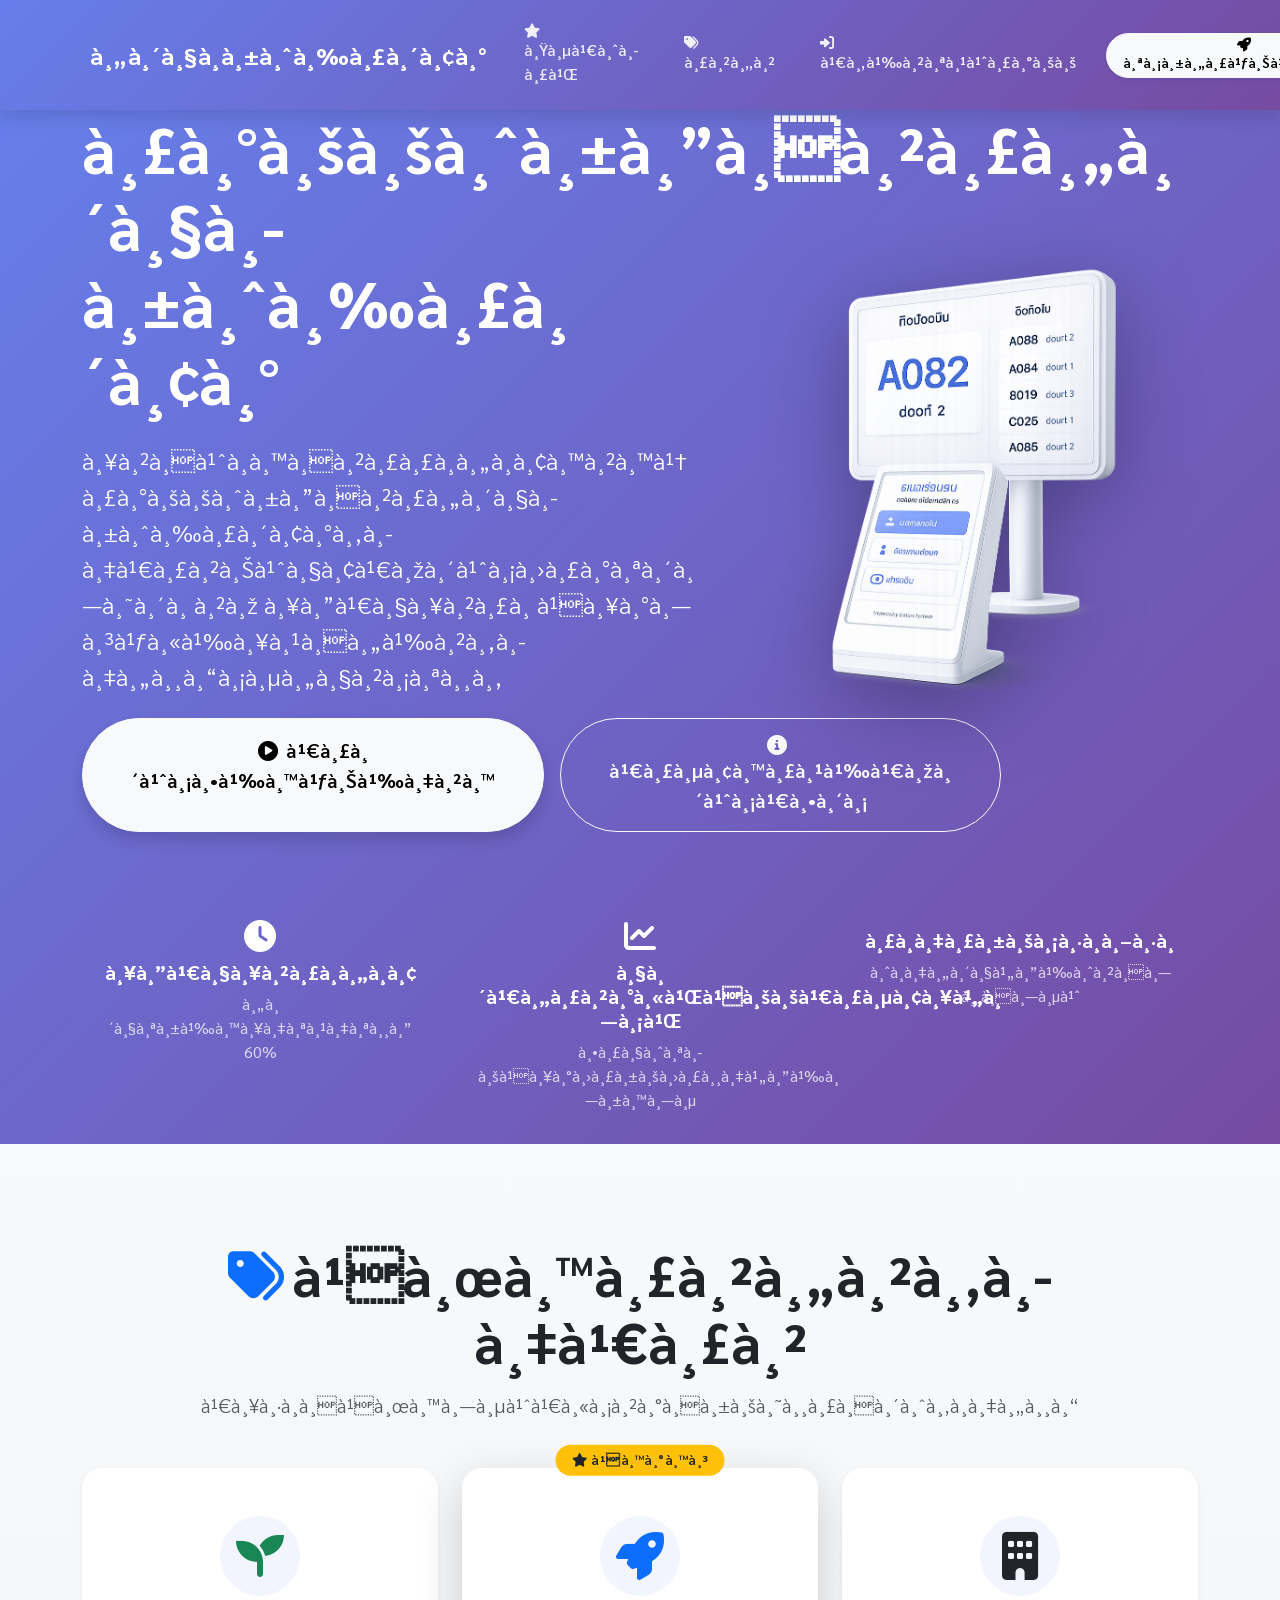
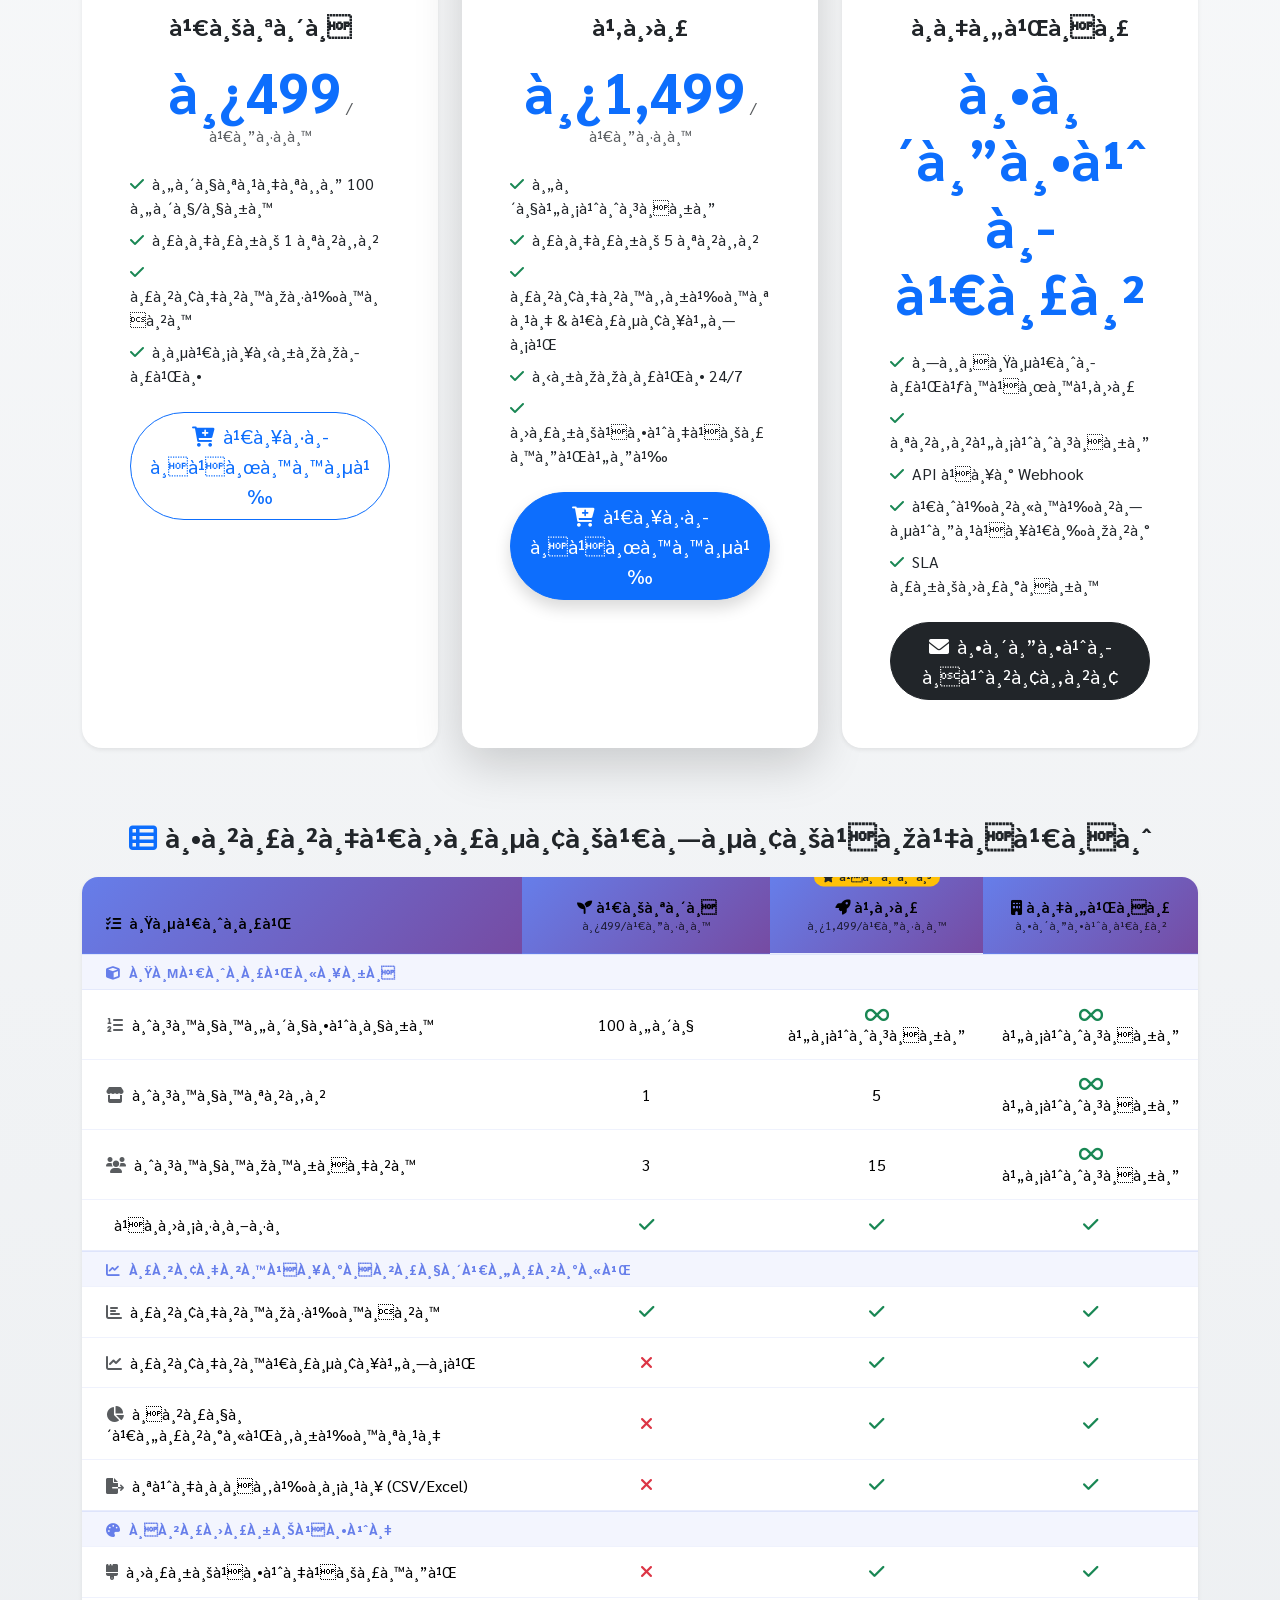
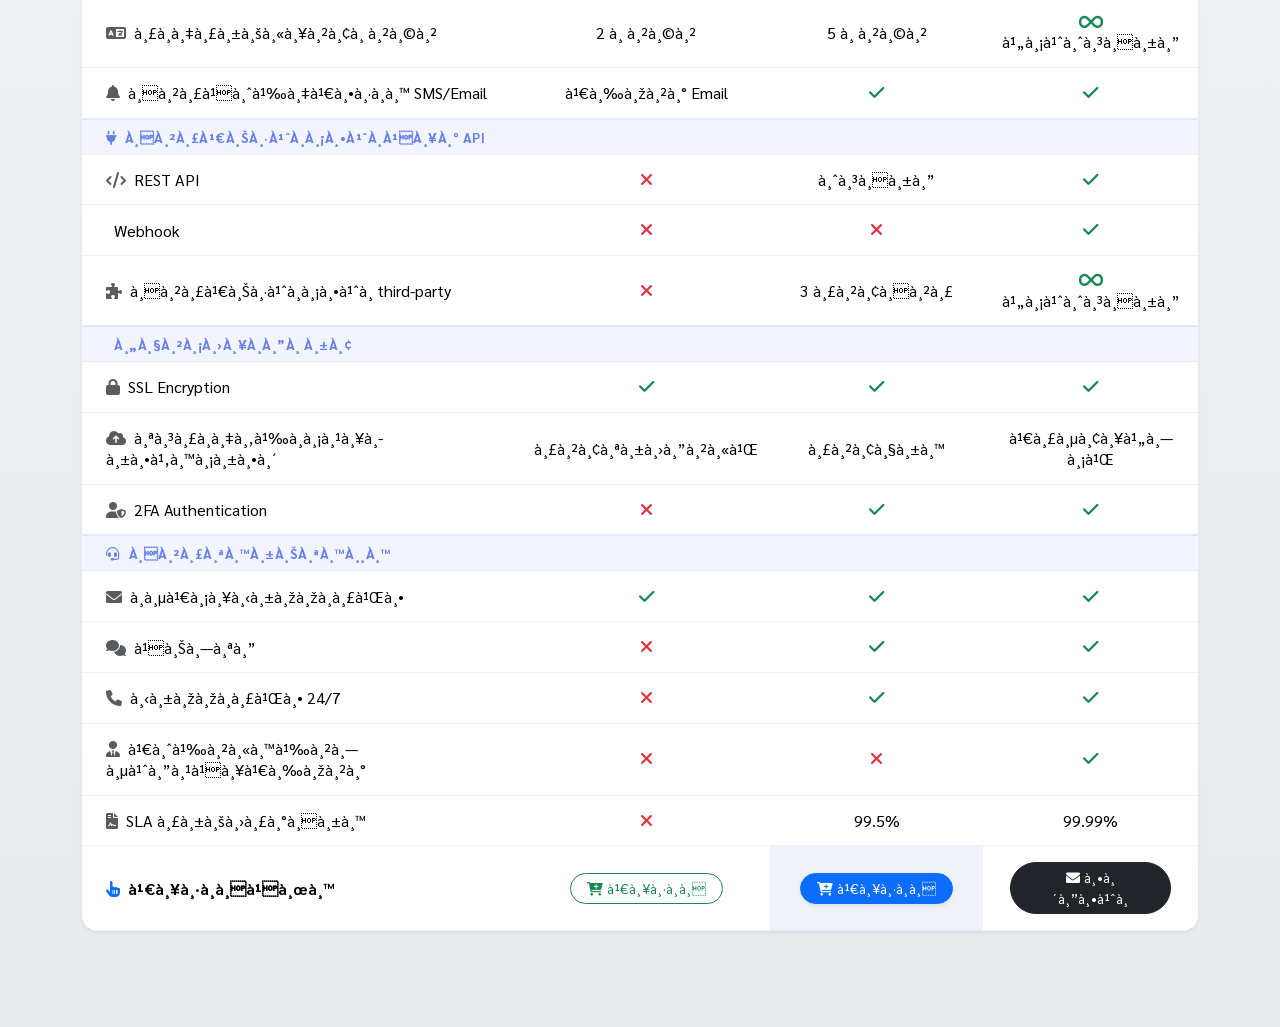
==== landing.html @ 695d3e36 "initial project" ====
<html>

<head>
    <meta name="viewport" content="width=device-width, initial-scale=1.0">
    <title>Landing Page</title>
    <link rel="stylesheet" href="https://cdnjs.cloudflare.com/ajax/libs/font-awesome/6.0.0-beta3/css/all.min.css">

    <link rel="stylesheet" href="https://cdnjs.cloudflare.com/ajax/libs/animate.css/4.1.1/animate.min.css">
    <!-- Google Fonts -->
    <link rel="preconnect" href="https://fonts.googleapis.com">
    <link rel="preconnect" href="https://fonts.gstatic.com" crossorigin>
    <link
        href="https://fonts.googleapis.com/css2?family=Sarabun:ital,wght@0,100;0,200;0,300;0,400;0,500;0,600;0,700;0,800;1,100;1,200;1,300;1,400;1,500;1,600;1,700;1,800&display=swap"
        rel="stylesheet">
    <!-- bootstrap -->
    <link href="https://cdn.jsdelivr.net/npm/bootstrap@5.3.8/dist/css/bootstrap.min.css" rel="stylesheet"
        integrity="sha384-sRIl4kxILFvY47J16cr9ZwB07vP4J8+LH7qKQnuqkuIAvNWLzeN8tE5YBujZqJLB" crossorigin="anonymous">
    <link rel="stylesheet" href="./styles.css">
</head>

<body>

    <nav class="navbar navbar-expand-lg navbar-custom sticky-top">
        <div class="container">
            <a class="navbar-brand" href="#">
                <i class="fas fa-users-line"></i>
                <span data-i18n data-th="คิวอัจฉริยะ" data-en="Smart Queue">คิวอัจฉริยะ</span>
            </a>
            <button class="navbar-toggler" type="button" data-bs-toggle="collapse" data-bs-target="#navbarNav"
                aria-controls="navbarNav" aria-expanded="false" aria-label="Toggle navigation">
                <span class="navbar-toggler-icon"></span>
            </button>
            <div class="collapse navbar-collapse" id="navbarNav">
                <ul class="navbar-nav ms-auto align-items-lg-center">
                    <li class="nav-item">
                        <a class="nav-link" href="#features">
                            <i class="fas fa-star"></i><span data-i18n data-th="ฟีเจอร์"
                                data-en="Features">ฟีเจอร์</span>
                        </a>
                    </li>
                    <li class="nav-item">
                        <a class="nav-link" href="#pricing">
                            <i class="fas fa-tags"></i><span data-i18n data-th="ราคา" data-en="Pricing">ราคา</span>
                        </a>
                    </li>
                    <li class="nav-item">
                        <a class="nav-link" href="#">
                            <i class="fas fa-right-to-bracket"></i><span data-i18n data-th="เข้าสู่ระบบ"
                                data-en="Login">เข้าสู่ระบบ</span>
                        </a>
                    </li>
                    <li class="nav-item ms-lg-2">
                        <a class="btn btn-light btn-sm rounded-pill px-3 fw-semibold shadow-sm" href="#pricing">
                            <i class="fas fa-rocket me-1"></i><span data-i18n data-th="สมัครใช้งาน"
                                data-en="Get Started">สมัครใช้งาน</span>
                        </a>
                    </li>
                    <li class="nav-item dropdown lang-switcher">
                        <a class="nav-link dropdown-toggle" href="#" id="langDropdown" role="button"
                            data-bs-toggle="dropdown" aria-expanded="false" aria-label="Language switcher">
                            <i class="fas fa-globe"></i><span id="currentLangLabel">TH</span>
                        </a>
                        <ul class="dropdown-menu dropdown-menu-end" aria-labelledby="langDropdown">
                            <li>
                                <a class="dropdown-item lang-switch" href="#" data-lang="th">
                                    <span class="flag">🇹🇭</span> ไทย
                                </a>
                            </li>
                            <li>
                                <a class="dropdown-item lang-switch" href="#" data-lang="en">
                                    <span class="flag">🇬🇧</span> English
                                </a>
                            </li>
                        </ul>
                    </li>
                </ul>
            </div>
        </div>
    </nav>

    <!-- Hero Section -->
    <section class="hero-section d-flex align-items-center text-white text-center"
        style="min-height: 100vh; background: linear-gradient(135deg, #667eea 0%, #764ba2 100%);">
        <div class="container">
            <div class="row align-items-center justify-content-center g-5">
                <div class="col-lg-7 text-lg-start text-center">
                    <h1 class="display-3 fw-bold mb-4 animate__animated animate__fadeInDown">
                        <i class="fas fa-users-line me-3"></i><span data-i18n data-th="ระบบจัดการคิวอัจฉริยะ"
                            data-en="Smart Queue System">ระบบจัดการคิวอัจฉริยะ</span>
                    </h1>
                    <p class="lead fs-4 mb-4 animate__animated animate__fadeInUp animate__delay-1s">
                        <span data-i18n
                            data-th="ลาก่อนการรอคอยนานๆ ระบบจัดการคิวอัจฉริยะของเราช่วยเพิ่มประสิทธิภาพ ลดเวลารอ และทำให้ลูกค้าของคุณมีความสุข"
                            data-en="Say goodbye to long waits. Our intelligent queue management system streamlines your flow, reduces wait times, and keeps your customers happy.">ลาก่อนการรอคอยนานๆ
                            ระบบจัดการคิวอัจฉริยะของเราช่วยเพิ่มประสิทธิภาพ ลดเวลารอ
                            และทำให้ลูกค้าของคุณมีความสุข</span>
                    </p>
                    <div
                        class="d-flex justify-content-lg-start justify-content-center gap-3 animate__animated animate__fadeInUp animate__delay-2s">
                        <a href="#features" class="btn btn-light btn-lg px-5 py-3 fw-semibold rounded-pill shadow">
                            <i class="fas fa-play-circle me-2"></i><span data-i18n data-th="เริ่มต้นใช้งาน"
                                data-en="Get Started">เริ่มต้นใช้งาน</span>
                        </a>
                        <a href="#pricing" class="btn btn-outline-light btn-lg px-5 py-3 fw-semibold rounded-pill">
                            <i class="fas fa-info-circle me-2"></i><span data-i18n data-th="เรียนรู้เพิ่มเติม"
                                data-en="Learn More">เรียนรู้เพิ่มเติม</span>
                        </a>
                    </div>
                </div>
                <div class="col-lg-5 text-center animate__animated animate__fadeIn animate__delay-2s">
                    <img src="./assets/hero.png" alt="Smart Queue System" class="img-fluid hero-image">
                </div>
            </div>
            <div id="features" class="row mt-5 pt-4 animate__animated animate__fadeIn animate__delay-3s">
                <div class="col-md-4 mb-3">
                    <div class="p-3">
                        <i class="fas fa-clock fa-2x mb-2"></i>
                        <h5 class="fw-bold"><span data-i18n data-th="ลดเวลารอคอย"
                                data-en="Reduce Wait Time">ลดเวลารอคอย</span></h5>
                        <p class="mb-0 opacity-75"><span data-i18n data-th="คิวสั้นลงสูงสุด 60%"
                                data-en="Up to 60% shorter queues">คิวสั้นลงสูงสุด 60%</span></p>
                    </div>
                </div>
                <div class="col-md-4 mb-3">
                    <div class="p-3">
                        <i class="fas fa-chart-line fa-2x mb-2"></i>
                        <h5 class="fw-bold"><span data-i18n data-th="วิเคราะห์แบบเรียลไทม์"
                                data-en="Real-Time Analytics">วิเคราะห์แบบเรียลไทม์</span></h5>
                        <p class="mb-0 opacity-75"><span data-i18n data-th="ตรวจสอบและปรับปรุงได้ทันที"
                                data-en="Monitor and optimize instantly">ตรวจสอบและปรับปรุงได้ทันที</span></p>
                    </div>
                </div>
                <div class="col-md-4 mb-3">
                    <div class="p-3">
                        <i class="fas fa-mobile-screen fa-2x mb-2"></i>
                        <h5 class="fw-bold"><span data-i18n data-th="รองรับมือถือ"
                                data-en="Mobile Ready">รองรับมือถือ</span></h5>
                        <p class="mb-0 opacity-75"><span data-i18n data-th="จองคิวได้จากทุกที่"
                                data-en="Join queues from anywhere">จองคิวได้จากทุกที่</span></p>
                    </div>
                </div>
            </div>
        </div>
        </div>
        </div>
    </section>

    <!-- Pricing Section -->
    <section id="pricing" class="pricing-section py-5 bg-light">
        <div class="container py-5">
            <div class="text-center mb-5">
                <h2 class="display-4 fw-bold mb-3">
                    <i class="fas fa-tags text-primary me-2"></i><span data-i18n data-th="แผนราคาของเรา"
                        data-en="Our Pricing Plans">แผนราคาของเรา</span>
                </h2>
                <p class="lead text-muted">
                    <span data-i18n data-th="เลือกแผนที่เหมาะกับธุรกิจของคุณ"
                        data-en="Choose the plan that fits your business">เลือกแผนที่เหมาะกับธุรกิจของคุณ</span>
                </p>
            </div>
            <div class="row g-4 justify-content-center">
                <!-- Basic Plan -->
                <div class="col-lg-4 col-md-6">
                    <div class="card pricing-card h-100 border-0 shadow-sm animate__animated animate__fadeInUp">
                        <div class="card-body p-5 text-center">
                            <div class="pricing-icon mb-3">
                                <i class="fas fa-seedling fa-3x text-success"></i>
                            </div>
                            <h4 class="fw-bold mb-3">
                                <span data-i18n data-th="เบสิก" data-en="Basic">เบสิก</span>
                            </h4>
                            <div class="pricing-price mb-4">
                                <span class="display-4 fw-bold text-primary">฿499</span>
                                <span class="text-muted">/<span data-i18n data-th="เดือน"
                                        data-en="month">เดือน</span></span>
                            </div>
                            <ul class="list-unstyled mb-4 text-start">
                                <li class="mb-2"><i class="fas fa-check text-success me-2"></i><span data-i18n
                                        data-th="คิวสูงสุด 100 คิว/วัน" data-en="Up to 100 queues/day">คิวสูงสุด 100
                                        คิว/วัน</span></li>
                                <li class="mb-2"><i class="fas fa-check text-success me-2"></i><span data-i18n
                                        data-th="รองรับ 1 สาขา" data-en="1 branch support">รองรับ 1 สาขา</span></li>
                                <li class="mb-2"><i class="fas fa-check text-success me-2"></i><span data-i18n
                                        data-th="รายงานพื้นฐาน" data-en="Basic reports">รายงานพื้นฐาน</span></li>
                                <li class="mb-2"><i class="fas fa-check text-success me-2"></i><span data-i18n
                                        data-th="อีเมลซัพพอร์ต" data-en="Email support">อีเมลซัพพอร์ต</span></li>
                            </ul>
                            <a href="#contact" class="btn btn-outline-primary btn-lg w-100 rounded-pill">
                                <i class="fas fa-cart-plus me-2"></i><span data-i18n data-th="เลือกแผนนี้"
                                    data-en="Choose Plan">เลือกแผนนี้</span>
                            </a>
                        </div>
                    </div>
                </div>
                <!-- Pro Plan -->
                <div class="col-lg-4 col-md-6">
                    <div
                        class="card pricing-card h-100 border-0 shadow-lg animate__animated animate__fadeInUp animate__delay-1s position-relative">
                        <span
                            class="badge bg-warning text-dark position-absolute top-0 start-50 translate-middle px-3 py-2 rounded-pill">
                            <i class="fas fa-star me-1"></i><span data-i18n data-th="แนะนำ"
                                data-en="Popular">แนะนำ</span>
                        </span>
                        <div class="card-body p-5 text-center">
                            <div class="pricing-icon mb-3">
                                <i class="fas fa-rocket fa-3x text-primary"></i>
                            </div>
                            <h4 class="fw-bold mb-3">
                                <span data-i18n data-th="โปร" data-en="Pro">โปร</span>
                            </h4>
                            <div class="pricing-price mb-4">
                                <span class="display-4 fw-bold text-primary">฿1,499</span>
                                <span class="text-muted">/<span data-i18n data-th="เดือน"
                                        data-en="month">เดือน</span></span>
                            </div>
                            <ul class="list-unstyled mb-4 text-start">
                                <li class="mb-2"><i class="fas fa-check text-success me-2"></i><span data-i18n
                                        data-th="คิวไม่จำกัด" data-en="Unlimited queues">คิวไม่จำกัด</span></li>
                                <li class="mb-2"><i class="fas fa-check text-success me-2"></i><span data-i18n
                                        data-th="รองรับ 5 สาขา" data-en="Up to 5 branches">รองรับ 5 สาขา</span></li>
                                <li class="mb-2"><i class="fas fa-check text-success me-2"></i><span data-i18n
                                        data-th="รายงานขั้นสูง & เรียลไทม์"
                                        data-en="Advanced real-time reports">รายงานขั้นสูง & เรียลไทม์</span></li>
                                <li class="mb-2"><i class="fas fa-check text-success me-2"></i><span data-i18n
                                        data-th="ซัพพอร์ต 24/7" data-en="24/7 support">ซัพพอร์ต 24/7</span></li>
                                <li class="mb-2"><i class="fas fa-check text-success me-2"></i><span data-i18n
                                        data-th="ปรับแต่งแบรนด์ได้" data-en="Custom branding">ปรับแต่งแบรนด์ได้</span>
                                </li>
                            </ul>
                            <a href="#contact" class="btn btn-primary btn-lg w-100 rounded-pill shadow">
                                <i class="fas fa-cart-plus me-2"></i><span data-i18n data-th="เลือกแผนนี้"
                                    data-en="Choose Plan">เลือกแผนนี้</span>
                            </a>
                        </div>
                    </div>
                </div>
                <!-- Enterprise Plan -->
                <div class="col-lg-4 col-md-6">
                    <div
                        class="card pricing-card h-100 border-0 shadow-sm animate__animated animate__fadeInUp animate__delay-2s">
                        <div class="card-body p-5 text-center">
                            <div class="pricing-icon mb-3">
                                <i class="fas fa-building fa-3x text-dark"></i>
                            </div>
                            <h4 class="fw-bold mb-3">
                                <span data-i18n data-th="องค์กร" data-en="Enterprise">องค์กร</span>
                            </h4>
                            <div class="pricing-price mb-4">
                                <span class="display-4 fw-bold text-primary"><span data-i18n data-th="ติดต่อเรา"
                                        data-en="Contact Us">ติดต่อเรา</span></span>
                            </div>
                            <ul class="list-unstyled mb-4 text-start">
                                <li class="mb-2"><i class="fas fa-check text-success me-2"></i><span data-i18n
                                        data-th="ทุกฟีเจอร์ในแผนโปร"
                                        data-en="All Pro features">ทุกฟีเจอร์ในแผนโปร</span></li>
                                <li class="mb-2"><i class="fas fa-check text-success me-2"></i><span data-i18n
                                        data-th="สาขาไม่จำกัด" data-en="Unlimited branches">สาขาไม่จำกัด</span></li>
                                <li class="mb-2"><i class="fas fa-check text-success me-2"></i><span data-i18n
                                        data-th="API และ Webhook" data-en="API & Webhooks">API และ Webhook</span></li>
                                <li class="mb-2"><i class="fas fa-check text-success me-2"></i><span data-i18n
                                        data-th="เจ้าหน้าที่ดูแลเฉพาะ"
                                        data-en="Dedicated account manager">เจ้าหน้าที่ดูแลเฉพาะ</span></li>
                                <li class="mb-2"><i class="fas fa-check text-success me-2"></i><span data-i18n
                                        data-th="SLA รับประกัน" data-en="SLA guarantee">SLA รับประกัน</span></li>
                            </ul>
                            <a href="#contact" class="btn btn-dark btn-lg w-100 rounded-pill">
                                <i class="fas fa-envelope me-2"></i><span data-i18n data-th="ติดต่อฝ่ายขาย"
                                    data-en="Contact Sales">ติดต่อฝ่ายขาย</span>
                            </a>
                        </div>
                    </div>
                </div>
            </div>

            <!-- Comparison Table -->
            <div class="comparison-table-wrapper mt-5 pt-4 animate__animated animate__fadeInUp">
                <h3 class="text-center fw-bold mb-4">
                    <i class="fas fa-table-list text-primary me-2"></i><span data-i18n data-th="ตารางเปรียบเทียบแพ็กเกจ"
                        data-en="Package Comparison Table">ตารางเปรียบเทียบแพ็กเกจ</span>
                </h3>
                <div class="table-responsive shadow-sm rounded-4 overflow-hidden bg-white">
                    <table class="table table-hover align-middle mb-0 comparison-table">
                        <thead>
                            <tr class="text-white text-center">
                                <th scope="col" class="text-start ps-4"
                                    style="background: linear-gradient(135deg, #667eea 0%, #764ba2 100%);">
                                    <i class="fas fa-list-check me-2"></i><span data-i18n data-th="ฟีเจอร์"
                                        data-en="Feature">ฟีเจอร์</span>
                                </th>
                                <th scope="col" style="background: linear-gradient(135deg, #667eea 0%, #764ba2 100%);">
                                    <i class="fas fa-seedling me-1"></i><span data-i18n data-th="เบสิก"
                                        data-en="Basic">เบสิก</span><br>
                                    <small class="fw-normal opacity-75">฿499/<span data-i18n data-th="เดือน"
                                            data-en="month">เดือน</span></small>
                                </th>
                                <th scope="col"
                                    style="background: linear-gradient(135deg, #667eea 0%, #764ba2 100%); position: relative;">
                                    <span
                                        class="badge bg-warning text-dark position-absolute top-0 start-50 translate-middle px-2 py-1 rounded-pill"
                                        style="font-size: 0.7rem;">
                                        <i class="fas fa-star me-1"></i><span data-i18n data-th="แนะนำ"
                                            data-en="Popular">แนะนำ</span>
                                    </span>
                                    <i class="fas fa-rocket me-1"></i><span data-i18n data-th="โปร"
                                        data-en="Pro">โปร</span><br>
                                    <small class="fw-normal opacity-75">฿1,499/<span data-i18n data-th="เดือน"
                                            data-en="month">เดือน</span></small>
                                </th>
                                <th scope="col" style="background: linear-gradient(135deg, #667eea 0%, #764ba2 100%);">
                                    <i class="fas fa-building me-1"></i><span data-i18n data-th="องค์กร"
                                        data-en="Enterprise">องค์กร</span><br>
                                    <small class="fw-normal opacity-75"><span data-i18n data-th="ติดต่อเรา"
                                            data-en="Contact Us">ติดต่อเรา</span></small>
                                </th>
                            </tr>
                        </thead>
                        <tbody>
                            <!-- Core Features -->
                            <tr class="category-row">
                                <td colspan="4" class="fw-bold ps-4 py-2"
                                    style="background: rgba(102, 126, 234, 0.08); color: #667eea;">
                                    <i class="fas fa-cube me-2"></i><span data-i18n data-th="ฟีเจอร์หลัก"
                                        data-en="Core Features">ฟีเจอร์หลัก</span>
                                </td>
                            </tr>
                            <tr>
                                <td class="ps-4"><i class="fas fa-list-ol text-muted me-2"></i><span data-i18n
                                        data-th="จำนวนคิวต่อวัน" data-en="Queues per day">จำนวนคิวต่อวัน</span></td>
                                <td class="text-center"><span data-i18n data-th="100 คิว" data-en="100 queues">100
                                        คิว</span></td>
                                <td class="text-center"><i class="fas fa-infinity text-success"></i> <span data-i18n
                                        data-th="ไม่จำกัด" data-en="Unlimited">ไม่จำกัด</span></td>
                                <td class="text-center"><i class="fas fa-infinity text-success"></i> <span data-i18n
                                        data-th="ไม่จำกัด" data-en="Unlimited">ไม่จำกัด</span></td>
                            </tr>
                            <tr>
                                <td class="ps-4"><i class="fas fa-store text-muted me-2"></i><span data-i18n
                                        data-th="จำนวนสาขา" data-en="Number of branches">จำนวนสาขา</span></td>
                                <td class="text-center">1</td>
                                <td class="text-center">5</td>
                                <td class="text-center"><i class="fas fa-infinity text-success"></i> <span data-i18n
                                        data-th="ไม่จำกัด" data-en="Unlimited">ไม่จำกัด</span></td>
                            </tr>
                            <tr>
                                <td class="ps-4"><i class="fas fa-users text-muted me-2"></i><span data-i18n
                                        data-th="จำนวนพนักงาน" data-en="Staff accounts">จำนวนพนักงาน</span></td>
                                <td class="text-center">3</td>
                                <td class="text-center">15</td>
                                <td class="text-center"><i class="fas fa-infinity text-success"></i> <span data-i18n
                                        data-th="ไม่จำกัด" data-en="Unlimited">ไม่จำกัด</span></td>
                            </tr>
                            <tr>
                                <td class="ps-4"><i class="fas fa-mobile-screen text-muted me-2"></i><span data-i18n
                                        data-th="แอปมือถือ" data-en="Mobile app">แอปมือถือ</span></td>
                                <td class="text-center"><i class="fas fa-check text-success"></i></td>
                                <td class="text-center"><i class="fas fa-check text-success"></i></td>
                                <td class="text-center"><i class="fas fa-check text-success"></i></td>
                            </tr>

                            <!-- Reporting & Analytics -->
                            <tr class="category-row">
                                <td colspan="4" class="fw-bold ps-4 py-2"
                                    style="background: rgba(102, 126, 234, 0.08); color: #667eea;">
                                    <i class="fas fa-chart-line me-2"></i><span data-i18n
                                        data-th="รายงานและการวิเคราะห์"
                                        data-en="Reports & Analytics">รายงานและการวิเคราะห์</span>
                                </td>
                            </tr>
                            <tr>
                                <td class="ps-4"><i class="fas fa-chart-bar text-muted me-2"></i><span data-i18n
                                        data-th="รายงานพื้นฐาน" data-en="Basic reports">รายงานพื้นฐาน</span></td>
                                <td class="text-center"><i class="fas fa-check text-success"></i></td>
                                <td class="text-center"><i class="fas fa-check text-success"></i></td>
                                <td class="text-center"><i class="fas fa-check text-success"></i></td>
                            </tr>
                            <tr>
                                <td class="ps-4"><i class="fas fa-chart-line text-muted me-2"></i><span data-i18n
                                        data-th="รายงานเรียลไทม์" data-en="Real-time reports">รายงานเรียลไทม์</span>
                                </td>
                                <td class="text-center"><i class="fas fa-xmark text-danger"></i></td>
                                <td class="text-center"><i class="fas fa-check text-success"></i></td>
                                <td class="text-center"><i class="fas fa-check text-success"></i></td>
                            </tr>
                            <tr>
                                <td class="ps-4"><i class="fas fa-chart-pie text-muted me-2"></i><span data-i18n
                                        data-th="การวิเคราะห์ขั้นสูง"
                                        data-en="Advanced analytics">การวิเคราะห์ขั้นสูง</span></td>
                                <td class="text-center"><i class="fas fa-xmark text-danger"></i></td>
                                <td class="text-center"><i class="fas fa-check text-success"></i></td>
                                <td class="text-center"><i class="fas fa-check text-success"></i></td>
                            </tr>
                            <tr>
                                <td class="ps-4"><i class="fas fa-file-export text-muted me-2"></i><span data-i18n
                                        data-th="ส่งออกข้อมูล (CSV/Excel)"
                                        data-en="Data export (CSV/Excel)">ส่งออกข้อมูล (CSV/Excel)</span></td>
                                <td class="text-center"><i class="fas fa-xmark text-danger"></i></td>
                                <td class="text-center"><i class="fas fa-check text-success"></i></td>
                                <td class="text-center"><i class="fas fa-check text-success"></i></td>
                            </tr>

                            <!-- Customization -->
                            <tr class="category-row">
                                <td colspan="4" class="fw-bold ps-4 py-2"
                                    style="background: rgba(102, 126, 234, 0.08); color: #667eea;">
                                    <i class="fas fa-palette me-2"></i><span data-i18n data-th="การปรับแต่ง"
                                        data-en="Customization">การปรับแต่ง</span>
                                </td>
                            </tr>
                            <tr>
                                <td class="ps-4"><i class="fas fa-brush text-muted me-2"></i><span data-i18n
                                        data-th="ปรับแต่งแบรนด์" data-en="Custom branding">ปรับแต่งแบรนด์</span></td>
                                <td class="text-center"><i class="fas fa-xmark text-danger"></i></td>
                                <td class="text-center"><i class="fas fa-check text-success"></i></td>
                                <td class="text-center"><i class="fas fa-check text-success"></i></td>
                            </tr>
                            <tr>
                                <td class="ps-4"><i class="fas fa-language text-muted me-2"></i><span data-i18n
                                        data-th="รองรับหลายภาษา" data-en="Multi-language support">รองรับหลายภาษา</span>
                                </td>
                                <td class="text-center"><span data-i18n data-th="2 ภาษา" data-en="2 languages">2
                                        ภาษา</span></td>
                                <td class="text-center"><span data-i18n data-th="5 ภาษา" data-en="5 languages">5
                                        ภาษา</span></td>
                                <td class="text-center"><i class="fas fa-infinity text-success"></i> <span data-i18n
                                        data-th="ไม่จำกัด" data-en="Unlimited">ไม่จำกัด</span></td>
                            </tr>
                            <tr>
                                <td class="ps-4"><i class="fas fa-bell text-muted me-2"></i><span data-i18n
                                        data-th="การแจ้งเตือน SMS/Email" data-en="SMS/Email notifications">การแจ้งเตือน
                                        SMS/Email</span></td>
                                <td class="text-center"><span data-i18n data-th="เฉพาะ Email" data-en="Email only">เฉพาะ
                                        Email</span></td>
                                <td class="text-center"><i class="fas fa-check text-success"></i></td>
                                <td class="text-center"><i class="fas fa-check text-success"></i></td>
                            </tr>

                            <!-- Integration & API -->
                            <tr class="category-row">
                                <td colspan="4" class="fw-bold ps-4 py-2"
                                    style="background: rgba(102, 126, 234, 0.08); color: #667eea;">
                                    <i class="fas fa-plug me-2"></i><span data-i18n data-th="การเชื่อมต่อและ API"
                                        data-en="Integration & API">การเชื่อมต่อและ API</span>
                                </td>
                            </tr>
                            <tr>
                                <td class="ps-4"><i class="fas fa-code text-muted me-2"></i><span data-i18n
                                        data-th="REST API" data-en="REST API">REST API</span></td>
                                <td class="text-center"><i class="fas fa-xmark text-danger"></i></td>
                                <td class="text-center"><span data-i18n data-th="จำกัด" data-en="Limited">จำกัด</span>
                                </td>
                                <td class="text-center"><i class="fas fa-check text-success"></i></td>
                            </tr>
                            <tr>
                                <td class="ps-4"><i class="fas fa-webhook text-muted me-2"></i><span data-i18n
                                        data-th="Webhook" data-en="Webhooks">Webhook</span></td>
                                <td class="text-center"><i class="fas fa-xmark text-danger"></i></td>
                                <td class="text-center"><i class="fas fa-xmark text-danger"></i></td>
                                <td class="text-center"><i class="fas fa-check text-success"></i></td>
                            </tr>
                            <tr>
                                <td class="ps-4"><i class="fas fa-puzzle-piece text-muted me-2"></i><span data-i18n
                                        data-th="การเชื่อมต่อ third-party"
                                        data-en="Third-party integrations">การเชื่อมต่อ third-party</span></td>
                                <td class="text-center"><i class="fas fa-xmark text-danger"></i></td>
                                <td class="text-center"><span data-i18n data-th="3 รายการ" data-en="3 items">3
                                        รายการ</span></td>
                                <td class="text-center"><i class="fas fa-infinity text-success"></i> <span data-i18n
                                        data-th="ไม่จำกัด" data-en="Unlimited">ไม่จำกัด</span></td>
                            </tr>

                            <!-- Security -->
                            <tr class="category-row">
                                <td colspan="4" class="fw-bold ps-4 py-2"
                                    style="background: rgba(102, 126, 234, 0.08); color: #667eea;">
                                    <i class="fas fa-shield-halved me-2"></i><span data-i18n data-th="ความปลอดภัย"
                                        data-en="Security">ความปลอดภัย</span>
                                </td>
                            </tr>
                            <tr>
                                <td class="ps-4"><i class="fas fa-lock text-muted me-2"></i><span data-i18n
                                        data-th="SSL Encryption" data-en="SSL Encryption">SSL Encryption</span></td>
                                <td class="text-center"><i class="fas fa-check text-success"></i></td>
                                <td class="text-center"><i class="fas fa-check text-success"></i></td>
                                <td class="text-center"><i class="fas fa-check text-success"></i></td>
                            </tr>
                            <tr>
                                <td class="ps-4"><i class="fas fa-cloud-arrow-up text-muted me-2"></i><span data-i18n
                                        data-th="สำรองข้อมูลอัตโนมัติ"
                                        data-en="Automatic backup">สำรองข้อมูลอัตโนมัติ</span></td>
                                <td class="text-center"><span data-i18n data-th="รายสัปดาห์"
                                        data-en="Weekly">รายสัปดาห์</span></td>
                                <td class="text-center"><span data-i18n data-th="รายวัน" data-en="Daily">รายวัน</span>
                                </td>
                                <td class="text-center"><span data-i18n data-th="เรียลไทม์"
                                        data-en="Real-time">เรียลไทม์</span></td>
                            </tr>
                            <tr>
                                <td class="ps-4"><i class="fas fa-user-shield text-muted me-2"></i><span data-i18n
                                        data-th="2FA Authentication" data-en="2FA Authentication">2FA
                                        Authentication</span></td>
                                <td class="text-center"><i class="fas fa-xmark text-danger"></i></td>
                                <td class="text-center"><i class="fas fa-check text-success"></i></td>
                                <td class="text-center"><i class="fas fa-check text-success"></i></td>
                            </tr>

                            <!-- Support -->
                            <tr class="category-row">
                                <td colspan="4" class="fw-bold ps-4 py-2"
                                    style="background: rgba(102, 126, 234, 0.08); color: #667eea;">
                                    <i class="fas fa-headset me-2"></i><span data-i18n data-th="การสนับสนุน"
                                        data-en="Support">การสนับสนุน</span>
                                </td>
                            </tr>
                            <tr>
                                <td class="ps-4"><i class="fas fa-envelope text-muted me-2"></i><span data-i18n
                                        data-th="อีเมลซัพพอร์ต" data-en="Email support">อีเมลซัพพอร์ต</span></td>
                                <td class="text-center"><i class="fas fa-check text-success"></i></td>
                                <td class="text-center"><i class="fas fa-check text-success"></i></td>
                                <td class="text-center"><i class="fas fa-check text-success"></i></td>
                            </tr>
                            <tr>
                                <td class="ps-4"><i class="fas fa-comments text-muted me-2"></i><span data-i18n
                                        data-th="แชทสด" data-en="Live chat">แชทสด</span></td>
                                <td class="text-center"><i class="fas fa-xmark text-danger"></i></td>
                                <td class="text-center"><i class="fas fa-check text-success"></i></td>
                                <td class="text-center"><i class="fas fa-check text-success"></i></td>
                            </tr>
                            <tr>
                                <td class="ps-4"><i class="fas fa-phone text-muted me-2"></i><span data-i18n
                                        data-th="ซัพพอร์ต 24/7" data-en="24/7 support">ซัพพอร์ต 24/7</span></td>
                                <td class="text-center"><i class="fas fa-xmark text-danger"></i></td>
                                <td class="text-center"><i class="fas fa-check text-success"></i></td>
                                <td class="text-center"><i class="fas fa-check text-success"></i></td>
                            </tr>
                            <tr>
                                <td class="ps-4"><i class="fas fa-user-tie text-muted me-2"></i><span data-i18n
                                        data-th="เจ้าหน้าที่ดูแลเฉพาะ"
                                        data-en="Dedicated account manager">เจ้าหน้าที่ดูแลเฉพาะ</span></td>
                                <td class="text-center"><i class="fas fa-xmark text-danger"></i></td>
                                <td class="text-center"><i class="fas fa-xmark text-danger"></i></td>
                                <td class="text-center"><i class="fas fa-check text-success"></i></td>
                            </tr>
                            <tr>
                                <td class="ps-4"><i class="fas fa-file-contract text-muted me-2"></i><span data-i18n
                                        data-th="SLA รับประกัน" data-en="SLA guarantee">SLA รับประกัน</span></td>
                                <td class="text-center"><i class="fas fa-xmark text-danger"></i></td>
                                <td class="text-center"><span data-i18n data-th="99.5%" data-en="99.5%">99.5%</span>
                                </td>
                                <td class="text-center"><span data-i18n data-th="99.99%" data-en="99.99%">99.99%</span>
                                </td>
                            </tr>

                            <!-- Action Row -->
                            <tr style="background: #f8f9fa;">
                                <td class="ps-4 fw-bold"><i class="fas fa-hand-pointer text-primary me-2"></i><span
                                        data-i18n data-th="เลือกแผน" data-en="Choose Plan">เลือกแผน</span></td>
                                <td class="text-center py-3">
                                    <a href="#contact" class="btn btn-outline-success btn-sm rounded-pill px-3">
                                        <i class="fas fa-cart-plus me-1"></i><span data-i18n data-th="เลือก"
                                            data-en="Select">เลือก</span>
                                    </a>
                                </td>
                                <td class="text-center py-3" style="background: rgba(102, 126, 234, 0.05);">
                                    <a href="#contact" class="btn btn-primary btn-sm rounded-pill px-3 shadow-sm">
                                        <i class="fas fa-cart-plus me-1"></i><span data-i18n data-th="เลือก"
                                            data-en="Select">เลือก</span>
                                    </a>
                                </td>
                                <td class="text-center py-3">
                                    <a href="#contact" class="btn btn-dark btn-sm rounded-pill px-3">
                                        <i class="fas fa-envelope me-1"></i><span data-i18n data-th="ติดต่อ"
                                            data-en="Contact">ติดต่อ</span>
                                    </a>
                                </td>
                            </tr>
                        </tbody>
                    </table>
                </div>
            </div>
        </div>
    </section>



    <!-- bootstrap scripts -->
    <script src="https://cdn.jsdelivr.net/npm/bootstrap@5.3.8/dist/js/bootstrap.bundle.min.js"
        integrity="sha384-FKyoEForCGlyvwx9Hj09JcYn3nv7wiPVlz7YYwJrWVcXK/BmnVDxM+D2scQbITxI"
        crossorigin="anonymous"></script>
    <script src="./script.js"></script>
</body>

</html>
---- styles.css ----
*:not(i) {
    font-family: 'Sarabun', sans-serif;
}

.hero-image {
    max-height: 480px;
    filter: drop-shadow(0 20px 40px rgba(0, 0, 0, 0.3));
    animation: float 6s ease-in-out infinite;
}

@keyframes float {
    0%, 100% { transform: translateY(0); }
    50% { transform: translateY(-12px); }
}

.navbar-custom {
    background: linear-gradient(135deg, #667eea 0%, #764ba2 100%);
    padding: 1rem 0;
    box-shadow: 0 4px 20px rgba(0, 0, 0, 0.15);
    transition: all 0.3s ease;
}

.navbar-custom .navbar-brand {
    color: #fff !important;
    font-weight: 700;
    font-size: 1.5rem;
    letter-spacing: 0.5px;
    display: flex;
    align-items: center;
    gap: 0.5rem;
}

.navbar-custom .navbar-brand i {
    font-size: 1.6rem;
    color: #ffd700;
}

.navbar-custom .nav-link {
    color: rgba(255, 255, 255, 0.9) !important;
    font-weight: 500;
    padding: 0.5rem 1.2rem !important;
    margin: 0 0.2rem;
    border-radius: 8px;
    transition: all 0.3s ease;
    position: relative;
}

.navbar-custom .nav-link i {
    margin-right: 0.4rem;
    font-size: 0.9rem;
}

.navbar-custom .nav-link:hover {
    color: #fff !important;
    background: rgba(255, 255, 255, 0.15);
    transform: translateY(-2px);
}

.navbar-custom .nav-link::after {
    content: '';
    position: absolute;
    bottom: 2px;
    left: 50%;
    width: 0;
    height: 2px;
    background: #ffd700;
    transition: all 0.3s ease;
    transform: translateX(-50%);
}

.navbar-custom .nav-link:hover::after {
    width: 60%;
}

.navbar-custom .navbar-toggler {
    border: 1px solid rgba(255, 255, 255, 0.5);
    padding: 0.4rem 0.7rem;
}

.navbar-custom .navbar-toggler-icon {
    background-image: url("data:image/svg+xml,%3csvg xmlns='http://www.w3.org/2000/svg' viewBox='0 0 30 30'%3e%3cpath stroke='rgba%28255, 255, 255, 0.9%29' stroke-linecap='round' stroke-miterlimit='10' stroke-width='2' d='M4 7h22M4 15h22M4 23h22'/%3e%3c/svg%3e");
}

@media (max-width: 991.98px) {
    .navbar-custom .navbar-collapse {
        background: rgba(0, 0, 0, 0.15);
        border-radius: 12px;
        margin-top: 1rem;
        padding: 1rem;
    }

    .navbar-custom .nav-link {
        text-align: center;
        margin: 0.3rem 0;
    }
}

/* Language Switcher */
.lang-switcher .nav-link {
    display: flex;
    align-items: center;
    gap: 0.4rem;
    min-width: 70px;
    justify-content: center;
}

.lang-switcher .dropdown-menu {
    border: none;
    box-shadow: 0 8px 24px rgba(0, 0, 0, 0.15);
    border-radius: 12px;
    overflow: hidden;
    min-width: 160px;
    background: #fff;
}

.lang-switcher .dropdown-item {
    padding: 0.65rem 1.2rem;
    font-weight: 500;
    color: #333;
    transition: all 0.2s ease;
    display: flex;
    align-items: center;
    gap: 0.6rem;
}

.lang-switcher .dropdown-item:hover {
    background: linear-gradient(135deg, #667eea 0%, #764ba2 100%);
    color: #fff;
}

.lang-switcher .dropdown-item.active {
    background: rgba(102, 126, 234, 0.1);
    color: #667eea;
    font-weight: 600;
}

.lang-switcher .dropdown-item .flag {
    font-size: 1.1rem;
}

/* Pricing Section */
.pricing-section {
    background: linear-gradient(180deg, #f8f9fa 0%, #e9ecef 100%);
}

.pricing-card {
    border-radius: 20px;
    transition: all 0.3s ease;
    background: #fff;
}

.pricing-card:hover {
    transform: translateY(-10px);
    box-shadow: 0 20px 40px rgba(102, 126, 234, 0.2) !important;
}

.pricing-icon {
    width: 80px;
    height: 80px;
    margin: 0 auto;
    display: flex;
    align-items: center;
    justify-content: center;
    background: rgba(102, 126, 234, 0.08);
    border-radius: 50%;
    transition: all 0.3s ease;
}

.pricing-card:hover .pricing-icon {
    background: rgba(102, 126, 234, 0.15);
    transform: scale(1.05);
}

.pricing-card .card-body {
    border-radius: 20px;
}

.pricing-card .badge {
    font-size: 0.85rem;
    font-weight: 600;
    letter-spacing: 0.5px;
    margin-top: -0.5rem;
}

/* Comparison Table */
.comparison-table-wrapper {
    padding-top: 2rem;
}

.comparison-table thead th {
    font-weight: 600;
    padding: 1.25rem 0.75rem;
    border: none;
    font-size: 0.95rem;
}

.comparison-table thead th small {
    font-size: 0.75rem;
}

.comparison-table tbody td {
    padding: 0.9rem 0.75rem;
    border-color: rgba(102, 126, 234, 0.1);
}

.comparison-table tbody tr:hover {
    background: rgba(102, 126, 234, 0.04);
}

.comparison-table .category-row td {
    text-transform: uppercase;
    letter-spacing: 0.5px;
    font-size: 0.85rem;
    border-top: 2px solid rgba(102, 126, 234, 0.15);
}

.comparison-table .fa-xmark {
    color: #dc3545;
    font-size: 1.1rem;
}

.comparison-table .fa-check {
    color: #198754;
    font-size: 1.1rem;
}

.comparison-table .fa-infinity {
    color: #198754;
    font-size: 1.2rem;
}

@media (max-width: 767.98px) {
    .comparison-table thead th {
        font-size: 0.8rem;
        padding: 0.75rem 0.4rem;
    }

    .comparison-table tbody td {
        font-size: 0.85rem;
        padding: 0.6rem 0.4rem;
    }
}
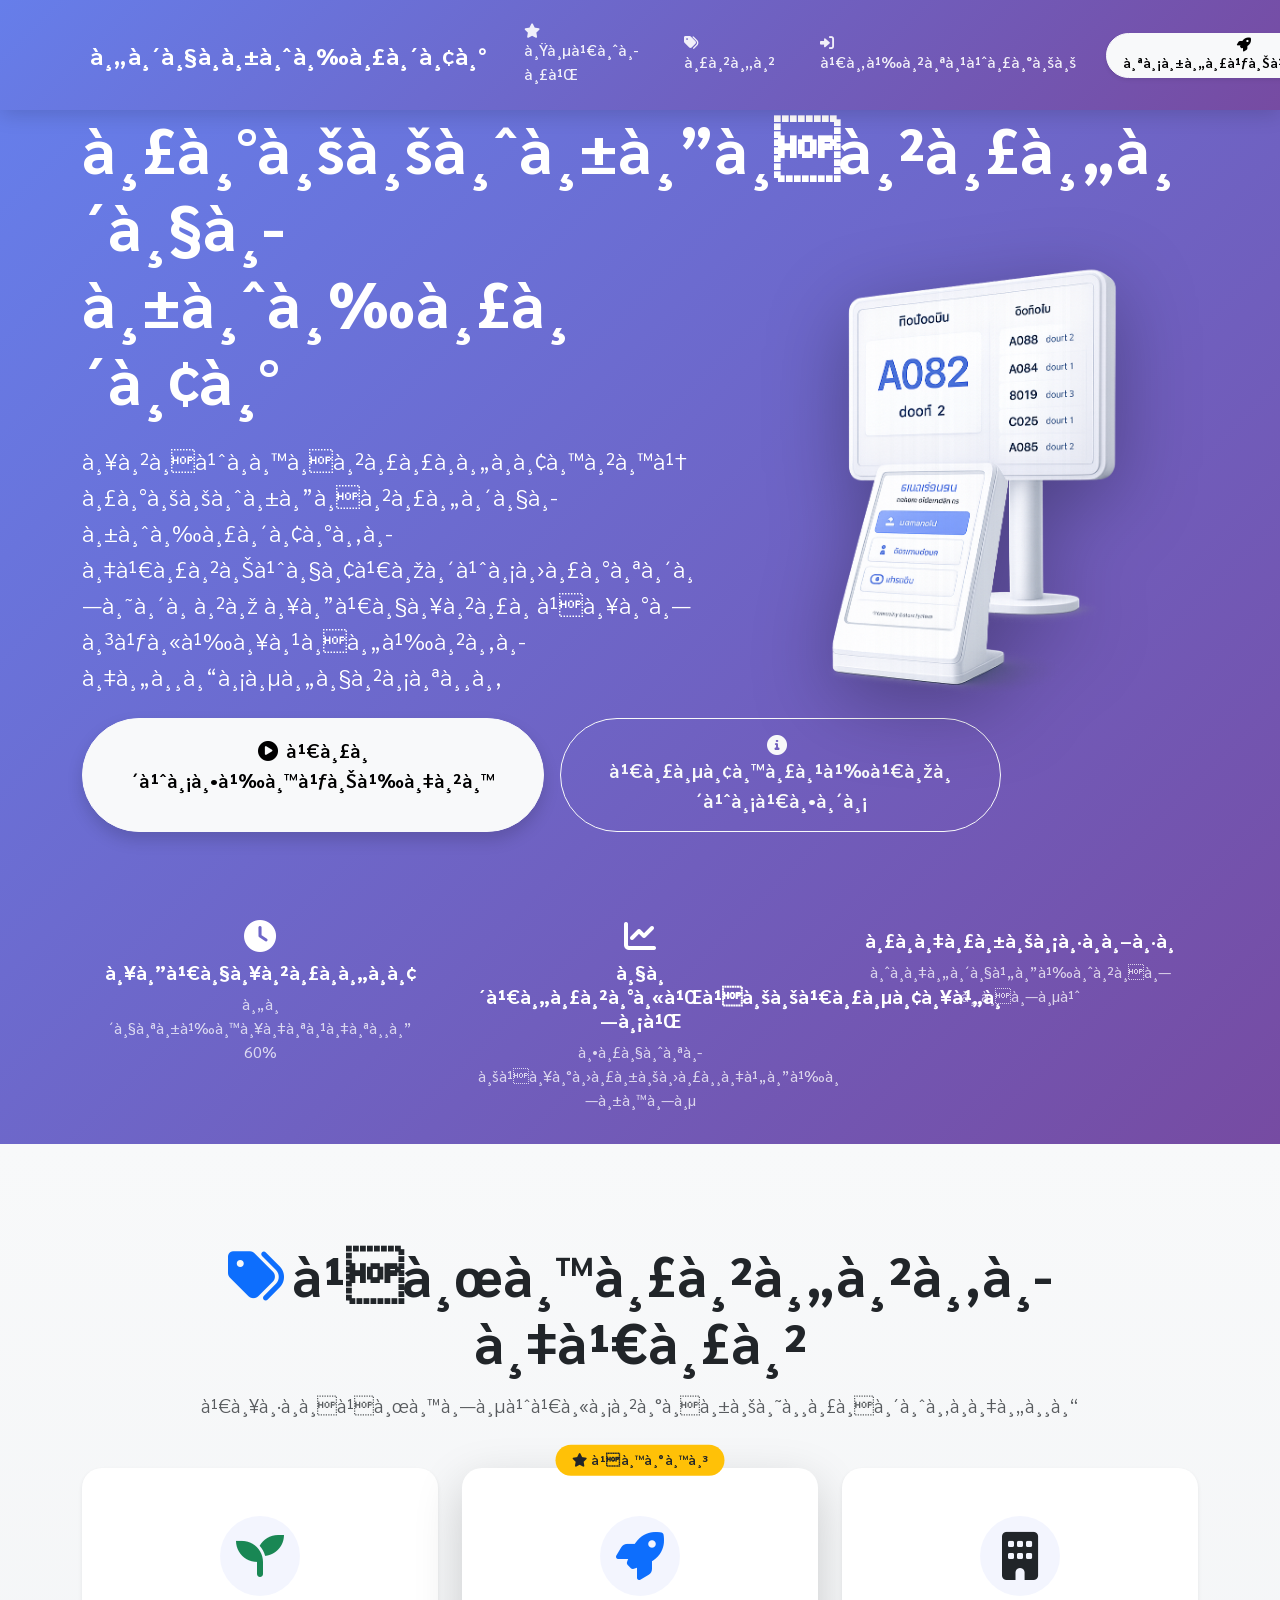
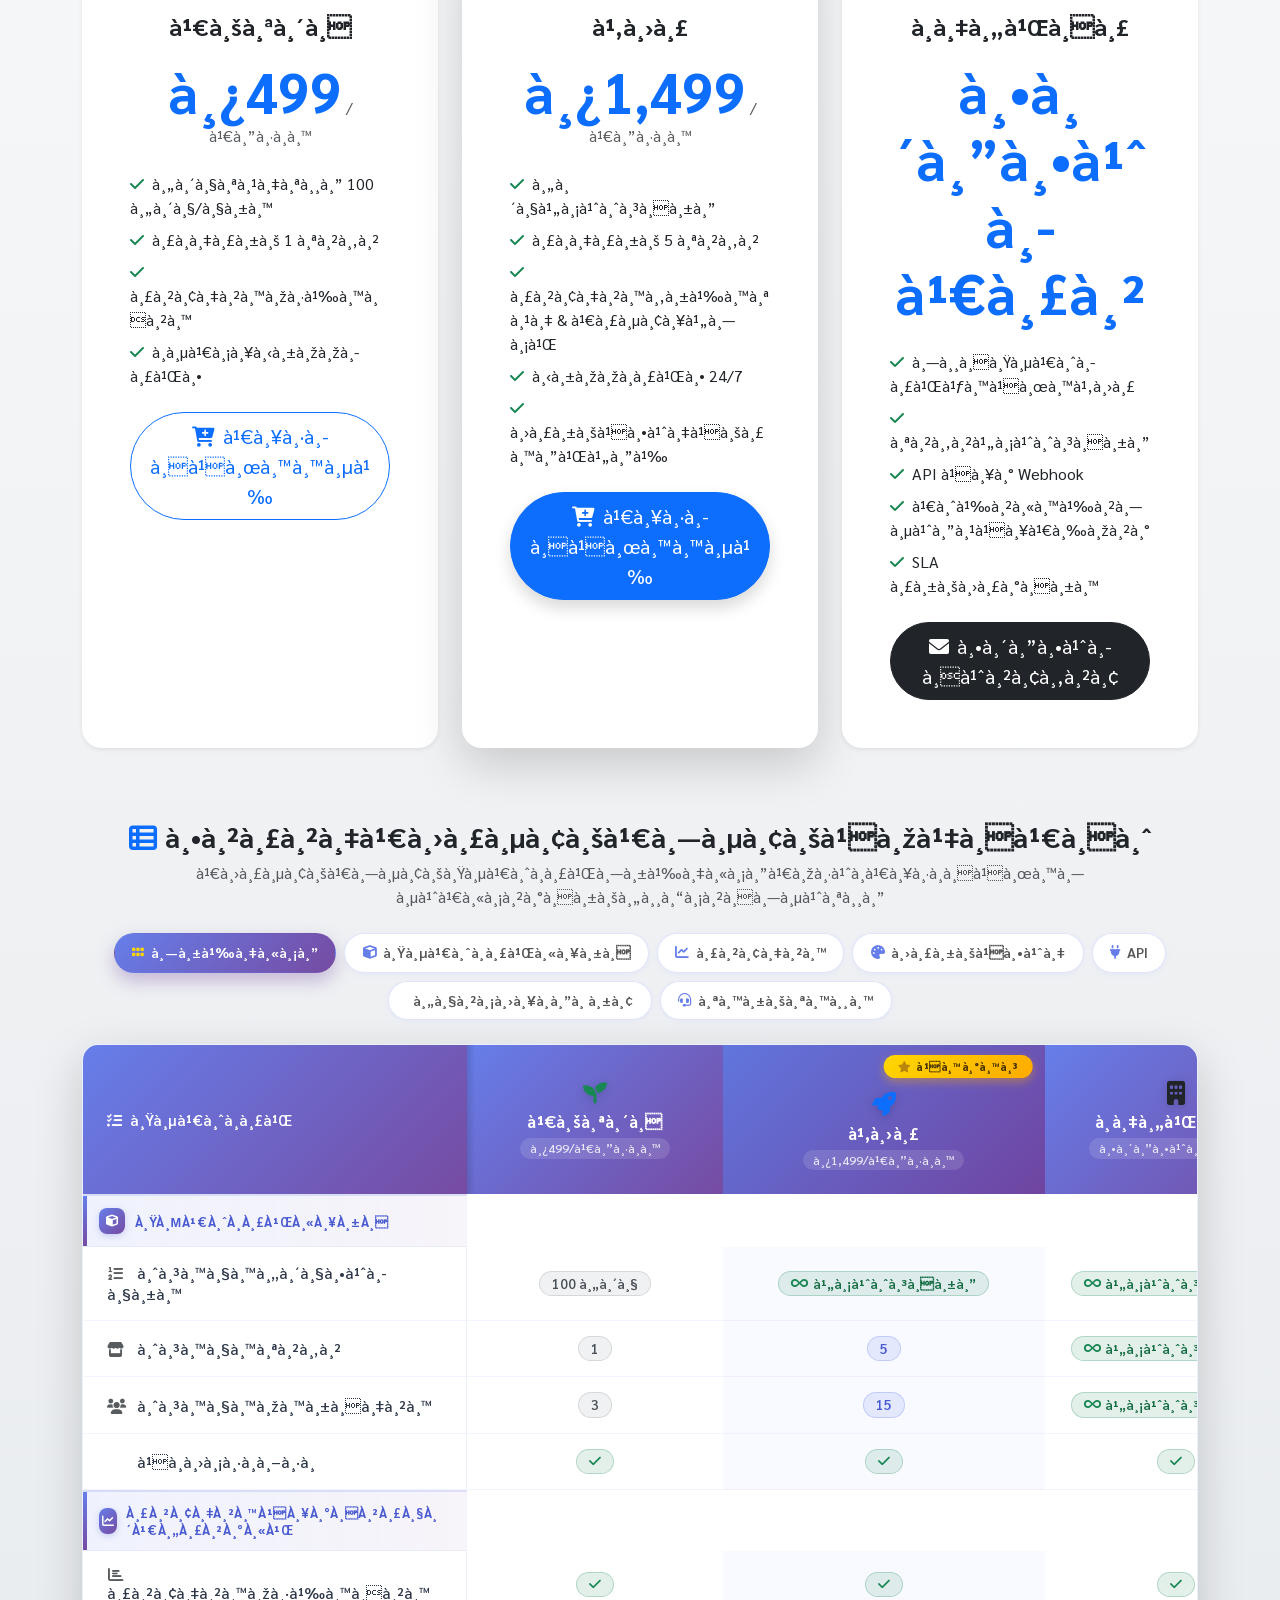
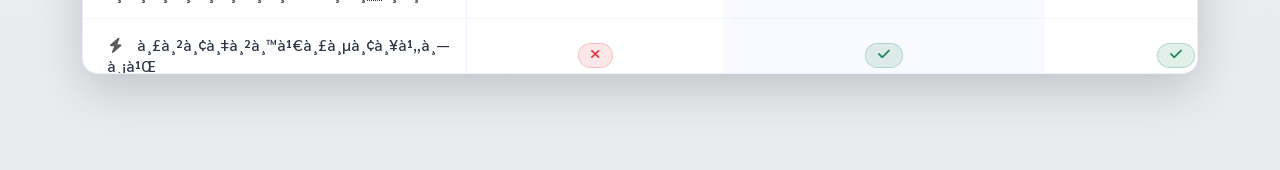
==== commit d15ad8ea: "Add category filter functionality and enhance comparison table styles - Implemented a category filte" ====
--- a/landing.html
+++ b/landing.html
@@ -274,302 +274,464 @@
 
             <!-- Comparison Table -->
             <div class="comparison-table-wrapper mt-5 pt-4 animate__animated animate__fadeInUp">
-                <h3 class="text-center fw-bold mb-4">
-                    <i class="fas fa-table-list text-primary me-2"></i><span data-i18n data-th="ตารางเปรียบเทียบแพ็กเกจ"
-                        data-en="Package Comparison Table">ตารางเปรียบเทียบแพ็กเกจ</span>
-                </h3>
-                <div class="table-responsive shadow-sm rounded-4 overflow-hidden bg-white">
-                    <table class="table table-hover align-middle mb-0 comparison-table">
+                <div class="text-center mb-4">
+                    <h3 class="fw-bold mb-2">
+                        <i class="fas fa-table-list text-primary me-2"></i><span data-i18n
+                            data-th="ตารางเปรียบเทียบแพ็กเกจ" data-en="Package Comparison Table">ตารางเปรียบเทียบแพ็กเกจ</span>
+                    </h3>
+                    <p class="text-muted mb-0">
+                        <span data-i18n
+                            data-th="เปรียบเทียบฟีเจอร์ทั้งหมดเพื่อเลือกแผนที่เหมาะกับคุณมากที่สุด"
+                            data-en="Compare all features side-by-side to pick the plan that fits you best">เปรียบเทียบฟีเจอร์ทั้งหมดเพื่อเลือกแผนที่เหมาะกับคุณมากที่สุด</span>
+                    </p>
+                </div>
+
+                <!-- Category Filter -->
+                <ul class="nav nav-pills justify-content-center flex-wrap gap-2 comparison-filter mb-4"
+                    id="comparisonFilter" role="tablist">
+                    <li class="nav-item" role="presentation">
+                        <button class="nav-link active" data-filter="all" type="button" role="tab">
+                            <i class="fas fa-grip-horizontal"></i>
+                            <span data-i18n data-th="ทั้งหมด" data-en="All">ทั้งหมด</span>
+                        </button>
+                    </li>
+                    <li class="nav-item" role="presentation">
+                        <button class="nav-link" data-filter="core" type="button" role="tab">
+                            <i class="fas fa-cube"></i>
+                            <span data-i18n data-th="ฟีเจอร์หลัก" data-en="Core">ฟีเจอร์หลัก</span>
+                        </button>
+                    </li>
+                    <li class="nav-item" role="presentation">
+                        <button class="nav-link" data-filter="reports" type="button" role="tab">
+                            <i class="fas fa-chart-line"></i>
+                            <span data-i18n data-th="รายงาน" data-en="Reports">รายงาน</span>
+                        </button>
+                    </li>
+                    <li class="nav-item" role="presentation">
+                        <button class="nav-link" data-filter="custom" type="button" role="tab">
+                            <i class="fas fa-palette"></i>
+                            <span data-i18n data-th="ปรับแต่ง" data-en="Customize">ปรับแต่ง</span>
+                        </button>
+                    </li>
+                    <li class="nav-item" role="presentation">
+                        <button class="nav-link" data-filter="api" type="button" role="tab">
+                            <i class="fas fa-plug"></i>
+                            <span data-i18n data-th="API" data-en="API">API</span>
+                        </button>
+                    </li>
+                    <li class="nav-item" role="presentation">
+                        <button class="nav-link" data-filter="security" type="button" role="tab">
+                            <i class="fas fa-shield-halved"></i>
+                            <span data-i18n data-th="ความปลอดภัย" data-en="Security">ความปลอดภัย</span>
+                        </button>
+                    </li>
+                    <li class="nav-item" role="presentation">
+                        <button class="nav-link" data-filter="support" type="button" role="tab">
+                            <i class="fas fa-headset"></i>
+                            <span data-i18n data-th="สนับสนุน" data-en="Support">สนับสนุน</span>
+                        </button>
+                    </li>
+                </ul>
+
+                <div class="comparison-table-scroll shadow-lg rounded-4 overflow-hidden bg-white">
+                    <table class="table align-middle mb-0 comparison-table">
                         <thead>
                             <tr class="text-white text-center">
-                                <th scope="col" class="text-start ps-4"
-                                    style="background: linear-gradient(135deg, #667eea 0%, #764ba2 100%);">
+                                <th scope="col" class="text-start ps-4 feature-col">
                                     <i class="fas fa-list-check me-2"></i><span data-i18n data-th="ฟีเจอร์"
                                         data-en="Feature">ฟีเจอร์</span>
                                 </th>
-                                <th scope="col" style="background: linear-gradient(135deg, #667eea 0%, #764ba2 100%);">
-                                    <i class="fas fa-seedling me-1"></i><span data-i18n data-th="เบสิก"
-                                        data-en="Basic">เบสิก</span><br>
-                                    <small class="fw-normal opacity-75">฿499/<span data-i18n data-th="เดือน"
-                                            data-en="month">เดือน</span></small>
+                                <th scope="col" class="plan-col">
+                                    <div class="plan-header">
+                                        <i class="fas fa-seedling plan-icon text-success"></i>
+                                        <div class="plan-name"><span data-i18n data-th="เบสิก"
+                                                data-en="Basic">เบสิก</span></div>
+                                        <small class="plan-price">฿499/<span data-i18n data-th="เดือน"
+                                                data-en="month">เดือน</span></small>
+                                    </div>
                                 </th>
-                                <th scope="col"
-                                    style="background: linear-gradient(135deg, #667eea 0%, #764ba2 100%); position: relative;">
-                                    <span
-                                        class="badge bg-warning text-dark position-absolute top-0 start-50 translate-middle px-2 py-1 rounded-pill"
-                                        style="font-size: 0.7rem;">
-                                        <i class="fas fa-star me-1"></i><span data-i18n data-th="แนะนำ"
-                                            data-en="Popular">แนะนำ</span>
-                                    </span>
-                                    <i class="fas fa-rocket me-1"></i><span data-i18n data-th="โปร"
-                                        data-en="Pro">โปร</span><br>
-                                    <small class="fw-normal opacity-75">฿1,499/<span data-i18n data-th="เดือน"
-                                            data-en="month">เดือน</span></small>
+                                <th scope="col" class="plan-col plan-col-pro">
+                                    <div class="ribbon">
+                                        <i class="fas fa-star"></i>
+                                        <span data-i18n data-th="แนะนำ" data-en="POPULAR">แนะนำ</span>
+                                    </div>
+                                    <div class="plan-header">
+                                        <i class="fas fa-rocket plan-icon text-primary"></i>
+                                        <div class="plan-name"><span data-i18n data-th="โปร"
+                                                data-en="Pro">โปร</span></div>
+                                        <small class="plan-price">฿1,499/<span data-i18n data-th="เดือน"
+                                                data-en="month">เดือน</span></small>
+                                    </div>
                                 </th>
-                                <th scope="col" style="background: linear-gradient(135deg, #667eea 0%, #764ba2 100%);">
-                                    <i class="fas fa-building me-1"></i><span data-i18n data-th="องค์กร"
-                                        data-en="Enterprise">องค์กร</span><br>
-                                    <small class="fw-normal opacity-75"><span data-i18n data-th="ติดต่อเรา"
-                                            data-en="Contact Us">ติดต่อเรา</span></small>
+                                <th scope="col" class="plan-col">
+                                    <div class="plan-header">
+                                        <i class="fas fa-building plan-icon text-dark"></i>
+                                        <div class="plan-name"><span data-i18n data-th="องค์กร"
+                                                data-en="Enterprise">องค์กร</span></div>
+                                        <small class="plan-price"><span data-i18n data-th="ติดต่อเรา"
+                                                data-en="Contact Us">ติดต่อเรา</span></small>
+                                    </div>
                                 </th>
                             </tr>
                         </thead>
                         <tbody>
                             <!-- Core Features -->
-                            <tr class="category-row">
-                                <td colspan="4" class="fw-bold ps-4 py-2"
-                                    style="background: rgba(102, 126, 234, 0.08); color: #667eea;">
-                                    <i class="fas fa-cube me-2"></i><span data-i18n data-th="ฟีเจอร์หลัก"
-                                        data-en="Core Features">ฟีเจอร์หลัก</span>
-                                </td>
-                            </tr>
-                            <tr>
-                                <td class="ps-4"><i class="fas fa-list-ol text-muted me-2"></i><span data-i18n
-                                        data-th="จำนวนคิวต่อวัน" data-en="Queues per day">จำนวนคิวต่อวัน</span></td>
-                                <td class="text-center"><span data-i18n data-th="100 คิว" data-en="100 queues">100
-                                        คิว</span></td>
-                                <td class="text-center"><i class="fas fa-infinity text-success"></i> <span data-i18n
-                                        data-th="ไม่จำกัด" data-en="Unlimited">ไม่จำกัด</span></td>
-                                <td class="text-center"><i class="fas fa-infinity text-success"></i> <span data-i18n
-                                        data-th="ไม่จำกัด" data-en="Unlimited">ไม่จำกัด</span></td>
-                            </tr>
-                            <tr>
-                                <td class="ps-4"><i class="fas fa-store text-muted me-2"></i><span data-i18n
-                                        data-th="จำนวนสาขา" data-en="Number of branches">จำนวนสาขา</span></td>
-                                <td class="text-center">1</td>
-                                <td class="text-center">5</td>
-                                <td class="text-center"><i class="fas fa-infinity text-success"></i> <span data-i18n
-                                        data-th="ไม่จำกัด" data-en="Unlimited">ไม่จำกัด</span></td>
-                            </tr>
-                            <tr>
-                                <td class="ps-4"><i class="fas fa-users text-muted me-2"></i><span data-i18n
-                                        data-th="จำนวนพนักงาน" data-en="Staff accounts">จำนวนพนักงาน</span></td>
-                                <td class="text-center">3</td>
-                                <td class="text-center">15</td>
-                                <td class="text-center"><i class="fas fa-infinity text-success"></i> <span data-i18n
-                                        data-th="ไม่จำกัด" data-en="Unlimited">ไม่จำกัด</span></td>
-                            </tr>
-                            <tr>
-                                <td class="ps-4"><i class="fas fa-mobile-screen text-muted me-2"></i><span data-i18n
-                                        data-th="แอปมือถือ" data-en="Mobile app">แอปมือถือ</span></td>
-                                <td class="text-center"><i class="fas fa-check text-success"></i></td>
-                                <td class="text-center"><i class="fas fa-check text-success"></i></td>
-                                <td class="text-center"><i class="fas fa-check text-success"></i></td>
+                            <tr class="category-row" data-category="core">
+                                <td colspan="4" class="category-cell">
+                                    <span class="category-badge"><i class="fas fa-cube"></i></span>
+                                    <span data-i18n data-th="ฟีเจอร์หลัก" data-en="Core Features">ฟีเจอร์หลัก</span>
+                                </td>
+                            </tr>
+                            <tr data-category="core">
+                                <td class="ps-4 feature-cell">
+                                    <i class="fas fa-list-ol text-muted"></i>
+                                    <span data-i18n data-th="จำนวนคิวต่อวัน" data-en="Queues per day">จำนวนคิวต่อวัน</span>
+                                </td>
+                                <td class="text-center"><span class="value-pill value-neutral"><span data-i18n
+                                            data-th="100 คิว" data-en="100 queues">100 คิว</span></span></td>
+                                <td class="text-center plan-col-pro"><span class="value-pill value-success"><i
+                                            class="fas fa-infinity"></i> <span data-i18n data-th="ไม่จำกัด"
+                                            data-en="Unlimited">ไม่จำกัด</span></span></td>
+                                <td class="text-center"><span class="value-pill value-success"><i
+                                            class="fas fa-infinity"></i> <span data-i18n data-th="ไม่จำกัด"
+                                            data-en="Unlimited">ไม่จำกัด</span></span></td>
+                            </tr>
+                            <tr data-category="core">
+                                <td class="ps-4 feature-cell">
+                                    <i class="fas fa-store text-muted"></i>
+                                    <span data-i18n data-th="จำนวนสาขา" data-en="Number of branches">จำนวนสาขา</span>
+                                </td>
+                                <td class="text-center"><span class="value-pill value-neutral">1</span></td>
+                                <td class="text-center plan-col-pro"><span class="value-pill value-primary">5</span>
+                                </td>
+                                <td class="text-center"><span class="value-pill value-success"><i
+                                            class="fas fa-infinity"></i> <span data-i18n data-th="ไม่จำกัด"
+                                            data-en="Unlimited">ไม่จำกัด</span></span></td>
+                            </tr>
+                            <tr data-category="core">
+                                <td class="ps-4 feature-cell">
+                                    <i class="fas fa-users text-muted"></i>
+                                    <span data-i18n data-th="จำนวนพนักงาน" data-en="Staff accounts">จำนวนพนักงาน</span>
+                                </td>
+                                <td class="text-center"><span class="value-pill value-neutral">3</span></td>
+                                <td class="text-center plan-col-pro"><span class="value-pill value-primary">15</span>
+                                </td>
+                                <td class="text-center"><span class="value-pill value-success"><i
+                                            class="fas fa-infinity"></i> <span data-i18n data-th="ไม่จำกัด"
+                                            data-en="Unlimited">ไม่จำกัด</span></span></td>
+                            </tr>
+                            <tr data-category="core">
+                                <td class="ps-4 feature-cell">
+                                    <i class="fas fa-mobile-screen text-muted"></i>
+                                    <span data-i18n data-th="แอปมือถือ" data-en="Mobile app">แอปมือถือ</span>
+                                </td>
+                                <td class="text-center"><span class="value-pill value-success"><i
+                                            class="fas fa-check"></i></span></td>
+                                <td class="text-center plan-col-pro"><span class="value-pill value-success"><i
+                                            class="fas fa-check"></i></span></td>
+                                <td class="text-center"><span class="value-pill value-success"><i
+                                            class="fas fa-check"></i></span></td>
                             </tr>
 
                             <!-- Reporting & Analytics -->
-                            <tr class="category-row">
-                                <td colspan="4" class="fw-bold ps-4 py-2"
-                                    style="background: rgba(102, 126, 234, 0.08); color: #667eea;">
-                                    <i class="fas fa-chart-line me-2"></i><span data-i18n
-                                        data-th="รายงานและการวิเคราะห์"
+                            <tr class="category-row" data-category="reports">
+                                <td colspan="4" class="category-cell">
+                                    <span class="category-badge"><i class="fas fa-chart-line"></i></span>
+                                    <span data-i18n data-th="รายงานและการวิเคราะห์"
                                         data-en="Reports & Analytics">รายงานและการวิเคราะห์</span>
                                 </td>
                             </tr>
-                            <tr>
-                                <td class="ps-4"><i class="fas fa-chart-bar text-muted me-2"></i><span data-i18n
-                                        data-th="รายงานพื้นฐาน" data-en="Basic reports">รายงานพื้นฐาน</span></td>
-                                <td class="text-center"><i class="fas fa-check text-success"></i></td>
-                                <td class="text-center"><i class="fas fa-check text-success"></i></td>
-                                <td class="text-center"><i class="fas fa-check text-success"></i></td>
-                            </tr>
-                            <tr>
-                                <td class="ps-4"><i class="fas fa-chart-line text-muted me-2"></i><span data-i18n
-                                        data-th="รายงานเรียลไทม์" data-en="Real-time reports">รายงานเรียลไทม์</span>
-                                </td>
-                                <td class="text-center"><i class="fas fa-xmark text-danger"></i></td>
-                                <td class="text-center"><i class="fas fa-check text-success"></i></td>
-                                <td class="text-center"><i class="fas fa-check text-success"></i></td>
-                            </tr>
-                            <tr>
-                                <td class="ps-4"><i class="fas fa-chart-pie text-muted me-2"></i><span data-i18n
-                                        data-th="การวิเคราะห์ขั้นสูง"
-                                        data-en="Advanced analytics">การวิเคราะห์ขั้นสูง</span></td>
-                                <td class="text-center"><i class="fas fa-xmark text-danger"></i></td>
-                                <td class="text-center"><i class="fas fa-check text-success"></i></td>
-                                <td class="text-center"><i class="fas fa-check text-success"></i></td>
-                            </tr>
-                            <tr>
-                                <td class="ps-4"><i class="fas fa-file-export text-muted me-2"></i><span data-i18n
-                                        data-th="ส่งออกข้อมูล (CSV/Excel)"
-                                        data-en="Data export (CSV/Excel)">ส่งออกข้อมูล (CSV/Excel)</span></td>
-                                <td class="text-center"><i class="fas fa-xmark text-danger"></i></td>
-                                <td class="text-center"><i class="fas fa-check text-success"></i></td>
-                                <td class="text-center"><i class="fas fa-check text-success"></i></td>
+                            <tr data-category="reports">
+                                <td class="ps-4 feature-cell">
+                                    <i class="fas fa-chart-bar text-muted"></i>
+                                    <span data-i18n data-th="รายงานพื้นฐาน" data-en="Basic reports">รายงานพื้นฐาน</span>
+                                </td>
+                                <td class="text-center"><span class="value-pill value-success"><i
+                                            class="fas fa-check"></i></span></td>
+                                <td class="text-center plan-col-pro"><span class="value-pill value-success"><i
+                                            class="fas fa-check"></i></span></td>
+                                <td class="text-center"><span class="value-pill value-success"><i
+                                            class="fas fa-check"></i></span></td>
+                            </tr>
+                            <tr data-category="reports">
+                                <td class="ps-4 feature-cell">
+                                    <i class="fas fa-bolt text-muted"></i>
+                                    <span data-i18n data-th="รายงานเรียลไทม์"
+                                        data-en="Real-time reports">รายงานเรียลไทม์</span>
+                                </td>
+                                <td class="text-center"><span class="value-pill value-danger"><i
+                                            class="fas fa-xmark"></i></span></td>
+                                <td class="text-center plan-col-pro"><span class="value-pill value-success"><i
+                                            class="fas fa-check"></i></span></td>
+                                <td class="text-center"><span class="value-pill value-success"><i
+                                            class="fas fa-check"></i></span></td>
+                            </tr>
+                            <tr data-category="reports">
+                                <td class="ps-4 feature-cell">
+                                    <i class="fas fa-chart-pie text-muted"></i>
+                                    <span data-i18n data-th="การวิเคราะห์ขั้นสูง"
+                                        data-en="Advanced analytics">การวิเคราะห์ขั้นสูง</span>
+                                </td>
+                                <td class="text-center"><span class="value-pill value-danger"><i
+                                            class="fas fa-xmark"></i></span></td>
+                                <td class="text-center plan-col-pro"><span class="value-pill value-success"><i
+                                            class="fas fa-check"></i></span></td>
+                                <td class="text-center"><span class="value-pill value-success"><i
+                                            class="fas fa-check"></i></span></td>
+                            </tr>
+                            <tr data-category="reports">
+                                <td class="ps-4 feature-cell">
+                                    <i class="fas fa-file-export text-muted"></i>
+                                    <span data-i18n data-th="ส่งออกข้อมูล (CSV/Excel)"
+                                        data-en="Data export (CSV/Excel)">ส่งออกข้อมูล (CSV/Excel)</span>
+                                </td>
+                                <td class="text-center"><span class="value-pill value-danger"><i
+                                            class="fas fa-xmark"></i></span></td>
+                                <td class="text-center plan-col-pro"><span class="value-pill value-success"><i
+                                            class="fas fa-check"></i></span></td>
+                                <td class="text-center"><span class="value-pill value-success"><i
+                                            class="fas fa-check"></i></span></td>
                             </tr>
 
                             <!-- Customization -->
-                            <tr class="category-row">
-                                <td colspan="4" class="fw-bold ps-4 py-2"
-                                    style="background: rgba(102, 126, 234, 0.08); color: #667eea;">
-                                    <i class="fas fa-palette me-2"></i><span data-i18n data-th="การปรับแต่ง"
-                                        data-en="Customization">การปรับแต่ง</span>
-                                </td>
-                            </tr>
-                            <tr>
-                                <td class="ps-4"><i class="fas fa-brush text-muted me-2"></i><span data-i18n
-                                        data-th="ปรับแต่งแบรนด์" data-en="Custom branding">ปรับแต่งแบรนด์</span></td>
-                                <td class="text-center"><i class="fas fa-xmark text-danger"></i></td>
-                                <td class="text-center"><i class="fas fa-check text-success"></i></td>
-                                <td class="text-center"><i class="fas fa-check text-success"></i></td>
-                            </tr>
-                            <tr>
-                                <td class="ps-4"><i class="fas fa-language text-muted me-2"></i><span data-i18n
-                                        data-th="รองรับหลายภาษา" data-en="Multi-language support">รองรับหลายภาษา</span>
-                                </td>
-                                <td class="text-center"><span data-i18n data-th="2 ภาษา" data-en="2 languages">2
-                                        ภาษา</span></td>
-                                <td class="text-center"><span data-i18n data-th="5 ภาษา" data-en="5 languages">5
-                                        ภาษา</span></td>
-                                <td class="text-center"><i class="fas fa-infinity text-success"></i> <span data-i18n
-                                        data-th="ไม่จำกัด" data-en="Unlimited">ไม่จำกัด</span></td>
-                            </tr>
-                            <tr>
-                                <td class="ps-4"><i class="fas fa-bell text-muted me-2"></i><span data-i18n
-                                        data-th="การแจ้งเตือน SMS/Email" data-en="SMS/Email notifications">การแจ้งเตือน
-                                        SMS/Email</span></td>
-                                <td class="text-center"><span data-i18n data-th="เฉพาะ Email" data-en="Email only">เฉพาะ
-                                        Email</span></td>
-                                <td class="text-center"><i class="fas fa-check text-success"></i></td>
-                                <td class="text-center"><i class="fas fa-check text-success"></i></td>
+                            <tr class="category-row" data-category="custom">
+                                <td colspan="4" class="category-cell">
+                                    <span class="category-badge"><i class="fas fa-palette"></i></span>
+                                    <span data-i18n data-th="การปรับแต่ง" data-en="Customization">การปรับแต่ง</span>
+                                </td>
+                            </tr>
+                            <tr data-category="custom">
+                                <td class="ps-4 feature-cell">
+                                    <i class="fas fa-brush text-muted"></i>
+                                    <span data-i18n data-th="ปรับแต่งแบรนด์"
+                                        data-en="Custom branding">ปรับแต่งแบรนด์</span>
+                                </td>
+                                <td class="text-center"><span class="value-pill value-danger"><i
+                                            class="fas fa-xmark"></i></span></td>
+                                <td class="text-center plan-col-pro"><span class="value-pill value-success"><i
+                                            class="fas fa-check"></i></span></td>
+                                <td class="text-center"><span class="value-pill value-success"><i
+                                            class="fas fa-check"></i></span></td>
+                            </tr>
+                            <tr data-category="custom">
+                                <td class="ps-4 feature-cell">
+                                    <i class="fas fa-language text-muted"></i>
+                                    <span data-i18n data-th="รองรับหลายภาษา"
+                                        data-en="Multi-language support">รองรับหลายภาษา</span>
+                                </td>
+                                <td class="text-center"><span class="value-pill value-neutral"><span data-i18n
+                                            data-th="2 ภาษา" data-en="2 languages">2 ภาษา</span></span></td>
+                                <td class="text-center plan-col-pro"><span class="value-pill value-primary"><span
+                                            data-i18n data-th="5 ภาษา" data-en="5 languages">5 ภาษา</span></span></td>
+                                <td class="text-center"><span class="value-pill value-success"><i
+                                            class="fas fa-infinity"></i> <span data-i18n data-th="ไม่จำกัด"
+                                            data-en="Unlimited">ไม่จำกัด</span></span></td>
+                            </tr>
+                            <tr data-category="custom">
+                                <td class="ps-4 feature-cell">
+                                    <i class="fas fa-bell text-muted"></i>
+                                    <span data-i18n data-th="การแจ้งเตือน SMS/Email"
+                                        data-en="SMS/Email notifications">การแจ้งเตือน SMS/Email</span>
+                                </td>
+                                <td class="text-center"><span class="value-pill value-warning"><i
+                                            class="fas fa-envelope me-1"></i><span data-i18n data-th="เฉพาะ Email"
+                                            data-en="Email only">เฉพาะ Email</span></span></td>
+                                <td class="text-center plan-col-pro"><span class="value-pill value-success"><i
+                                            class="fas fa-check"></i></span></td>
+                                <td class="text-center"><span class="value-pill value-success"><i
+                                            class="fas fa-check"></i></span></td>
                             </tr>
 
                             <!-- Integration & API -->
-                            <tr class="category-row">
-                                <td colspan="4" class="fw-bold ps-4 py-2"
-                                    style="background: rgba(102, 126, 234, 0.08); color: #667eea;">
-                                    <i class="fas fa-plug me-2"></i><span data-i18n data-th="การเชื่อมต่อและ API"
+                            <tr class="category-row" data-category="api">
+                                <td colspan="4" class="category-cell">
+                                    <span class="category-badge"><i class="fas fa-plug"></i></span>
+                                    <span data-i18n data-th="การเชื่อมต่อและ API"
                                         data-en="Integration & API">การเชื่อมต่อและ API</span>
                                 </td>
                             </tr>
-                            <tr>
-                                <td class="ps-4"><i class="fas fa-code text-muted me-2"></i><span data-i18n
-                                        data-th="REST API" data-en="REST API">REST API</span></td>
-                                <td class="text-center"><i class="fas fa-xmark text-danger"></i></td>
-                                <td class="text-center"><span data-i18n data-th="จำกัด" data-en="Limited">จำกัด</span>
-                                </td>
-                                <td class="text-center"><i class="fas fa-check text-success"></i></td>
-                            </tr>
-                            <tr>
-                                <td class="ps-4"><i class="fas fa-webhook text-muted me-2"></i><span data-i18n
-                                        data-th="Webhook" data-en="Webhooks">Webhook</span></td>
-                                <td class="text-center"><i class="fas fa-xmark text-danger"></i></td>
-                                <td class="text-center"><i class="fas fa-xmark text-danger"></i></td>
-                                <td class="text-center"><i class="fas fa-check text-success"></i></td>
-                            </tr>
-                            <tr>
-                                <td class="ps-4"><i class="fas fa-puzzle-piece text-muted me-2"></i><span data-i18n
-                                        data-th="การเชื่อมต่อ third-party"
-                                        data-en="Third-party integrations">การเชื่อมต่อ third-party</span></td>
-                                <td class="text-center"><i class="fas fa-xmark text-danger"></i></td>
-                                <td class="text-center"><span data-i18n data-th="3 รายการ" data-en="3 items">3
-                                        รายการ</span></td>
-                                <td class="text-center"><i class="fas fa-infinity text-success"></i> <span data-i18n
-                                        data-th="ไม่จำกัด" data-en="Unlimited">ไม่จำกัด</span></td>
+                            <tr data-category="api">
+                                <td class="ps-4 feature-cell">
+                                    <i class="fas fa-code text-muted"></i>
+                                    <span data-i18n data-th="REST API" data-en="REST API">REST API</span>
+                                </td>
+                                <td class="text-center"><span class="value-pill value-danger"><i
+                                            class="fas fa-xmark"></i></span></td>
+                                <td class="text-center plan-col-pro"><span class="value-pill value-warning"><span
+                                            data-i18n data-th="จำกัด" data-en="Limited">จำกัด</span></span></td>
+                                <td class="text-center"><span class="value-pill value-success"><i
+                                            class="fas fa-check"></i></span></td>
+                            </tr>
+                            <tr data-category="api">
+                                <td class="ps-4 feature-cell">
+                                    <i class="fas fa-webhook text-muted"></i>
+                                    <span data-i18n data-th="Webhook" data-en="Webhooks">Webhook</span>
+                                </td>
+                                <td class="text-center"><span class="value-pill value-danger"><i
+                                            class="fas fa-xmark"></i></span></td>
+                                <td class="text-center plan-col-pro"><span class="value-pill value-danger"><i
+                                            class="fas fa-xmark"></i></span></td>
+                                <td class="text-center"><span class="value-pill value-success"><i
+                                            class="fas fa-check"></i></span></td>
+                            </tr>
+                            <tr data-category="api">
+                                <td class="ps-4 feature-cell">
+                                    <i class="fas fa-puzzle-piece text-muted"></i>
+                                    <span data-i18n data-th="การเชื่อมต่อ third-party"
+                                        data-en="Third-party integrations">การเชื่อมต่อ third-party</span>
+                                </td>
+                                <td class="text-center"><span class="value-pill value-danger"><i
+                                            class="fas fa-xmark"></i></span></td>
+                                <td class="text-center plan-col-pro"><span class="value-pill value-primary"><span
+                                            data-i18n data-th="3 รายการ" data-en="3 items">3 รายการ</span></span>
+                                </td>
+                                <td class="text-center"><span class="value-pill value-success"><i
+                                            class="fas fa-infinity"></i> <span data-i18n data-th="ไม่จำกัด"
+                                            data-en="Unlimited">ไม่จำกัด</span></span></td>
                             </tr>
 
                             <!-- Security -->
-                            <tr class="category-row">
-                                <td colspan="4" class="fw-bold ps-4 py-2"
-                                    style="background: rgba(102, 126, 234, 0.08); color: #667eea;">
-                                    <i class="fas fa-shield-halved me-2"></i><span data-i18n data-th="ความปลอดภัย"
-                                        data-en="Security">ความปลอดภัย</span>
-                                </td>
-                            </tr>
-                            <tr>
-                                <td class="ps-4"><i class="fas fa-lock text-muted me-2"></i><span data-i18n
-                                        data-th="SSL Encryption" data-en="SSL Encryption">SSL Encryption</span></td>
-                                <td class="text-center"><i class="fas fa-check text-success"></i></td>
-                                <td class="text-center"><i class="fas fa-check text-success"></i></td>
-                                <td class="text-center"><i class="fas fa-check text-success"></i></td>
-                            </tr>
-                            <tr>
-                                <td class="ps-4"><i class="fas fa-cloud-arrow-up text-muted me-2"></i><span data-i18n
-                                        data-th="สำรองข้อมูลอัตโนมัติ"
-                                        data-en="Automatic backup">สำรองข้อมูลอัตโนมัติ</span></td>
-                                <td class="text-center"><span data-i18n data-th="รายสัปดาห์"
-                                        data-en="Weekly">รายสัปดาห์</span></td>
-                                <td class="text-center"><span data-i18n data-th="รายวัน" data-en="Daily">รายวัน</span>
-                                </td>
-                                <td class="text-center"><span data-i18n data-th="เรียลไทม์"
-                                        data-en="Real-time">เรียลไทม์</span></td>
-                            </tr>
-                            <tr>
-                                <td class="ps-4"><i class="fas fa-user-shield text-muted me-2"></i><span data-i18n
-                                        data-th="2FA Authentication" data-en="2FA Authentication">2FA
-                                        Authentication</span></td>
-                                <td class="text-center"><i class="fas fa-xmark text-danger"></i></td>
-                                <td class="text-center"><i class="fas fa-check text-success"></i></td>
-                                <td class="text-center"><i class="fas fa-check text-success"></i></td>
+                            <tr class="category-row" data-category="security">
+                                <td colspan="4" class="category-cell">
+                                    <span class="category-badge"><i class="fas fa-shield-halved"></i></span>
+                                    <span data-i18n data-th="ความปลอดภัย" data-en="Security">ความปลอดภัย</span>
+                                </td>
+                            </tr>
+                            <tr data-category="security">
+                                <td class="ps-4 feature-cell">
+                                    <i class="fas fa-lock text-muted"></i>
+                                    <span data-i18n data-th="SSL Encryption" data-en="SSL Encryption">SSL
+                                        Encryption</span>
+                                </td>
+                                <td class="text-center"><span class="value-pill value-success"><i
+                                            class="fas fa-check"></i></span></td>
+                                <td class="text-center plan-col-pro"><span class="value-pill value-success"><i
+                                            class="fas fa-check"></i></span></td>
+                                <td class="text-center"><span class="value-pill value-success"><i
+                                            class="fas fa-check"></i></span></td>
+                            </tr>
+                            <tr data-category="security">
+                                <td class="ps-4 feature-cell">
+                                    <i class="fas fa-cloud-arrow-up text-muted"></i>
+                                    <span data-i18n data-th="สำรองข้อมูลอัตโนมัติ"
+                                        data-en="Automatic backup">สำรองข้อมูลอัตโนมัติ</span>
+                                </td>
+                                <td class="text-center"><span class="value-pill value-neutral"><span data-i18n
+                                            data-th="รายสัปดาห์" data-en="Weekly">รายสัปดาห์</span></span></td>
+                                <td class="text-center plan-col-pro"><span class="value-pill value-primary"><span
+                                            data-i18n data-th="รายวัน" data-en="Daily">รายวัน</span></span></td>
+                                <td class="text-center"><span class="value-pill value-success"><i
+                                            class="fas fa-bolt"></i> <span data-i18n data-th="เรียลไทม์"
+                                            data-en="Real-time">เรียลไทม์</span></span></td>
+                            </tr>
+                            <tr data-category="security">
+                                <td class="ps-4 feature-cell">
+                                    <i class="fas fa-user-shield text-muted"></i>
+                                    <span data-i18n data-th="2FA Authentication" data-en="2FA Authentication">2FA
+                                        Authentication</span>
+                                </td>
+                                <td class="text-center"><span class="value-pill value-danger"><i
+                                            class="fas fa-xmark"></i></span></td>
+                                <td class="text-center plan-col-pro"><span class="value-pill value-success"><i
+                                            class="fas fa-check"></i></span></td>
+                                <td class="text-center"><span class="value-pill value-success"><i
+                                            class="fas fa-check"></i></span></td>
                             </tr>
 
                             <!-- Support -->
-                            <tr class="category-row">
-                                <td colspan="4" class="fw-bold ps-4 py-2"
-                                    style="background: rgba(102, 126, 234, 0.08); color: #667eea;">
-                                    <i class="fas fa-headset me-2"></i><span data-i18n data-th="การสนับสนุน"
-                                        data-en="Support">การสนับสนุน</span>
-                                </td>
-                            </tr>
-                            <tr>
-                                <td class="ps-4"><i class="fas fa-envelope text-muted me-2"></i><span data-i18n
-                                        data-th="อีเมลซัพพอร์ต" data-en="Email support">อีเมลซัพพอร์ต</span></td>
-                                <td class="text-center"><i class="fas fa-check text-success"></i></td>
-                                <td class="text-center"><i class="fas fa-check text-success"></i></td>
-                                <td class="text-center"><i class="fas fa-check text-success"></i></td>
-                            </tr>
-                            <tr>
-                                <td class="ps-4"><i class="fas fa-comments text-muted me-2"></i><span data-i18n
-                                        data-th="แชทสด" data-en="Live chat">แชทสด</span></td>
-                                <td class="text-center"><i class="fas fa-xmark text-danger"></i></td>
-                                <td class="text-center"><i class="fas fa-check text-success"></i></td>
-                                <td class="text-center"><i class="fas fa-check text-success"></i></td>
-                            </tr>
-                            <tr>
-                                <td class="ps-4"><i class="fas fa-phone text-muted me-2"></i><span data-i18n
-                                        data-th="ซัพพอร์ต 24/7" data-en="24/7 support">ซัพพอร์ต 24/7</span></td>
-                                <td class="text-center"><i class="fas fa-xmark text-danger"></i></td>
-                                <td class="text-center"><i class="fas fa-check text-success"></i></td>
-                                <td class="text-center"><i class="fas fa-check text-success"></i></td>
-                            </tr>
-                            <tr>
-                                <td class="ps-4"><i class="fas fa-user-tie text-muted me-2"></i><span data-i18n
-                                        data-th="เจ้าหน้าที่ดูแลเฉพาะ"
-                                        data-en="Dedicated account manager">เจ้าหน้าที่ดูแลเฉพาะ</span></td>
-                                <td class="text-center"><i class="fas fa-xmark text-danger"></i></td>
-                                <td class="text-center"><i class="fas fa-xmark text-danger"></i></td>
-                                <td class="text-center"><i class="fas fa-check text-success"></i></td>
-                            </tr>
-                            <tr>
-                                <td class="ps-4"><i class="fas fa-file-contract text-muted me-2"></i><span data-i18n
-                                        data-th="SLA รับประกัน" data-en="SLA guarantee">SLA รับประกัน</span></td>
-                                <td class="text-center"><i class="fas fa-xmark text-danger"></i></td>
-                                <td class="text-center"><span data-i18n data-th="99.5%" data-en="99.5%">99.5%</span>
-                                </td>
-                                <td class="text-center"><span data-i18n data-th="99.99%" data-en="99.99%">99.99%</span>
-                                </td>
+                            <tr class="category-row" data-category="support">
+                                <td colspan="4" class="category-cell">
+                                    <span class="category-badge"><i class="fas fa-headset"></i></span>
+                                    <span data-i18n data-th="การสนับสนุน" data-en="Support">การสนับสนุน</span>
+                                </td>
+                            </tr>
+                            <tr data-category="support">
+                                <td class="ps-4 feature-cell">
+                                    <i class="fas fa-envelope text-muted"></i>
+                                    <span data-i18n data-th="อีเมลซัพพอร์ต"
+                                        data-en="Email support">อีเมลซัพพอร์ต</span>
+                                </td>
+                                <td class="text-center"><span class="value-pill value-success"><i
+                                            class="fas fa-check"></i></span></td>
+                                <td class="text-center plan-col-pro"><span class="value-pill value-success"><i
+                                            class="fas fa-check"></i></span></td>
+                                <td class="text-center"><span class="value-pill value-success"><i
+                                            class="fas fa-check"></i></span></td>
+                            </tr>
+                            <tr data-category="support">
+                                <td class="ps-4 feature-cell">
+                                    <i class="fas fa-comments text-muted"></i>
+                                    <span data-i18n data-th="แชทสด" data-en="Live chat">แชทสด</span>
+                                </td>
+                                <td class="text-center"><span class="value-pill value-danger"><i
+                                            class="fas fa-xmark"></i></span></td>
+                                <td class="text-center plan-col-pro"><span class="value-pill value-success"><i
+                                            class="fas fa-check"></i></span></td>
+                                <td class="text-center"><span class="value-pill value-success"><i
+                                            class="fas fa-check"></i></span></td>
+                            </tr>
+                            <tr data-category="support">
+                                <td class="ps-4 feature-cell">
+                                    <i class="fas fa-phone text-muted"></i>
+                                    <span data-i18n data-th="ซัพพอร์ต 24/7" data-en="24/7 support">ซัพพอร์ต
+                                        24/7</span>
+                                </td>
+                                <td class="text-center"><span class="value-pill value-danger"><i
+                                            class="fas fa-xmark"></i></span></td>
+                                <td class="text-center plan-col-pro"><span class="value-pill value-success"><i
+                                            class="fas fa-check"></i></span></td>
+                                <td class="text-center"><span class="value-pill value-success"><i
+                                            class="fas fa-check"></i></span></td>
+                            </tr>
+                            <tr data-category="support">
+                                <td class="ps-4 feature-cell">
+                                    <i class="fas fa-user-tie text-muted"></i>
+                                    <span data-i18n data-th="เจ้าหน้าที่ดูแลเฉพาะ"
+                                        data-en="Dedicated account manager">เจ้าหน้าที่ดูแลเฉพาะ</span>
+                                </td>
+                                <td class="text-center"><span class="value-pill value-danger"><i
+                                            class="fas fa-xmark"></i></span></td>
+                                <td class="text-center plan-col-pro"><span class="value-pill value-danger"><i
+                                            class="fas fa-xmark"></i></span></td>
+                                <td class="text-center"><span class="value-pill value-success"><i
+                                            class="fas fa-check"></i></span></td>
+                            </tr>
+                            <tr data-category="support">
+                                <td class="ps-4 feature-cell">
+                                    <i class="fas fa-file-contract text-muted"></i>
+                                    <span data-i18n data-th="SLA รับประกัน" data-en="SLA guarantee">SLA
+                                        รับประกัน</span>
+                                </td>
+                                <td class="text-center"><span class="value-pill value-danger"><i
+                                            class="fas fa-xmark"></i></span></td>
+                                <td class="text-center plan-col-pro"><span class="value-pill value-primary"><span
+                                            data-i18n data-th="99.5%" data-en="99.5%">99.5%</span></span></td>
+                                <td class="text-center"><span class="value-pill value-success"><span data-i18n
+                                            data-th="99.99%" data-en="99.99%">99.99%</span></span></td>
                             </tr>
 
                             <!-- Action Row -->
-                            <tr style="background: #f8f9fa;">
-                                <td class="ps-4 fw-bold"><i class="fas fa-hand-pointer text-primary me-2"></i><span
-                                        data-i18n data-th="เลือกแผน" data-en="Choose Plan">เลือกแผน</span></td>
-                                <td class="text-center py-3">
-                                    <a href="#contact" class="btn btn-outline-success btn-sm rounded-pill px-3">
-                                        <i class="fas fa-cart-plus me-1"></i><span data-i18n data-th="เลือก"
-                                            data-en="Select">เลือก</span>
+                            <tr class="action-row">
+                                <td class="ps-4 feature-cell fw-bold">
+                                    <i class="fas fa-hand-pointer text-primary"></i>
+                                    <span data-i18n data-th="เลือกแผน" data-en="Choose Plan">เลือกแผน</span>
+                                </td>
+                                <td class="text-center py-4">
+                                    <a href="#contact" class="btn-compare btn-compare-outline-success">
+                                        <i class="fas fa-cart-plus"></i>
+                                        <span data-i18n data-th="เลือก" data-en="Select">เลือก</span>
                                     </a>
                                 </td>
-                                <td class="text-center py-3" style="background: rgba(102, 126, 234, 0.05);">
-                                    <a href="#contact" class="btn btn-primary btn-sm rounded-pill px-3 shadow-sm">
-                                        <i class="fas fa-cart-plus me-1"></i><span data-i18n data-th="เลือก"
-                                            data-en="Select">เลือก</span>
+                                <td class="text-center py-4 plan-col-pro">
+                                    <a href="#contact" class="btn-compare btn-compare-primary">
+                                        <i class="fas fa-rocket"></i>
+                                        <span data-i18n data-th="เริ่มต้นเลย" data-en="Get Started">เริ่มต้นเลย</span>
                                     </a>
                                 </td>
-                                <td class="text-center py-3">
-                                    <a href="#contact" class="btn btn-dark btn-sm rounded-pill px-3">
-                                        <i class="fas fa-envelope me-1"></i><span data-i18n data-th="ติดต่อ"
-                                            data-en="Contact">ติดต่อ</span>
+                                <td class="text-center py-4">
+                                    <a href="#contact" class="btn-compare btn-compare-dark">
+                                        <i class="fas fa-envelope"></i>
+                                        <span data-i18n data-th="ติดต่อ" data-en="Contact">ติดต่อ</span>
                                     </a>
                                 </td>
                             </tr>
--- a/styles.css
+++ b/styles.css
@@ -189,46 +189,394 @@
     padding-top: 2rem;
 }
 
+/* Category filter pills */
+.comparison-filter .nav-link {
+    background: #fff;
+    color: #555;
+    border: 1px solid rgba(102, 126, 234, 0.2);
+    border-radius: 999px !important;
+    padding: 0.5rem 1.1rem;
+    font-weight: 600;
+    font-size: 0.9rem;
+    display: inline-flex;
+    align-items: center;
+    gap: 0.4rem;
+    box-shadow: 0 2px 6px rgba(102, 126, 234, 0.06);
+    transition: all 0.25s ease;
+}
+
+.comparison-filter .nav-link i {
+    font-size: 0.85rem;
+    color: #667eea;
+    transition: color 0.25s ease;
+}
+
+.comparison-filter .nav-link:hover {
+    color: #4a5bd1;
+    border-color: rgba(102, 126, 234, 0.45);
+    transform: translateY(-2px);
+    box-shadow: 0 6px 14px rgba(102, 126, 234, 0.18);
+}
+
+.comparison-filter .nav-link.active {
+    background: linear-gradient(135deg, #667eea 0%, #764ba2 100%);
+    color: #fff;
+    border-color: transparent;
+    box-shadow: 0 8px 18px rgba(118, 75, 162, 0.35);
+}
+
+.comparison-filter .nav-link.active i {
+    color: #ffd700;
+}
+
+/* Scrollable table container with sticky header */
+.comparison-table-scroll {
+    max-height: 70vh;
+    overflow: auto;
+    border: 1px solid rgba(102, 126, 234, 0.12);
+}
+
+.comparison-table-scroll thead th {
+    position: sticky;
+    top: 0;
+    z-index: 5;
+    background: linear-gradient(135deg, #667eea 0%, #764ba2 100%);
+    color: #fff;
+    box-shadow: 0 4px 12px rgba(0, 0, 0, 0.08);
+}
+
+.comparison-table-scroll .feature-col {
+    position: sticky;
+    left: 0;
+    z-index: 6;
+    background: linear-gradient(135deg, #667eea 0%, #764ba2 100%);
+    min-width: 240px;
+}
+
+.comparison-table-scroll .feature-col::after {
+    content: '';
+    position: absolute;
+    top: 0;
+    right: -8px;
+    bottom: 0;
+    width: 8px;
+    background: linear-gradient(to right, rgba(0, 0, 0, 0.12), transparent);
+    pointer-events: none;
+}
+
+.comparison-table-scroll tbody td.feature-cell {
+    position: sticky;
+    left: 0;
+    z-index: 2;
+    background: #fff;
+    box-shadow: inset -1px 0 0 rgba(102, 126, 234, 0.12);
+}
+
+.comparison-table-scroll tbody tr:hover td.feature-cell {
+    background: rgba(102, 126, 234, 0.06);
+}
+
+.comparison-table-scroll .plan-col-pro {
+    background: rgba(102, 126, 234, 0.04);
+}
+
 .comparison-table thead th {
     font-weight: 600;
     padding: 1.25rem 0.75rem;
     border: none;
     font-size: 0.95rem;
+    vertical-align: middle;
 }
 
 .comparison-table thead th small {
     font-size: 0.75rem;
 }
 
+/* Plan header layout in the table */
+.plan-header {
+    display: flex;
+    flex-direction: column;
+    align-items: center;
+    gap: 0.35rem;
+    padding: 0.25rem 0;
+}
+
+.plan-header .plan-icon {
+    font-size: 1.5rem;
+    filter: drop-shadow(0 2px 4px rgba(0, 0, 0, 0.15));
+}
+
+.plan-header .plan-name {
+    font-weight: 700;
+    font-size: 1.05rem;
+    letter-spacing: 0.3px;
+}
+
+.plan-header .plan-price {
+    font-size: 0.78rem;
+    font-weight: 500;
+    opacity: 0.85;
+    background: rgba(255, 255, 255, 0.15);
+    padding: 0.15rem 0.6rem;
+    border-radius: 999px;
+    display: inline-block;
+}
+
+/* "POPULAR" ribbon on the Pro column */
+.comparison-table thead th.plan-col-pro {
+    position: relative;
+    overflow: visible;
+    background: linear-gradient(135deg, #5a6dd0 0%, #6a3d9e 100%);
+}
+
+.comparison-table thead th.plan-col-pro::before {
+    content: '';
+    position: absolute;
+    inset: 0;
+    background: linear-gradient(135deg, rgba(102, 126, 234, 0.5) 0%, rgba(118, 75, 162, 0.5) 100%);
+    z-index: 0;
+}
+
+.comparison-table thead th.plan-col-pro > * {
+    position: relative;
+    z-index: 1;
+}
+
+.comparison-table .ribbon {
+    position: absolute;
+    top: -10px;
+    left: 50%;
+    transform: translateX(-50%);
+    background: linear-gradient(135deg, #ffd700 0%, #ffaa00 100%);
+    color: #4a3500;
+    padding: 0.25rem 0.85rem;
+    border-radius: 999px;
+    font-size: 0.7rem;
+    font-weight: 800;
+    letter-spacing: 0.6px;
+    box-shadow: 0 4px 10px rgba(255, 170, 0, 0.4);
+    display: inline-flex;
+    align-items: center;
+    gap: 0.3rem;
+    white-space: nowrap;
+    z-index: 2;
+}
+
+.comparison-table .ribbon i {
+    color: #b8860b;
+    font-size: 0.7rem;
+}
+
 .comparison-table tbody td {
-    padding: 0.9rem 0.75rem;
-    border-color: rgba(102, 126, 234, 0.1);
-}
-
-.comparison-table tbody tr:hover {
+    padding: 0.95rem 0.75rem;
+    border-color: rgba(102, 126, 234, 0.08);
+    vertical-align: middle;
+    transition: background 0.2s ease;
+}
+
+.comparison-table tbody tr:not(.category-row):not(.action-row) {
+    transition: background 0.2s ease;
+}
+
+.comparison-table tbody tr:not(.category-row):not(.action-row):hover {
     background: rgba(102, 126, 234, 0.04);
 }
 
+.comparison-table tbody tr:not(.category-row):not(.action-row):hover td.plan-col-pro {
+    background: rgba(102, 126, 234, 0.08);
+}
+
+.comparison-table tbody tr.action-row td {
+    border-top: 2px solid rgba(102, 126, 234, 0.12);
+    background: #fafbff;
+}
+
+.comparison-table tbody tr.action-row td.plan-col-pro {
+    background: rgba(102, 126, 234, 0.06);
+}
+
+/* Feature cell content */
+.comparison-table .feature-cell {
+    display: table-cell;
+    font-weight: 500;
+    color: #2d3748;
+}
+
+.comparison-table .feature-cell i {
+    margin-right: 0.5rem;
+    font-size: 0.95rem;
+    width: 1.1rem;
+    text-align: center;
+}
+
+/* Category row */
 .comparison-table .category-row td {
+    background: linear-gradient(90deg, rgba(102, 126, 234, 0.1) 0%, rgba(118, 75, 162, 0.06) 100%);
+    color: #4a5bd1;
     text-transform: uppercase;
-    letter-spacing: 0.5px;
+    letter-spacing: 0.6px;
+    font-size: 0.8rem;
+    font-weight: 700;
+    padding: 0.75rem 1rem !important;
+    border-top: 2px solid rgba(102, 126, 234, 0.18);
+    border-bottom: 1px solid rgba(102, 126, 234, 0.08);
+    position: relative;
+}
+
+.comparison-table .category-row td::before {
+    content: '';
+    position: absolute;
+    left: 0;
+    top: 0;
+    bottom: 0;
+    width: 4px;
+    background: linear-gradient(180deg, #667eea 0%, #764ba2 100%);
+}
+
+.comparison-table .category-cell {
+    display: flex !important;
+    align-items: center;
+    gap: 0.6rem;
+}
+
+.comparison-table .category-badge {
+    display: inline-flex;
+    align-items: center;
+    justify-content: center;
+    width: 26px;
+    height: 26px;
+    border-radius: 8px;
+    background: linear-gradient(135deg, #667eea 0%, #764ba2 100%);
+    color: #fff;
+    font-size: 0.75rem;
+    box-shadow: 0 2px 6px rgba(102, 126, 234, 0.3);
+}
+
+/* Value pills */
+.value-pill {
+    display: inline-flex;
+    align-items: center;
+    gap: 0.3rem;
+    padding: 0.3rem 0.75rem;
+    border-radius: 999px;
+    font-weight: 600;
     font-size: 0.85rem;
-    border-top: 2px solid rgba(102, 126, 234, 0.15);
-}
-
-.comparison-table .fa-xmark {
+    line-height: 1;
+    white-space: nowrap;
+    border: 1px solid transparent;
+}
+
+.value-pill.value-success {
+    background: rgba(25, 135, 84, 0.12);
+    color: #146c43;
+    border-color: rgba(25, 135, 84, 0.25);
+}
+
+.value-pill.value-success i {
+    color: #198754;
+    font-weight: 900;
+}
+
+.value-pill.value-danger {
+    background: rgba(220, 53, 69, 0.12);
+    color: #b02a37;
+    border-color: rgba(220, 53, 69, 0.22);
+}
+
+.value-pill.value-danger i {
     color: #dc3545;
-    font-size: 1.1rem;
-}
-
-.comparison-table .fa-check {
+    font-weight: 900;
+}
+
+.value-pill.value-warning {
+    background: rgba(255, 193, 7, 0.18);
+    color: #997404;
+    border-color: rgba(255, 193, 7, 0.35);
+}
+
+.value-pill.value-warning i {
+    color: #cc9a06;
+}
+
+.value-pill.value-primary {
+    background: rgba(102, 126, 234, 0.14);
+    color: #4a5bd1;
+    border-color: rgba(102, 126, 234, 0.28);
+}
+
+.value-pill.value-neutral {
+    background: rgba(108, 117, 125, 0.1);
+    color: #495057;
+    border-color: rgba(108, 117, 125, 0.2);
+}
+
+/* Action row buttons */
+.btn-compare {
+    display: inline-flex;
+    align-items: center;
+    gap: 0.4rem;
+    padding: 0.55rem 1.1rem;
+    border-radius: 999px;
+    font-weight: 600;
+    font-size: 0.85rem;
+    text-decoration: none;
+    transition: all 0.25s ease;
+    border: 2px solid transparent;
+    white-space: nowrap;
+}
+
+.btn-compare-primary {
+    background: linear-gradient(135deg, #667eea 0%, #764ba2 100%);
+    color: #fff;
+    box-shadow: 0 6px 14px rgba(102, 126, 234, 0.4);
+}
+
+.btn-compare-primary:hover {
+    color: #fff;
+    transform: translateY(-2px);
+    box-shadow: 0 10px 22px rgba(102, 126, 234, 0.5);
+}
+
+.btn-compare-outline-success {
+    background: #fff;
     color: #198754;
-    font-size: 1.1rem;
-}
-
-.comparison-table .fa-infinity {
-    color: #198754;
-    font-size: 1.2rem;
+    border-color: #198754;
+}
+
+.btn-compare-outline-success:hover {
+    background: #198754;
+    color: #fff;
+    transform: translateY(-2px);
+    box-shadow: 0 6px 14px rgba(25, 135, 84, 0.3);
+}
+
+.btn-compare-dark {
+    background: #212529;
+    color: #fff;
+}
+
+.btn-compare-dark:hover {
+    background: #000;
+    color: #fff;
+    transform: translateY(-2px);
+    box-shadow: 0 6px 14px rgba(0, 0, 0, 0.3);
+}
+
+/* Filter animation */
+.comparison-table tbody tr {
+    animation: fadeInRow 0.3s ease;
+}
+
+@keyframes fadeInRow {
+    from {
+        opacity: 0;
+        transform: translateY(4px);
+    }
+
+    to {
+        opacity: 1;
+        transform: translateY(0);
+    }
 }
 
 @media (max-width: 767.98px) {
@@ -238,7 +586,34 @@
     }
 
     .comparison-table tbody td {
-        font-size: 0.85rem;
-        padding: 0.6rem 0.4rem;
+        font-size: 0.82rem;
+        padding: 0.65rem 0.4rem;
+    }
+
+    .comparison-table-scroll .feature-col {
+        min-width: 180px;
+    }
+
+    .value-pill {
+        padding: 0.25rem 0.55rem;
+        font-size: 0.78rem;
+    }
+
+    .plan-header .plan-icon {
+        font-size: 1.2rem;
+    }
+
+    .plan-header .plan-name {
+        font-size: 0.95rem;
+    }
+
+    .comparison-table .ribbon {
+        font-size: 0.62rem;
+        padding: 0.2rem 0.6rem;
+    }
+
+    .btn-compare {
+        padding: 0.4rem 0.75rem;
+        font-size: 0.78rem;
     }
 }
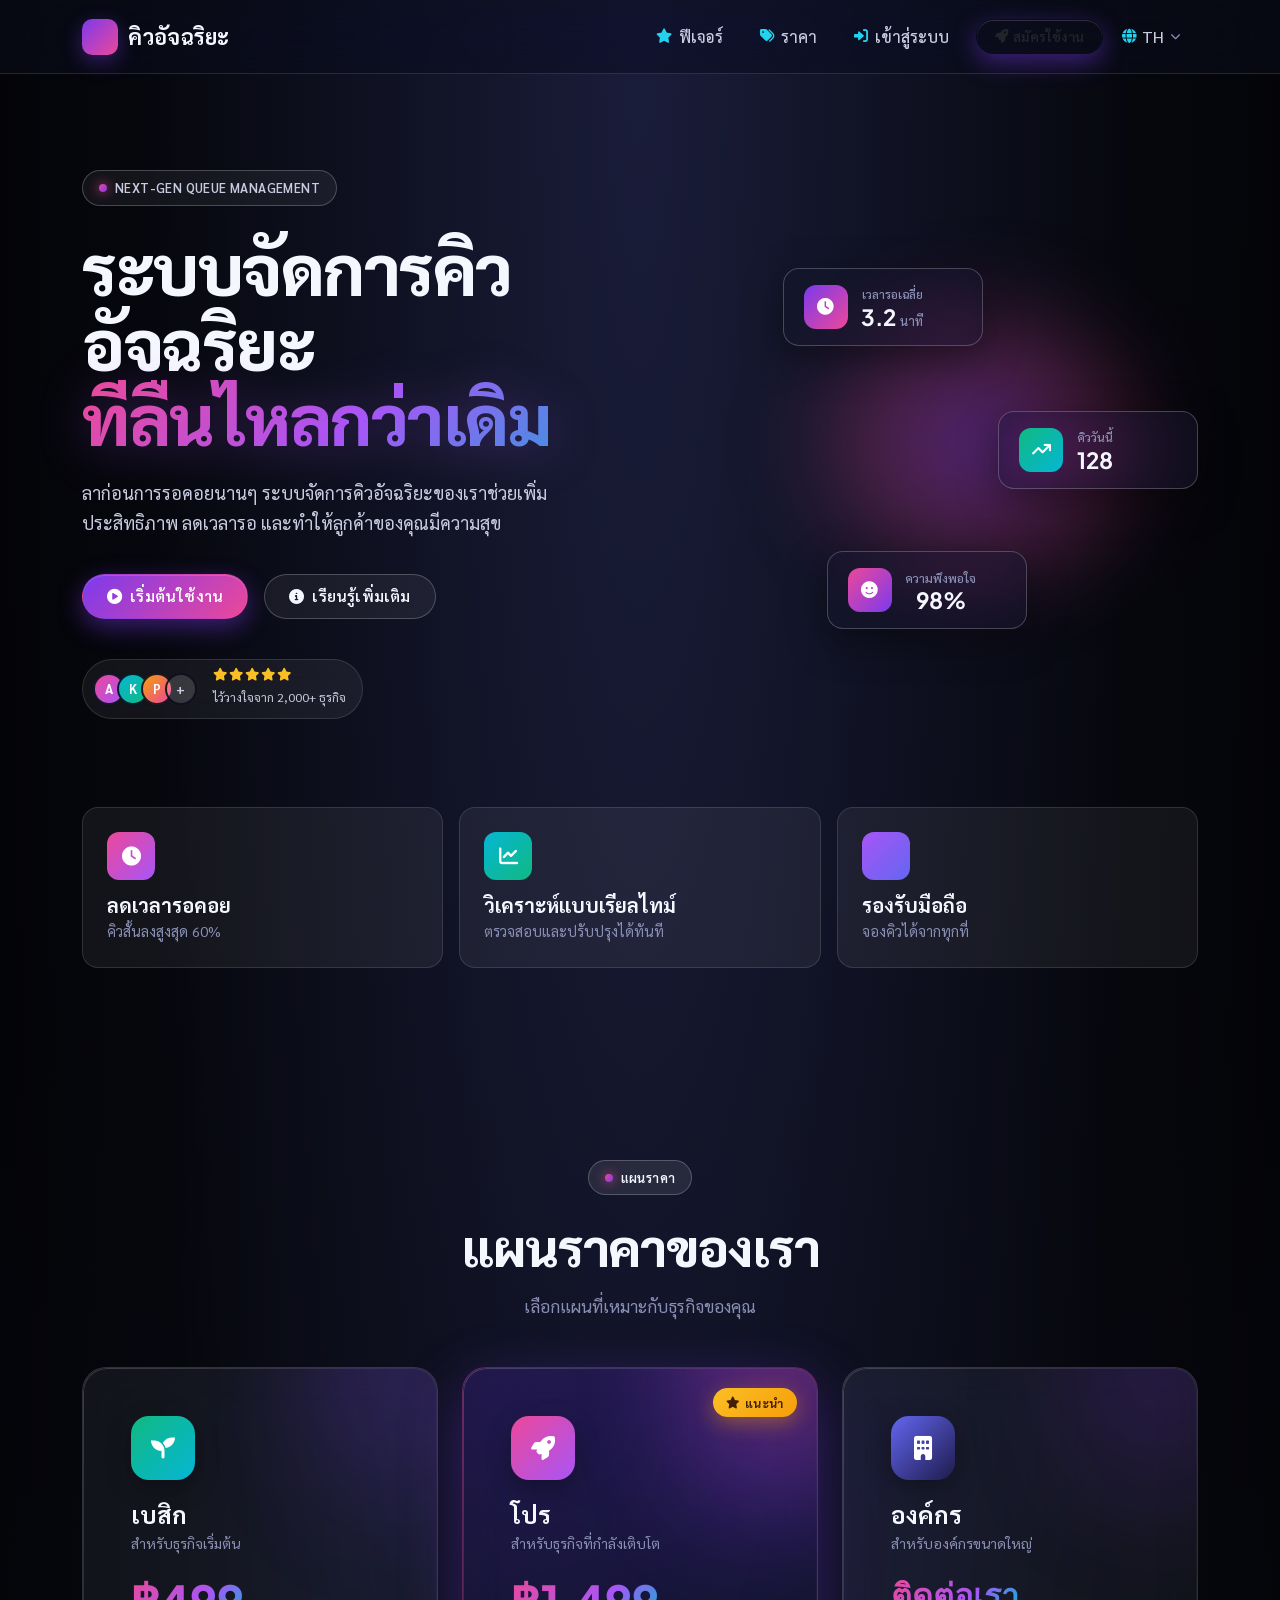
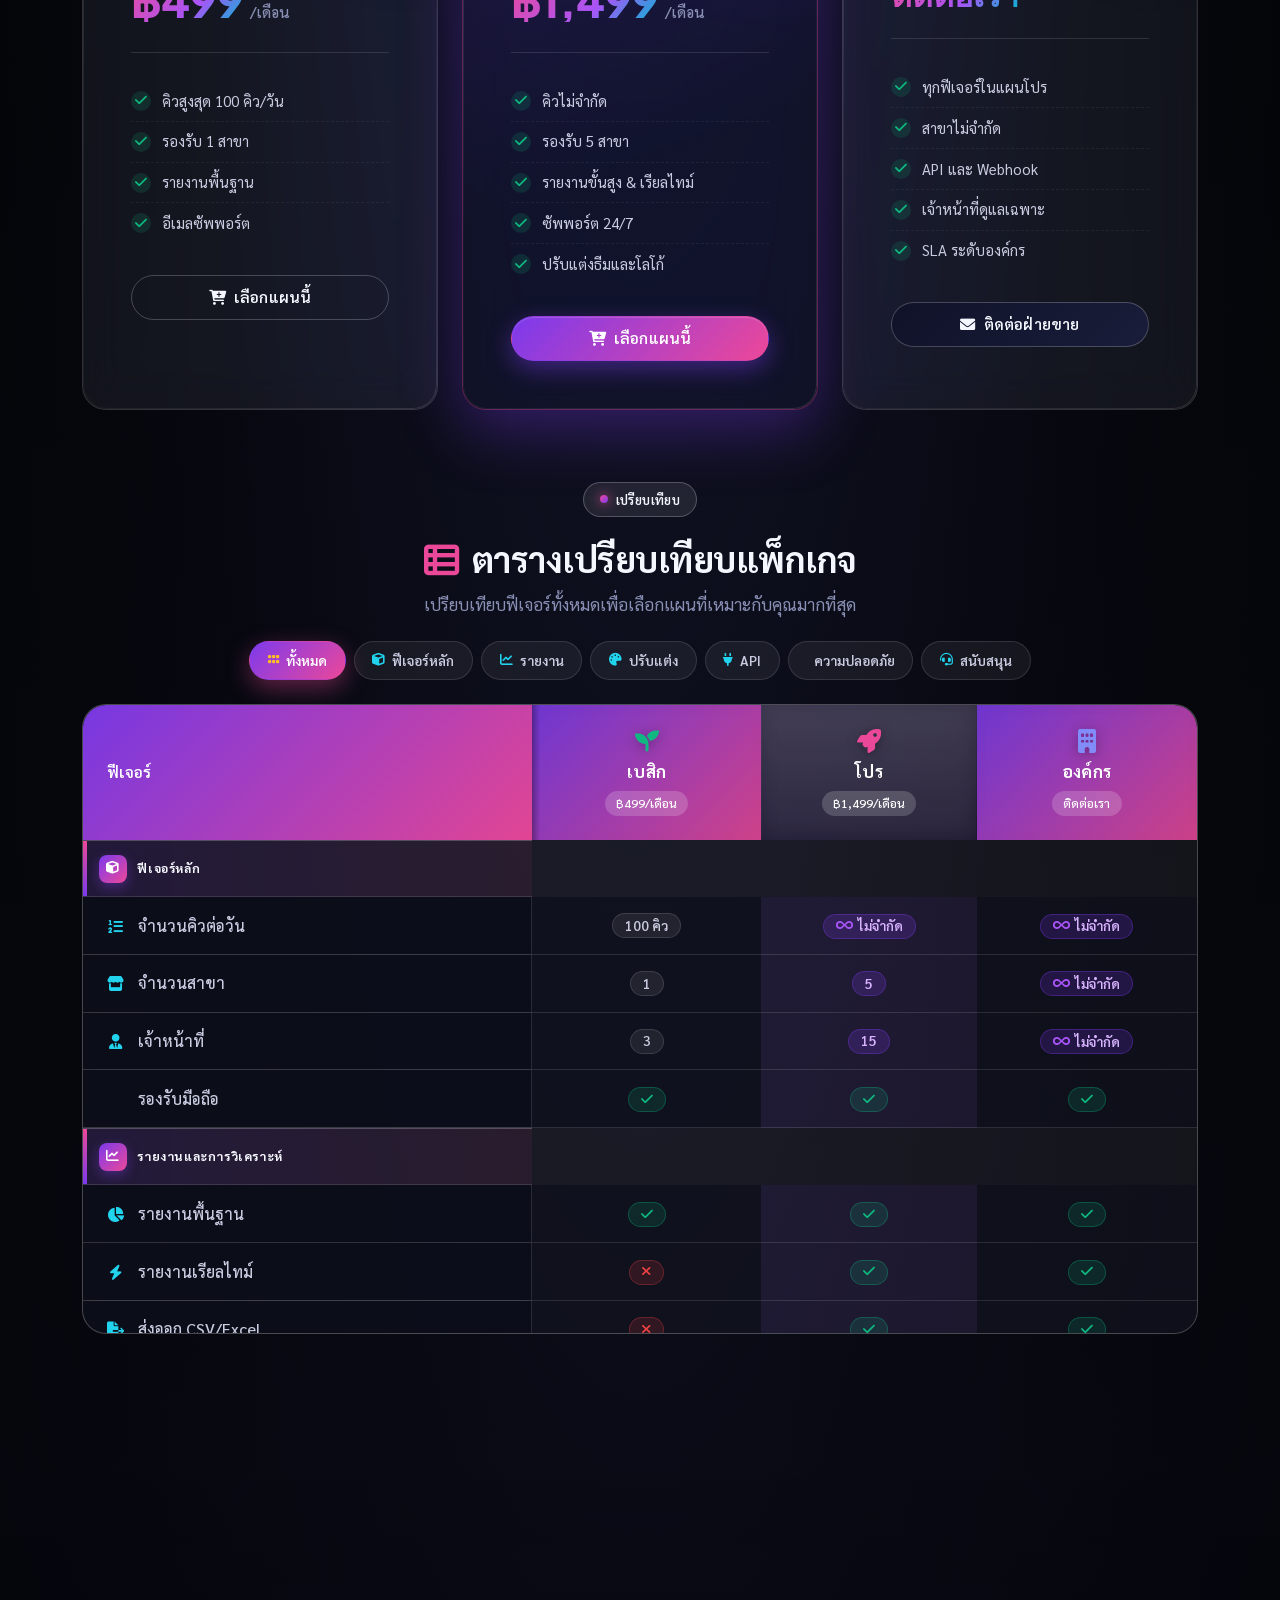
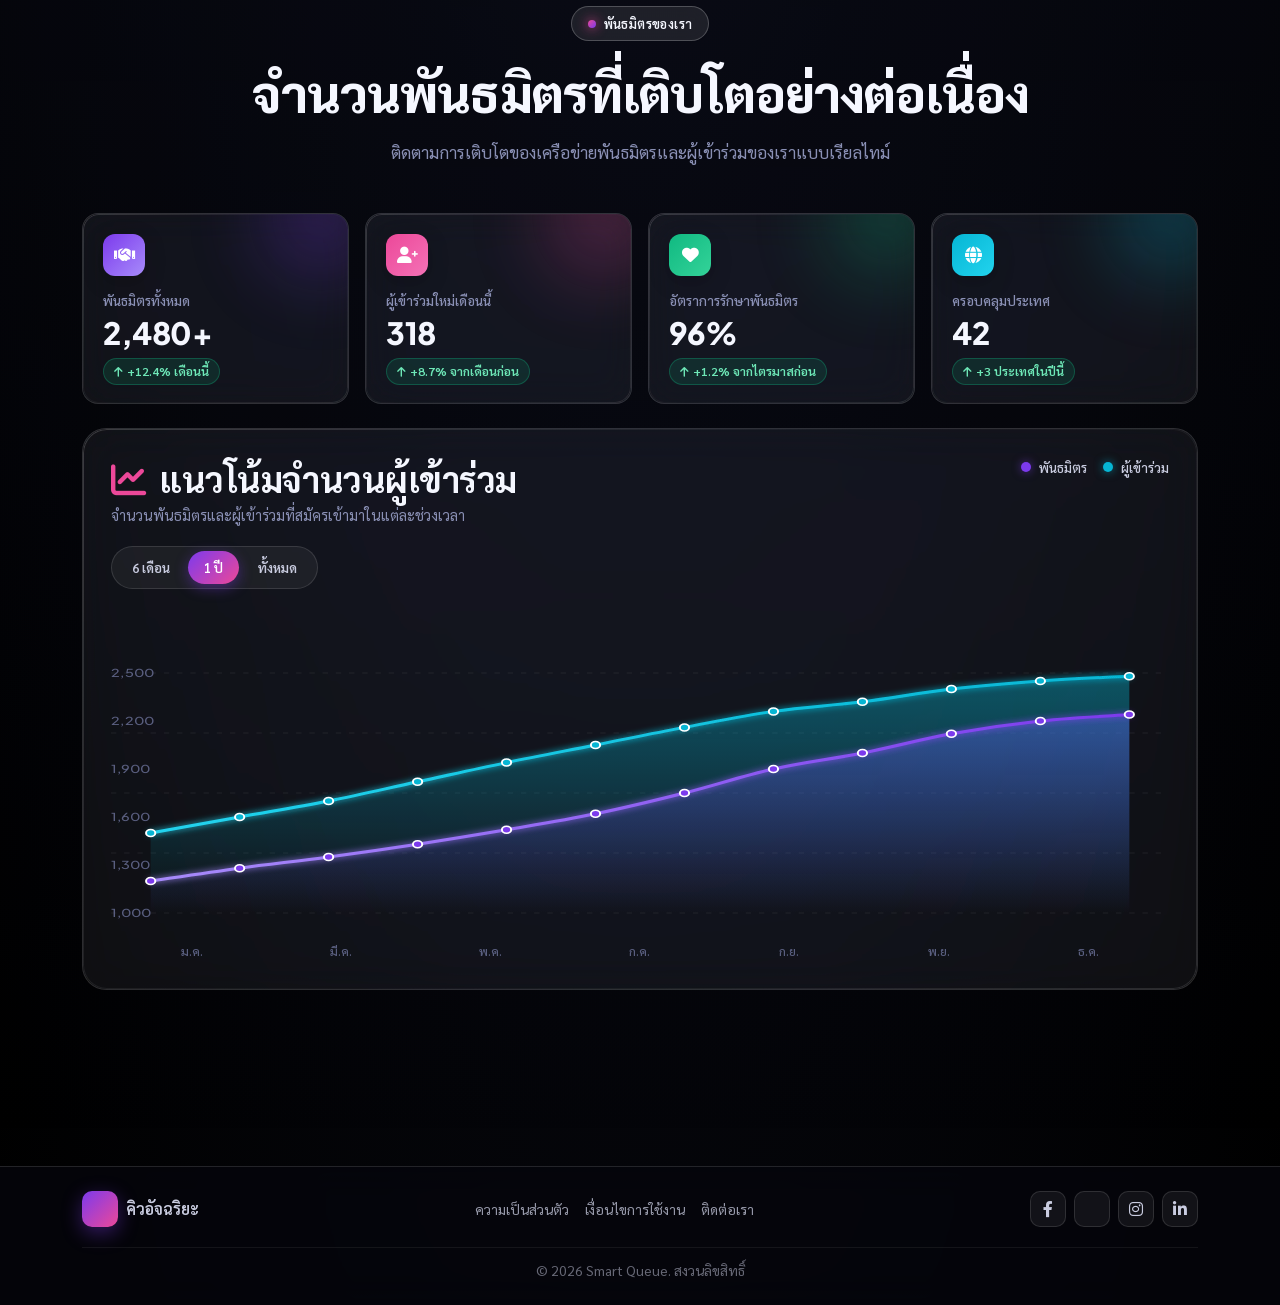
==== commit 2ce77a02: "Refactor code structure for improved readability and maintainability" ====
--- a/landing.html
+++ b/landing.html
@@ -1,69 +1,88 @@
-<html>
+<!DOCTYPE html>
+<html lang="th">
 
 <head>
+    <meta charset="utf-8">
     <meta name="viewport" content="width=device-width, initial-scale=1.0">
-    <title>Landing Page</title>
+    <title>Landing Page — Aurora Glass</title>
+
     <link rel="stylesheet" href="https://cdnjs.cloudflare.com/ajax/libs/font-awesome/6.0.0-beta3/css/all.min.css">
-
     <link rel="stylesheet" href="https://cdnjs.cloudflare.com/ajax/libs/animate.css/4.1.1/animate.min.css">
+
     <!-- Google Fonts -->
     <link rel="preconnect" href="https://fonts.googleapis.com">
     <link rel="preconnect" href="https://fonts.gstatic.com" crossorigin>
     <link
-        href="https://fonts.googleapis.com/css2?family=Sarabun:ital,wght@0,100;0,200;0,300;0,400;0,500;0,600;0,700;0,800;1,100;1,200;1,300;1,400;1,500;1,600;1,700;1,800&display=swap"
+        href="https://fonts.googleapis.com/css2?family=Sarabun:ital,wght@0,100;0,200;0,300;0,400;0,500;0,600;0,700;0,800;1,100;1,200;1,300;1,400;1,500;1,600;1,700;1,800&family=Plus+Jakarta+Sans:wght@500;600;700;800&display=swap"
         rel="stylesheet">
-    <!-- bootstrap -->
+
+    <!-- Bootstrap -->
     <link href="https://cdn.jsdelivr.net/npm/bootstrap@5.3.8/dist/css/bootstrap.min.css" rel="stylesheet"
         integrity="sha384-sRIl4kxILFvY47J16cr9ZwB07vP4J8+LH7qKQnuqkuIAvNWLzeN8tE5YBujZqJLB" crossorigin="anonymous">
+
     <link rel="stylesheet" href="./styles.css">
 </head>
 
-<body>
-
-    <nav class="navbar navbar-expand-lg navbar-custom sticky-top">
+<body class="aurora-body">
+
+    <!-- Aurora background layers (animated gradient blobs) -->
+    <div class="aurora-bg" aria-hidden="true">
+        <div class="aurora-blob aurora-blob-1"></div>
+        <div class="aurora-blob aurora-blob-2"></div>
+        <div class="aurora-blob aurora-blob-3"></div>
+        <div class="aurora-blob aurora-blob-4"></div>
+        <div class="aurora-noise"></div>
+    </div>
+
+    <!-- ================= NAVBAR ================= -->
+    <nav class="navbar navbar-expand-lg aurora-navbar sticky-top">
         <div class="container">
-            <a class="navbar-brand" href="#">
-                <i class="fas fa-users-line"></i>
+            <a class="navbar-brand aurora-brand" href="#">
+                <span class="brand-mark"><i class="fas fa-users-line"></i></span>
                 <span data-i18n data-th="คิวอัจฉริยะ" data-en="Smart Queue">คิวอัจฉริยะ</span>
             </a>
-            <button class="navbar-toggler" type="button" data-bs-toggle="collapse" data-bs-target="#navbarNav"
-                aria-controls="navbarNav" aria-expanded="false" aria-label="Toggle navigation">
+            <button class="navbar-toggler aurora-toggler" type="button" data-bs-toggle="collapse"
+                data-bs-target="#navbarNav" aria-controls="navbarNav" aria-expanded="false"
+                aria-label="Toggle navigation">
                 <span class="navbar-toggler-icon"></span>
             </button>
             <div class="collapse navbar-collapse" id="navbarNav">
                 <ul class="navbar-nav ms-auto align-items-lg-center">
                     <li class="nav-item">
-                        <a class="nav-link" href="#features">
-                            <i class="fas fa-star"></i><span data-i18n data-th="ฟีเจอร์"
-                                data-en="Features">ฟีเจอร์</span>
+                        <a class="nav-link aurora-nav-link" href="#features">
+                            <i class="fas fa-star"></i>
+                            <span data-i18n data-th="ฟีเจอร์" data-en="Features">ฟีเจอร์</span>
                         </a>
                     </li>
                     <li class="nav-item">
-                        <a class="nav-link" href="#pricing">
-                            <i class="fas fa-tags"></i><span data-i18n data-th="ราคา" data-en="Pricing">ราคา</span>
+                        <a class="nav-link aurora-nav-link" href="#pricing">
+                            <i class="fas fa-tags"></i>
+                            <span data-i18n data-th="ราคา" data-en="Pricing">ราคา</span>
                         </a>
                     </li>
                     <li class="nav-item">
-                        <a class="nav-link" href="#">
-                            <i class="fas fa-right-to-bracket"></i><span data-i18n data-th="เข้าสู่ระบบ"
-                                data-en="Login">เข้าสู่ระบบ</span>
+                        <a class="nav-link aurora-nav-link" href="#">
+                            <i class="fas fa-right-to-bracket"></i>
+                            <span data-i18n data-th="เข้าสู่ระบบ" data-en="Login">เข้าสู่ระบบ</span>
                         </a>
                     </li>
                     <li class="nav-item ms-lg-2">
-                        <a class="btn btn-light btn-sm rounded-pill px-3 fw-semibold shadow-sm" href="#pricing">
-                            <i class="fas fa-rocket me-1"></i><span data-i18n data-th="สมัครใช้งาน"
-                                data-en="Get Started">สมัครใช้งาน</span>
+                        <a class="btn aurora-btn aurora-btn-glow aurora-btn-sm" href="#pricing">
+                            <i class="fas fa-rocket me-1"></i>
+                            <span data-i18n data-th="สมัครใช้งาน" data-en="Get Started">สมัครใช้งาน</span>
                         </a>
                     </li>
                     <li class="nav-item dropdown lang-switcher">
-                        <a class="nav-link dropdown-toggle" href="#" id="langDropdown" role="button"
+                        <a class="nav-link aurora-nav-link aurora-lang-toggle" href="#" id="langDropdown" role="button"
                             data-bs-toggle="dropdown" aria-expanded="false" aria-label="Language switcher">
-                            <i class="fas fa-globe"></i><span id="currentLangLabel">TH</span>
+                            <i class="fas fa-globe"></i>
+                            <span id="currentLangLabel">TH</span>
+                            <i class="fas fa-chevron-down lang-caret"></i>
                         </a>
-                        <ul class="dropdown-menu dropdown-menu-end" aria-labelledby="langDropdown">
+                        <ul class="dropdown-menu aurora-dropdown" aria-labelledby="langDropdown">
                             <li>
                                 <a class="dropdown-item lang-switch" href="#" data-lang="th">
-                                    <span class="flag">🇹🇭</span> ไทย
+                                    <span class="flag">🇹🇭</span> ภาษาไทย
                                 </a>
                             </li>
                             <li>
@@ -78,17 +97,23 @@
         </div>
     </nav>
 
-    <!-- Hero Section -->
-    <section class="hero-section d-flex align-items-center text-white text-center"
-        style="min-height: 100vh; background: linear-gradient(135deg, #667eea 0%, #764ba2 100%);">
-        <div class="container">
+    <!-- ================= HERO ================= -->
+    <section class="aurora-hero">
+        <div class="container hero-container">
             <div class="row align-items-center justify-content-center g-5">
                 <div class="col-lg-7 text-lg-start text-center">
-                    <h1 class="display-3 fw-bold mb-4 animate__animated animate__fadeInDown">
-                        <i class="fas fa-users-line me-3"></i><span data-i18n data-th="ระบบจัดการคิวอัจฉริยะ"
+                    <span class="hero-eyebrow animate__animated animate__fadeInDown">
+                        <span class="eyebrow-dot"></span>
+                        <span data-i18n data-th="Next-Gen Queue Management"
+                            data-en="Next-Gen Queue Management">Next-Gen Queue Management</span>
+                    </span>
+                    <h1 class="hero-title animate__animated animate__fadeInDown">
+                        <span data-i18n data-th="ระบบจัดการคิวอัจฉริยะ"
                             data-en="Smart Queue System">ระบบจัดการคิวอัจฉริยะ</span>
+                        <span class="hero-title-gradient" data-i18n data-th="ที่ลื่นไหลกว่าเดิม"
+                            data-en="made fluid.">ที่ลื่นไหลกว่าเดิม</span>
                     </h1>
-                    <p class="lead fs-4 mb-4 animate__animated animate__fadeInUp animate__delay-1s">
+                    <p class="hero-lead animate__animated animate__fadeInUp animate__delay-1s">
                         <span data-i18n
                             data-th="ลาก่อนการรอคอยนานๆ ระบบจัดการคิวอัจฉริยะของเราช่วยเพิ่มประสิทธิภาพ ลดเวลารอ และทำให้ลูกค้าของคุณมีความสุข"
                             data-en="Say goodbye to long waits. Our intelligent queue management system streamlines your flow, reduces wait times, and keeps your customers happy.">ลาก่อนการรอคอยนานๆ
@@ -96,197 +121,251 @@
                             และทำให้ลูกค้าของคุณมีความสุข</span>
                     </p>
                     <div
-                        class="d-flex justify-content-lg-start justify-content-center gap-3 animate__animated animate__fadeInUp animate__delay-2s">
-                        <a href="#features" class="btn btn-light btn-lg px-5 py-3 fw-semibold rounded-pill shadow">
-                            <i class="fas fa-play-circle me-2"></i><span data-i18n data-th="เริ่มต้นใช้งาน"
-                                data-en="Get Started">เริ่มต้นใช้งาน</span>
+                        class="d-flex justify-content-lg-start justify-content-center gap-3 hero-cta animate__animated animate__fadeInUp animate__delay-2s">
+                        <a href="#features" class="btn aurora-btn aurora-btn-primary aurora-btn-glow">
+                            <i class="fas fa-play-circle me-2"></i>
+                            <span data-i18n data-th="เริ่มต้นใช้งาน" data-en="Get Started">เริ่มต้นใช้งาน</span>
                         </a>
-                        <a href="#pricing" class="btn btn-outline-light btn-lg px-5 py-3 fw-semibold rounded-pill">
-                            <i class="fas fa-info-circle me-2"></i><span data-i18n data-th="เรียนรู้เพิ่มเติม"
-                                data-en="Learn More">เรียนรู้เพิ่มเติม</span>
+                        <a href="#pricing" class="btn aurora-btn aurora-btn-ghost">
+                            <i class="fas fa-info-circle me-2"></i>
+                            <span data-i18n data-th="เรียนรู้เพิ่มเติม" data-en="Learn More">เรียนรู้เพิ่มเติม</span>
                         </a>
                     </div>
-                </div>
+
+                    <div class="hero-trust animate__animated animate__fadeIn animate__delay-3s">
+                        <div class="trust-avatars">
+                            <span class="avatar a1">A</span>
+                            <span class="avatar a2">K</span>
+                            <span class="avatar a3">P</span>
+                            <span class="avatar a4">+</span>
+                        </div>
+                        <div class="trust-text">
+                            <div class="trust-stars">
+                                <i class="fas fa-star"></i><i class="fas fa-star"></i><i
+                                    class="fas fa-star"></i><i class="fas fa-star"></i><i class="fas fa-star"></i>
+                            </div>
+                            <small data-i18n data-th="ไว้วางใจจาก 2,000+ ธุรกิจ"
+                                data-en="Trusted by 2,000+ businesses">ไว้วางใจจาก 2,000+ ธุรกิจ</small>
+                        </div>
+                    </div>
+                </div>
+
                 <div class="col-lg-5 text-center animate__animated animate__fadeIn animate__delay-2s">
-                    <img src="./assets/hero.png" alt="Smart Queue System" class="img-fluid hero-image">
+                    <div class="hero-visual">
+                        <div class="hero-glow"></div>
+                        <div class="hero-card-stack">
+                            <div class="floating-card fc-1">
+                                <div class="fc-icon"><i class="fas fa-clock"></i></div>
+                                <div>
+                                    <div class="fc-label" data-i18n data-th="เวลารอเฉลี่ย"
+                                        data-en="Avg. wait time">เวลารอเฉลี่ย</div>
+                                    <div class="fc-value">3.2 <small>นาที</small></div>
+                                </div>
+                            </div>
+                            <div class="floating-card fc-2">
+                                <div class="fc-icon green"><i class="fas fa-arrow-trend-up"></i></div>
+                                <div>
+                                    <div class="fc-label" data-i18n data-th="คิววันนี้"
+                                        data-en="Today's queue">คิววันนี้</div>
+                                    <div class="fc-value">128</div>
+                                </div>
+                            </div>
+                            <div class="floating-card fc-3">
+                                <div class="fc-icon purple"><i class="fas fa-face-smile"></i></div>
+                                <div>
+                                    <div class="fc-label" data-i18n data-th="ความพึงพอใจ"
+                                        data-en="Satisfaction">ความพึงพอใจ</div>
+                                    <div class="fc-value">98%</div>
+                                </div>
+                            </div>
+                        </div>
+                    </div>
                 </div>
             </div>
-            <div id="features" class="row mt-5 pt-4 animate__animated animate__fadeIn animate__delay-3s">
-                <div class="col-md-4 mb-3">
-                    <div class="p-3">
-                        <i class="fas fa-clock fa-2x mb-2"></i>
-                        <h5 class="fw-bold"><span data-i18n data-th="ลดเวลารอคอย"
+
+            <!-- Features highlight row -->
+            <div id="features" class="row mt-5 pt-4 g-3 animate__animated animate__fadeIn animate__delay-3s">
+                <div class="col-md-4">
+                    <div class="aurora-feature-tile">
+                        <div class="tile-icon tile-1"><i class="fas fa-clock"></i></div>
+                        <h5 class="fw-bold mb-1"><span data-i18n data-th="ลดเวลารอคอย"
                                 data-en="Reduce Wait Time">ลดเวลารอคอย</span></h5>
-                        <p class="mb-0 opacity-75"><span data-i18n data-th="คิวสั้นลงสูงสุด 60%"
+                        <p class="mb-0"><span data-i18n data-th="คิวสั้นลงสูงสุด 60%"
                                 data-en="Up to 60% shorter queues">คิวสั้นลงสูงสุด 60%</span></p>
                     </div>
                 </div>
-                <div class="col-md-4 mb-3">
-                    <div class="p-3">
-                        <i class="fas fa-chart-line fa-2x mb-2"></i>
-                        <h5 class="fw-bold"><span data-i18n data-th="วิเคราะห์แบบเรียลไทม์"
+                <div class="col-md-4">
+                    <div class="aurora-feature-tile">
+                        <div class="tile-icon tile-2"><i class="fas fa-chart-line"></i></div>
+                        <h5 class="fw-bold mb-1"><span data-i18n data-th="วิเคราะห์แบบเรียลไทม์"
                                 data-en="Real-Time Analytics">วิเคราะห์แบบเรียลไทม์</span></h5>
-                        <p class="mb-0 opacity-75"><span data-i18n data-th="ตรวจสอบและปรับปรุงได้ทันที"
+                        <p class="mb-0"><span data-i18n data-th="ตรวจสอบและปรับปรุงได้ทันที"
                                 data-en="Monitor and optimize instantly">ตรวจสอบและปรับปรุงได้ทันที</span></p>
                     </div>
                 </div>
-                <div class="col-md-4 mb-3">
-                    <div class="p-3">
-                        <i class="fas fa-mobile-screen fa-2x mb-2"></i>
-                        <h5 class="fw-bold"><span data-i18n data-th="รองรับมือถือ"
+                <div class="col-md-4">
+                    <div class="aurora-feature-tile">
+                        <div class="tile-icon tile-3"><i class="fas fa-mobile-screen"></i></div>
+                        <h5 class="fw-bold mb-1"><span data-i18n data-th="รองรับมือถือ"
                                 data-en="Mobile Ready">รองรับมือถือ</span></h5>
-                        <p class="mb-0 opacity-75"><span data-i18n data-th="จองคิวได้จากทุกที่"
+                        <p class="mb-0"><span data-i18n data-th="จองคิวได้จากทุกที่"
                                 data-en="Join queues from anywhere">จองคิวได้จากทุกที่</span></p>
                     </div>
                 </div>
             </div>
         </div>
-        </div>
-        </div>
     </section>
 
-    <!-- Pricing Section -->
-    <section id="pricing" class="pricing-section py-5 bg-light">
+    <!-- ================= PRICING ================= -->
+    <section id="pricing" class="aurora-pricing">
         <div class="container py-5">
-            <div class="text-center mb-5">
-                <h2 class="display-4 fw-bold mb-3">
-                    <i class="fas fa-tags text-primary me-2"></i><span data-i18n data-th="แผนราคาของเรา"
-                        data-en="Our Pricing Plans">แผนราคาของเรา</span>
+            <div class="text-center mb-5 pricing-header">
+                <span class="hero-eyebrow eyebrow-dark mx-auto">
+                    <span class="eyebrow-dot"></span>
+                    <span data-i18n data-th="แผนราคา" data-en="Pricing">แผนราคา</span>
+                </span>
+                <h2 class="section-title">
+                    <span data-i18n data-th="แผนราคาของเรา" data-en="Our Pricing Plans">แผนราคาของเรา</span>
                 </h2>
-                <p class="lead text-muted">
+                <p class="section-sub">
                     <span data-i18n data-th="เลือกแผนที่เหมาะกับธุรกิจของคุณ"
                         data-en="Choose the plan that fits your business">เลือกแผนที่เหมาะกับธุรกิจของคุณ</span>
                 </p>
             </div>
+
             <div class="row g-4 justify-content-center">
-                <!-- Basic Plan -->
+                <!-- Basic -->
                 <div class="col-lg-4 col-md-6">
-                    <div class="card pricing-card h-100 border-0 shadow-sm animate__animated animate__fadeInUp">
-                        <div class="card-body p-5 text-center">
-                            <div class="pricing-icon mb-3">
-                                <i class="fas fa-seedling fa-3x text-success"></i>
+                    <div class="glass-pricing-card animate__animated animate__fadeInUp">
+                        <div class="card-glow"></div>
+                        <div class="card-body p-5">
+                            <div class="pricing-icon-wrap icon-1">
+                                <i class="fas fa-seedling"></i>
                             </div>
-                            <h4 class="fw-bold mb-3">
-                                <span data-i18n data-th="เบสิก" data-en="Basic">เบสิก</span>
-                            </h4>
-                            <div class="pricing-price mb-4">
-                                <span class="display-4 fw-bold text-primary">฿499</span>
-                                <span class="text-muted">/<span data-i18n data-th="เดือน"
+                            <h4 class="fw-bold mb-1"><span data-i18n data-th="เบสิก" data-en="Basic">เบสิก</span></h4>
+                            <p class="plan-tag" data-i18n data-th="สำหรับธุรกิจเริ่มต้น"
+                                data-en="For starter businesses">สำหรับธุรกิจเริ่มต้น</p>
+                            <div class="pricing-price">
+                                <span class="price-amount">฿499</span>
+                                <span class="price-period">/<span data-i18n data-th="เดือน"
                                         data-en="month">เดือน</span></span>
                             </div>
-                            <ul class="list-unstyled mb-4 text-start">
-                                <li class="mb-2"><i class="fas fa-check text-success me-2"></i><span data-i18n
-                                        data-th="คิวสูงสุด 100 คิว/วัน" data-en="Up to 100 queues/day">คิวสูงสุด 100
-                                        คิว/วัน</span></li>
-                                <li class="mb-2"><i class="fas fa-check text-success me-2"></i><span data-i18n
-                                        data-th="รองรับ 1 สาขา" data-en="1 branch support">รองรับ 1 สาขา</span></li>
-                                <li class="mb-2"><i class="fas fa-check text-success me-2"></i><span data-i18n
-                                        data-th="รายงานพื้นฐาน" data-en="Basic reports">รายงานพื้นฐาน</span></li>
-                                <li class="mb-2"><i class="fas fa-check text-success me-2"></i><span data-i18n
-                                        data-th="อีเมลซัพพอร์ต" data-en="Email support">อีเมลซัพพอร์ต</span></li>
+                            <ul class="plan-features">
+                                <li><i class="fas fa-check"></i> <span data-i18n data-th="คิวสูงสุด 100 คิว/วัน"
+                                        data-en="Up to 100 queues/day">คิวสูงสุด 100 คิว/วัน</span></li>
+                                <li><i class="fas fa-check"></i> <span data-i18n data-th="รองรับ 1 สาขา"
+                                        data-en="1 branch support">รองรับ 1 สาขา</span></li>
+                                <li><i class="fas fa-check"></i> <span data-i18n data-th="รายงานพื้นฐาน"
+                                        data-en="Basic reports">รายงานพื้นฐาน</span></li>
+                                <li><i class="fas fa-check"></i> <span data-i18n data-th="อีเมลซัพพอร์ต"
+                                        data-en="Email support">อีเมลซัพพอร์ต</span></li>
                             </ul>
-                            <a href="#contact" class="btn btn-outline-primary btn-lg w-100 rounded-pill">
-                                <i class="fas fa-cart-plus me-2"></i><span data-i18n data-th="เลือกแผนนี้"
-                                    data-en="Choose Plan">เลือกแผนนี้</span>
+                            <a href="#contact" class="btn aurora-btn aurora-btn-outline w-100">
+                                <i class="fas fa-cart-plus me-2"></i>
+                                <span data-i18n data-th="เลือกแผนนี้" data-en="Choose Plan">เลือกแผนนี้</span>
                             </a>
                         </div>
                     </div>
                 </div>
-                <!-- Pro Plan -->
+
+                <!-- Pro -->
                 <div class="col-lg-4 col-md-6">
                     <div
-                        class="card pricing-card h-100 border-0 shadow-lg animate__animated animate__fadeInUp animate__delay-1s position-relative">
-                        <span
-                            class="badge bg-warning text-dark position-absolute top-0 start-50 translate-middle px-3 py-2 rounded-pill">
-                            <i class="fas fa-star me-1"></i><span data-i18n data-th="แนะนำ"
-                                data-en="Popular">แนะนำ</span>
+                        class="glass-pricing-card glass-pricing-pro animate__animated animate__fadeInUp animate__delay-1s">
+                        <div class="card-glow pro-glow"></div>
+                        <span class="popular-badge">
+                            <i class="fas fa-star me-1"></i>
+                            <span data-i18n data-th="แนะนำ" data-en="Popular">แนะนำ</span>
                         </span>
-                        <div class="card-body p-5 text-center">
-                            <div class="pricing-icon mb-3">
-                                <i class="fas fa-rocket fa-3x text-primary"></i>
+                        <div class="card-body p-5">
+                            <div class="pricing-icon-wrap icon-2">
+                                <i class="fas fa-rocket"></i>
                             </div>
-                            <h4 class="fw-bold mb-3">
-                                <span data-i18n data-th="โปร" data-en="Pro">โปร</span>
-                            </h4>
-                            <div class="pricing-price mb-4">
-                                <span class="display-4 fw-bold text-primary">฿1,499</span>
-                                <span class="text-muted">/<span data-i18n data-th="เดือน"
+                            <h4 class="fw-bold mb-1"><span data-i18n data-th="โปร" data-en="Pro">โปร</span></h4>
+                            <p class="plan-tag" data-i18n data-th="สำหรับธุรกิจที่กำลังเติบโต"
+                                data-en="For growing businesses">สำหรับธุรกิจที่กำลังเติบโต</p>
+                            <div class="pricing-price">
+                                <span class="price-amount">฿1,499</span>
+                                <span class="price-period">/<span data-i18n data-th="เดือน"
                                         data-en="month">เดือน</span></span>
                             </div>
-                            <ul class="list-unstyled mb-4 text-start">
-                                <li class="mb-2"><i class="fas fa-check text-success me-2"></i><span data-i18n
-                                        data-th="คิวไม่จำกัด" data-en="Unlimited queues">คิวไม่จำกัด</span></li>
-                                <li class="mb-2"><i class="fas fa-check text-success me-2"></i><span data-i18n
-                                        data-th="รองรับ 5 สาขา" data-en="Up to 5 branches">รองรับ 5 สาขา</span></li>
-                                <li class="mb-2"><i class="fas fa-check text-success me-2"></i><span data-i18n
+                            <ul class="plan-features">
+                                <li><i class="fas fa-check"></i> <span data-i18n data-th="คิวไม่จำกัด"
+                                        data-en="Unlimited queues">คิวไม่จำกัด</span></li>
+                                <li><i class="fas fa-check"></i> <span data-i18n data-th="รองรับ 5 สาขา"
+                                        data-en="Up to 5 branches">รองรับ 5 สาขา</span></li>
+                                <li><i class="fas fa-check"></i> <span data-i18n
                                         data-th="รายงานขั้นสูง & เรียลไทม์"
                                         data-en="Advanced real-time reports">รายงานขั้นสูง & เรียลไทม์</span></li>
-                                <li class="mb-2"><i class="fas fa-check text-success me-2"></i><span data-i18n
-                                        data-th="ซัพพอร์ต 24/7" data-en="24/7 support">ซัพพอร์ต 24/7</span></li>
-                                <li class="mb-2"><i class="fas fa-check text-success me-2"></i><span data-i18n
-                                        data-th="ปรับแต่งแบรนด์ได้" data-en="Custom branding">ปรับแต่งแบรนด์ได้</span>
-                                </li>
+                                <li><i class="fas fa-check"></i> <span data-i18n data-th="ซัพพอร์ต 24/7"
+                                        data-en="24/7 support">ซัพพอร์ต 24/7</span></li>
+                                <li><i class="fas fa-check"></i> <span data-i18n data-th="ปรับแต่งธีมและโลโก้"
+                                        data-en="Custom theme & logo">ปรับแต่งธีมและโลโก้</span></li>
                             </ul>
-                            <a href="#contact" class="btn btn-primary btn-lg w-100 rounded-pill shadow">
-                                <i class="fas fa-cart-plus me-2"></i><span data-i18n data-th="เลือกแผนนี้"
-                                    data-en="Choose Plan">เลือกแผนนี้</span>
+                            <a href="#contact" class="btn aurora-btn aurora-btn-primary aurora-btn-glow w-100">
+                                <i class="fas fa-cart-plus me-2"></i>
+                                <span data-i18n data-th="เลือกแผนนี้" data-en="Choose Plan">เลือกแผนนี้</span>
                             </a>
                         </div>
                     </div>
                 </div>
-                <!-- Enterprise Plan -->
+
+                <!-- Enterprise -->
                 <div class="col-lg-4 col-md-6">
-                    <div
-                        class="card pricing-card h-100 border-0 shadow-sm animate__animated animate__fadeInUp animate__delay-2s">
-                        <div class="card-body p-5 text-center">
-                            <div class="pricing-icon mb-3">
-                                <i class="fas fa-building fa-3x text-dark"></i>
+                    <div class="glass-pricing-card animate__animated animate__fadeInUp animate__delay-2s">
+                        <div class="card-glow"></div>
+                        <div class="card-body p-5">
+                            <div class="pricing-icon-wrap icon-3">
+                                <i class="fas fa-building"></i>
                             </div>
-                            <h4 class="fw-bold mb-3">
-                                <span data-i18n data-th="องค์กร" data-en="Enterprise">องค์กร</span>
+                            <h4 class="fw-bold mb-1"><span data-i18n data-th="องค์กร" data-en="Enterprise">องค์กร</span>
                             </h4>
-                            <div class="pricing-price mb-4">
-                                <span class="display-4 fw-bold text-primary"><span data-i18n data-th="ติดต่อเรา"
-                                        data-en="Contact Us">ติดต่อเรา</span></span>
+                            <p class="plan-tag" data-i18n data-th="สำหรับองค์กรขนาดใหญ่"
+                                data-en="For large organizations">สำหรับองค์กรขนาดใหญ่</p>
+                            <div class="pricing-price">
+                                <span class="price-amount price-text" data-i18n data-th="ติดต่อเรา"
+                                    data-en="Contact us">ติดต่อเรา</span>
                             </div>
-                            <ul class="list-unstyled mb-4 text-start">
-                                <li class="mb-2"><i class="fas fa-check text-success me-2"></i><span data-i18n
-                                        data-th="ทุกฟีเจอร์ในแผนโปร"
+                            <ul class="plan-features">
+                                <li><i class="fas fa-check"></i> <span data-i18n data-th="ทุกฟีเจอร์ในแผนโปร"
                                         data-en="All Pro features">ทุกฟีเจอร์ในแผนโปร</span></li>
-                                <li class="mb-2"><i class="fas fa-check text-success me-2"></i><span data-i18n
-                                        data-th="สาขาไม่จำกัด" data-en="Unlimited branches">สาขาไม่จำกัด</span></li>
-                                <li class="mb-2"><i class="fas fa-check text-success me-2"></i><span data-i18n
-                                        data-th="API และ Webhook" data-en="API & Webhooks">API และ Webhook</span></li>
-                                <li class="mb-2"><i class="fas fa-check text-success me-2"></i><span data-i18n
-                                        data-th="เจ้าหน้าที่ดูแลเฉพาะ"
+                                <li><i class="fas fa-check"></i> <span data-i18n data-th="สาขาไม่จำกัด"
+                                        data-en="Unlimited branches">สาขาไม่จำกัด</span></li>
+                                <li><i class="fas fa-check"></i> <span data-i18n data-th="API และ Webhook"
+                                        data-en="API & Webhooks">API และ Webhook</span></li>
+                                <li><i class="fas fa-check"></i> <span data-i18n data-th="เจ้าหน้าที่ดูแลเฉพาะ"
                                         data-en="Dedicated account manager">เจ้าหน้าที่ดูแลเฉพาะ</span></li>
-                                <li class="mb-2"><i class="fas fa-check text-success me-2"></i><span data-i18n
-                                        data-th="SLA รับประกัน" data-en="SLA guarantee">SLA รับประกัน</span></li>
+                                <li><i class="fas fa-check"></i> <span data-i18n data-th="SLA ระดับองค์กร"
+                                        data-en="Enterprise SLA">SLA ระดับองค์กร</span></li>
                             </ul>
-                            <a href="#contact" class="btn btn-dark btn-lg w-100 rounded-pill">
-                                <i class="fas fa-envelope me-2"></i><span data-i18n data-th="ติดต่อฝ่ายขาย"
-                                    data-en="Contact Sales">ติดต่อฝ่ายขาย</span>
+                            <a href="#contact" class="btn aurora-btn aurora-btn-dark w-100">
+                                <i class="fas fa-envelope me-2"></i>
+                                <span data-i18n data-th="ติดต่อฝ่ายขาย" data-en="Contact Sales">ติดต่อฝ่ายขาย</span>
                             </a>
                         </div>
                     </div>
                 </div>
             </div>
 
-            <!-- Comparison Table -->
-            <div class="comparison-table-wrapper mt-5 pt-4 animate__animated animate__fadeInUp">
-                <div class="text-center mb-4">
-                    <h3 class="fw-bold mb-2">
-                        <i class="fas fa-table-list text-primary me-2"></i><span data-i18n
-                            data-th="ตารางเปรียบเทียบแพ็กเกจ" data-en="Package Comparison Table">ตารางเปรียบเทียบแพ็กเกจ</span>
+            <!-- ===== Comparison Table ===== -->
+            <div class="comparison-wrapper mt-5 pt-4 animate__animated animate__fadeInUp">
+                <div class="text-center mb-4 pricing-header">
+                    <span class="hero-eyebrow eyebrow-dark mx-auto">
+                        <span class="eyebrow-dot"></span>
+                        <span data-i18n data-th="เปรียบเทียบ" data-en="Compare">เปรียบเทียบ</span>
+                    </span>
+                    <h3 class="section-title-sm">
+                        <i class="fas fa-table-list me-2"></i>
+                        <span data-i18n data-th="ตารางเปรียบเทียบแพ็กเกจ"
+                            data-en="Package Comparison Table">ตารางเปรียบเทียบแพ็กเกจ</span>
                     </h3>
-                    <p class="text-muted mb-0">
+                    <p class="section-sub">
                         <span data-i18n
                             data-th="เปรียบเทียบฟีเจอร์ทั้งหมดเพื่อเลือกแผนที่เหมาะกับคุณมากที่สุด"
                             data-en="Compare all features side-by-side to pick the plan that fits you best">เปรียบเทียบฟีเจอร์ทั้งหมดเพื่อเลือกแผนที่เหมาะกับคุณมากที่สุด</span>
                     </p>
                 </div>
 
-                <!-- Category Filter -->
                 <ul class="nav nav-pills justify-content-center flex-wrap gap-2 comparison-filter mb-4"
                     id="comparisonFilter" role="tablist">
                     <li class="nav-item" role="presentation">
@@ -333,117 +412,110 @@
                     </li>
                 </ul>
 
-                <div class="comparison-table-scroll shadow-lg rounded-4 overflow-hidden bg-white">
+                <div class="comparison-table-scroll glass-comparison">
                     <table class="table align-middle mb-0 comparison-table">
                         <thead>
                             <tr class="text-white text-center">
                                 <th scope="col" class="text-start ps-4 feature-col">
-                                    <i class="fas fa-list-check me-2"></i><span data-i18n data-th="ฟีเจอร์"
-                                        data-en="Feature">ฟีเจอร์</span>
+                                    <span data-i18n data-th="ฟีเจอร์" data-en="Feature">ฟีเจอร์</span>
                                 </th>
                                 <th scope="col" class="plan-col">
                                     <div class="plan-header">
-                                        <i class="fas fa-seedling plan-icon text-success"></i>
-                                        <div class="plan-name"><span data-i18n data-th="เบสิก"
-                                                data-en="Basic">เบสิก</span></div>
-                                        <small class="plan-price">฿499/<span data-i18n data-th="เดือน"
-                                                data-en="month">เดือน</span></small>
+                                        <i class="fas fa-seedling plan-icon plan-icon-1"></i>
+                                        <span class="plan-name" data-i18n data-th="เบสิก" data-en="Basic">เบสิก</span>
+                                        <span class="plan-price">฿499/<span data-i18n data-th="เดือน"
+                                                data-en="mo">เดือน</span></span>
                                     </div>
                                 </th>
                                 <th scope="col" class="plan-col plan-col-pro">
-                                    <div class="ribbon">
-                                        <i class="fas fa-star"></i>
-                                        <span data-i18n data-th="แนะนำ" data-en="POPULAR">แนะนำ</span>
-                                    </div>
                                     <div class="plan-header">
-                                        <i class="fas fa-rocket plan-icon text-primary"></i>
-                                        <div class="plan-name"><span data-i18n data-th="โปร"
-                                                data-en="Pro">โปร</span></div>
-                                        <small class="plan-price">฿1,499/<span data-i18n data-th="เดือน"
-                                                data-en="month">เดือน</span></small>
+                                        <i class="fas fa-rocket plan-icon plan-icon-2"></i>
+                                        <span class="plan-name" data-i18n data-th="โปร" data-en="Pro">โปร</span>
+                                        <span class="plan-price">฿1,499/<span data-i18n data-th="เดือน"
+                                                data-en="mo">เดือน</span></span>
                                     </div>
                                 </th>
                                 <th scope="col" class="plan-col">
                                     <div class="plan-header">
-                                        <i class="fas fa-building plan-icon text-dark"></i>
-                                        <div class="plan-name"><span data-i18n data-th="องค์กร"
-                                                data-en="Enterprise">องค์กร</span></div>
-                                        <small class="plan-price"><span data-i18n data-th="ติดต่อเรา"
-                                                data-en="Contact Us">ติดต่อเรา</span></small>
+                                        <i class="fas fa-building plan-icon plan-icon-3"></i>
+                                        <span class="plan-name" data-i18n data-th="องค์กร"
+                                            data-en="Enterprise">องค์กร</span>
+                                        <span class="plan-price" data-i18n data-th="ติดต่อเรา"
+                                            data-en="Contact us">ติดต่อเรา</span>
                                     </div>
                                 </th>
                             </tr>
                         </thead>
                         <tbody>
-                            <!-- Core Features -->
+                            <!-- Core -->
                             <tr class="category-row" data-category="core">
                                 <td colspan="4" class="category-cell">
-                                    <span class="category-badge"><i class="fas fa-cube"></i></span>
+                                    <i class="fas fa-cube category-badge"></i>
                                     <span data-i18n data-th="ฟีเจอร์หลัก" data-en="Core Features">ฟีเจอร์หลัก</span>
                                 </td>
                             </tr>
                             <tr data-category="core">
                                 <td class="ps-4 feature-cell">
-                                    <i class="fas fa-list-ol text-muted"></i>
-                                    <span data-i18n data-th="จำนวนคิวต่อวัน" data-en="Queues per day">จำนวนคิวต่อวัน</span>
+                                    <i class="fas fa-list-ol"></i>
+                                    <span data-i18n data-th="จำนวนคิวต่อวัน" data-en="Daily queue limit">จำนวนคิวต่อวัน</span>
                                 </td>
                                 <td class="text-center"><span class="value-pill value-neutral"><span data-i18n
                                             data-th="100 คิว" data-en="100 queues">100 คิว</span></span></td>
-                                <td class="text-center plan-col-pro"><span class="value-pill value-success"><i
+                                <td class="text-center plan-col-pro"><span class="value-pill value-primary"><i
                                             class="fas fa-infinity"></i> <span data-i18n data-th="ไม่จำกัด"
                                             data-en="Unlimited">ไม่จำกัด</span></span></td>
-                                <td class="text-center"><span class="value-pill value-success"><i
+                                <td class="text-center"><span class="value-pill value-primary"><i
                                             class="fas fa-infinity"></i> <span data-i18n data-th="ไม่จำกัด"
                                             data-en="Unlimited">ไม่จำกัด</span></span></td>
                             </tr>
                             <tr data-category="core">
                                 <td class="ps-4 feature-cell">
-                                    <i class="fas fa-store text-muted"></i>
-                                    <span data-i18n data-th="จำนวนสาขา" data-en="Number of branches">จำนวนสาขา</span>
+                                    <i class="fas fa-store"></i>
+                                    <span data-i18n data-th="จำนวนสาขา" data-en="Branches">จำนวนสาขา</span>
                                 </td>
                                 <td class="text-center"><span class="value-pill value-neutral">1</span></td>
                                 <td class="text-center plan-col-pro"><span class="value-pill value-primary">5</span>
                                 </td>
-                                <td class="text-center"><span class="value-pill value-success"><i
+                                <td class="text-center"><span class="value-pill value-primary"><i
                                             class="fas fa-infinity"></i> <span data-i18n data-th="ไม่จำกัด"
                                             data-en="Unlimited">ไม่จำกัด</span></span></td>
                             </tr>
                             <tr data-category="core">
                                 <td class="ps-4 feature-cell">
-                                    <i class="fas fa-users text-muted"></i>
-                                    <span data-i18n data-th="จำนวนพนักงาน" data-en="Staff accounts">จำนวนพนักงาน</span>
+                                    <i class="fas fa-user-tie"></i>
+                                    <span data-i18n data-th="เจ้าหน้าที่" data-en="Staff accounts">เจ้าหน้าที่</span>
                                 </td>
                                 <td class="text-center"><span class="value-pill value-neutral">3</span></td>
                                 <td class="text-center plan-col-pro"><span class="value-pill value-primary">15</span>
                                 </td>
-                                <td class="text-center"><span class="value-pill value-success"><i
+                                <td class="text-center"><span class="value-pill value-primary"><i
                                             class="fas fa-infinity"></i> <span data-i18n data-th="ไม่จำกัด"
                                             data-en="Unlimited">ไม่จำกัด</span></span></td>
                             </tr>
                             <tr data-category="core">
                                 <td class="ps-4 feature-cell">
-                                    <i class="fas fa-mobile-screen text-muted"></i>
-                                    <span data-i18n data-th="แอปมือถือ" data-en="Mobile app">แอปมือถือ</span>
-                                </td>
-                                <td class="text-center"><span class="value-pill value-success"><i
-                                            class="fas fa-check"></i></span></td>
-                                <td class="text-center plan-col-pro"><span class="value-pill value-success"><i
-                                            class="fas fa-check"></i></span></td>
-                                <td class="text-center"><span class="value-pill value-success"><i
-                                            class="fas fa-check"></i></span></td>
-                            </tr>
-
-                            <!-- Reporting & Analytics -->
+                                    <i class="fas fa-mobile-screen"></i>
+                                    <span data-i18n data-th="รองรับมือถือ" data-en="Mobile ready">รองรับมือถือ</span>
+                                </td>
+                                <td class="text-center"><span class="value-pill value-success"><i
+                                            class="fas fa-check"></i></span></td>
+                                <td class="text-center plan-col-pro"><span class="value-pill value-success"><i
+                                            class="fas fa-check"></i></span></td>
+                                <td class="text-center"><span class="value-pill value-success"><i
+                                            class="fas fa-check"></i></span></td>
+                            </tr>
+
+                            <!-- Reports -->
                             <tr class="category-row" data-category="reports">
                                 <td colspan="4" class="category-cell">
-                                    <span class="category-badge"><i class="fas fa-chart-line"></i></span>
+                                    <i class="fas fa-chart-line category-badge"></i>
                                     <span data-i18n data-th="รายงานและการวิเคราะห์"
                                         data-en="Reports & Analytics">รายงานและการวิเคราะห์</span>
                                 </td>
                             </tr>
                             <tr data-category="reports">
                                 <td class="ps-4 feature-cell">
-                                    <i class="fas fa-chart-bar text-muted"></i>
+                                    <i class="fas fa-chart-pie"></i>
                                     <span data-i18n data-th="รายงานพื้นฐาน" data-en="Basic reports">รายงานพื้นฐาน</span>
                                 </td>
                                 <td class="text-center"><span class="value-pill value-success"><i
@@ -455,9 +527,8 @@
                             </tr>
                             <tr data-category="reports">
                                 <td class="ps-4 feature-cell">
-                                    <i class="fas fa-bolt text-muted"></i>
-                                    <span data-i18n data-th="รายงานเรียลไทม์"
-                                        data-en="Real-time reports">รายงานเรียลไทม์</span>
+                                    <i class="fas fa-bolt"></i>
+                                    <span data-i18n data-th="รายงานเรียลไทม์" data-en="Real-time reports">รายงานเรียลไทม์</span>
                                 </td>
                                 <td class="text-center"><span class="value-pill value-danger"><i
                                             class="fas fa-xmark"></i></span></td>
@@ -468,9 +539,8 @@
                             </tr>
                             <tr data-category="reports">
                                 <td class="ps-4 feature-cell">
-                                    <i class="fas fa-chart-pie text-muted"></i>
-                                    <span data-i18n data-th="การวิเคราะห์ขั้นสูง"
-                                        data-en="Advanced analytics">การวิเคราะห์ขั้นสูง</span>
+                                    <i class="fas fa-file-export"></i>
+                                    <span data-i18n data-th="ส่งออก CSV/Excel" data-en="Export CSV/Excel">ส่งออก CSV/Excel</span>
                                 </td>
                                 <td class="text-center"><span class="value-pill value-danger"><i
                                             class="fas fa-xmark"></i></span></td>
@@ -481,9 +551,8 @@
                             </tr>
                             <tr data-category="reports">
                                 <td class="ps-4 feature-cell">
-                                    <i class="fas fa-file-export text-muted"></i>
-                                    <span data-i18n data-th="ส่งออกข้อมูล (CSV/Excel)"
-                                        data-en="Data export (CSV/Excel)">ส่งออกข้อมูล (CSV/Excel)</span>
+                                    <i class="fas fa-brain"></i>
+                                    <span data-i18n data-th="AI insights" data-en="AI insights">AI insights</span>
                                 </td>
                                 <td class="text-center"><span class="value-pill value-danger"><i
                                             class="fas fa-xmark"></i></span></td>
@@ -496,15 +565,14 @@
                             <!-- Customization -->
                             <tr class="category-row" data-category="custom">
                                 <td colspan="4" class="category-cell">
-                                    <span class="category-badge"><i class="fas fa-palette"></i></span>
+                                    <i class="fas fa-palette category-badge"></i>
                                     <span data-i18n data-th="การปรับแต่ง" data-en="Customization">การปรับแต่ง</span>
                                 </td>
                             </tr>
                             <tr data-category="custom">
                                 <td class="ps-4 feature-cell">
-                                    <i class="fas fa-brush text-muted"></i>
-                                    <span data-i18n data-th="ปรับแต่งแบรนด์"
-                                        data-en="Custom branding">ปรับแต่งแบรนด์</span>
+                                    <i class="fas fa-paint-roller"></i>
+                                    <span data-i18n data-th="ปรับแต่งธีมและโลโก้" data-en="Custom theme & logo">ปรับแต่งธีมและโลโก้</span>
                                 </td>
                                 <td class="text-center"><span class="value-pill value-danger"><i
                                             class="fas fa-xmark"></i></span></td>
@@ -515,77 +583,58 @@
                             </tr>
                             <tr data-category="custom">
                                 <td class="ps-4 feature-cell">
-                                    <i class="fas fa-language text-muted"></i>
-                                    <span data-i18n data-th="รองรับหลายภาษา"
-                                        data-en="Multi-language support">รองรับหลายภาษา</span>
+                                    <i class="fas fa-language"></i>
+                                    <span data-i18n data-th="จำนวนภาษา" data-en="Languages">จำนวนภาษา</span>
                                 </td>
                                 <td class="text-center"><span class="value-pill value-neutral"><span data-i18n
                                             data-th="2 ภาษา" data-en="2 languages">2 ภาษา</span></span></td>
                                 <td class="text-center plan-col-pro"><span class="value-pill value-primary"><span
                                             data-i18n data-th="5 ภาษา" data-en="5 languages">5 ภาษา</span></span></td>
-                                <td class="text-center"><span class="value-pill value-success"><i
-                                            class="fas fa-infinity"></i> <span data-i18n data-th="ไม่จำกัด"
-                                            data-en="Unlimited">ไม่จำกัด</span></span></td>
-                            </tr>
-                            <tr data-category="custom">
-                                <td class="ps-4 feature-cell">
-                                    <i class="fas fa-bell text-muted"></i>
-                                    <span data-i18n data-th="การแจ้งเตือน SMS/Email"
-                                        data-en="SMS/Email notifications">การแจ้งเตือน SMS/Email</span>
-                                </td>
-                                <td class="text-center"><span class="value-pill value-warning"><i
-                                            class="fas fa-envelope me-1"></i><span data-i18n data-th="เฉพาะ Email"
-                                            data-en="Email only">เฉพาะ Email</span></span></td>
-                                <td class="text-center plan-col-pro"><span class="value-pill value-success"><i
-                                            class="fas fa-check"></i></span></td>
-                                <td class="text-center"><span class="value-pill value-success"><i
-                                            class="fas fa-check"></i></span></td>
-                            </tr>
-
-                            <!-- Integration & API -->
+                                <td class="text-center"><span class="value-pill value-primary"><span data-i18n
+                                            data-th="ไม่จำกัด" data-en="Unlimited">ไม่จำกัด</span></span></td>
+                            </tr>
+
+                            <!-- API -->
                             <tr class="category-row" data-category="api">
                                 <td colspan="4" class="category-cell">
-                                    <span class="category-badge"><i class="fas fa-plug"></i></span>
-                                    <span data-i18n data-th="การเชื่อมต่อและ API"
-                                        data-en="Integration & API">การเชื่อมต่อและ API</span>
+                                    <i class="fas fa-plug category-badge"></i>
+                                    <span data-i18n data-th="API และการเชื่อมต่อ" data-en="API & Integrations">API และการเชื่อมต่อ</span>
                                 </td>
                             </tr>
                             <tr data-category="api">
                                 <td class="ps-4 feature-cell">
-                                    <i class="fas fa-code text-muted"></i>
+                                    <i class="fas fa-code"></i>
                                     <span data-i18n data-th="REST API" data-en="REST API">REST API</span>
                                 </td>
                                 <td class="text-center"><span class="value-pill value-danger"><i
                                             class="fas fa-xmark"></i></span></td>
-                                <td class="text-center plan-col-pro"><span class="value-pill value-warning"><span
-                                            data-i18n data-th="จำกัด" data-en="Limited">จำกัด</span></span></td>
+                                <td class="text-center plan-col-pro"><span class="value-pill value-success"><i
+                                            class="fas fa-check"></i></span></td>
                                 <td class="text-center"><span class="value-pill value-success"><i
                                             class="fas fa-check"></i></span></td>
                             </tr>
                             <tr data-category="api">
                                 <td class="ps-4 feature-cell">
-                                    <i class="fas fa-webhook text-muted"></i>
-                                    <span data-i18n data-th="Webhook" data-en="Webhooks">Webhook</span>
+                                    <i class="fas fa-bell"></i>
+                                    <span data-i18n data-th="Webhooks" data-en="Webhooks">Webhooks</span>
                                 </td>
                                 <td class="text-center"><span class="value-pill value-danger"><i
                                             class="fas fa-xmark"></i></span></td>
-                                <td class="text-center plan-col-pro"><span class="value-pill value-danger"><i
-                                            class="fas fa-xmark"></i></span></td>
+                                <td class="text-center plan-col-pro"><span class="value-pill value-success"><i
+                                            class="fas fa-check"></i></span></td>
                                 <td class="text-center"><span class="value-pill value-success"><i
                                             class="fas fa-check"></i></span></td>
                             </tr>
                             <tr data-category="api">
                                 <td class="ps-4 feature-cell">
-                                    <i class="fas fa-puzzle-piece text-muted"></i>
-                                    <span data-i18n data-th="การเชื่อมต่อ third-party"
-                                        data-en="Third-party integrations">การเชื่อมต่อ third-party</span>
-                                </td>
-                                <td class="text-center"><span class="value-pill value-danger"><i
-                                            class="fas fa-xmark"></i></span></td>
-                                <td class="text-center plan-col-pro"><span class="value-pill value-primary"><span
-                                            data-i18n data-th="3 รายการ" data-en="3 items">3 รายการ</span></span>
-                                </td>
-                                <td class="text-center"><span class="value-pill value-success"><i
+                                    <i class="fas fa-puzzle-piece"></i>
+                                    <span data-i18n data-th="Third-party integrations"
+                                        data-en="Third-party integrations">Third-party integrations</span>
+                                </td>
+                                <td class="text-center"><span class="value-pill value-neutral">3</span></td>
+                                <td class="text-center plan-col-pro"><span class="value-pill value-primary">15</span>
+                                </td>
+                                <td class="text-center"><span class="value-pill value-primary"><i
                                             class="fas fa-infinity"></i> <span data-i18n data-th="ไม่จำกัด"
                                             data-en="Unlimited">ไม่จำกัด</span></span></td>
                             </tr>
@@ -593,15 +642,14 @@
                             <!-- Security -->
                             <tr class="category-row" data-category="security">
                                 <td colspan="4" class="category-cell">
-                                    <span class="category-badge"><i class="fas fa-shield-halved"></i></span>
+                                    <i class="fas fa-shield-halved category-badge"></i>
                                     <span data-i18n data-th="ความปลอดภัย" data-en="Security">ความปลอดภัย</span>
                                 </td>
                             </tr>
                             <tr data-category="security">
                                 <td class="ps-4 feature-cell">
-                                    <i class="fas fa-lock text-muted"></i>
-                                    <span data-i18n data-th="SSL Encryption" data-en="SSL Encryption">SSL
-                                        Encryption</span>
+                                    <i class="fas fa-lock"></i>
+                                    <span data-i18n data-th="SSL Encryption" data-en="SSL Encryption">SSL Encryption</span>
                                 </td>
                                 <td class="text-center"><span class="value-pill value-success"><i
                                             class="fas fa-check"></i></span></td>
@@ -612,23 +660,20 @@
                             </tr>
                             <tr data-category="security">
                                 <td class="ps-4 feature-cell">
-                                    <i class="fas fa-cloud-arrow-up text-muted"></i>
-                                    <span data-i18n data-th="สำรองข้อมูลอัตโนมัติ"
-                                        data-en="Automatic backup">สำรองข้อมูลอัตโนมัติ</span>
-                                </td>
-                                <td class="text-center"><span class="value-pill value-neutral"><span data-i18n
-                                            data-th="รายสัปดาห์" data-en="Weekly">รายสัปดาห์</span></span></td>
-                                <td class="text-center plan-col-pro"><span class="value-pill value-primary"><span
-                                            data-i18n data-th="รายวัน" data-en="Daily">รายวัน</span></span></td>
-                                <td class="text-center"><span class="value-pill value-success"><i
-                                            class="fas fa-bolt"></i> <span data-i18n data-th="เรียลไทม์"
-                                            data-en="Real-time">เรียลไทม์</span></span></td>
+                                    <i class="fas fa-key"></i>
+                                    <span data-i18n data-th="Two-factor auth" data-en="Two-factor auth">Two-factor auth</span>
+                                </td>
+                                <td class="text-center"><span class="value-pill value-danger"><i
+                                            class="fas fa-xmark"></i></span></td>
+                                <td class="text-center plan-col-pro"><span class="value-pill value-success"><i
+                                            class="fas fa-check"></i></span></td>
+                                <td class="text-center"><span class="value-pill value-success"><i
+                                            class="fas fa-check"></i></span></td>
                             </tr>
                             <tr data-category="security">
                                 <td class="ps-4 feature-cell">
-                                    <i class="fas fa-user-shield text-muted"></i>
-                                    <span data-i18n data-th="2FA Authentication" data-en="2FA Authentication">2FA
-                                        Authentication</span>
+                                    <i class="fas fa-clock-rotate-left"></i>
+                                    <span data-i18n data-th="Audit logs" data-en="Audit logs">Audit logs</span>
                                 </td>
                                 <td class="text-center"><span class="value-pill value-danger"><i
                                             class="fas fa-xmark"></i></span></td>
@@ -641,15 +686,14 @@
                             <!-- Support -->
                             <tr class="category-row" data-category="support">
                                 <td colspan="4" class="category-cell">
-                                    <span class="category-badge"><i class="fas fa-headset"></i></span>
+                                    <i class="fas fa-headset category-badge"></i>
                                     <span data-i18n data-th="การสนับสนุน" data-en="Support">การสนับสนุน</span>
                                 </td>
                             </tr>
                             <tr data-category="support">
                                 <td class="ps-4 feature-cell">
-                                    <i class="fas fa-envelope text-muted"></i>
-                                    <span data-i18n data-th="อีเมลซัพพอร์ต"
-                                        data-en="Email support">อีเมลซัพพอร์ต</span>
+                                    <i class="fas fa-envelope"></i>
+                                    <span data-i18n data-th="Email support" data-en="Email support">Email support</span>
                                 </td>
                                 <td class="text-center"><span class="value-pill value-success"><i
                                             class="fas fa-check"></i></span></td>
@@ -660,8 +704,8 @@
                             </tr>
                             <tr data-category="support">
                                 <td class="ps-4 feature-cell">
-                                    <i class="fas fa-comments text-muted"></i>
-                                    <span data-i18n data-th="แชทสด" data-en="Live chat">แชทสด</span>
+                                    <i class="fas fa-comments"></i>
+                                    <span data-i18n data-th="Live chat" data-en="Live chat">Live chat</span>
                                 </td>
                                 <td class="text-center"><span class="value-pill value-danger"><i
                                             class="fas fa-xmark"></i></span></td>
@@ -672,22 +716,21 @@
                             </tr>
                             <tr data-category="support">
                                 <td class="ps-4 feature-cell">
-                                    <i class="fas fa-phone text-muted"></i>
-                                    <span data-i18n data-th="ซัพพอร์ต 24/7" data-en="24/7 support">ซัพพอร์ต
-                                        24/7</span>
+                                    <i class="fas fa-headset"></i>
+                                    <span data-i18n data-th="24/7 phone support" data-en="24/7 phone support">24/7 phone support</span>
                                 </td>
                                 <td class="text-center"><span class="value-pill value-danger"><i
                                             class="fas fa-xmark"></i></span></td>
-                                <td class="text-center plan-col-pro"><span class="value-pill value-success"><i
-                                            class="fas fa-check"></i></span></td>
+                                <td class="text-center plan-col-pro"><span class="value-pill value-danger"><i
+                                            class="fas fa-xmark"></i></span></td>
                                 <td class="text-center"><span class="value-pill value-success"><i
                                             class="fas fa-check"></i></span></td>
                             </tr>
                             <tr data-category="support">
                                 <td class="ps-4 feature-cell">
-                                    <i class="fas fa-user-tie text-muted"></i>
-                                    <span data-i18n data-th="เจ้าหน้าที่ดูแลเฉพาะ"
-                                        data-en="Dedicated account manager">เจ้าหน้าที่ดูแลเฉพาะ</span>
+                                    <i class="fas fa-user-gear"></i>
+                                    <span data-i18n data-th="Dedicated account manager"
+                                        data-en="Dedicated account manager">Dedicated account manager</span>
                                 </td>
                                 <td class="text-center"><span class="value-pill value-danger"><i
                                             class="fas fa-xmark"></i></span></td>
@@ -695,43 +738,29 @@
                                             class="fas fa-xmark"></i></span></td>
                                 <td class="text-center"><span class="value-pill value-success"><i
                                             class="fas fa-check"></i></span></td>
-                            </tr>
-                            <tr data-category="support">
-                                <td class="ps-4 feature-cell">
-                                    <i class="fas fa-file-contract text-muted"></i>
-                                    <span data-i18n data-th="SLA รับประกัน" data-en="SLA guarantee">SLA
-                                        รับประกัน</span>
-                                </td>
-                                <td class="text-center"><span class="value-pill value-danger"><i
-                                            class="fas fa-xmark"></i></span></td>
-                                <td class="text-center plan-col-pro"><span class="value-pill value-primary"><span
-                                            data-i18n data-th="99.5%" data-en="99.5%">99.5%</span></span></td>
-                                <td class="text-center"><span class="value-pill value-success"><span data-i18n
-                                            data-th="99.99%" data-en="99.99%">99.99%</span></span></td>
                             </tr>
 
                             <!-- Action Row -->
                             <tr class="action-row">
-                                <td class="ps-4 feature-cell fw-bold">
-                                    <i class="fas fa-hand-pointer text-primary"></i>
-                                    <span data-i18n data-th="เลือกแผน" data-en="Choose Plan">เลือกแผน</span>
-                                </td>
-                                <td class="text-center py-4">
+                                <td class="ps-4 feature-cell fw-semibold">
+                                    <span data-i18n data-th="เลือกแผนของคุณ" data-en="Choose your plan">เลือกแผนของคุณ</span>
+                                </td>
+                                <td class="text-center">
                                     <a href="#contact" class="btn-compare btn-compare-outline-success">
                                         <i class="fas fa-cart-plus"></i>
-                                        <span data-i18n data-th="เลือก" data-en="Select">เลือก</span>
+                                        <span data-i18n data-th="เลือกเบสิก" data-en="Choose Basic">เลือกเบสิก</span>
                                     </a>
                                 </td>
-                                <td class="text-center py-4 plan-col-pro">
+                                <td class="text-center plan-col-pro">
                                     <a href="#contact" class="btn-compare btn-compare-primary">
                                         <i class="fas fa-rocket"></i>
-                                        <span data-i18n data-th="เริ่มต้นเลย" data-en="Get Started">เริ่มต้นเลย</span>
+                                        <span data-i18n data-th="เลือกโปร" data-en="Choose Pro">เลือกโปร</span>
                                     </a>
                                 </td>
-                                <td class="text-center py-4">
+                                <td class="text-center">
                                     <a href="#contact" class="btn-compare btn-compare-dark">
                                         <i class="fas fa-envelope"></i>
-                                        <span data-i18n data-th="ติดต่อ" data-en="Contact">ติดต่อ</span>
+                                        <span data-i18n data-th="ติดต่อเรา" data-en="Contact us">ติดต่อเรา</span>
                                     </a>
                                 </td>
                             </tr>
@@ -742,13 +771,238 @@
         </div>
     </section>
 
-
-
-    <!-- bootstrap scripts -->
+    <!-- ================= PARTNERS / GROWTH ================= -->
+    <section id="partners" class="aurora-partners">
+        <div class="container py-5">
+            <div class="text-center mb-5 pricing-header">
+                <span class="hero-eyebrow eyebrow-dark mx-auto">
+                    <span class="eyebrow-dot"></span>
+                    <span data-i18n data-th="พันธมิตรของเรา" data-en="Our Partners">พันธมิตรของเรา</span>
+                </span>
+                <h2 class="section-title">
+                    <span data-i18n data-th="จำนวนพันธมิตรที่เติบโตอย่างต่อเนื่อง"
+                        data-en="A growing number of partners">จำนวนพันธมิตรที่เติบโตอย่างต่อเนื่อง</span>
+                </h2>
+                <p class="section-sub">
+                    <span data-i18n
+                        data-th="ติดตามการเติบโตของเครือข่ายพันธมิตรและผู้เข้าร่วมของเราแบบเรียลไทม์"
+                        data-en="Track the growth of our partner and participant network in real time">ติดตามการเติบโตของเครือข่ายพันธมิตรและผู้เข้าร่วมของเราแบบเรียลไทม์</span>
+                </p>
+            </div>
+
+            <!-- KPI Tiles -->
+            <div class="row g-3 mb-4 partner-kpis">
+                <div class="col-md-3 col-6">
+                    <div class="partner-kpi-card kpi-1">
+                        <div class="kpi-icon"><i class="fas fa-handshake"></i></div>
+                        <div class="kpi-label" data-i18n data-th="พันธมิตรทั้งหมด"
+                            data-en="Total partners">พันธมิตรทั้งหมด</div>
+                        <div class="kpi-value" data-target="2480" data-suffix="+">0</div>
+                        <div class="kpi-trend up">
+                            <i class="fas fa-arrow-up"></i>
+                            <span data-i18n data-th="+12.4% เดือนนี้" data-en="+12.4% this month">+12.4% เดือนนี้</span>
+                        </div>
+                    </div>
+                </div>
+                <div class="col-md-3 col-6">
+                    <div class="partner-kpi-card kpi-2">
+                        <div class="kpi-icon"><i class="fas fa-user-plus"></i></div>
+                        <div class="kpi-label" data-i18n data-th="ผู้เข้าร่วมใหม่เดือนนี้"
+                            data-en="New participants this month">ผู้เข้าร่วมใหม่เดือนนี้</div>
+                        <div class="kpi-value" data-target="318" data-suffix="">0</div>
+                        <div class="kpi-trend up">
+                            <i class="fas fa-arrow-up"></i>
+                            <span data-i18n data-th="+8.7% จากเดือนก่อน"
+                                data-en="+8.7% vs last month">+8.7% จากเดือนก่อน</span>
+                        </div>
+                    </div>
+                </div>
+                <div class="col-md-3 col-6">
+                    <div class="partner-kpi-card kpi-3">
+                        <div class="kpi-icon"><i class="fas fa-heart"></i></div>
+                        <div class="kpi-label" data-i18n data-th="อัตราการรักษาพันธมิตร"
+                            data-en="Partner retention">อัตราการรักษาพันธมิตร</div>
+                        <div class="kpi-value" data-target="96" data-suffix="%">0</div>
+                        <div class="kpi-trend up">
+                            <i class="fas fa-arrow-up"></i>
+                            <span data-i18n data-th="+1.2% จากไตรมาสก่อน"
+                                data-en="+1.2% vs last quarter">+1.2% จากไตรมาสก่อน</span>
+                        </div>
+                    </div>
+                </div>
+                <div class="col-md-3 col-6">
+                    <div class="partner-kpi-card kpi-4">
+                        <div class="kpi-icon"><i class="fas fa-globe"></i></div>
+                        <div class="kpi-label" data-i18n data-th="ครอบคลุมประเทศ"
+                            data-en="Countries covered">ครอบคลุมประเทศ</div>
+                        <div class="kpi-value" data-target="42" data-suffix="">0</div>
+                        <div class="kpi-trend up">
+                            <i class="fas fa-arrow-up"></i>
+                            <span data-i18n data-th="+3 ประเทศในปีนี้" data-en="+3 countries this year">+3 ประเทศในปีนี้</span>
+                        </div>
+                    </div>
+                </div>
+            </div>
+
+            <!-- Line Graph Card -->
+            <div class="partner-graph-card glass-partner">
+                <div class="graph-header">
+                    <div>
+                        <h3 class="section-title-sm mb-1">
+                            <i class="fas fa-chart-line me-2"></i>
+                            <span data-i18n data-th="แนวโน้มจำนวนผู้เข้าร่วม"
+                                data-en="Participant growth trend">แนวโน้มจำนวนผู้เข้าร่วม</span>
+                        </h3>
+                        <p class="graph-sub mb-0" data-i18n
+                            data-th="จำนวนพันธมิตรและผู้เข้าร่วมที่สมัครเข้ามาในแต่ละช่วงเวลา"
+                            data-en="Number of partners and participants joining over time">จำนวนพันธมิตรและผู้เข้าร่วมที่สมัครเข้ามาในแต่ละช่วงเวลา</p>
+                    </div>
+                    <div class="graph-legend">
+                        <span class="legend-item legend-partners">
+                            <span class="legend-dot"></span>
+                            <span data-i18n data-th="พันธมิตร" data-en="Partners">พันธมิตร</span>
+                        </span>
+                        <span class="legend-item legend-participants">
+                            <span class="legend-dot"></span>
+                            <span data-i18n data-th="ผู้เข้าร่วม" data-en="Participants">ผู้เข้าร่วม</span>
+                        </span>
+                    </div>
+                </div>
+
+                <ul class="nav nav-pills graph-filter mb-3" id="partnerGraphFilter" role="tablist">
+                    <li class="nav-item" role="presentation">
+                        <button class="nav-link" data-range="6m" type="button" role="tab">
+                            <span data-i18n data-th="6 เดือน" data-en="6 Months">6 เดือน</span>
+                        </button>
+                    </li>
+                    <li class="nav-item" role="presentation">
+                        <button class="nav-link active" data-range="1y" type="button" role="tab">
+                            <span data-i18n data-th="1 ปี" data-en="1 Year">1 ปี</span>
+                        </button>
+                    </li>
+                    <li class="nav-item" role="presentation">
+                        <button class="nav-link" data-range="all" type="button" role="tab">
+                            <span data-i18n data-th="ทั้งหมด" data-en="All">ทั้งหมด</span>
+                        </button>
+                    </li>
+                </ul>
+
+                <div class="line-graph-wrap">
+                    <svg class="line-graph" viewBox="0 0 800 320" preserveAspectRatio="none"
+                        aria-label="Partner and participant growth line graph" role="img">
+                        <defs>
+                            <linearGradient id="partnersFill" x1="0" y1="0" x2="0" y2="1">
+                                <stop offset="0%" stop-color="#7c3aed" stop-opacity="0.45" />
+                                <stop offset="100%" stop-color="#7c3aed" stop-opacity="0" />
+                            </linearGradient>
+                            <linearGradient id="participantsFill" x1="0" y1="0" x2="0" y2="1">
+                                <stop offset="0%" stop-color="#06b6d4" stop-opacity="0.4" />
+                                <stop offset="100%" stop-color="#06b6d4" stop-opacity="0" />
+                            </linearGradient>
+                            <linearGradient id="partnersStroke" x1="0" y1="0" x2="1" y2="0">
+                                <stop offset="0%" stop-color="#a78bfa" />
+                                <stop offset="100%" stop-color="#7c3aed" />
+                            </linearGradient>
+                            <linearGradient id="participantsStroke" x1="0" y1="0" x2="1" y2="0">
+                                <stop offset="0%" stop-color="#22d3ee" />
+                                <stop offset="100%" stop-color="#06b6d4" />
+                            </linearGradient>
+                            <filter id="lineGlow" x="-20%" y="-20%" width="140%" height="140%">
+                                <feGaussianBlur stdDeviation="3" result="blur" />
+                                <feMerge>
+                                    <feMergeNode in="blur" />
+                                    <feMergeNode in="SourceGraphic" />
+                                </feMerge>
+                            </filter>
+                        </defs>
+
+                        <!-- Grid -->
+                        <g class="grid-lines">
+                            <line x1="0" y1="60" x2="800" y2="60" />
+                            <line x1="0" y1="120" x2="800" y2="120" />
+                            <line x1="0" y1="180" x2="800" y2="180" />
+                            <line x1="0" y1="240" x2="800" y2="240" />
+                            <line x1="0" y1="300" x2="800" y2="300" />
+                        </g>
+
+                        <!-- Y axis labels (rendered dynamically) -->
+                        <g class="graph-axis-labels" id="graphYLabels"></g>
+
+                        <!-- Areas (filled under lines) -->
+                        <path id="partnersArea" d="" fill="url(#partnersFill)" />
+                        <path id="participantsArea" d="" fill="url(#participantsFill)" />
+
+                        <!-- Lines -->
+                        <path id="partnersLine" d="" fill="none" stroke="url(#partnersStroke)"
+                            stroke-width="3" stroke-linecap="round" stroke-linejoin="round"
+                            filter="url(#lineGlow)" />
+                        <path id="participantsLine" d="" fill="none" stroke="url(#participantsStroke)"
+                            stroke-width="3" stroke-linecap="round" stroke-linejoin="round"
+                            filter="url(#lineGlow)" />
+
+                        <!-- Data points -->
+                        <g id="partnersDots"></g>
+                        <g id="participantsDots"></g>
+
+                        <!-- Hover targets -->
+                        <g id="hoverLayer"></g>
+                    </svg>
+
+                    <div class="line-tooltip" id="lineTooltip" role="tooltip" aria-hidden="true">
+                        <div class="tt-month"></div>
+                        <div class="tt-row tt-partners">
+                            <span class="tt-dot"></span>
+                            <span class="tt-label" data-i18n data-th="พันธมิตร" data-en="Partners">พันธมิตร</span>
+                            <span class="tt-value">0</span>
+                        </div>
+                        <div class="tt-row tt-participants">
+                            <span class="tt-dot"></span>
+                            <span class="tt-label" data-i18n data-th="ผู้เข้าร่วม"
+                                data-en="Participants">ผู้เข้าร่วม</span>
+                            <span class="tt-value">0</span>
+                        </div>
+                    </div>
+                </div>
+
+                <!-- X axis labels -->
+                <div class="graph-x-labels" id="graphXLabels"></div>
+            </div>
+        </div>
+    </section>
+
+    <!-- ================= FOOTER ================= -->
+    <footer class="aurora-footer">
+        <div class="container py-4">
+            <div class="d-flex flex-wrap justify-content-between align-items-center gap-3">
+                <div class="d-flex align-items-center gap-2">
+                    <span class="brand-mark"><i class="fas fa-users-line"></i></span>
+                    <span class="fw-semibold" data-i18n data-th="คิวอัจฉริยะ" data-en="Smart Queue">คิวอัจฉริยะ</span>
+                </div>
+                <div class="d-flex gap-3 small opacity-75">
+                    <a href="#" class="footer-link" data-i18n data-th="ความเป็นส่วนตัว"
+                        data-en="Privacy">ความเป็นส่วนตัว</a>
+                    <a href="#" class="footer-link" data-i18n data-th="เงื่อนไขการใช้งาน"
+                        data-en="Terms">เงื่อนไขการใช้งาน</a>
+                    <a href="#" class="footer-link" data-i18n data-th="ติดต่อเรา" data-en="Contact">ติดต่อเรา</a>
+                </div>
+                <div class="d-flex gap-2">
+                    <a href="#" class="social-btn"><i class="fab fa-facebook-f"></i></a>
+                    <a href="#" class="social-btn"><i class="fab fa-x-twitter"></i></a>
+                    <a href="#" class="social-btn"><i class="fab fa-instagram"></i></a>
+                    <a href="#" class="social-btn"><i class="fab fa-linkedin-in"></i></a>
+                </div>
+            </div>
+            <hr class="footer-divider">
+            <p class="text-center small opacity-50 mb-0">© 2026 Smart Queue. <span data-i18n data-th="สงวนลิขสิทธิ์"
+                    data-en="All rights reserved.">สงวนลิขสิทธิ์</span></p>
+        </div>
+    </footer>
+
+    <!-- Bootstrap scripts -->
     <script src="https://cdn.jsdelivr.net/npm/bootstrap@5.3.8/dist/js/bootstrap.bundle.min.js"
         integrity="sha384-FKyoEForCGlyvwx9Hj09JcYn3nv7wiPVlz7YYwJrWVcXK/BmnVDxM+D2scQbITxI"
         crossorigin="anonymous"></script>
     <script src="./script.js"></script>
 </body>
 
-</html>+</html>
--- a/styles.css
+++ b/styles.css
@@ -1,256 +1,1001 @@
-
+/* =========================================================
+   Aurora Glass — Landing Page
+   Theme: deep midnight base, multi-color aurora gradients,
+   glassmorphism cards, soft glows, animated blobs.
+   ========================================================= */
+
+:root {
+    --bg-0: #06070d;
+    --bg-1: #0b0d1a;
+    --bg-2: #11142a;
+
+    --ink-0: #f5f7ff;
+    --ink-1: #c9cce0;
+    --ink-2: #8a90b5;
+    --ink-3: #5a5f80;
+
+    --glass-bg: rgba(255, 255, 255, 0.06);
+    --glass-bg-strong: rgba(255, 255, 255, 0.09);
+    --glass-border: rgba(255, 255, 255, 0.12);
+    --glass-border-strong: rgba(255, 255, 255, 0.22);
+
+    --aurora-1: #7c3aed;
+    /* violet */
+    --aurora-2: #06b6d4;
+    /* cyan   */
+    --aurora-3: #ec4899;
+    /* pink   */
+    --aurora-4: #22d3ee;
+    /* teal   */
+    --aurora-5: #10b981;
+    /* green  */
+
+    --shadow-glow: 0 10px 40px rgba(124, 58, 237, 0.35);
+    --radius-lg: 24px;
+    --radius-md: 16px;
+    --radius-sm: 12px;
+
+    --ease: cubic-bezier(0.4, 0, 0.2, 1);
+}
+
+* {
+    -webkit-font-smoothing: antialiased;
+    -moz-osx-font-smoothing: grayscale;
+}
 
 *:not(i) {
-    font-family: 'Sarabun', sans-serif;
-}
-
-.hero-image {
-    max-height: 480px;
-    filter: drop-shadow(0 20px 40px rgba(0, 0, 0, 0.3));
-    animation: float 6s ease-in-out infinite;
-}
-
-@keyframes float {
-    0%, 100% { transform: translateY(0); }
-    50% { transform: translateY(-12px); }
-}
-
-.navbar-custom {
-    background: linear-gradient(135deg, #667eea 0%, #764ba2 100%);
-    padding: 1rem 0;
-    box-shadow: 0 4px 20px rgba(0, 0, 0, 0.15);
-    transition: all 0.3s ease;
-}
-
-.navbar-custom .navbar-brand {
-    color: #fff !important;
+    font-family: 'Sarabun', 'Plus Jakarta Sans', sans-serif;
+}
+
+i,
+.fas,
+.far,
+.fab,
+.fa {
+    font-family: "Font Awesome 6 Free", "Font Awesome 6 Brands" !important;
+    font-style: normal;
+}
+
+/* ==================== BASE ==================== */
+html,
+body {
+    background: var(--bg-0);
+    color: var(--ink-0);
+    overflow-x: hidden;
+}
+
+.aurora-body {
+    min-height: 100vh;
+    position: relative;
+    background:
+        radial-gradient(ellipse at top, #1a1d3a 0%, var(--bg-0) 55%, #000 100%);
+}
+
+/* ==================== AURORA BACKGROUND BLOBS ==================== */
+.aurora-bg {
+    position: fixed;
+    inset: 0;
+    z-index: -1;
+    overflow: hidden;
+    pointer-events: none;
+}
+
+.aurora-blob {
+    position: absolute;
+    border-radius: 50%;
+    filter: blur(110px);
+    opacity: 0.55;
+    mix-blend-mode: screen;
+    will-change: transform;
+}
+
+.aurora-blob-1 {
+    width: 620px;
+    height: 620px;
+    background: radial-gradient(circle, var(--aurora-1) 0%, transparent 70%);
+    top: -180px;
+    left: -160px;
+    animation: blobFloat1 22s ease-in-out infinite;
+}
+
+.aurora-blob-2 {
+    width: 720px;
+    height: 720px;
+    background: radial-gradient(circle, var(--aurora-3) 0%, transparent 70%);
+    top: 10%;
+    right: -220px;
+    animation: blobFloat2 28s ease-in-out infinite;
+}
+
+.aurora-blob-3 {
+    width: 540px;
+    height: 540px;
+    background: radial-gradient(circle, var(--aurora-2) 0%, transparent 70%);
+    bottom: 5%;
+    left: 8%;
+    animation: blobFloat3 32s ease-in-out infinite;
+}
+
+.aurora-blob-4 {
+    width: 600px;
+    height: 600px;
+    background: radial-gradient(circle, var(--aurora-5) 0%, transparent 70%);
+    bottom: -150px;
+    right: 10%;
+    opacity: 0.35;
+    animation: blobFloat4 26s ease-in-out infinite;
+}
+
+@keyframes blobFloat1 {
+    0%, 100% { transform: translate(0, 0) scale(1); }
+    33% { transform: translate(120px, 80px) scale(1.15); }
+    66% { transform: translate(-60px, 140px) scale(0.95); }
+}
+
+@keyframes blobFloat2 {
+    0%, 100% { transform: translate(0, 0) scale(1); }
+    33% { transform: translate(-100px, 60px) scale(0.9); }
+    66% { transform: translate(80px, -100px) scale(1.1); }
+}
+
+@keyframes blobFloat3 {
+    0%, 100% { transform: translate(0, 0) scale(1); }
+    50% { transform: translate(100px, -120px) scale(1.2); }
+}
+
+@keyframes blobFloat4 {
+    0%, 100% { transform: translate(0, 0) scale(1); }
+    50% { transform: translate(-100px, 80px) scale(1.1); }
+}
+
+.aurora-noise {
+    position: absolute;
+    inset: 0;
+    opacity: 0.04;
+    pointer-events: none;
+    background-image: url("data:image/svg+xml,%3Csvg viewBox='0 0 200 200' xmlns='http://www.w3.org/2000/svg'%3E%3Cfilter id='n'%3E%3CfeTurbulence type='fractalNoise' baseFrequency='0.85' numOctaves='3' /%3E%3C/filter%3E%3Crect width='100%25' height='100%25' filter='url(%23n)'/%3E%3C/svg%3E");
+}
+
+/* ==================== NAVBAR ==================== */
+.aurora-navbar {
+    background: rgba(11, 13, 26, 0.55);
+    backdrop-filter: blur(20px) saturate(160%);
+    -webkit-backdrop-filter: blur(20px) saturate(160%);
+    border-bottom: 1px solid var(--glass-border);
+    padding: 0.85rem 0;
+    z-index: 1030;
+    transition: all 0.3s var(--ease);
+}
+
+.aurora-brand {
+    color: var(--ink-0) !important;
     font-weight: 700;
-    font-size: 1.5rem;
-    letter-spacing: 0.5px;
+    font-size: 1.35rem;
+    letter-spacing: 0.3px;
     display: flex;
     align-items: center;
-    gap: 0.5rem;
-}
-
-.navbar-custom .navbar-brand i {
-    font-size: 1.6rem;
-    color: #ffd700;
-}
-
-.navbar-custom .nav-link {
-    color: rgba(255, 255, 255, 0.9) !important;
+    gap: 0.65rem;
+}
+
+.brand-mark {
+    display: inline-flex;
+    align-items: center;
+    justify-content: center;
+    width: 36px;
+    height: 36px;
+    border-radius: 10px;
+    background: linear-gradient(135deg, var(--aurora-1), var(--aurora-3));
+    color: #fff;
+    font-size: 1rem;
+    box-shadow: 0 6px 20px rgba(124, 58, 237, 0.4);
+}
+
+.aurora-nav-link {
+    color: var(--ink-1) !important;
     font-weight: 500;
-    padding: 0.5rem 1.2rem !important;
-    margin: 0 0.2rem;
-    border-radius: 8px;
-    transition: all 0.3s ease;
+    padding: 0.5rem 1rem !important;
+    margin: 0 0.15rem;
+    border-radius: 10px;
+    transition: all 0.25s var(--ease);
+    display: inline-flex;
+    align-items: center;
+    gap: 0.45rem;
     position: relative;
 }
 
-.navbar-custom .nav-link i {
-    margin-right: 0.4rem;
+.aurora-nav-link i {
     font-size: 0.9rem;
-}
-
-.navbar-custom .nav-link:hover {
-    color: #fff !important;
-    background: rgba(255, 255, 255, 0.15);
-    transform: translateY(-2px);
-}
-
-.navbar-custom .nav-link::after {
-    content: '';
-    position: absolute;
-    bottom: 2px;
-    left: 50%;
-    width: 0;
-    height: 2px;
-    background: #ffd700;
-    transition: all 0.3s ease;
-    transform: translateX(-50%);
-}
-
-.navbar-custom .nav-link:hover::after {
-    width: 60%;
-}
-
-.navbar-custom .navbar-toggler {
-    border: 1px solid rgba(255, 255, 255, 0.5);
+    color: var(--aurora-4);
+    transition: color 0.25s var(--ease);
+}
+
+.aurora-nav-link:hover {
+    color: var(--ink-0) !important;
+    background: var(--glass-bg);
+}
+
+.aurora-nav-link:hover i {
+    color: var(--aurora-3);
+}
+
+.aurora-toggler {
+    border: 1px solid var(--glass-border-strong);
     padding: 0.4rem 0.7rem;
-}
-
-.navbar-custom .navbar-toggler-icon {
-    background-image: url("data:image/svg+xml,%3csvg xmlns='http://www.w3.org/2000/svg' viewBox='0 0 30 30'%3e%3cpath stroke='rgba%28255, 255, 255, 0.9%29' stroke-linecap='round' stroke-miterlimit='10' stroke-width='2' d='M4 7h22M4 15h22M4 23h22'/%3e%3c/svg%3e");
+    border-radius: 10px;
+}
+
+.aurora-toggler .navbar-toggler-icon {
+    background-image: url("data:image/svg+xml,%3csvg xmlns='http://www.w3.org/2000/svg' viewBox='0 0 30 30'%3e%3cpath stroke='rgba%28245, 247, 255, 0.85%29' stroke-linecap='round' stroke-miterlimit='10' stroke-width='2' d='M4 7h22M4 15h22M4 23h22'/%3e%3c/svg%3e");
 }
 
 @media (max-width: 991.98px) {
-    .navbar-custom .navbar-collapse {
-        background: rgba(0, 0, 0, 0.15);
-        border-radius: 12px;
+    .navbar-collapse.aurora-navbar .navbar-collapse,
+    .aurora-navbar .navbar-collapse {
+        background: rgba(11, 13, 26, 0.85);
+        backdrop-filter: blur(20px);
+        border: 1px solid var(--glass-border);
+        border-radius: var(--radius-md);
         margin-top: 1rem;
         padding: 1rem;
     }
 
-    .navbar-custom .nav-link {
-        text-align: center;
-        margin: 0.3rem 0;
+    .aurora-nav-link {
+        text-align: left;
     }
 }
 
-/* Language Switcher */
-.lang-switcher .nav-link {
+/* ==================== BUTTONS ==================== */
+.aurora-btn {
+    display: inline-flex;
+    align-items: center;
+    justify-content: center;
+    padding: 0.75rem 1.5rem;
+    border-radius: 999px;
+    font-weight: 600;
+    font-size: 0.95rem;
+    border: 1px solid transparent;
+    transition: all 0.3s var(--ease);
+    cursor: pointer;
+    text-decoration: none;
+    line-height: 1.2;
+    letter-spacing: 0.2px;
+}
+
+.aurora-btn-sm {
+    padding: 0.5rem 1.15rem;
+    font-size: 0.85rem;
+}
+
+.aurora-btn-primary {
+    background: linear-gradient(135deg, var(--aurora-1) 0%, var(--aurora-3) 100%);
+    color: #fff !important;
+    border-color: transparent;
+}
+
+.aurora-btn-primary:hover {
+    color: #fff !important;
+    transform: translateY(-2px);
+    box-shadow: var(--shadow-glow);
+}
+
+.aurora-btn-glow {
+    box-shadow: 0 8px 24px rgba(124, 58, 237, 0.45), inset 0 1px 0 rgba(255, 255, 255, 0.15);
+}
+
+.aurora-btn-glow:hover {
+    box-shadow: 0 12px 36px rgba(236, 72, 153, 0.55), inset 0 1px 0 rgba(255, 255, 255, 0.2);
+}
+
+.aurora-btn-ghost {
+    background: var(--glass-bg);
+    color: var(--ink-0) !important;
+    border-color: var(--glass-border-strong);
+    backdrop-filter: blur(10px);
+}
+
+.aurora-btn-ghost:hover {
+    background: var(--glass-bg-strong);
+    border-color: rgba(255, 255, 255, 0.35);
+    transform: translateY(-2px);
+    color: var(--ink-0) !important;
+}
+
+.aurora-btn-outline {
+    background: transparent;
+    color: var(--ink-0) !important;
+    border-color: var(--glass-border-strong);
+}
+
+.aurora-btn-outline:hover {
+    background: var(--glass-bg-strong);
+    border-color: rgba(255, 255, 255, 0.4);
+    color: var(--ink-0) !important;
+}
+
+.aurora-btn-dark {
+    background: linear-gradient(135deg, #0f1228 0%, #1a1d3a 100%);
+    color: var(--ink-0) !important;
+    border-color: var(--glass-border-strong);
+}
+
+.aurora-btn-dark:hover {
+    color: var(--ink-0) !important;
+    transform: translateY(-2px);
+    box-shadow: 0 10px 30px rgba(0, 0, 0, 0.5);
+}
+
+/* ==================== LANGUAGE SWITCHER ==================== */
+.lang-switcher .aurora-lang-toggle {
+    gap: 0.4rem;
+    min-width: 78px;
+    justify-content: center;
+}
+
+.lang-switcher .lang-caret {
+    font-size: 0.65rem !important;
+    color: var(--ink-2) !important;
+    transition: transform 0.25s var(--ease);
+}
+
+.lang-switcher .dropdown-toggle[aria-expanded="true"] .lang-caret {
+    transform: rotate(180deg);
+}
+
+.aurora-dropdown {
+    background: rgba(20, 22, 45, 0.85);
+    backdrop-filter: blur(24px) saturate(160%);
+    border: 1px solid var(--glass-border-strong);
+    border-radius: var(--radius-md);
+    box-shadow: 0 20px 50px rgba(0, 0, 0, 0.5);
+    overflow: hidden;
+    min-width: 180px;
+    padding: 0.4rem;
+    margin-top: 0.5rem;
+}
+
+.aurora-dropdown .dropdown-item {
+    color: var(--ink-1);
+    padding: 0.6rem 0.9rem;
+    border-radius: 10px;
+    font-weight: 500;
     display: flex;
     align-items: center;
-    gap: 0.4rem;
-    min-width: 70px;
+    gap: 0.7rem;
+    transition: all 0.2s var(--ease);
+}
+
+.aurora-dropdown .dropdown-item .flag {
+    font-size: 1.1rem;
+    line-height: 1;
+}
+
+.aurora-dropdown .dropdown-item:hover {
+    background: var(--glass-bg-strong);
+    color: var(--ink-0);
+}
+
+.aurora-dropdown .dropdown-item.active {
+    background: linear-gradient(135deg, rgba(124, 58, 237, 0.35), rgba(236, 72, 153, 0.25));
+    color: var(--ink-0);
+    font-weight: 600;
+}
+
+/* ==================== HERO ==================== */
+.aurora-hero {
+    position: relative;
+    padding: 6rem 0 4rem;
+    overflow: hidden;
+}
+
+.hero-container {
+    position: relative;
+    z-index: 1;
+}
+
+.hero-eyebrow {
+    display: inline-flex;
+    align-items: center;
+    gap: 0.5rem;
+    padding: 0.45rem 1rem;
+    background: var(--glass-bg);
+    border: 1px solid var(--glass-border-strong);
+    border-radius: 999px;
+    color: var(--ink-1);
+    font-size: 0.8rem;
+    font-weight: 600;
+    letter-spacing: 0.4px;
+    backdrop-filter: blur(12px);
+    text-transform: uppercase;
+    margin-bottom: 1.5rem;
+}
+
+.hero-eyebrow.eyebrow-dark {
+    color: var(--ink-0);
+    background: var(--glass-bg-strong);
+}
+
+.eyebrow-dot {
+    width: 8px;
+    height: 8px;
+    border-radius: 50%;
+    background: linear-gradient(135deg, var(--aurora-3), var(--aurora-1));
+    box-shadow: 0 0 12px var(--aurora-3);
+    animation: dotPulse 2s ease-in-out infinite;
+}
+
+@keyframes dotPulse {
+    0%, 100% { opacity: 1; transform: scale(1); }
+    50% { opacity: 0.6; transform: scale(0.85); }
+}
+
+.hero-title {
+    font-family: 'Plus Jakarta Sans', 'Sarabun', sans-serif;
+    font-size: clamp(2.4rem, 5.5vw, 4.5rem);
+    font-weight: 800;
+    line-height: 1.05;
+    letter-spacing: -1.5px;
+    margin-bottom: 1.5rem;
+    color: var(--ink-0);
+}
+
+.hero-title-gradient {
+    display: block;
+    background: linear-gradient(135deg, #ec4899 0%, #a855f7 45%, #06b6d4 100%);
+    -webkit-background-clip: text;
+    background-clip: text;
+    -webkit-text-fill-color: transparent;
+    color: transparent;
+    filter: drop-shadow(0 4px 24px rgba(168, 85, 247, 0.3));
+}
+
+.hero-lead {
+    color: var(--ink-1);
+    font-size: clamp(1rem, 1.4vw, 1.2rem);
+    line-height: 1.7;
+    max-width: 560px;
+    margin-bottom: 2.25rem;
+}
+
+.hero-cta {
+    flex-wrap: wrap;
+    margin-bottom: 2.5rem;
+}
+
+.hero-trust {
+    display: inline-flex;
+    align-items: center;
+    gap: 1rem;
+    padding: 0.6rem 1rem 0.6rem 0.6rem;
+    background: var(--glass-bg);
+    border: 1px solid var(--glass-border);
+    border-radius: 999px;
+    backdrop-filter: blur(12px);
+}
+
+.trust-avatars {
+    display: flex;
+    align-items: center;
+}
+
+.trust-avatars .avatar {
+    width: 32px;
+    height: 32px;
+    border-radius: 50%;
+    display: inline-flex;
+    align-items: center;
     justify-content: center;
-}
-
-.lang-switcher .dropdown-menu {
-    border: none;
-    box-shadow: 0 8px 24px rgba(0, 0, 0, 0.15);
+    color: #fff;
+    font-weight: 700;
+    font-size: 0.8rem;
+    border: 2px solid rgba(11, 13, 26, 0.9);
+    margin-left: -8px;
+}
+
+.trust-avatars .avatar:first-child { margin-left: 0; }
+.trust-avatars .a1 { background: linear-gradient(135deg, #ec4899, #a855f7); }
+.trust-avatars .a2 { background: linear-gradient(135deg, #06b6d4, #10b981); }
+.trust-avatars .a3 { background: linear-gradient(135deg, #f59e0b, #ec4899); }
+.trust-avatars .a4 { background: rgba(255, 255, 255, 0.15); color: var(--ink-1); }
+
+.trust-stars {
+    color: #fbbf24;
+    font-size: 0.8rem;
+    display: flex;
+    gap: 2px;
+    margin-bottom: 2px;
+}
+
+.trust-text small {
+    color: var(--ink-1);
+    font-size: 0.78rem;
+    line-height: 1;
+}
+
+/* ==================== HERO VISUAL (floating cards) ==================== */
+.hero-visual {
+    position: relative;
+    width: 100%;
+    height: 420px;
+    display: flex;
+    align-items: center;
+    justify-content: center;
+}
+
+.hero-glow {
+    position: absolute;
+    inset: 10% 5%;
+    background: radial-gradient(ellipse, rgba(124, 58, 237, 0.5) 0%, rgba(236, 72, 153, 0.3) 35%, transparent 70%);
+    filter: blur(40px);
+    animation: heroGlowPulse 5s ease-in-out infinite;
+}
+
+@keyframes heroGlowPulse {
+    0%, 100% { opacity: 0.7; transform: scale(1); }
+    50% { opacity: 1; transform: scale(1.08); }
+}
+
+.hero-card-stack {
+    position: relative;
+    width: 100%;
+    height: 100%;
+}
+
+.floating-card {
+    position: absolute;
+    display: flex;
+    align-items: center;
+    gap: 0.85rem;
+    padding: 1rem 1.25rem;
+    background: rgba(20, 22, 45, 0.55);
+    backdrop-filter: blur(20px) saturate(160%);
+    -webkit-backdrop-filter: blur(20px) saturate(160%);
+    border: 1px solid var(--glass-border-strong);
+    border-radius: var(--radius-md);
+    box-shadow: 0 12px 40px rgba(0, 0, 0, 0.4);
+    min-width: 200px;
+}
+
+.floating-card.fc-1 {
+    top: 8%;
+    left: 5%;
+    animation: floatA 6s ease-in-out infinite;
+}
+
+.floating-card.fc-2 {
+    top: 42%;
+    right: 0;
+    animation: floatB 7s ease-in-out infinite;
+}
+
+.floating-card.fc-3 {
+    bottom: 6%;
+    left: 15%;
+    animation: floatC 8s ease-in-out infinite;
+}
+
+@keyframes floatA {
+    0%, 100% { transform: translateY(0) rotate(-2deg); }
+    50% { transform: translateY(-14px) rotate(0deg); }
+}
+
+@keyframes floatB {
+    0%, 100% { transform: translateY(0) rotate(2deg); }
+    50% { transform: translateY(-18px) rotate(-1deg); }
+}
+
+@keyframes floatC {
+    0%, 100% { transform: translateY(0) rotate(-1deg); }
+    50% { transform: translateY(-10px) rotate(2deg); }
+}
+
+.fc-icon {
+    width: 44px;
+    height: 44px;
     border-radius: 12px;
+    display: inline-flex;
+    align-items: center;
+    justify-content: center;
+    background: linear-gradient(135deg, var(--aurora-1), var(--aurora-3));
+    color: #fff;
+    font-size: 1.05rem;
+    flex-shrink: 0;
+}
+
+.fc-icon.green {
+    background: linear-gradient(135deg, var(--aurora-5), var(--aurora-2));
+}
+
+.fc-icon.purple {
+    background: linear-gradient(135deg, var(--aurora-3), var(--aurora-1));
+}
+
+.fc-label {
+    color: var(--ink-2);
+    font-size: 0.78rem;
+    margin-bottom: 2px;
+    font-weight: 500;
+}
+
+.fc-value {
+    color: var(--ink-0);
+    font-size: 1.4rem;
+    font-weight: 700;
+    line-height: 1;
+    font-family: 'Plus Jakarta Sans', sans-serif;
+}
+
+.fc-value small {
+    font-size: 0.8rem;
+    color: var(--ink-2);
+    font-weight: 500;
+}
+
+@media (max-width: 991.98px) {
+    .hero-visual {
+        height: 380px;
+        margin-top: 2rem;
+    }
+}
+
+/* ==================== FEATURE TILES (hero bottom) ==================== */
+.aurora-feature-tile {
+    position: relative;
+    padding: 1.5rem 1.5rem;
+    background: var(--glass-bg);
+    border: 1px solid var(--glass-border);
+    border-radius: var(--radius-md);
+    backdrop-filter: blur(14px);
+    transition: all 0.3s var(--ease);
     overflow: hidden;
-    min-width: 160px;
-    background: #fff;
-}
-
-.lang-switcher .dropdown-item {
-    padding: 0.65rem 1.2rem;
+}
+
+.aurora-feature-tile::before {
+    content: '';
+    position: absolute;
+    inset: 0;
+    background: linear-gradient(135deg, rgba(124, 58, 237, 0.12), transparent 60%);
+    opacity: 0;
+    transition: opacity 0.3s var(--ease);
+}
+
+.aurora-feature-tile:hover {
+    border-color: var(--glass-border-strong);
+    transform: translateY(-4px);
+    box-shadow: 0 12px 30px rgba(0, 0, 0, 0.3);
+}
+
+.aurora-feature-tile:hover::before {
+    opacity: 1;
+}
+
+.aurora-feature-tile .tile-icon {
+    width: 48px;
+    height: 48px;
+    border-radius: 12px;
+    display: inline-flex;
+    align-items: center;
+    justify-content: center;
+    color: #fff;
+    font-size: 1.2rem;
+    margin-bottom: 0.85rem;
+}
+
+.aurora-feature-tile .tile-1 { background: linear-gradient(135deg, #ec4899, #a855f7); }
+.aurora-feature-tile .tile-2 { background: linear-gradient(135deg, #06b6d4, #10b981); }
+.aurora-feature-tile .tile-3 { background: linear-gradient(135deg, #a855f7, #6366f1); }
+
+.aurora-feature-tile h5 {
+    color: var(--ink-0);
+}
+
+.aurora-feature-tile p {
+    color: var(--ink-2);
+    font-size: 0.9rem;
+}
+
+/* ==================== PRICING SECTION ==================== */
+.aurora-pricing {
+    position: relative;
+    padding: 5rem 0 6rem;
+    background: linear-gradient(180deg, transparent 0%, rgba(11, 13, 26, 0.4) 100%);
+}
+
+.pricing-header .hero-eyebrow {
+    margin-bottom: 1.25rem;
+}
+
+.section-title {
+    font-family: 'Plus Jakarta Sans', 'Sarabun', sans-serif;
+    font-size: clamp(2rem, 4vw, 3.2rem);
+    font-weight: 800;
+    letter-spacing: -1px;
+    margin-bottom: 1rem;
+    color: var(--ink-0);
+}
+
+.section-title-sm {
+    font-family: 'Plus Jakarta Sans', 'Sarabun', sans-serif;
+    font-size: clamp(1.5rem, 3vw, 2.2rem);
+    font-weight: 700;
+    letter-spacing: -0.5px;
+    margin-bottom: 0.75rem;
+    color: var(--ink-0);
+}
+
+.section-title-sm i {
+    color: var(--aurora-3);
+}
+
+.section-sub {
+    color: var(--ink-2);
+    font-size: 1.05rem;
+    max-width: 620px;
+    margin: 0 auto;
+}
+
+/* ==================== GLASS PRICING CARDS ==================== */
+.glass-pricing-card {
+    position: relative;
+    background: var(--glass-bg);
+    border: 1px solid var(--glass-border);
+    border-radius: var(--radius-lg);
+    backdrop-filter: blur(20px) saturate(160%);
+    -webkit-backdrop-filter: blur(20px) saturate(160%);
+    overflow: hidden;
+    height: 100%;
+    transition: all 0.35s var(--ease);
+}
+
+.glass-pricing-card::before {
+    content: '';
+    position: absolute;
+    inset: 0;
+    border-radius: var(--radius-lg);
+    padding: 1px;
+    background: linear-gradient(135deg, rgba(255, 255, 255, 0.18), rgba(255, 255, 255, 0.02) 50%, rgba(255, 255, 255, 0.12));
+    -webkit-mask: linear-gradient(#000 0 0) content-box, linear-gradient(#000 0 0);
+    -webkit-mask-composite: xor;
+    mask-composite: exclude;
+    pointer-events: none;
+}
+
+.glass-pricing-card:hover {
+    transform: translateY(-8px);
+    border-color: var(--glass-border-strong);
+    box-shadow: 0 20px 50px rgba(124, 58, 237, 0.25);
+}
+
+.card-glow {
+    position: absolute;
+    top: -40%;
+    right: -20%;
+    width: 60%;
+    height: 80%;
+    background: radial-gradient(circle, rgba(124, 58, 237, 0.4) 0%, transparent 70%);
+    filter: blur(50px);
+    opacity: 0.6;
+    transition: opacity 0.4s var(--ease);
+    pointer-events: none;
+}
+
+.glass-pricing-card:hover .card-glow {
+    opacity: 1;
+}
+
+.card-glow.pro-glow {
+    background: radial-gradient(circle, rgba(236, 72, 153, 0.55) 0%, rgba(124, 58, 237, 0.4) 40%, transparent 70%);
+    opacity: 0.8;
+}
+
+.glass-pricing-pro {
+    background: linear-gradient(160deg, rgba(124, 58, 237, 0.18) 0%, rgba(20, 22, 45, 0.6) 60%);
+    border-color: rgba(236, 72, 153, 0.35);
+    transform: scale(1.02);
+    box-shadow: 0 20px 60px rgba(124, 58, 237, 0.35);
+}
+
+.glass-pricing-pro:hover {
+    transform: scale(1.02) translateY(-8px);
+}
+
+.popular-badge {
+    position: absolute;
+    top: 1.25rem;
+    right: 1.25rem;
+    background: linear-gradient(135deg, #fbbf24, #f59e0b);
+    color: #422006;
+    padding: 0.35rem 0.85rem;
+    border-radius: 999px;
+    font-size: 0.75rem;
+    font-weight: 700;
+    letter-spacing: 0.4px;
+    box-shadow: 0 6px 20px rgba(245, 158, 11, 0.4);
+    display: inline-flex;
+    align-items: center;
+    z-index: 2;
+}
+
+.pricing-icon-wrap {
+    width: 64px;
+    height: 64px;
+    border-radius: 18px;
+    display: inline-flex;
+    align-items: center;
+    justify-content: center;
+    color: #fff;
+    font-size: 1.5rem;
+    margin-bottom: 1.25rem;
+    box-shadow: 0 8px 24px rgba(0, 0, 0, 0.3);
+}
+
+.pricing-icon-wrap.icon-1 {
+    background: linear-gradient(135deg, #10b981, #06b6d4);
+}
+
+.pricing-icon-wrap.icon-2 {
+    background: linear-gradient(135deg, #ec4899, #a855f7);
+}
+
+.pricing-icon-wrap.icon-3 {
+    background: linear-gradient(135deg, #6366f1, #1e1b4b);
+}
+
+.glass-pricing-card h4 {
+    color: var(--ink-0);
+    font-family: 'Plus Jakarta Sans', sans-serif;
+}
+
+.plan-tag {
+    color: var(--ink-2);
+    font-size: 0.88rem;
+    margin-bottom: 1.5rem;
+}
+
+.pricing-price {
+    display: flex;
+    align-items: baseline;
+    gap: 0.35rem;
+    margin-bottom: 1.75rem;
+    padding-bottom: 1.75rem;
+    border-bottom: 1px solid var(--glass-border);
+}
+
+.price-amount {
+    font-family: 'Plus Jakarta Sans', sans-serif;
+    font-size: 2.75rem;
+    font-weight: 800;
+    background: linear-gradient(135deg, #ec4899, #a855f7 60%, #06b6d4);
+    -webkit-background-clip: text;
+    background-clip: text;
+    -webkit-text-fill-color: transparent;
+    color: transparent;
+    line-height: 1;
+}
+
+.price-amount.price-text {
+    font-size: 2rem;
+}
+
+.price-period {
+    color: var(--ink-2);
+    font-size: 0.95rem;
     font-weight: 500;
-    color: #333;
-    transition: all 0.2s ease;
+}
+
+.plan-features {
+    list-style: none;
+    padding: 0;
+    margin: 0 0 2rem;
+}
+
+.plan-features li {
     display: flex;
     align-items: center;
-    gap: 0.6rem;
-}
-
-.lang-switcher .dropdown-item:hover {
-    background: linear-gradient(135deg, #667eea 0%, #764ba2 100%);
-    color: #fff;
-}
-
-.lang-switcher .dropdown-item.active {
-    background: rgba(102, 126, 234, 0.1);
-    color: #667eea;
-    font-weight: 600;
-}
-
-.lang-switcher .dropdown-item .flag {
-    font-size: 1.1rem;
-}
-
-/* Pricing Section */
-.pricing-section {
-    background: linear-gradient(180deg, #f8f9fa 0%, #e9ecef 100%);
-}
-
-.pricing-card {
-    border-radius: 20px;
-    transition: all 0.3s ease;
-    background: #fff;
-}
-
-.pricing-card:hover {
-    transform: translateY(-10px);
-    box-shadow: 0 20px 40px rgba(102, 126, 234, 0.2) !important;
-}
-
-.pricing-icon {
-    width: 80px;
-    height: 80px;
-    margin: 0 auto;
-    display: flex;
+    gap: 0.7rem;
+    color: var(--ink-1);
+    font-size: 0.93rem;
+    padding: 0.55rem 0;
+    border-bottom: 1px dashed rgba(255, 255, 255, 0.06);
+}
+
+.plan-features li:last-child {
+    border-bottom: none;
+}
+
+.plan-features li i {
+    color: var(--aurora-5);
+    font-size: 0.85rem;
+    width: 20px;
+    height: 20px;
+    border-radius: 50%;
+    background: rgba(16, 185, 129, 0.15);
+    display: inline-flex;
     align-items: center;
     justify-content: center;
-    background: rgba(102, 126, 234, 0.08);
-    border-radius: 50%;
-    transition: all 0.3s ease;
-}
-
-.pricing-card:hover .pricing-icon {
-    background: rgba(102, 126, 234, 0.15);
-    transform: scale(1.05);
-}
-
-.pricing-card .card-body {
-    border-radius: 20px;
-}
-
-.pricing-card .badge {
-    font-size: 0.85rem;
-    font-weight: 600;
-    letter-spacing: 0.5px;
-    margin-top: -0.5rem;
-}
-
-/* Comparison Table */
-.comparison-table-wrapper {
-    padding-top: 2rem;
-}
-
-/* Category filter pills */
+    flex-shrink: 0;
+}
+
+/* ==================== COMPARISON TABLE ==================== */
+.comparison-wrapper {
+    padding-top: 1rem;
+}
+
+.comparison-filter {
+    margin-bottom: 1.5rem;
+}
+
 .comparison-filter .nav-link {
-    background: #fff;
-    color: #555;
-    border: 1px solid rgba(102, 126, 234, 0.2);
+    background: var(--glass-bg);
+    color: var(--ink-1);
+    border: 1px solid var(--glass-border);
     border-radius: 999px !important;
     padding: 0.5rem 1.1rem;
     font-weight: 600;
-    font-size: 0.9rem;
-    display: inline-flex;
-    align-items: center;
-    gap: 0.4rem;
-    box-shadow: 0 2px 6px rgba(102, 126, 234, 0.06);
-    transition: all 0.25s ease;
+    font-size: 0.85rem;
+    display: inline-flex;
+    align-items: center;
+    gap: 0.45rem;
+    backdrop-filter: blur(10px);
+    transition: all 0.25s var(--ease);
 }
 
 .comparison-filter .nav-link i {
-    font-size: 0.85rem;
-    color: #667eea;
-    transition: color 0.25s ease;
+    font-size: 0.8rem;
+    color: var(--aurora-4);
+    transition: color 0.25s var(--ease);
 }
 
 .comparison-filter .nav-link:hover {
-    color: #4a5bd1;
-    border-color: rgba(102, 126, 234, 0.45);
+    color: var(--ink-0);
+    border-color: var(--glass-border-strong);
     transform: translateY(-2px);
-    box-shadow: 0 6px 14px rgba(102, 126, 234, 0.18);
+    background: var(--glass-bg-strong);
 }
 
 .comparison-filter .nav-link.active {
-    background: linear-gradient(135deg, #667eea 0%, #764ba2 100%);
+    background: linear-gradient(135deg, var(--aurora-1), var(--aurora-3));
     color: #fff;
     border-color: transparent;
-    box-shadow: 0 8px 18px rgba(118, 75, 162, 0.35);
+    box-shadow: 0 8px 24px rgba(236, 72, 153, 0.4);
 }
 
 .comparison-filter .nav-link.active i {
-    color: #ffd700;
-}
-
-/* Scrollable table container with sticky header */
+    color: #fbbf24;
+}
+
+.glass-comparison {
+    background: var(--glass-bg) !important;
+    border: 1px solid var(--glass-border-strong);
+    border-radius: var(--radius-lg) !important;
+    backdrop-filter: blur(20px) saturate(160%);
+    -webkit-backdrop-filter: blur(20px) saturate(160%);
+    overflow: hidden;
+}
+
 .comparison-table-scroll {
     max-height: 70vh;
     overflow: auto;
-    border: 1px solid rgba(102, 126, 234, 0.12);
+    border-radius: var(--radius-lg);
 }
 
 .comparison-table-scroll thead th {
     position: sticky;
     top: 0;
     z-index: 5;
-    background: linear-gradient(135deg, #667eea 0%, #764ba2 100%);
+    background: linear-gradient(135deg, rgba(124, 58, 237, 0.85) 0%, rgba(236, 72, 153, 0.85) 100%);
+    backdrop-filter: blur(10px);
     color: #fff;
-    box-shadow: 0 4px 12px rgba(0, 0, 0, 0.08);
+    box-shadow: 0 4px 12px rgba(0, 0, 0, 0.2);
 }
 
 .comparison-table-scroll .feature-col {
     position: sticky;
     left: 0;
     z-index: 6;
-    background: linear-gradient(135deg, #667eea 0%, #764ba2 100%);
+    background: linear-gradient(135deg, rgba(124, 58, 237, 0.95) 0%, rgba(236, 72, 153, 0.95) 100%);
     min-width: 240px;
+    color: #fff;
+    text-align: left;
 }
 
 .comparison-table-scroll .feature-col::after {
@@ -260,7 +1005,7 @@
     right: -8px;
     bottom: 0;
     width: 8px;
-    background: linear-gradient(to right, rgba(0, 0, 0, 0.12), transparent);
+    background: linear-gradient(to right, rgba(0, 0, 0, 0.3), transparent);
     pointer-events: none;
 }
 
@@ -268,16 +1013,25 @@
     position: sticky;
     left: 0;
     z-index: 2;
-    background: #fff;
-    box-shadow: inset -1px 0 0 rgba(102, 126, 234, 0.12);
+    background: rgba(11, 13, 26, 0.95);
+    backdrop-filter: blur(8px);
+    color: var(--ink-1);
+    box-shadow: inset -1px 0 0 var(--glass-border);
+    text-align: left;
 }
 
 .comparison-table-scroll tbody tr:hover td.feature-cell {
-    background: rgba(102, 126, 234, 0.06);
+    background: rgba(20, 22, 45, 0.95);
+    color: var(--ink-0);
+}
+
+.comparison-table-scroll tbody td {
+    color: var(--ink-1);
+    background: rgba(11, 13, 26, 0.6);
 }
 
 .comparison-table-scroll .plan-col-pro {
-    background: rgba(102, 126, 234, 0.04);
+    background: rgba(124, 58, 237, 0.08) !important;
 }
 
 .comparison-table thead th {
@@ -297,44 +1051,48 @@
     display: flex;
     flex-direction: column;
     align-items: center;
-    gap: 0.35rem;
+    gap: 0.4rem;
     padding: 0.25rem 0;
 }
 
 .plan-header .plan-icon {
     font-size: 1.5rem;
-    filter: drop-shadow(0 2px 4px rgba(0, 0, 0, 0.15));
-}
+    filter: drop-shadow(0 2px 6px rgba(0, 0, 0, 0.3));
+}
+
+.plan-header .plan-icon-1 { color: #10b981; }
+.plan-header .plan-icon-2 { color: #ec4899; }
+.plan-header .plan-icon-3 { color: #818cf8; }
 
 .plan-header .plan-name {
     font-weight: 700;
     font-size: 1.05rem;
     letter-spacing: 0.3px;
+    color: #fff;
 }
 
 .plan-header .plan-price {
     font-size: 0.78rem;
     font-weight: 500;
-    opacity: 0.85;
-    background: rgba(255, 255, 255, 0.15);
-    padding: 0.15rem 0.6rem;
+    background: rgba(255, 255, 255, 0.18);
+    padding: 0.2rem 0.7rem;
     border-radius: 999px;
     display: inline-block;
-}
-
-/* "POPULAR" ribbon on the Pro column */
+    color: #fff;
+}
+
 .comparison-table thead th.plan-col-pro {
     position: relative;
     overflow: visible;
-    background: linear-gradient(135deg, #5a6dd0 0%, #6a3d9e 100%);
+    background: linear-gradient(135deg, rgba(236, 72, 153, 0.85) 0%, rgba(124, 58, 237, 0.85) 100%);
 }
 
 .comparison-table thead th.plan-col-pro::before {
     content: '';
     position: absolute;
     inset: 0;
-    background: linear-gradient(135deg, rgba(102, 126, 234, 0.5) 0%, rgba(118, 75, 162, 0.5) 100%);
-    z-index: 0;
+    background: linear-gradient(180deg, rgba(255, 255, 255, 0.1) 0%, transparent 100%);
+    pointer-events: none;
 }
 
 .comparison-table thead th.plan-col-pro > * {
@@ -347,14 +1105,14 @@
     top: -10px;
     left: 50%;
     transform: translateX(-50%);
-    background: linear-gradient(135deg, #ffd700 0%, #ffaa00 100%);
-    color: #4a3500;
+    background: linear-gradient(135deg, #fbbf24 0%, #f59e0b 100%);
+    color: #422006;
     padding: 0.25rem 0.85rem;
     border-radius: 999px;
     font-size: 0.7rem;
     font-weight: 800;
     letter-spacing: 0.6px;
-    box-shadow: 0 4px 10px rgba(255, 170, 0, 0.4);
+    box-shadow: 0 4px 12px rgba(245, 158, 11, 0.5);
     display: inline-flex;
     align-items: center;
     gap: 0.3rem;
@@ -363,63 +1121,60 @@
 }
 
 .comparison-table .ribbon i {
-    color: #b8860b;
+    color: #b45309;
     font-size: 0.7rem;
 }
 
 .comparison-table tbody td {
     padding: 0.95rem 0.75rem;
-    border-color: rgba(102, 126, 234, 0.08);
+    border-color: var(--glass-border);
     vertical-align: middle;
-    transition: background 0.2s ease;
+    transition: background 0.2s var(--ease);
 }
 
 .comparison-table tbody tr:not(.category-row):not(.action-row) {
-    transition: background 0.2s ease;
-}
-
-.comparison-table tbody tr:not(.category-row):not(.action-row):hover {
-    background: rgba(102, 126, 234, 0.04);
-}
-
-.comparison-table tbody tr:not(.category-row):not(.action-row):hover td.plan-col-pro {
-    background: rgba(102, 126, 234, 0.08);
+    transition: background 0.2s var(--ease);
+}
+
+.comparison-table tbody tr:not(.category-row):not(.action-row):hover td {
+    background: rgba(124, 58, 237, 0.08);
 }
 
 .comparison-table tbody tr.action-row td {
-    border-top: 2px solid rgba(102, 126, 234, 0.12);
-    background: #fafbff;
+    border-top: 1px solid var(--glass-border-strong);
+    background: rgba(20, 22, 45, 0.6) !important;
+    padding-top: 1.25rem;
+    padding-bottom: 1.25rem;
 }
 
 .comparison-table tbody tr.action-row td.plan-col-pro {
-    background: rgba(102, 126, 234, 0.06);
+    background: rgba(236, 72, 153, 0.1) !important;
 }
 
 /* Feature cell content */
 .comparison-table .feature-cell {
-    display: table-cell;
     font-weight: 500;
-    color: #2d3748;
 }
 
 .comparison-table .feature-cell i {
-    margin-right: 0.5rem;
+    margin-right: 0.6rem;
     font-size: 0.95rem;
     width: 1.1rem;
     text-align: center;
+    color: var(--aurora-4);
 }
 
 /* Category row */
 .comparison-table .category-row td {
-    background: linear-gradient(90deg, rgba(102, 126, 234, 0.1) 0%, rgba(118, 75, 162, 0.06) 100%);
-    color: #4a5bd1;
+    background: linear-gradient(90deg, rgba(124, 58, 237, 0.15) 0%, rgba(236, 72, 153, 0.08) 100%) !important;
+    color: var(--ink-0);
     text-transform: uppercase;
     letter-spacing: 0.6px;
-    font-size: 0.8rem;
+    font-size: 0.78rem;
     font-weight: 700;
-    padding: 0.75rem 1rem !important;
-    border-top: 2px solid rgba(102, 126, 234, 0.18);
-    border-bottom: 1px solid rgba(102, 126, 234, 0.08);
+    padding: 0.85rem 1rem !important;
+    border-top: 1px solid var(--glass-border-strong);
+    border-bottom: 1px solid var(--glass-border);
     position: relative;
 }
 
@@ -430,26 +1185,27 @@
     top: 0;
     bottom: 0;
     width: 4px;
-    background: linear-gradient(180deg, #667eea 0%, #764ba2 100%);
+    background: linear-gradient(180deg, var(--aurora-3), var(--aurora-1));
 }
 
 .comparison-table .category-cell {
     display: flex !important;
     align-items: center;
-    gap: 0.6rem;
+    gap: 0.65rem;
+    text-align: left !important;
 }
 
 .comparison-table .category-badge {
     display: inline-flex;
     align-items: center;
     justify-content: center;
-    width: 26px;
-    height: 26px;
+    width: 28px;
+    height: 28px;
     border-radius: 8px;
-    background: linear-gradient(135deg, #667eea 0%, #764ba2 100%);
+    background: linear-gradient(135deg, var(--aurora-1), var(--aurora-3));
     color: #fff;
-    font-size: 0.75rem;
-    box-shadow: 0 2px 6px rgba(102, 126, 234, 0.3);
+    font-size: 0.8rem;
+    box-shadow: 0 4px 12px rgba(124, 58, 237, 0.4);
 }
 
 /* Value pills */
@@ -467,47 +1223,41 @@
 }
 
 .value-pill.value-success {
-    background: rgba(25, 135, 84, 0.12);
-    color: #146c43;
-    border-color: rgba(25, 135, 84, 0.25);
+    background: rgba(16, 185, 129, 0.15);
+    color: #6ee7b7;
+    border-color: rgba(16, 185, 129, 0.3);
 }
 
 .value-pill.value-success i {
-    color: #198754;
+    color: #10b981;
     font-weight: 900;
 }
 
 .value-pill.value-danger {
-    background: rgba(220, 53, 69, 0.12);
-    color: #b02a37;
-    border-color: rgba(220, 53, 69, 0.22);
+    background: rgba(239, 68, 68, 0.15);
+    color: #fca5a5;
+    border-color: rgba(239, 68, 68, 0.3);
 }
 
 .value-pill.value-danger i {
-    color: #dc3545;
+    color: #ef4444;
     font-weight: 900;
 }
 
-.value-pill.value-warning {
-    background: rgba(255, 193, 7, 0.18);
-    color: #997404;
-    border-color: rgba(255, 193, 7, 0.35);
-}
-
-.value-pill.value-warning i {
-    color: #cc9a06;
-}
-
 .value-pill.value-primary {
-    background: rgba(102, 126, 234, 0.14);
-    color: #4a5bd1;
-    border-color: rgba(102, 126, 234, 0.28);
+    background: rgba(124, 58, 237, 0.2);
+    color: #d8b4fe;
+    border-color: rgba(124, 58, 237, 0.35);
+}
+
+.value-pill.value-primary i {
+    color: #a855f7;
 }
 
 .value-pill.value-neutral {
-    background: rgba(108, 117, 125, 0.1);
-    color: #495057;
-    border-color: rgba(108, 117, 125, 0.2);
+    background: rgba(255, 255, 255, 0.08);
+    color: var(--ink-1);
+    border-color: var(--glass-border);
 }
 
 /* Action row buttons */
@@ -520,51 +1270,53 @@
     font-weight: 600;
     font-size: 0.85rem;
     text-decoration: none;
-    transition: all 0.25s ease;
-    border: 2px solid transparent;
+    transition: all 0.25s var(--ease);
+    border: 1px solid transparent;
     white-space: nowrap;
+    cursor: pointer;
 }
 
 .btn-compare-primary {
-    background: linear-gradient(135deg, #667eea 0%, #764ba2 100%);
+    background: linear-gradient(135deg, var(--aurora-1), var(--aurora-3));
     color: #fff;
-    box-shadow: 0 6px 14px rgba(102, 126, 234, 0.4);
+    box-shadow: 0 6px 18px rgba(124, 58, 237, 0.45);
 }
 
 .btn-compare-primary:hover {
     color: #fff;
     transform: translateY(-2px);
-    box-shadow: 0 10px 22px rgba(102, 126, 234, 0.5);
+    box-shadow: 0 10px 26px rgba(236, 72, 153, 0.55);
 }
 
 .btn-compare-outline-success {
-    background: #fff;
-    color: #198754;
-    border-color: #198754;
+    background: var(--glass-bg);
+    color: #6ee7b7;
+    border-color: rgba(16, 185, 129, 0.4);
 }
 
 .btn-compare-outline-success:hover {
-    background: #198754;
-    color: #fff;
+    background: rgba(16, 185, 129, 0.15);
+    color: #a7f3d0;
     transform: translateY(-2px);
-    box-shadow: 0 6px 14px rgba(25, 135, 84, 0.3);
+    box-shadow: 0 6px 18px rgba(16, 185, 129, 0.3);
 }
 
 .btn-compare-dark {
-    background: #212529;
-    color: #fff;
+    background: rgba(20, 22, 45, 0.8);
+    color: var(--ink-0);
+    border-color: var(--glass-border-strong);
 }
 
 .btn-compare-dark:hover {
-    background: #000;
-    color: #fff;
+    background: rgba(40, 44, 80, 0.9);
+    color: var(--ink-0);
     transform: translateY(-2px);
-    box-shadow: 0 6px 14px rgba(0, 0, 0, 0.3);
+    box-shadow: 0 8px 20px rgba(0, 0, 0, 0.5);
 }
 
 /* Filter animation */
 .comparison-table tbody tr {
-    animation: fadeInRow 0.3s ease;
+    animation: fadeInRow 0.3s var(--ease);
 }
 
 @keyframes fadeInRow {
@@ -579,41 +1331,451 @@
     }
 }
 
+/* ==================== PARTNERS / LINE GRAPH ==================== */
+.aurora-partners {
+    position: relative;
+    padding: 5rem 0 6rem;
+    background: linear-gradient(180deg, rgba(11, 13, 26, 0.4) 0%, transparent 100%);
+}
+
+.partner-kpi-card {
+    position: relative;
+    background: var(--glass-bg);
+    border: 1px solid var(--glass-border);
+    border-radius: var(--radius-md);
+    padding: 1.25rem 1.25rem 1.1rem;
+    backdrop-filter: blur(18px) saturate(160%);
+    -webkit-backdrop-filter: blur(18px) saturate(160%);
+    overflow: hidden;
+    height: 100%;
+    transition: transform 0.3s var(--ease), border-color 0.3s var(--ease), box-shadow 0.3s var(--ease);
+}
+
+.partner-kpi-card::before {
+    content: '';
+    position: absolute;
+    inset: 0;
+    border-radius: var(--radius-md);
+    padding: 1px;
+    background: linear-gradient(135deg, rgba(255, 255, 255, 0.16), rgba(255, 255, 255, 0.02) 50%, rgba(255, 255, 255, 0.1));
+    -webkit-mask: linear-gradient(#000 0 0) content-box, linear-gradient(#000 0 0);
+    -webkit-mask-composite: xor;
+    mask-composite: exclude;
+    pointer-events: none;
+}
+
+.partner-kpi-card::after {
+    content: '';
+    position: absolute;
+    top: -40%;
+    right: -20%;
+    width: 160px;
+    height: 160px;
+    border-radius: 50%;
+    filter: blur(40px);
+    opacity: 0.45;
+    pointer-events: none;
+}
+
+.partner-kpi-card.kpi-1::after { background: radial-gradient(circle, var(--aurora-1), transparent 70%); }
+.partner-kpi-card.kpi-2::after { background: radial-gradient(circle, var(--aurora-3), transparent 70%); }
+.partner-kpi-card.kpi-3::after { background: radial-gradient(circle, var(--aurora-5), transparent 70%); }
+.partner-kpi-card.kpi-4::after { background: radial-gradient(circle, var(--aurora-2), transparent 70%); }
+
+.partner-kpi-card:hover {
+    transform: translateY(-4px);
+    border-color: var(--glass-border-strong);
+    box-shadow: 0 16px 40px rgba(124, 58, 237, 0.18);
+}
+
+.partner-kpi-card .kpi-icon {
+    width: 42px;
+    height: 42px;
+    border-radius: 12px;
+    display: inline-flex;
+    align-items: center;
+    justify-content: center;
+    color: #fff;
+    font-size: 1.05rem;
+    margin-bottom: 0.85rem;
+    box-shadow: 0 6px 20px rgba(0, 0, 0, 0.25);
+}
+
+.partner-kpi-card.kpi-1 .kpi-icon { background: linear-gradient(135deg, #7c3aed, #a78bfa); }
+.partner-kpi-card.kpi-2 .kpi-icon { background: linear-gradient(135deg, #ec4899, #f472b6); }
+.partner-kpi-card.kpi-3 .kpi-icon { background: linear-gradient(135deg, #10b981, #34d399); }
+.partner-kpi-card.kpi-4 .kpi-icon { background: linear-gradient(135deg, #06b6d4, #22d3ee); }
+
+.partner-kpi-card .kpi-label {
+    color: var(--ink-2);
+    font-size: 0.85rem;
+    font-weight: 500;
+    margin-bottom: 0.4rem;
+}
+
+.partner-kpi-card .kpi-value {
+    font-family: 'Plus Jakarta Sans', 'Sarabun', sans-serif;
+    font-size: clamp(1.6rem, 2.4vw, 2.1rem);
+    font-weight: 800;
+    color: var(--ink-0);
+    line-height: 1.1;
+    letter-spacing: -0.5px;
+    margin-bottom: 0.5rem;
+}
+
+.partner-kpi-card .kpi-trend {
+    display: inline-flex;
+    align-items: center;
+    gap: 0.35rem;
+    font-size: 0.78rem;
+    font-weight: 600;
+    padding: 0.2rem 0.6rem;
+    border-radius: 999px;
+}
+
+.partner-kpi-card .kpi-trend.up {
+    color: #6ee7b7;
+    background: rgba(16, 185, 129, 0.14);
+    border: 1px solid rgba(16, 185, 129, 0.3);
+}
+
+.partner-kpi-card .kpi-trend.down {
+    color: #fca5a5;
+    background: rgba(239, 68, 68, 0.14);
+    border: 1px solid rgba(239, 68, 68, 0.3);
+}
+
+.partner-kpi-card .kpi-trend i {
+    font-size: 0.7rem;
+}
+
+/* ---- Partner Line Graph Card ---- */
+.glass-partner {
+    position: relative;
+    background: var(--glass-bg);
+    border: 1px solid var(--glass-border);
+    border-radius: var(--radius-lg);
+    backdrop-filter: blur(20px) saturate(160%);
+    -webkit-backdrop-filter: blur(20px) saturate(160%);
+    padding: 1.75rem;
+    overflow: hidden;
+}
+
+.glass-partner::before {
+    content: '';
+    position: absolute;
+    inset: 0;
+    border-radius: var(--radius-lg);
+    padding: 1px;
+    background: linear-gradient(135deg, rgba(255, 255, 255, 0.18), rgba(255, 255, 255, 0.02) 50%, rgba(255, 255, 255, 0.12));
+    -webkit-mask: linear-gradient(#000 0 0) content-box, linear-gradient(#000 0 0);
+    -webkit-mask-composite: xor;
+    mask-composite: exclude;
+    pointer-events: none;
+}
+
+.partner-graph-card .graph-header {
+    display: flex;
+    justify-content: space-between;
+    align-items: flex-start;
+    gap: 1rem;
+    margin-bottom: 1.25rem;
+    flex-wrap: wrap;
+}
+
+.partner-graph-card .graph-sub {
+    color: var(--ink-2);
+    font-size: 0.92rem;
+}
+
+.partner-graph-card .graph-legend {
+    display: flex;
+    gap: 1rem;
+    align-items: center;
+    flex-wrap: wrap;
+}
+
+.graph-legend .legend-item {
+    display: inline-flex;
+    align-items: center;
+    gap: 0.5rem;
+    font-size: 0.85rem;
+    color: var(--ink-1);
+    font-weight: 500;
+}
+
+.graph-legend .legend-dot {
+    width: 10px;
+    height: 10px;
+    border-radius: 50%;
+    display: inline-block;
+}
+
+.graph-legend .legend-partners .legend-dot { background: #7c3aed; box-shadow: 0 0 10px rgba(124, 58, 237, 0.6); }
+.graph-legend .legend-participants .legend-dot { background: #06b6d4; box-shadow: 0 0 10px rgba(6, 182, 212, 0.6); }
+
+.graph-filter {
+    display: inline-flex;
+    background: rgba(255, 255, 255, 0.05);
+    border: 1px solid var(--glass-border);
+    border-radius: 999px;
+    padding: 0.25rem;
+    gap: 0.15rem;
+}
+
+.graph-filter .nav-link {
+    color: var(--ink-1);
+    border-radius: 999px;
+    padding: 0.4rem 1rem;
+    font-size: 0.82rem;
+    font-weight: 600;
+    background: transparent;
+    border: 0;
+    transition: all 0.25s var(--ease);
+}
+
+.graph-filter .nav-link:hover {
+    color: var(--ink-0);
+    background: rgba(255, 255, 255, 0.06);
+}
+
+.graph-filter .nav-link.active {
+    color: #fff;
+    background: linear-gradient(135deg, #7c3aed, #ec4899);
+    box-shadow: 0 4px 14px rgba(124, 58, 237, 0.4);
+}
+
+.line-graph-wrap {
+    position: relative;
+    width: 100%;
+    margin-top: 0.5rem;
+}
+
+.line-graph {
+    width: 100%;
+    height: 320px;
+    display: block;
+    overflow: visible;
+}
+
+.line-graph .grid-lines line {
+    stroke: rgba(255, 255, 255, 0.07);
+    stroke-width: 1;
+    stroke-dasharray: 4 6;
+}
+
+.line-graph .graph-axis-labels text {
+    fill: var(--ink-3);
+    font-size: 11px;
+    font-family: 'Plus Jakarta Sans', 'Sarabun', sans-serif;
+    font-weight: 500;
+}
+
+#partnersLine, #participantsLine {
+    stroke-dasharray: 2200;
+    stroke-dashoffset: 2200;
+    transition: stroke-dashoffset 1.4s cubic-bezier(0.65, 0, 0.35, 1);
+}
+
+#partnersArea, #participantsArea {
+    opacity: 0;
+    transition: opacity 0.8s var(--ease) 0.8s;
+}
+
+.line-graph.is-drawn #partnersLine,
+.line-graph.is-drawn #participantsLine {
+    stroke-dashoffset: 0;
+}
+
+.line-graph.is-drawn #partnersArea,
+.line-graph.is-drawn #participantsArea {
+    opacity: 1;
+}
+
+.line-graph circle.data-dot {
+    opacity: 0;
+    transition: opacity 0.3s var(--ease), r 0.3s var(--ease);
+    cursor: pointer;
+}
+
+.line-graph.is-drawn circle.data-dot {
+    opacity: 1;
+}
+
+.line-graph circle.data-dot:hover,
+.line-graph circle.data-dot.is-active {
+    r: 6;
+}
+
+.line-graph .hover-target {
+    fill: transparent;
+    cursor: pointer;
+}
+
+.line-graph .hover-target:hover ~ circle.data-dot,
+.line-graph .hover-target.is-active ~ circle.data-dot {
+    r: 6;
+}
+
+.graph-x-labels {
+    display: flex;
+    justify-content: space-between;
+    margin-top: 0.6rem;
+    padding: 0 6px;
+    color: var(--ink-3);
+    font-size: 0.78rem;
+    font-weight: 500;
+}
+
+.graph-x-labels span {
+    flex: 1;
+    text-align: center;
+}
+
+.line-tooltip {
+    position: absolute;
+    pointer-events: none;
+    background: rgba(15, 17, 35, 0.95);
+    border: 1px solid var(--glass-border-strong);
+    border-radius: 12px;
+    padding: 0.6rem 0.8rem;
+    min-width: 150px;
+    backdrop-filter: blur(12px);
+    -webkit-backdrop-filter: blur(12px);
+    box-shadow: 0 10px 30px rgba(0, 0, 0, 0.4);
+    opacity: 0;
+    transform: translate(-50%, -110%) scale(0.95);
+    transition: opacity 0.2s var(--ease), transform 0.2s var(--ease);
+    z-index: 5;
+}
+
+.line-tooltip.is-visible {
+    opacity: 1;
+    transform: translate(-50%, -120%) scale(1);
+}
+
+.line-tooltip .tt-month {
+    font-size: 0.78rem;
+    color: var(--ink-2);
+    margin-bottom: 0.35rem;
+    font-weight: 600;
+}
+
+.line-tooltip .tt-row {
+    display: flex;
+    align-items: center;
+    gap: 0.5rem;
+    font-size: 0.82rem;
+    margin-top: 0.2rem;
+}
+
+.line-tooltip .tt-row .tt-dot {
+    width: 8px;
+    height: 8px;
+    border-radius: 50%;
+    display: inline-block;
+}
+
+.line-tooltip .tt-row.tt-partners .tt-dot { background: #7c3aed; }
+.line-tooltip .tt-row.tt-participants .tt-dot { background: #06b6d4; }
+
+.line-tooltip .tt-row .tt-label {
+    color: var(--ink-1);
+    flex: 1;
+}
+
+.line-tooltip .tt-row .tt-value {
+    color: var(--ink-0);
+    font-weight: 700;
+    font-family: 'Plus Jakarta Sans', 'Sarabun', sans-serif;
+}
+
+@media (max-width: 768px) {
+    .partner-graph-card .graph-header {
+        flex-direction: column;
+    }
+    .line-graph {
+        height: 240px;
+    }
+    .graph-x-labels {
+        font-size: 0.7rem;
+    }
+}
+
+/* ==================== FOOTER ==================== */
+.aurora-footer {
+    position: relative;
+    background: rgba(6, 7, 13, 0.7);
+    backdrop-filter: blur(20px);
+    border-top: 1px solid var(--glass-border);
+    color: var(--ink-1);
+    margin-top: 2rem;
+}
+
+.aurora-footer .footer-link {
+    color: var(--ink-1);
+    text-decoration: none;
+    transition: color 0.2s var(--ease);
+}
+
+.aurora-footer .footer-link:hover {
+    color: var(--aurora-3);
+}
+
+.aurora-footer .social-btn {
+    width: 36px;
+    height: 36px;
+    border-radius: 10px;
+    display: inline-flex;
+    align-items: center;
+    justify-content: center;
+    background: var(--glass-bg);
+    border: 1px solid var(--glass-border);
+    color: var(--ink-1);
+    text-decoration: none;
+    transition: all 0.25s var(--ease);
+}
+
+.aurora-footer .social-btn:hover {
+    background: linear-gradient(135deg, var(--aurora-1), var(--aurora-3));
+    color: #fff;
+    transform: translateY(-2px);
+    border-color: transparent;
+}
+
+.footer-divider {
+    border-color: var(--glass-border);
+    margin: 1.25rem 0 0.75rem;
+    opacity: 0.5;
+}
+
+/* ==================== RESPONSIVE ==================== */
 @media (max-width: 767.98px) {
-    .comparison-table thead th {
-        font-size: 0.8rem;
-        padding: 0.75rem 0.4rem;
+    .hero-title { font-size: 2.2rem; }
+
+    .aurora-hero { padding: 3.5rem 0 2.5rem; }
+
+    .glass-pricing-pro { transform: none; }
+    .glass-pricing-pro:hover { transform: translateY(-8px); }
+
+    .comparison-table thead th { font-size: 0.8rem; padding: 0.75rem 0.4rem; }
+    .comparison-table tbody td { font-size: 0.82rem; padding: 0.65rem 0.4rem; }
+    .comparison-table-scroll .feature-col { min-width: 180px; }
+    .value-pill { padding: 0.25rem 0.55rem; font-size: 0.78rem; }
+
+    .plan-header .plan-icon { font-size: 1.2rem; }
+    .plan-header .plan-name { font-size: 0.95rem; }
+
+    .btn-compare { padding: 0.4rem 0.75rem; font-size: 0.78rem; }
+
+    .aurora-feature-tile { padding: 1.25rem; }
+}
+
+@media (prefers-reduced-motion: reduce) {
+    .aurora-blob,
+    .floating-card,
+    .hero-glow,
+    .eyebrow-dot {
+        animation: none !important;
     }
-
-    .comparison-table tbody td {
-        font-size: 0.82rem;
-        padding: 0.65rem 0.4rem;
-    }
-
-    .comparison-table-scroll .feature-col {
-        min-width: 180px;
-    }
-
-    .value-pill {
-        padding: 0.25rem 0.55rem;
-        font-size: 0.78rem;
-    }
-
-    .plan-header .plan-icon {
-        font-size: 1.2rem;
-    }
-
-    .plan-header .plan-name {
-        font-size: 0.95rem;
-    }
-
-    .comparison-table .ribbon {
-        font-size: 0.62rem;
-        padding: 0.2rem 0.6rem;
-    }
-
-    .btn-compare {
-        padding: 0.4rem 0.75rem;
-        font-size: 0.78rem;
-    }
-}+}
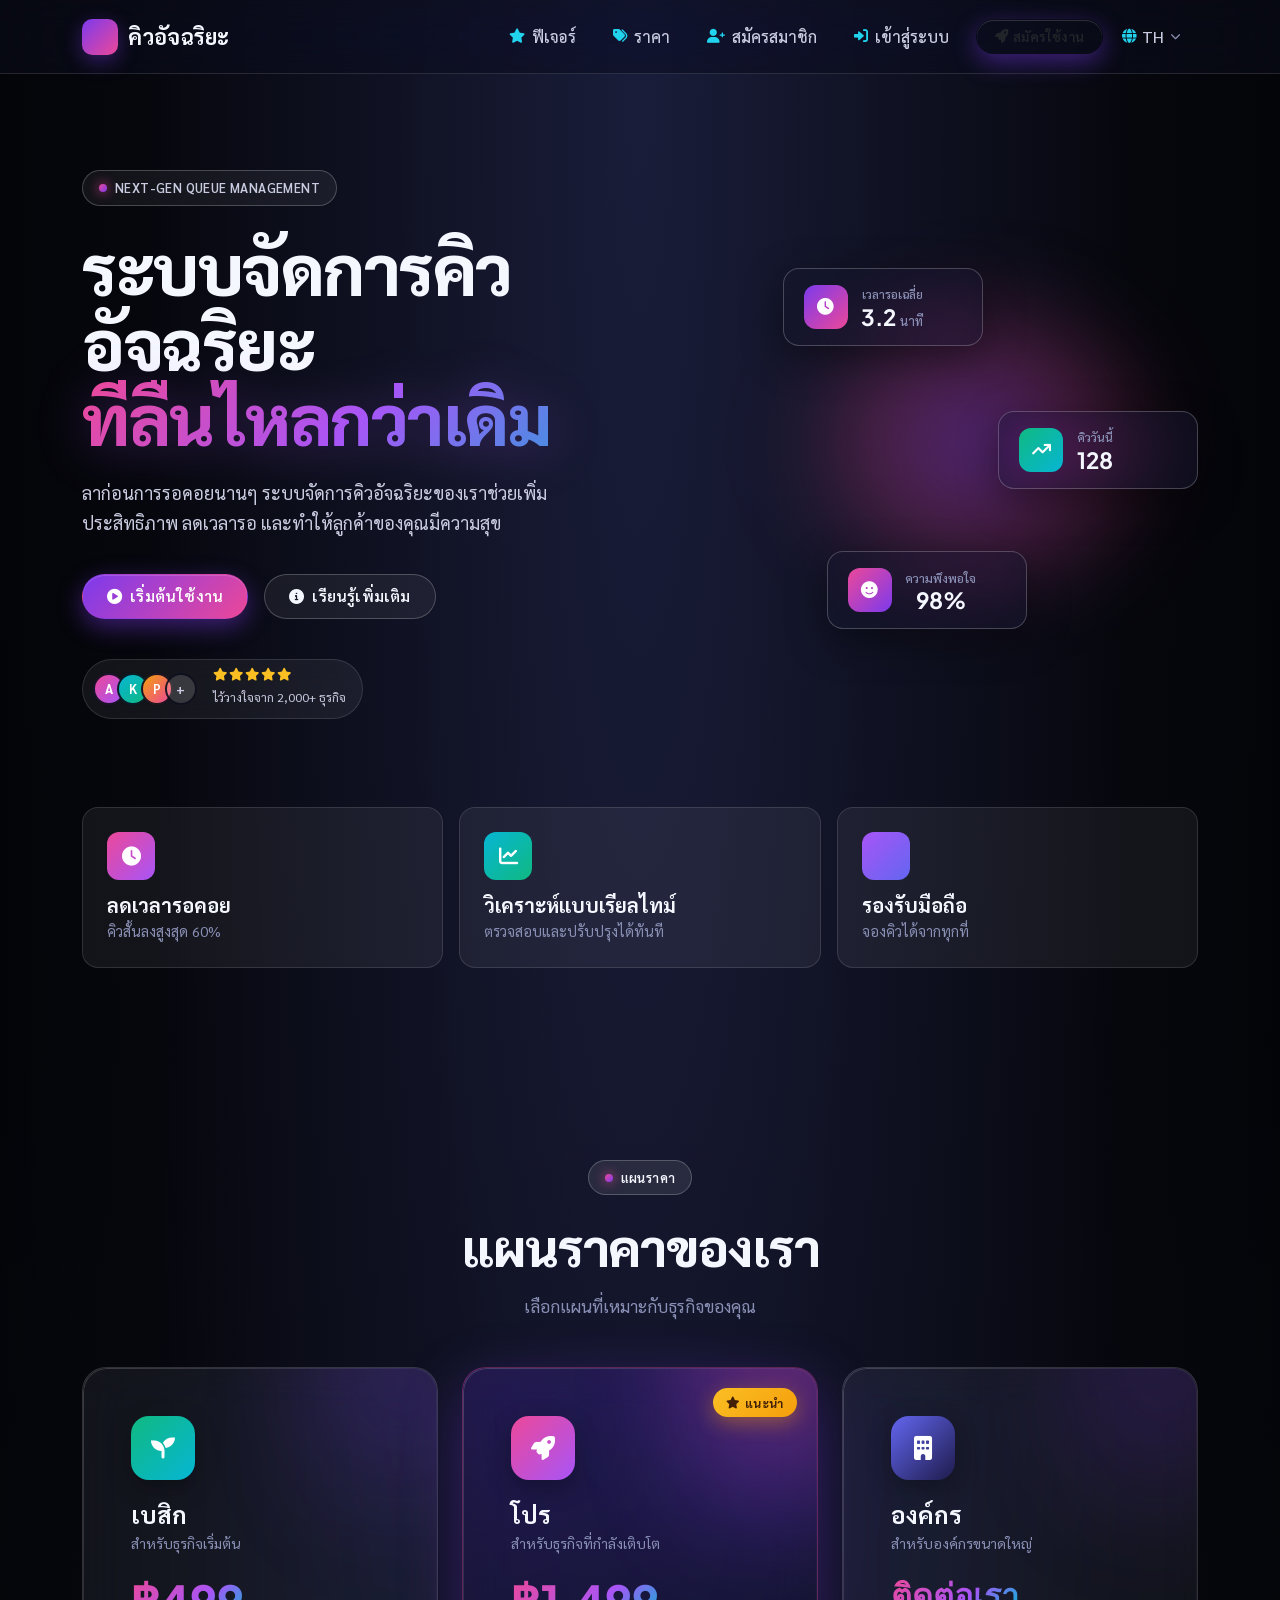
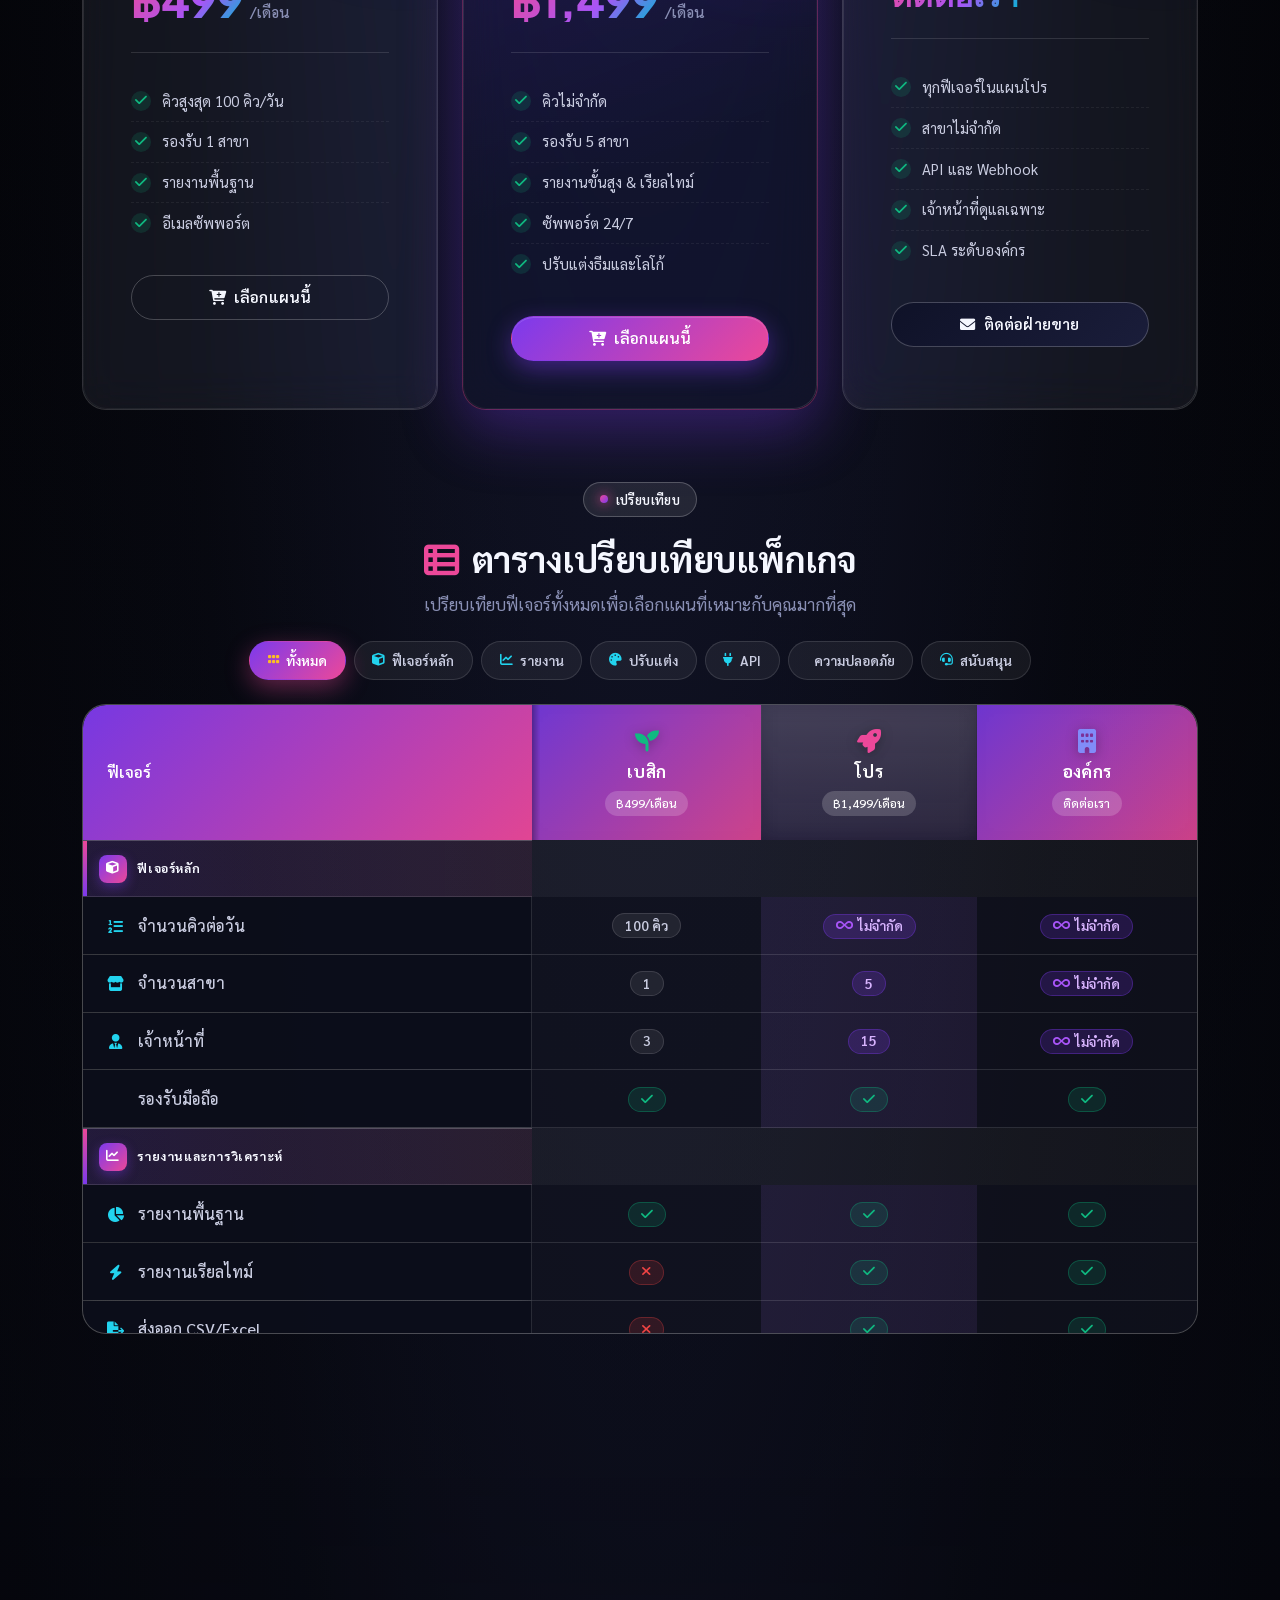
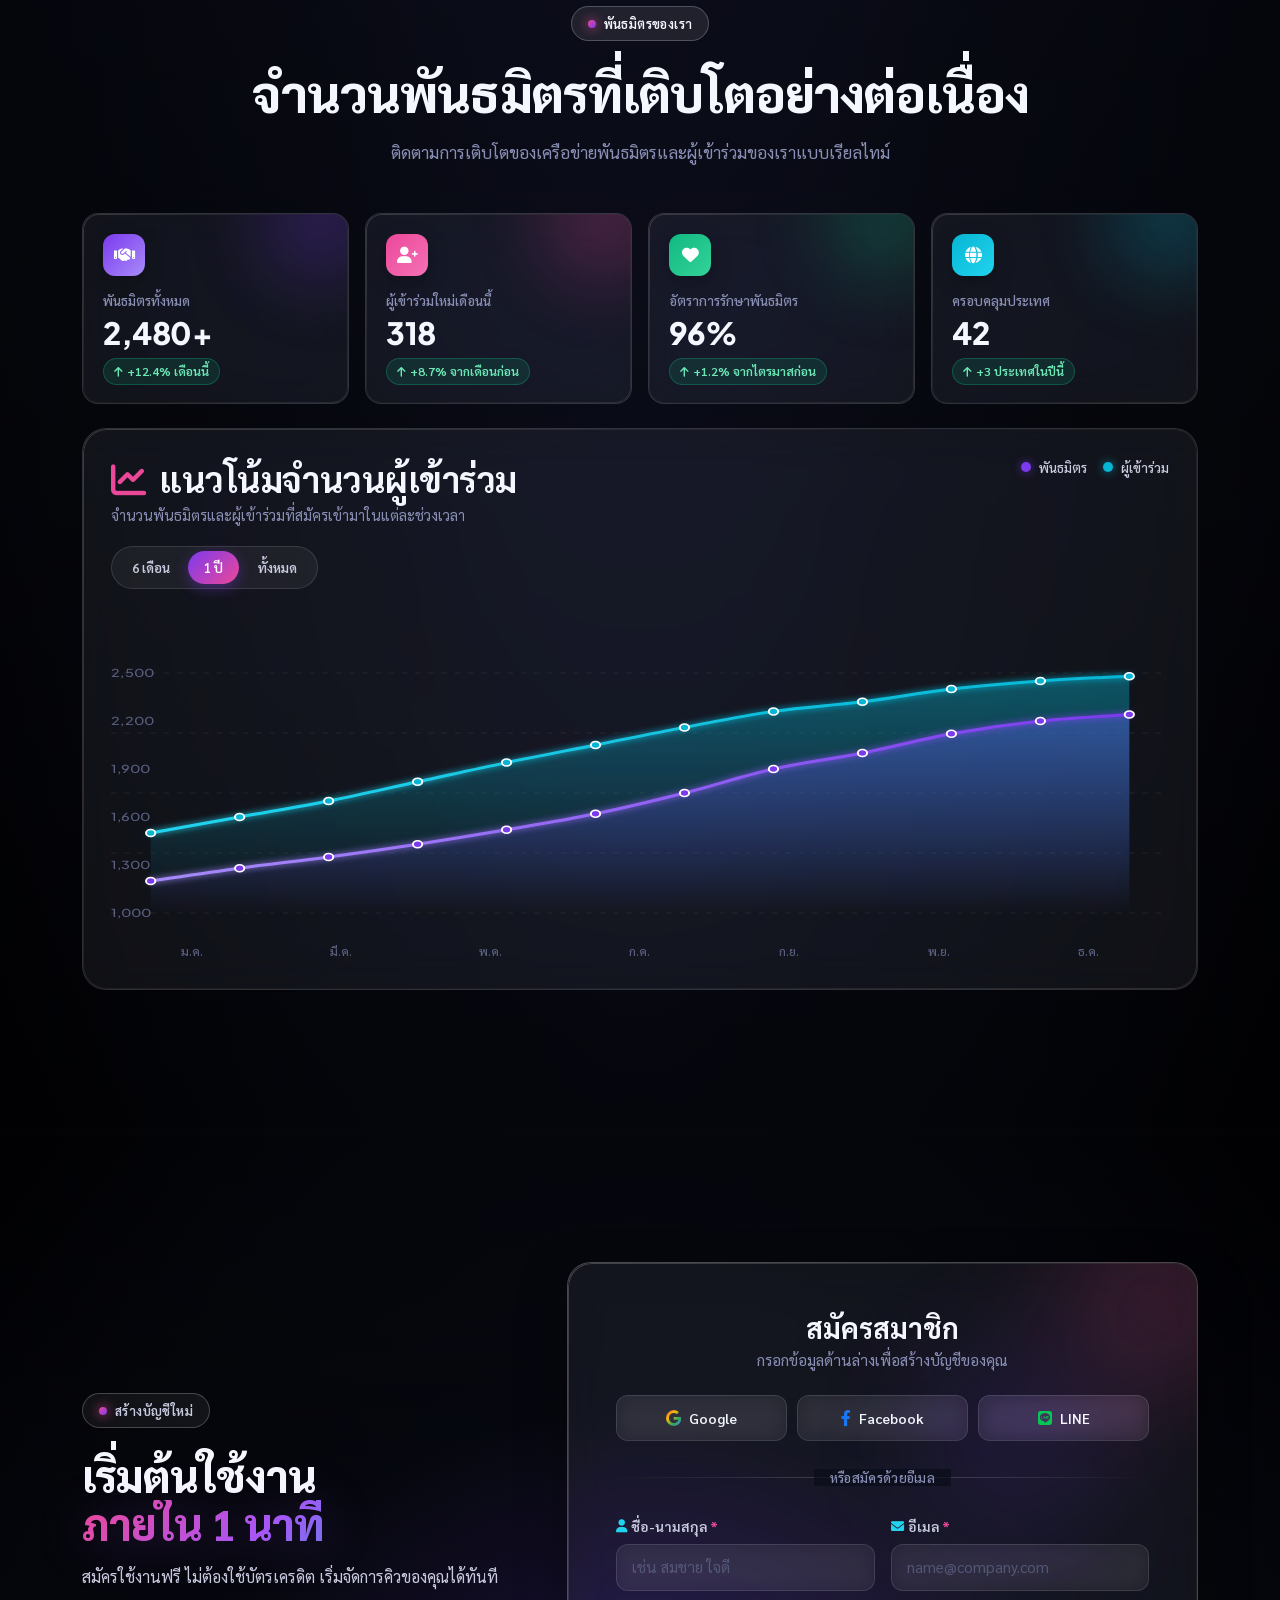
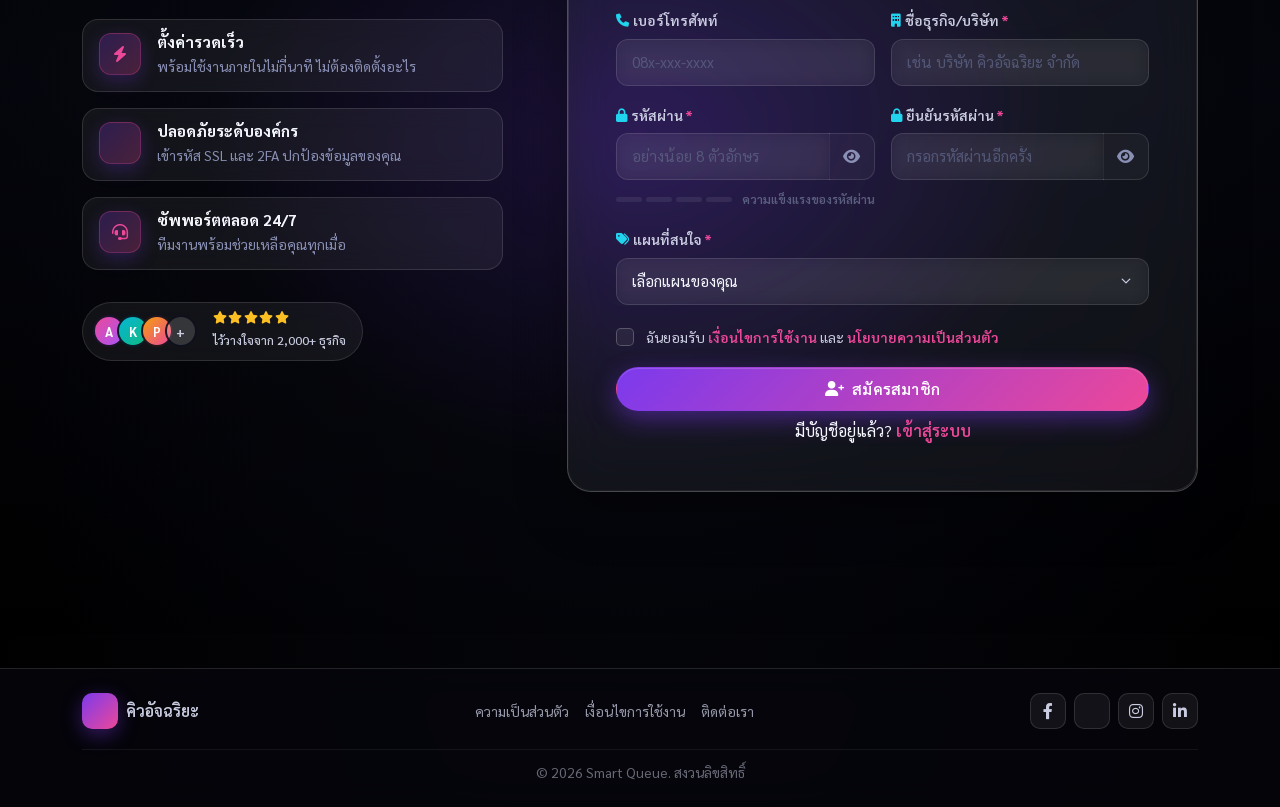
==== commit f2d8e97d: "Include Register From" ====
--- a/landing.html
+++ b/landing.html
@@ -61,13 +61,19 @@
                         </a>
                     </li>
                     <li class="nav-item">
+                        <a class="nav-link aurora-nav-link" href="#register">
+                            <i class="fas fa-user-plus"></i>
+                            <span data-i18n data-th="สมัครสมาชิก" data-en="Register">สมัครสมาชิก</span>
+                        </a>
+                    </li>
+                    <li class="nav-item">
                         <a class="nav-link aurora-nav-link" href="#">
                             <i class="fas fa-right-to-bracket"></i>
                             <span data-i18n data-th="เข้าสู่ระบบ" data-en="Login">เข้าสู่ระบบ</span>
                         </a>
                     </li>
                     <li class="nav-item ms-lg-2">
-                        <a class="btn aurora-btn aurora-btn-glow aurora-btn-sm" href="#pricing">
+                        <a class="btn aurora-btn aurora-btn-glow aurora-btn-sm" href="#register">
                             <i class="fas fa-rocket me-1"></i>
                             <span data-i18n data-th="สมัครใช้งาน" data-en="Get Started">สมัครใช้งาน</span>
                         </a>
@@ -970,6 +976,319 @@
         </div>
     </section>
 
+    <!-- ================= REGISTER ================= -->
+    <section id="register" class="aurora-register">
+        <div class="container py-5">
+            <div class="row align-items-center justify-content-center g-5">
+                <!-- Left side: Welcome / benefits -->
+                <div class="col-lg-5 d-none d-lg-block">
+                    <div class="register-intro animate__animated animate__fadeInLeft">
+                        <span class="hero-eyebrow">
+                            <span class="eyebrow-dot"></span>
+                            <span data-i18n data-th="สร้างบัญชีใหม่" data-en="Create your account">สร้างบัญชีใหม่</span>
+                        </span>
+                        <h2 class="section-title">
+                            <span data-i18n data-th="เริ่มต้นใช้งาน" data-en="Get started in">เริ่มต้นใช้งาน</span>
+                            <span class="hero-title-gradient" data-i18n data-th="ภายใน 1 นาที"
+                                data-en="in just 1 minute">ภายใน 1 นาที</span>
+                        </h2>
+                        <p class="section-sub">
+                            <span data-i18n
+                                data-th="สมัครใช้งานฟรี ไม่ต้องใช้บัตรเครดิต เริ่มจัดการคิวของคุณได้ทันที"
+                                data-en="Sign up for free. No credit card required. Start managing your queues instantly.">สมัครใช้งานฟรี
+                                ไม่ต้องใช้บัตรเครดิต
+                                เริ่มจัดการคิวของคุณได้ทันที</span>
+                        </p>
+
+                        <ul class="register-benefits">
+                            <li>
+                                <span class="benefit-icon"><i class="fas fa-bolt"></i></span>
+                                <div>
+                                    <h6 class="mb-1 fw-bold" data-i18n data-th="ตั้งค่ารวดเร็ว"
+                                        data-en="Quick setup">ตั้งค่ารวดเร็ว</h6>
+                                    <p class="mb-0 small" data-i18n data-th="พร้อมใช้งานภายในไม่กี่นาที ไม่ต้องติดตั้งอะไร"
+                                        data-en="Ready in minutes. Nothing to install.">พร้อมใช้งานภายในไม่กี่นาที
+                                        ไม่ต้องติดตั้งอะไร</p>
+                                </div>
+                            </li>
+                            <li>
+                                <span class="benefit-icon"><i class="fas fa-shield-halved"></i></span>
+                                <div>
+                                    <h6 class="mb-1 fw-bold" data-i18n data-th="ปลอดภัยระดับองค์กร"
+                                        data-en="Enterprise-grade security">ปลอดภัยระดับองค์กร</h6>
+                                    <p class="mb-0 small" data-i18n
+                                        data-th="เข้ารหัส SSL และ 2FA ปกป้องข้อมูลของคุณ"
+                                        data-en="SSL encryption and 2FA keep your data safe.">เข้ารหัส SSL และ 2FA
+                                        ปกป้องข้อมูลของคุณ</p>
+                                </div>
+                            </li>
+                            <li>
+                                <span class="benefit-icon"><i class="fas fa-headset"></i></span>
+                                <div>
+                                    <h6 class="mb-1 fw-bold" data-i18n data-th="ซัพพอร์ตตลอด 24/7"
+                                        data-en="24/7 support">ซัพพอร์ตตลอด 24/7</h6>
+                                    <p class="mb-0 small" data-i18n data-th="ทีมงานพร้อมช่วยเหลือคุณทุกเมื่อ"
+                                        data-en="Our team is here whenever you need help.">ทีมงานพร้อมช่วยเหลือคุณทุกเมื่อ</p>
+                                </div>
+                            </li>
+                        </ul>
+
+                        <div class="register-trust">
+                            <div class="trust-avatars">
+                                <span class="avatar a1">A</span>
+                                <span class="avatar a2">K</span>
+                                <span class="avatar a3">P</span>
+                                <span class="avatar a4">+</span>
+                            </div>
+                            <div class="trust-text">
+                                <div class="trust-stars">
+                                    <i class="fas fa-star"></i>
+                                    <i class="fas fa-star"></i>
+                                    <i class="fas fa-star"></i>
+                                    <i class="fas fa-star"></i>
+                                    <i class="fas fa-star"></i>
+                                </div>
+                                <small data-i18n data-th="ไว้วางใจจาก 2,000+ ธุรกิจ"
+                                    data-en="Trusted by 2,000+ businesses">ไว้วางใจจาก 2,000+ ธุรกิจ</small>
+                            </div>
+                        </div>
+                    </div>
+                </div>
+
+                <!-- Right side: Form card -->
+                <div class="col-lg-7 col-md-10">
+                    <div class="register-card glass-register animate__animated animate__fadeInUp">
+                        <div class="card-glow"></div>
+                        <div class="card-body p-4 p-md-5">
+                            <div class="text-center mb-4">
+                                <h3 class="fw-bold mb-1">
+                                    <span data-i18n data-th="สมัครสมาชิก" data-en="Sign up">สมัครสมาชิก</span>
+                                </h3>
+                                <p class="mb-0 text-secondary-soft" data-i18n
+                                    data-th="กรอกข้อมูลด้านล่างเพื่อสร้างบัญชีของคุณ"
+                                    data-en="Fill in the details below to create your account">กรอกข้อมูลด้านล่างเพื่อสร้างบัญชีของคุณ</p>
+                            </div>
+
+                            <!-- Social sign up -->
+                            <div class="register-social mb-4">
+                                <button type="button" class="social-register-btn social-google" aria-label="Sign up with Google">
+                                    <i class="fab fa-google"></i>
+                                    <span data-i18n data-th="Google" data-en="Google">Google</span>
+                                </button>
+                                <button type="button" class="social-register-btn social-facebook" aria-label="Sign up with Facebook">
+                                    <i class="fab fa-facebook-f"></i>
+                                    <span data-i18n data-th="Facebook" data-en="Facebook">Facebook</span>
+                                </button>
+                                <button type="button" class="social-register-btn social-line" aria-label="Sign up with Line">
+                                    <i class="fab fa-line"></i>
+                                    <span data-i18n data-th="LINE" data-en="LINE">LINE</span>
+                                </button>
+                            </div>
+
+                            <div class="register-divider">
+                                <span data-i18n data-th="หรือสมัครด้วยอีเมล"
+                                    data-en="or sign up with email">หรือสมัครด้วยอีเมล</span>
+                            </div>
+
+                            <form id="registerForm" class="register-form needs-validation" novalidate>
+                                <div class="row g-3">
+                                    <!-- Full name -->
+                                    <div class="col-md-6">
+                                        <label for="regFullName" class="form-label">
+                                            <i class="fas fa-user me-1"></i>
+                                            <span data-i18n data-th="ชื่อ-นามสกุล" data-en="Full name">ชื่อ-นามสกุล</span>
+                                            <span class="required-mark">*</span>
+                                        </label>
+                                        <input type="text" class="form-control aurora-input" id="regFullName"
+                                            name="fullName" required minlength="2" maxlength="80"
+                                            data-i18n-placeholder
+                                            data-th-placeholder="เช่น สมชาย ใจดี"
+                                            data-en-placeholder="e.g. John Doe"
+                                            placeholder="เช่น สมชาย ใจดี">
+                                        <div class="invalid-feedback" data-i18n data-th="กรุณากรอกชื่อ-นามสกุล"
+                                            data-en="Please enter your full name">กรุณากรอกชื่อ-นามสกุล</div>
+                                    </div>
+
+                                    <!-- Email -->
+                                    <div class="col-md-6">
+                                        <label for="regEmail" class="form-label">
+                                            <i class="fas fa-envelope me-1"></i>
+                                            <span data-i18n data-th="อีเมล" data-en="Email">อีเมล</span>
+                                            <span class="required-mark">*</span>
+                                        </label>
+                                        <input type="email" class="form-control aurora-input" id="regEmail"
+                                            name="email" required
+                                            data-i18n-placeholder data-th-placeholder="name@company.com"
+                                            data-en-placeholder="name@company.com" placeholder="name@company.com"
+                                            autocomplete="email">
+                                        <div class="invalid-feedback" data-i18n
+                                            data-th="กรุณากรอกอีเมลให้ถูกต้อง"
+                                            data-en="Please enter a valid email">กรุณากรอกอีเมลให้ถูกต้อง</div>
+                                    </div>
+
+                                    <!-- Phone -->
+                                    <div class="col-md-6">
+                                        <label for="regPhone" class="form-label">
+                                            <i class="fas fa-phone me-1"></i>
+                                            <span data-i18n data-th="เบอร์โทรศัพท์" data-en="Phone number">เบอร์โทรศัพท์</span>
+                                        </label>
+                                        <input type="tel" class="form-control aurora-input" id="regPhone"
+                                            name="phone" maxlength="20" data-validate-phone="true"
+                                            data-i18n-placeholder data-th-placeholder="08x-xxx-xxxx"
+                                            data-en-placeholder="08x-xxx-xxxx" placeholder="08x-xxx-xxxx"
+                                            autocomplete="tel">
+                                        <div class="invalid-feedback" data-i18n
+                                            data-th="กรุณากรอกเบอร์โทรศัพท์ให้ถูกต้อง"
+                                            data-en="Please enter a valid phone number">กรุณากรอกเบอร์โทรศัพท์ให้ถูกต้อง</div>
+                                    </div>
+
+                                    <!-- Company -->
+                                    <div class="col-md-6">
+                                        <label for="regCompany" class="form-label">
+                                            <i class="fas fa-building me-1"></i>
+                                            <span data-i18n data-th="ชื่อธุรกิจ/บริษัท" data-en="Company name">ชื่อธุรกิจ/บริษัท</span>
+                                            <span class="required-mark">*</span>
+                                        </label>
+                                        <input type="text" class="form-control aurora-input" id="regCompany"
+                                            name="company" required minlength="2" maxlength="100"
+                                            data-i18n-placeholder data-th-placeholder="เช่น บริษัท คิวอัจฉริยะ จำกัด"
+                                            data-en-placeholder="e.g. Smart Queue Co., Ltd."
+                                            placeholder="เช่น บริษัท คิวอัจฉริยะ จำกัด"
+                                            autocomplete="organization">
+                                        <div class="invalid-feedback" data-i18n
+                                            data-th="กรุณากรอกชื่อธุรกิจ/บริษัท"
+                                            data-en="Please enter your company name">กรุณากรอกชื่อธุรกิจ/บริษัท</div>
+                                    </div>
+
+                                    <!-- Password -->
+                                    <div class="col-md-6">
+                                        <label for="regPassword" class="form-label">
+                                            <i class="fas fa-lock me-1"></i>
+                                            <span data-i18n data-th="รหัสผ่าน" data-en="Password">รหัสผ่าน</span>
+                                            <span class="required-mark">*</span>
+                                        </label>
+                                        <div class="input-group aurora-input-group">
+                                            <input type="password" class="form-control aurora-input" id="regPassword"
+                                                name="password" required minlength="8" maxlength="64"
+                                                data-i18n-placeholder data-th-placeholder="อย่างน้อย 8 ตัวอักษร"
+                                                data-en-placeholder="At least 8 characters"
+                                                placeholder="อย่างน้อย 8 ตัวอักษร"
+                                                autocomplete="new-password">
+                                            <button type="button" class="btn aurora-input-toggle"
+                                                data-toggle="regPassword" aria-label="Toggle password visibility">
+                                                <i class="fas fa-eye"></i>
+                                            </button>
+                                        </div>
+                                        <div class="password-strength mt-2" id="passwordStrength" aria-hidden="true">
+                                            <div class="password-strength-bar">
+                                                <span class="seg"></span>
+                                                <span class="seg"></span>
+                                                <span class="seg"></span>
+                                                <span class="seg"></span>
+                                            </div>
+                                            <small class="password-strength-label" data-i18n data-th="ความแข็งแรงของรหัสผ่าน"
+                                                data-en="Password strength">ความแข็งแรงของรหัสผ่าน</small>
+                                        </div>
+                                        <div class="invalid-feedback" data-i18n
+                                            data-th="รหัสผ่านต้องมีอย่างน้อย 8 ตัวอักษร"
+                                            data-en="Password must be at least 8 characters">รหัสผ่านต้องมีอย่างน้อย 8 ตัวอักษร</div>
+                                    </div>
+
+                                    <!-- Confirm password -->
+                                    <div class="col-md-6">
+                                        <label for="regConfirmPassword" class="form-label">
+                                            <i class="fas fa-lock me-1"></i>
+                                            <span data-i18n data-th="ยืนยันรหัสผ่าน" data-en="Confirm password">ยืนยันรหัสผ่าน</span>
+                                            <span class="required-mark">*</span>
+                                        </label>
+                                        <div class="input-group aurora-input-group">
+                                            <input type="password" class="form-control aurora-input"
+                                                id="regConfirmPassword" name="confirmPassword" required minlength="8"
+                                                maxlength="64"
+                                                data-i18n-placeholder data-th-placeholder="กรอกรหัสผ่านอีกครั้ง"
+                                                data-en-placeholder="Re-enter your password"
+                                                placeholder="กรอกรหัสผ่านอีกครั้ง"
+                                                autocomplete="new-password">
+                                            <button type="button" class="btn aurora-input-toggle"
+                                                data-toggle="regConfirmPassword"
+                                                aria-label="Toggle confirm password visibility">
+                                                <i class="fas fa-eye"></i>
+                                            </button>
+                                        </div>
+                                        <div class="invalid-feedback" data-i18n
+                                            data-th="รหัสผ่านยืนยันไม่ตรงกัน"
+                                            data-en="Passwords do not match">รหัสผ่านยืนยันไม่ตรงกัน</div>
+                                    </div>
+
+                                    <!-- Plan -->
+                                    <div class="col-12">
+                                        <label for="regPlan" class="form-label">
+                                            <i class="fas fa-tags me-1"></i>
+                                            <span data-i18n data-th="แผนที่สนใจ" data-en="Plan of interest">แผนที่สนใจ</span>
+                                            <span class="required-mark">*</span>
+                                        </label>
+                                        <select class="form-select aurora-input aurora-select" id="regPlan" name="plan"
+                                            required>
+                                            <option value="" disabled selected data-i18n data-th="เลือกแผนของคุณ"
+                                                data-en="Select your plan">เลือกแผนของคุณ</option>
+                                            <option value="basic" data-i18n data-th="เบสิก — ฿499/เดือน"
+                                                data-en="Basic — ฿499/mo">เบสิก — ฿499/เดือน</option>
+                                            <option value="pro" data-i18n data-th="โปร — ฿1,499/เดือน (แนะนำ)"
+                                                data-en="Pro — ฿1,499/mo (Popular)">โปร — ฿1,499/เดือน (แนะนำ)</option>
+                                            <option value="enterprise" data-i18n data-th="องค์กร — ติดต่อเรา"
+                                                data-en="Enterprise — Contact us">องค์กร — ติดต่อเรา</option>
+                                        </select>
+                                        <div class="invalid-feedback" data-i18n data-th="กรุณาเลือกแผน"
+                                            data-en="Please select a plan">กรุณาเลือกแผน</div>
+                                    </div>
+
+                                    <!-- Terms -->
+                                    <div class="col-12">
+                                        <div class="form-check aurora-check">
+                                            <input class="form-check-input" type="checkbox" id="regTerms" name="terms"
+                                                required>
+                                            <label class="form-check-label" for="regTerms">
+                                                <span data-i18n data-th="ฉันยอมรับ" data-en="I agree to the">ฉันยอมรับ</span>
+                                                <a href="#" class="register-link"
+                                                    data-i18n data-th="เงื่อนไขการใช้งาน"
+                                                    data-en="Terms of Service">เงื่อนไขการใช้งาน</a>
+                                                <span data-i18n data-th="และ" data-en="and">และ</span>
+                                                <a href="#" class="register-link" data-i18n
+                                                    data-th="นโยบายความเป็นส่วนตัว"
+                                                    data-en="Privacy Policy">นโยบายความเป็นส่วนตัว</a>
+                                            </label>
+                                        </div>
+                                        <div class="invalid-feedback" data-i18n
+                                            data-th="คุณต้องยอมรับเงื่อนไขก่อนดำเนินการต่อ"
+                                            data-en="You must accept the terms to continue">คุณต้องยอมรับเงื่อนไขก่อนดำเนินการต่อ</div>
+                                    </div>
+
+                                    <!-- Submit -->
+                                    <div class="col-12">
+                                        <button type="submit" class="btn aurora-btn aurora-btn-primary aurora-btn-glow w-100"
+                                            id="registerSubmit">
+                                            <span class="spinner" aria-hidden="true"></span>
+                                            <i class="fas fa-user-plus me-2 submit-icon"></i>
+                                            <span class="submit-text" data-i18n data-th="สมัครสมาชิก"
+                                                data-en="Create account">สมัครสมาชิก</span>
+                                        </button>
+                                    </div>
+
+                                    <!-- Login link -->
+                                    <div class="col-12 text-center mt-2">
+                                        <span data-i18n data-th="มีบัญชีอยู่แล้ว?" data-en="Already have an account?">มีบัญชีอยู่แล้ว?</span>
+                                        <a href="#" class="register-link fw-semibold" data-i18n data-th="เข้าสู่ระบบ"
+                                            data-en="Sign in">เข้าสู่ระบบ</a>
+                                    </div>
+                                </div>
+                            </form>
+                        </div>
+                    </div>
+                </div>
+            </div>
+        </div>
+    </section>
+
     <!-- ================= FOOTER ================= -->
     <footer class="aurora-footer">
         <div class="container py-4">
--- a/styles.css
+++ b/styles.css
@@ -1702,6 +1702,650 @@
     }
 }
 
+/* ==================== REGISTER FORM ==================== */
+.aurora-register {
+    position: relative;
+    padding: 5rem 0 6rem;
+    background: linear-gradient(180deg, transparent 0%, rgba(11, 13, 26, 0.45) 50%, transparent 100%);
+    overflow: hidden;
+}
+
+.aurora-register::before {
+    content: '';
+    position: absolute;
+    top: 20%;
+    left: 50%;
+    transform: translateX(-50%);
+    width: 80%;
+    height: 70%;
+    background: radial-gradient(ellipse at center, rgba(124, 58, 237, 0.18) 0%, transparent 60%);
+    pointer-events: none;
+    z-index: 0;
+}
+
+.aurora-register .container {
+    position: relative;
+    z-index: 1;
+}
+
+/* ---- Left intro column ---- */
+.register-intro {
+    padding-right: 1rem;
+}
+
+.register-intro .section-title {
+    font-family: 'Plus Jakarta Sans', 'Sarabun', sans-serif;
+    font-size: clamp(1.9rem, 3.4vw, 2.8rem);
+    font-weight: 800;
+    line-height: 1.1;
+    letter-spacing: -1px;
+    margin-bottom: 1rem;
+    color: var(--ink-0);
+    text-align: left;
+}
+
+.register-intro .section-sub {
+    color: var(--ink-1);
+    font-size: 1rem;
+    line-height: 1.65;
+    margin-bottom: 1.75rem;
+    text-align: left;
+}
+
+.register-benefits {
+    list-style: none;
+    padding: 0;
+    margin: 0 0 2rem 0;
+    display: flex;
+    flex-direction: column;
+    gap: 1rem;
+}
+
+.register-benefits li {
+    display: flex;
+    align-items: flex-start;
+    gap: 1rem;
+    padding: 0.85rem 1rem;
+    background: var(--glass-bg);
+    border: 1px solid var(--glass-border);
+    border-radius: var(--radius-md);
+    backdrop-filter: blur(12px);
+    transition: transform 0.25s var(--ease), border-color 0.25s var(--ease);
+}
+
+.register-benefits li:hover {
+    transform: translateX(4px);
+    border-color: var(--glass-border-strong);
+}
+
+.register-benefits .benefit-icon {
+    flex-shrink: 0;
+    width: 42px;
+    height: 42px;
+    border-radius: 12px;
+    display: inline-flex;
+    align-items: center;
+    justify-content: center;
+    background: linear-gradient(135deg, rgba(124, 58, 237, 0.25), rgba(236, 72, 153, 0.25));
+    color: var(--aurora-3);
+    font-size: 1rem;
+    border: 1px solid rgba(236, 72, 153, 0.3);
+    box-shadow: 0 6px 18px rgba(124, 58, 237, 0.25);
+}
+
+.register-benefits h6 {
+    color: var(--ink-0);
+    font-size: 0.98rem;
+}
+
+.register-benefits p {
+    color: var(--ink-2);
+    line-height: 1.5;
+}
+
+/* ---- Register card (right side) ---- */
+.glass-register {
+    position: relative;
+    background: var(--glass-bg);
+    border: 1px solid var(--glass-border-strong);
+    border-radius: var(--radius-lg);
+    backdrop-filter: blur(22px) saturate(160%);
+    -webkit-backdrop-filter: blur(22px) saturate(160%);
+    overflow: hidden;
+    box-shadow: 0 20px 50px rgba(0, 0, 0, 0.35);
+}
+
+.glass-register::before {
+    content: '';
+    position: absolute;
+    inset: 0;
+    border-radius: var(--radius-lg);
+    padding: 1px;
+    background: linear-gradient(135deg, rgba(255, 255, 255, 0.2), rgba(255, 255, 255, 0.02) 50%, rgba(255, 255, 255, 0.12));
+    -webkit-mask: linear-gradient(#000 0 0) content-box, linear-gradient(#000 0 0);
+    -webkit-mask-composite: xor;
+    mask-composite: exclude;
+    pointer-events: none;
+}
+
+.glass-register .card-glow {
+    position: absolute;
+    top: -120px;
+    right: -120px;
+    width: 320px;
+    height: 320px;
+    border-radius: 50%;
+    background: radial-gradient(circle, rgba(236, 72, 153, 0.35) 0%, transparent 70%);
+    filter: blur(40px);
+    pointer-events: none;
+    z-index: 0;
+}
+
+.glass-register .card-glow::after {
+    content: '';
+    position: absolute;
+    bottom: -120px;
+    left: -120px;
+    width: 280px;
+    height: 280px;
+    border-radius: 50%;
+    background: radial-gradient(circle, rgba(124, 58, 237, 0.35) 0%, transparent 70%);
+    filter: blur(40px);
+}
+
+.glass-register .card-body {
+    position: relative;
+    z-index: 1;
+}
+
+.text-secondary-soft {
+    color: var(--ink-2) !important;
+    font-size: 0.95rem;
+}
+
+/* ---- Social register buttons ---- */
+.register-social {
+    display: grid;
+    grid-template-columns: repeat(3, 1fr);
+    gap: 0.65rem;
+}
+
+.social-register-btn {
+    display: inline-flex;
+    align-items: center;
+    justify-content: center;
+    gap: 0.5rem;
+    padding: 0.7rem 0.5rem;
+    border-radius: 12px;
+    background: var(--glass-bg);
+    border: 1px solid var(--glass-border);
+    color: var(--ink-0);
+    font-weight: 600;
+    font-size: 0.88rem;
+    transition: all 0.25s var(--ease);
+    cursor: pointer;
+    backdrop-filter: blur(10px);
+}
+
+.social-register-btn i {
+    font-size: 1rem;
+}
+
+.social-register-btn.social-google i {
+    background: linear-gradient(135deg, #ea4335, #fbbc05, #34a853, #4285f4);
+    -webkit-background-clip: text;
+    background-clip: text;
+    -webkit-text-fill-color: transparent;
+    color: transparent;
+}
+
+.social-register-btn.social-facebook i {
+    color: #1877f2;
+}
+
+.social-register-btn.social-line i {
+    color: #06c755;
+}
+
+.social-register-btn:hover {
+    transform: translateY(-2px);
+    border-color: var(--glass-border-strong);
+    background: var(--glass-bg-strong);
+    box-shadow: 0 8px 20px rgba(0, 0, 0, 0.25);
+}
+
+/* ---- Divider ---- */
+.register-divider {
+    position: relative;
+    text-align: center;
+    margin: 0.5rem 0 1.5rem;
+}
+
+.register-divider::before {
+    content: '';
+    position: absolute;
+    top: 50%;
+    left: 0;
+    right: 0;
+    height: 1px;
+    background: linear-gradient(90deg, transparent, var(--glass-border-strong), transparent);
+}
+
+.register-divider span {
+    position: relative;
+    background: rgba(11, 13, 26, 0.7);
+    backdrop-filter: blur(8px);
+    padding: 0 1rem;
+    color: var(--ink-2);
+    font-size: 0.82rem;
+    font-weight: 500;
+    letter-spacing: 0.3px;
+}
+
+/* ---- Form labels & inputs ---- */
+.register-form .form-label {
+    color: var(--ink-1);
+    font-weight: 600;
+    font-size: 0.88rem;
+    margin-bottom: 0.45rem;
+    display: inline-flex;
+    align-items: center;
+}
+
+.register-form .form-label i {
+    color: var(--aurora-4);
+    font-size: 0.82rem;
+}
+
+.required-mark {
+    color: var(--aurora-3);
+    margin-left: 0.15rem;
+    font-weight: 700;
+}
+
+.aurora-input {
+    background: rgba(255, 255, 255, 0.04) !important;
+    border: 1px solid var(--glass-border) !important;
+    border-radius: 12px !important;
+    color: var(--ink-0) !important;
+    padding: 0.7rem 0.95rem !important;
+    font-size: 0.95rem !important;
+    transition: all 0.25s var(--ease) !important;
+    backdrop-filter: blur(8px);
+}
+
+.aurora-input::placeholder {
+    color: var(--ink-3);
+    opacity: 0.85;
+}
+
+.aurora-input:hover {
+    border-color: var(--glass-border-strong) !important;
+    background: rgba(255, 255, 255, 0.06) !important;
+}
+
+.aurora-input:focus {
+    background: rgba(255, 255, 255, 0.08) !important;
+    border-color: var(--aurora-3) !important;
+    box-shadow: 0 0 0 3px rgba(236, 72, 153, 0.18) !important;
+    outline: none !important;
+}
+
+.aurora-input.is-invalid,
+.was-validated .aurora-input:invalid {
+    border-color: #fca5a5 !important;
+    box-shadow: 0 0 0 3px rgba(239, 68, 68, 0.15) !important;
+}
+
+.aurora-input.is-valid,
+.was-validated .aurora-input:valid {
+    border-color: rgba(16, 185, 129, 0.6) !important;
+}
+
+.invalid-feedback {
+    font-size: 0.8rem;
+    margin-top: 0.35rem;
+    color: #fca5a5;
+    font-weight: 500;
+}
+
+/* Select arrow */
+.aurora-select {
+    background-image: url("data:image/svg+xml,%3Csvg xmlns='http://www.w3.org/2000/svg' viewBox='0 0 16 16'%3E%3Cpath fill='none' stroke='%23c9cce0' stroke-linecap='round' stroke-linejoin='round' stroke-width='2' d='M2 5l6 6 6-6'/%3E%3C/svg%3E") !important;
+    background-repeat: no-repeat !important;
+    background-position: right 0.95rem center !important;
+    background-size: 14px 10px !important;
+    padding-right: 2.5rem !important;
+    appearance: none !important;
+    -webkit-appearance: none !important;
+}
+
+.aurora-select option {
+    background: #0b0d1a;
+    color: var(--ink-0);
+}
+
+/* Input group with toggle */
+.aurora-input-group {
+    position: relative;
+    display: flex;
+    flex-wrap: nowrap;
+    align-items: stretch;
+    width: 100%;
+}
+
+.aurora-input-group .aurora-input {
+    border-top-right-radius: 0 !important;
+    border-bottom-right-radius: 0 !important;
+    border-right: 0 !important;
+}
+
+.aurora-input-toggle {
+    display: inline-flex !important;
+    align-items: center;
+    justify-content: center;
+    width: 46px;
+    flex-shrink: 0;
+    border: 1px solid var(--glass-border) !important;
+    border-left: 0 !important;
+    border-top-left-radius: 0 !important;
+    border-bottom-left-radius: 0 !important;
+    border-top-right-radius: 12px !important;
+    border-bottom-right-radius: 12px !important;
+    background: rgba(255, 255, 255, 0.04) !important;
+    color: var(--ink-2) !important;
+    transition: all 0.25s var(--ease);
+}
+
+.aurora-input-toggle:hover {
+    color: var(--aurora-3) !important;
+    background: rgba(255, 255, 255, 0.07) !important;
+    border-color: var(--glass-border-strong) !important;
+}
+
+.aurora-input-toggle i {
+    font-size: 0.95rem;
+}
+
+/* ---- Password strength ---- */
+.password-strength {
+    display: flex;
+    align-items: center;
+    gap: 0.6rem;
+    min-height: 22px;
+}
+
+.password-strength-bar {
+    display: flex;
+    gap: 4px;
+    flex: 1;
+}
+
+.password-strength-bar .seg {
+    flex: 1;
+    height: 5px;
+    background: rgba(255, 255, 255, 0.08);
+    border-radius: 3px;
+    transition: background 0.25s var(--ease), box-shadow 0.25s var(--ease);
+}
+
+.password-strength-label {
+    color: var(--ink-3);
+    font-size: 0.75rem;
+    font-weight: 600;
+    min-width: 90px;
+    text-align: right;
+    transition: color 0.25s var(--ease);
+}
+
+/* Strength states */
+.password-strength[data-strength="1"] .seg:nth-child(-n+1) {
+    background: #ef4444;
+    box-shadow: 0 0 8px rgba(239, 68, 68, 0.5);
+}
+.password-strength[data-strength="1"] .password-strength-label {
+    color: #fca5a5;
+}
+
+.password-strength[data-strength="2"] .seg:nth-child(-n+2) {
+    background: #f59e0b;
+    box-shadow: 0 0 8px rgba(245, 158, 11, 0.5);
+}
+.password-strength[data-strength="2"] .password-strength-label {
+    color: #fcd34d;
+}
+
+.password-strength[data-strength="3"] .seg:nth-child(-n+3) {
+    background: #06b6d4;
+    box-shadow: 0 0 8px rgba(6, 182, 212, 0.5);
+}
+.password-strength[data-strength="3"] .password-strength-label {
+    color: #67e8f9;
+}
+
+.password-strength[data-strength="4"] .seg:nth-child(-n+4) {
+    background: linear-gradient(90deg, #10b981, #34d399);
+    box-shadow: 0 0 10px rgba(16, 185, 129, 0.6);
+}
+.password-strength[data-strength="4"] .password-strength-label {
+    color: #6ee7b7;
+}
+
+/* ---- Checkbox ---- */
+.aurora-check {
+    padding-left: 1.85em;
+    margin-top: 0.25rem;
+}
+
+.aurora-check .form-check-input {
+    width: 1.15em;
+    height: 1.15em;
+    margin-top: 0.18em;
+    margin-left: -1.85em;
+    background-color: rgba(255, 255, 255, 0.06);
+    border: 1.5px solid var(--glass-border-strong);
+    border-radius: 5px;
+    transition: all 0.2s var(--ease);
+    cursor: pointer;
+}
+
+.aurora-check .form-check-input:hover {
+    border-color: var(--aurora-3);
+}
+
+.aurora-check .form-check-input:checked {
+    background-color: var(--aurora-1);
+    border-color: var(--aurora-1);
+    box-shadow: 0 0 0 3px rgba(124, 58, 237, 0.2);
+}
+
+.aurora-check .form-check-input:focus {
+    box-shadow: 0 0 0 3px rgba(236, 72, 153, 0.2);
+    border-color: var(--aurora-3);
+}
+
+.aurora-check .form-check-label {
+    color: var(--ink-1);
+    font-size: 0.88rem;
+    cursor: pointer;
+    user-select: none;
+}
+
+.register-link {
+    color: var(--aurora-3);
+    text-decoration: none;
+    font-weight: 600;
+    transition: color 0.2s var(--ease);
+}
+
+.register-link:hover {
+    color: var(--aurora-1);
+    text-decoration: underline;
+}
+
+/* ---- Register button states ---- */
+#registerSubmit.is-loading {
+    pointer-events: none;
+    opacity: 0.85;
+}
+
+#registerSubmit .spinner {
+    display: none;
+    width: 16px;
+    height: 16px;
+    border: 2px solid rgba(255, 255, 255, 0.3);
+    border-top-color: #fff;
+    border-radius: 50%;
+    animation: spin 0.7s linear infinite;
+    margin-right: 0.5rem;
+}
+
+#registerSubmit.is-loading .spinner {
+    display: inline-block;
+}
+
+#registerSubmit.is-success {
+    background: linear-gradient(135deg, #10b981, #34d399) !important;
+    border-color: transparent !important;
+}
+
+@keyframes spin {
+    to { transform: rotate(360deg); }
+}
+
+/* ---- Success card ---- */
+.register-success {
+    text-align: center;
+    padding: 2rem 1rem;
+}
+
+.register-success .success-icon {
+    width: 88px;
+    height: 88px;
+    margin: 0 auto 1.25rem;
+    border-radius: 50%;
+    background: linear-gradient(135deg, #10b981, #34d399);
+    display: inline-flex;
+    align-items: center;
+    justify-content: center;
+    font-size: 2.5rem;
+    color: #fff;
+    box-shadow: 0 12px 36px rgba(16, 185, 129, 0.4);
+    animation: successPop 0.6s var(--ease);
+}
+
+@keyframes successPop {
+    0%   { transform: scale(0.5); opacity: 0; }
+    60%  { transform: scale(1.1); opacity: 1; }
+    100% { transform: scale(1); }
+}
+
+.register-success h3 {
+    color: var(--ink-0);
+    margin-bottom: 0.5rem;
+    font-weight: 700;
+}
+
+.register-success p {
+    color: var(--ink-1);
+    margin-bottom: 1.5rem;
+}
+
+.register-success .success-summary {
+    text-align: left;
+    background: var(--glass-bg);
+    border: 1px solid var(--glass-border);
+    border-radius: var(--radius-md);
+    padding: 1rem 1.25rem;
+    margin: 1.25rem 0;
+}
+
+.register-success .success-summary .row-line {
+    display: flex;
+    justify-content: space-between;
+    padding: 0.4rem 0;
+    border-bottom: 1px dashed var(--glass-border);
+    color: var(--ink-1);
+    font-size: 0.9rem;
+}
+
+.register-success .success-summary .row-line:last-child {
+    border-bottom: none;
+}
+
+.register-success .success-summary .row-line strong {
+    color: var(--ink-0);
+    font-weight: 600;
+    word-break: break-word;
+    text-align: right;
+    max-width: 60%;
+}
+
+/* ---- Trust badge (in intro) ---- */
+.register-trust {
+    display: inline-flex;
+    align-items: center;
+    gap: 1rem;
+    padding: 0.6rem 1rem 0.6rem 0.6rem;
+    background: var(--glass-bg);
+    border: 1px solid var(--glass-border);
+    border-radius: 999px;
+    backdrop-filter: blur(12px);
+}
+
+.register-trust .trust-stars {
+    color: #fbbf24;
+    font-size: 0.78rem;
+    display: flex;
+    gap: 0.1rem;
+}
+
+.register-trust small {
+    color: var(--ink-1);
+    font-weight: 500;
+}
+
+@media (max-width: 991.98px) {
+    .register-intro {
+        text-align: center;
+        padding-right: 0;
+        margin-bottom: 1rem;
+    }
+
+    .register-intro .section-title,
+    .register-intro .section-sub {
+        text-align: center;
+    }
+
+    .register-intro .hero-eyebrow {
+        margin-left: auto;
+        margin-right: auto;
+    }
+
+    .register-benefits li {
+        text-align: left;
+    }
+
+    .register-trust {
+        margin: 0 auto;
+    }
+}
+
+@media (max-width: 575.98px) {
+    .register-social {
+        grid-template-columns: 1fr;
+    }
+
+    .password-strength-label {
+        min-width: 60px;
+        font-size: 0.7rem;
+    }
+
+    .glass-register .card-body {
+        padding: 1.5rem 1.25rem !important;
+    }
+}
+
 /* ==================== FOOTER ==================== */
 .aurora-footer {
     position: relative;
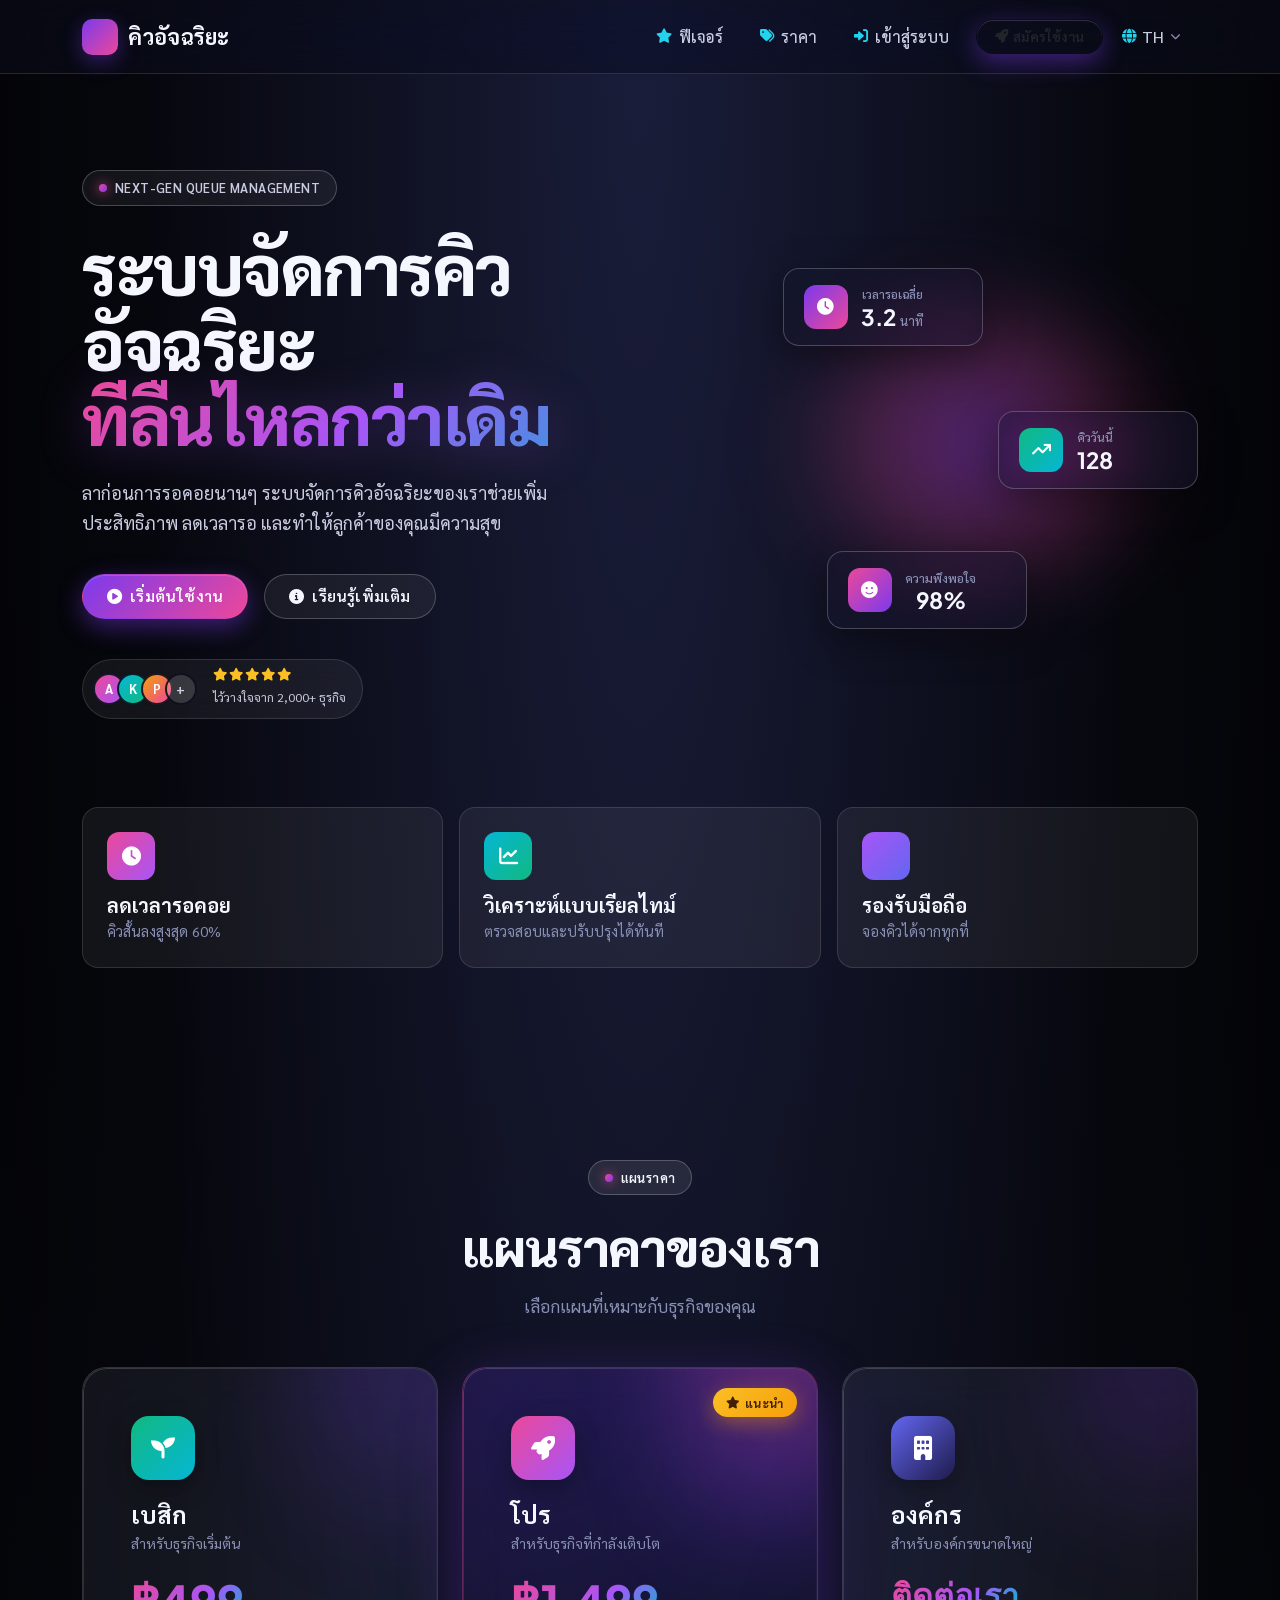
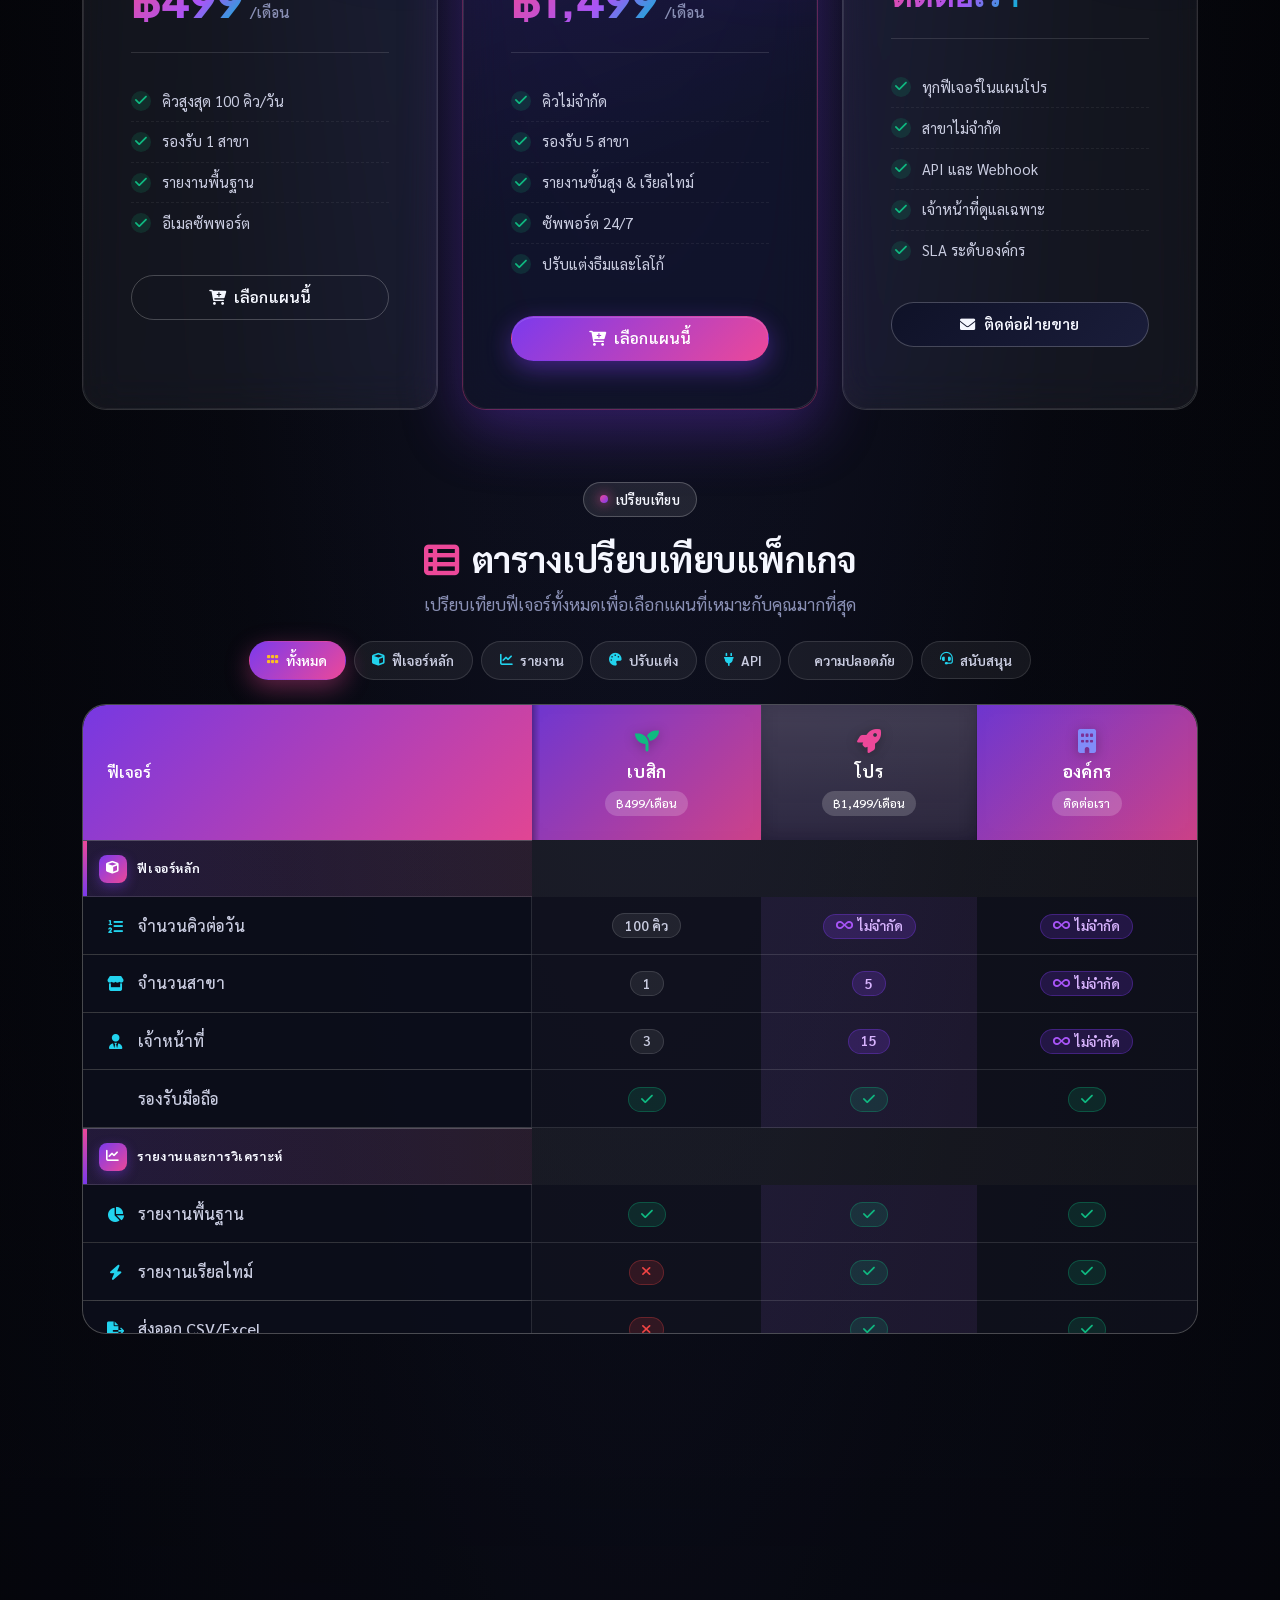
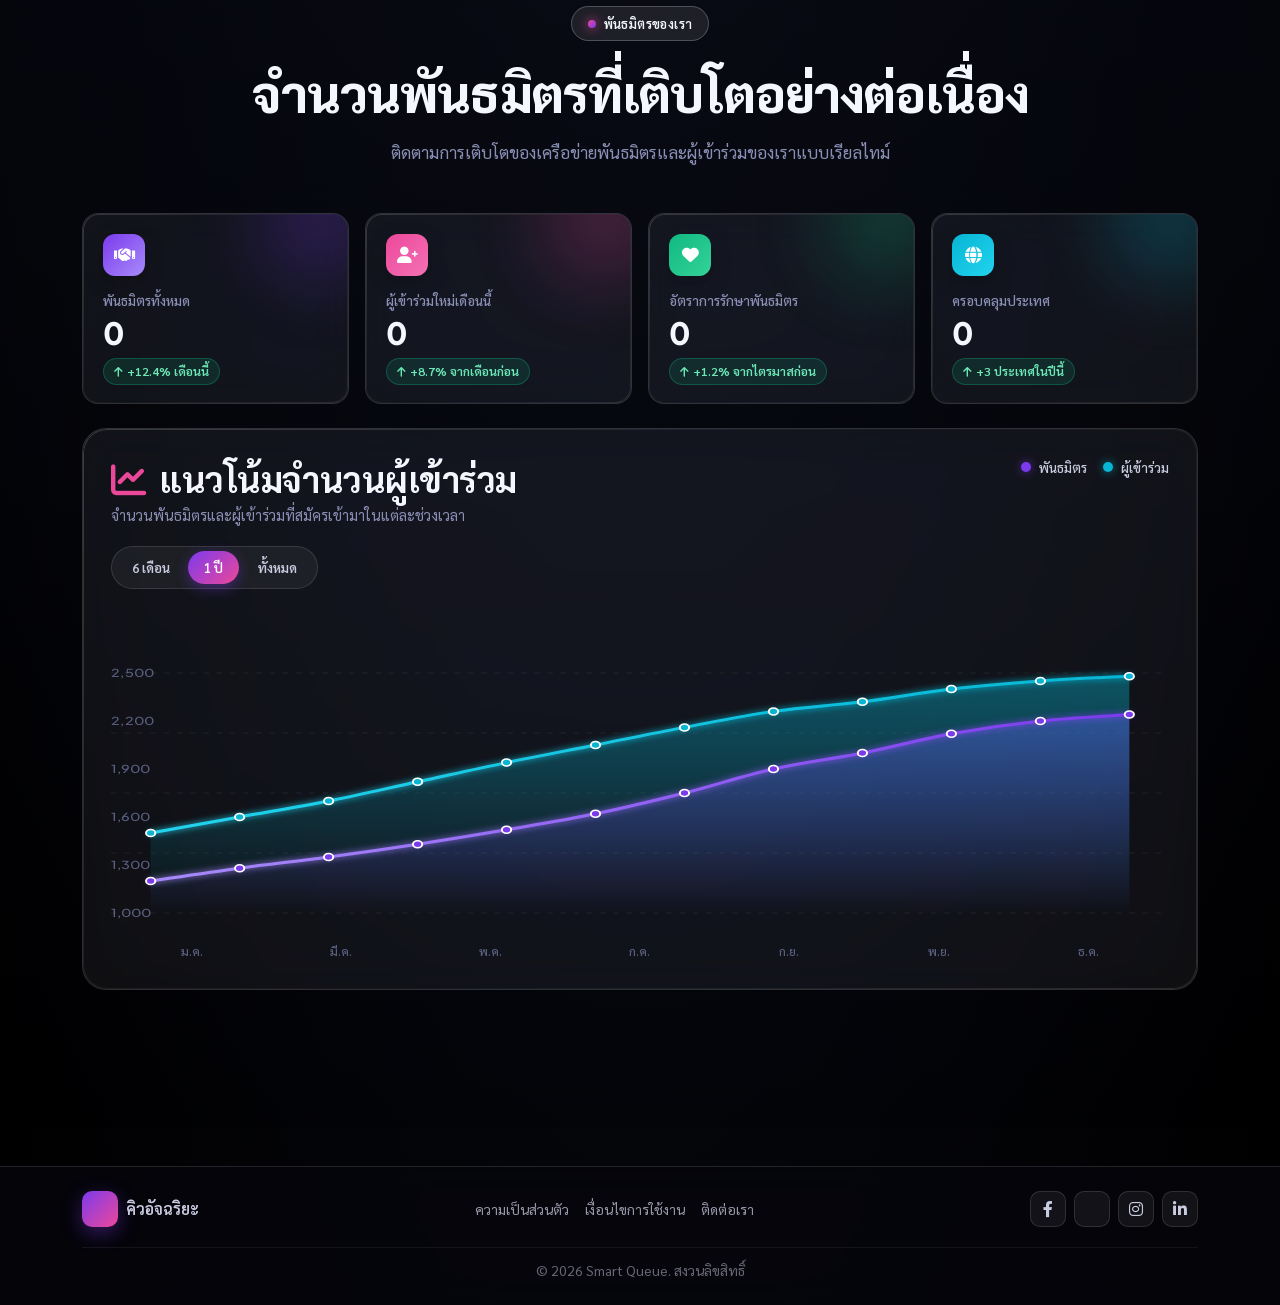
==== commit 8ae9515c: "Update content landing page" ====
--- a/landing.html
+++ b/landing.html
@@ -61,19 +61,13 @@
                         </a>
                     </li>
                     <li class="nav-item">
-                        <a class="nav-link aurora-nav-link" href="#register">
-                            <i class="fas fa-user-plus"></i>
-                            <span data-i18n data-th="สมัครสมาชิก" data-en="Register">สมัครสมาชิก</span>
-                        </a>
-                    </li>
-                    <li class="nav-item">
                         <a class="nav-link aurora-nav-link" href="#">
                             <i class="fas fa-right-to-bracket"></i>
                             <span data-i18n data-th="เข้าสู่ระบบ" data-en="Login">เข้าสู่ระบบ</span>
                         </a>
                     </li>
                     <li class="nav-item ms-lg-2">
-                        <a class="btn aurora-btn aurora-btn-glow aurora-btn-sm" href="#register">
+                        <a class="btn aurora-btn aurora-btn-glow aurora-btn-sm" href="#pricing">
                             <i class="fas fa-rocket me-1"></i>
                             <span data-i18n data-th="สมัครใช้งาน" data-en="Get Started">สมัครใช้งาน</span>
                         </a>
@@ -260,7 +254,7 @@
                                 <li><i class="fas fa-check"></i> <span data-i18n data-th="คิวสูงสุด 100 คิว/วัน"
                                         data-en="Up to 100 queues/day">คิวสูงสุด 100 คิว/วัน</span></li>
                                 <li><i class="fas fa-check"></i> <span data-i18n data-th="รองรับ 1 สาขา"
-                                        data-en="1 branch support">รองรับ 1 สาขา</span></li>
+                                        data-en="1 branch support">รองรับ 10 สาขา</span></li>
                                 <li><i class="fas fa-check"></i> <span data-i18n data-th="รายงานพื้นฐาน"
                                         data-en="Basic reports">รายงานพื้นฐาน</span></li>
                                 <li><i class="fas fa-check"></i> <span data-i18n data-th="อีเมลซัพพอร์ต"
@@ -976,319 +970,6 @@
         </div>
     </section>
 
-    <!-- ================= REGISTER ================= -->
-    <section id="register" class="aurora-register">
-        <div class="container py-5">
-            <div class="row align-items-center justify-content-center g-5">
-                <!-- Left side: Welcome / benefits -->
-                <div class="col-lg-5 d-none d-lg-block">
-                    <div class="register-intro animate__animated animate__fadeInLeft">
-                        <span class="hero-eyebrow">
-                            <span class="eyebrow-dot"></span>
-                            <span data-i18n data-th="สร้างบัญชีใหม่" data-en="Create your account">สร้างบัญชีใหม่</span>
-                        </span>
-                        <h2 class="section-title">
-                            <span data-i18n data-th="เริ่มต้นใช้งาน" data-en="Get started in">เริ่มต้นใช้งาน</span>
-                            <span class="hero-title-gradient" data-i18n data-th="ภายใน 1 นาที"
-                                data-en="in just 1 minute">ภายใน 1 นาที</span>
-                        </h2>
-                        <p class="section-sub">
-                            <span data-i18n
-                                data-th="สมัครใช้งานฟรี ไม่ต้องใช้บัตรเครดิต เริ่มจัดการคิวของคุณได้ทันที"
-                                data-en="Sign up for free. No credit card required. Start managing your queues instantly.">สมัครใช้งานฟรี
-                                ไม่ต้องใช้บัตรเครดิต
-                                เริ่มจัดการคิวของคุณได้ทันที</span>
-                        </p>
-
-                        <ul class="register-benefits">
-                            <li>
-                                <span class="benefit-icon"><i class="fas fa-bolt"></i></span>
-                                <div>
-                                    <h6 class="mb-1 fw-bold" data-i18n data-th="ตั้งค่ารวดเร็ว"
-                                        data-en="Quick setup">ตั้งค่ารวดเร็ว</h6>
-                                    <p class="mb-0 small" data-i18n data-th="พร้อมใช้งานภายในไม่กี่นาที ไม่ต้องติดตั้งอะไร"
-                                        data-en="Ready in minutes. Nothing to install.">พร้อมใช้งานภายในไม่กี่นาที
-                                        ไม่ต้องติดตั้งอะไร</p>
-                                </div>
-                            </li>
-                            <li>
-                                <span class="benefit-icon"><i class="fas fa-shield-halved"></i></span>
-                                <div>
-                                    <h6 class="mb-1 fw-bold" data-i18n data-th="ปลอดภัยระดับองค์กร"
-                                        data-en="Enterprise-grade security">ปลอดภัยระดับองค์กร</h6>
-                                    <p class="mb-0 small" data-i18n
-                                        data-th="เข้ารหัส SSL และ 2FA ปกป้องข้อมูลของคุณ"
-                                        data-en="SSL encryption and 2FA keep your data safe.">เข้ารหัส SSL และ 2FA
-                                        ปกป้องข้อมูลของคุณ</p>
-                                </div>
-                            </li>
-                            <li>
-                                <span class="benefit-icon"><i class="fas fa-headset"></i></span>
-                                <div>
-                                    <h6 class="mb-1 fw-bold" data-i18n data-th="ซัพพอร์ตตลอด 24/7"
-                                        data-en="24/7 support">ซัพพอร์ตตลอด 24/7</h6>
-                                    <p class="mb-0 small" data-i18n data-th="ทีมงานพร้อมช่วยเหลือคุณทุกเมื่อ"
-                                        data-en="Our team is here whenever you need help.">ทีมงานพร้อมช่วยเหลือคุณทุกเมื่อ</p>
-                                </div>
-                            </li>
-                        </ul>
-
-                        <div class="register-trust">
-                            <div class="trust-avatars">
-                                <span class="avatar a1">A</span>
-                                <span class="avatar a2">K</span>
-                                <span class="avatar a3">P</span>
-                                <span class="avatar a4">+</span>
-                            </div>
-                            <div class="trust-text">
-                                <div class="trust-stars">
-                                    <i class="fas fa-star"></i>
-                                    <i class="fas fa-star"></i>
-                                    <i class="fas fa-star"></i>
-                                    <i class="fas fa-star"></i>
-                                    <i class="fas fa-star"></i>
-                                </div>
-                                <small data-i18n data-th="ไว้วางใจจาก 2,000+ ธุรกิจ"
-                                    data-en="Trusted by 2,000+ businesses">ไว้วางใจจาก 2,000+ ธุรกิจ</small>
-                            </div>
-                        </div>
-                    </div>
-                </div>
-
-                <!-- Right side: Form card -->
-                <div class="col-lg-7 col-md-10">
-                    <div class="register-card glass-register animate__animated animate__fadeInUp">
-                        <div class="card-glow"></div>
-                        <div class="card-body p-4 p-md-5">
-                            <div class="text-center mb-4">
-                                <h3 class="fw-bold mb-1">
-                                    <span data-i18n data-th="สมัครสมาชิก" data-en="Sign up">สมัครสมาชิก</span>
-                                </h3>
-                                <p class="mb-0 text-secondary-soft" data-i18n
-                                    data-th="กรอกข้อมูลด้านล่างเพื่อสร้างบัญชีของคุณ"
-                                    data-en="Fill in the details below to create your account">กรอกข้อมูลด้านล่างเพื่อสร้างบัญชีของคุณ</p>
-                            </div>
-
-                            <!-- Social sign up -->
-                            <div class="register-social mb-4">
-                                <button type="button" class="social-register-btn social-google" aria-label="Sign up with Google">
-                                    <i class="fab fa-google"></i>
-                                    <span data-i18n data-th="Google" data-en="Google">Google</span>
-                                </button>
-                                <button type="button" class="social-register-btn social-facebook" aria-label="Sign up with Facebook">
-                                    <i class="fab fa-facebook-f"></i>
-                                    <span data-i18n data-th="Facebook" data-en="Facebook">Facebook</span>
-                                </button>
-                                <button type="button" class="social-register-btn social-line" aria-label="Sign up with Line">
-                                    <i class="fab fa-line"></i>
-                                    <span data-i18n data-th="LINE" data-en="LINE">LINE</span>
-                                </button>
-                            </div>
-
-                            <div class="register-divider">
-                                <span data-i18n data-th="หรือสมัครด้วยอีเมล"
-                                    data-en="or sign up with email">หรือสมัครด้วยอีเมล</span>
-                            </div>
-
-                            <form id="registerForm" class="register-form needs-validation" novalidate>
-                                <div class="row g-3">
-                                    <!-- Full name -->
-                                    <div class="col-md-6">
-                                        <label for="regFullName" class="form-label">
-                                            <i class="fas fa-user me-1"></i>
-                                            <span data-i18n data-th="ชื่อ-นามสกุล" data-en="Full name">ชื่อ-นามสกุล</span>
-                                            <span class="required-mark">*</span>
-                                        </label>
-                                        <input type="text" class="form-control aurora-input" id="regFullName"
-                                            name="fullName" required minlength="2" maxlength="80"
-                                            data-i18n-placeholder
-                                            data-th-placeholder="เช่น สมชาย ใจดี"
-                                            data-en-placeholder="e.g. John Doe"
-                                            placeholder="เช่น สมชาย ใจดี">
-                                        <div class="invalid-feedback" data-i18n data-th="กรุณากรอกชื่อ-นามสกุล"
-                                            data-en="Please enter your full name">กรุณากรอกชื่อ-นามสกุล</div>
-                                    </div>
-
-                                    <!-- Email -->
-                                    <div class="col-md-6">
-                                        <label for="regEmail" class="form-label">
-                                            <i class="fas fa-envelope me-1"></i>
-                                            <span data-i18n data-th="อีเมล" data-en="Email">อีเมล</span>
-                                            <span class="required-mark">*</span>
-                                        </label>
-                                        <input type="email" class="form-control aurora-input" id="regEmail"
-                                            name="email" required
-                                            data-i18n-placeholder data-th-placeholder="name@company.com"
-                                            data-en-placeholder="name@company.com" placeholder="name@company.com"
-                                            autocomplete="email">
-                                        <div class="invalid-feedback" data-i18n
-                                            data-th="กรุณากรอกอีเมลให้ถูกต้อง"
-                                            data-en="Please enter a valid email">กรุณากรอกอีเมลให้ถูกต้อง</div>
-                                    </div>
-
-                                    <!-- Phone -->
-                                    <div class="col-md-6">
-                                        <label for="regPhone" class="form-label">
-                                            <i class="fas fa-phone me-1"></i>
-                                            <span data-i18n data-th="เบอร์โทรศัพท์" data-en="Phone number">เบอร์โทรศัพท์</span>
-                                        </label>
-                                        <input type="tel" class="form-control aurora-input" id="regPhone"
-                                            name="phone" maxlength="20" data-validate-phone="true"
-                                            data-i18n-placeholder data-th-placeholder="08x-xxx-xxxx"
-                                            data-en-placeholder="08x-xxx-xxxx" placeholder="08x-xxx-xxxx"
-                                            autocomplete="tel">
-                                        <div class="invalid-feedback" data-i18n
-                                            data-th="กรุณากรอกเบอร์โทรศัพท์ให้ถูกต้อง"
-                                            data-en="Please enter a valid phone number">กรุณากรอกเบอร์โทรศัพท์ให้ถูกต้อง</div>
-                                    </div>
-
-                                    <!-- Company -->
-                                    <div class="col-md-6">
-                                        <label for="regCompany" class="form-label">
-                                            <i class="fas fa-building me-1"></i>
-                                            <span data-i18n data-th="ชื่อธุรกิจ/บริษัท" data-en="Company name">ชื่อธุรกิจ/บริษัท</span>
-                                            <span class="required-mark">*</span>
-                                        </label>
-                                        <input type="text" class="form-control aurora-input" id="regCompany"
-                                            name="company" required minlength="2" maxlength="100"
-                                            data-i18n-placeholder data-th-placeholder="เช่น บริษัท คิวอัจฉริยะ จำกัด"
-                                            data-en-placeholder="e.g. Smart Queue Co., Ltd."
-                                            placeholder="เช่น บริษัท คิวอัจฉริยะ จำกัด"
-                                            autocomplete="organization">
-                                        <div class="invalid-feedback" data-i18n
-                                            data-th="กรุณากรอกชื่อธุรกิจ/บริษัท"
-                                            data-en="Please enter your company name">กรุณากรอกชื่อธุรกิจ/บริษัท</div>
-                                    </div>
-
-                                    <!-- Password -->
-                                    <div class="col-md-6">
-                                        <label for="regPassword" class="form-label">
-                                            <i class="fas fa-lock me-1"></i>
-                                            <span data-i18n data-th="รหัสผ่าน" data-en="Password">รหัสผ่าน</span>
-                                            <span class="required-mark">*</span>
-                                        </label>
-                                        <div class="input-group aurora-input-group">
-                                            <input type="password" class="form-control aurora-input" id="regPassword"
-                                                name="password" required minlength="8" maxlength="64"
-                                                data-i18n-placeholder data-th-placeholder="อย่างน้อย 8 ตัวอักษร"
-                                                data-en-placeholder="At least 8 characters"
-                                                placeholder="อย่างน้อย 8 ตัวอักษร"
-                                                autocomplete="new-password">
-                                            <button type="button" class="btn aurora-input-toggle"
-                                                data-toggle="regPassword" aria-label="Toggle password visibility">
-                                                <i class="fas fa-eye"></i>
-                                            </button>
-                                        </div>
-                                        <div class="password-strength mt-2" id="passwordStrength" aria-hidden="true">
-                                            <div class="password-strength-bar">
-                                                <span class="seg"></span>
-                                                <span class="seg"></span>
-                                                <span class="seg"></span>
-                                                <span class="seg"></span>
-                                            </div>
-                                            <small class="password-strength-label" data-i18n data-th="ความแข็งแรงของรหัสผ่าน"
-                                                data-en="Password strength">ความแข็งแรงของรหัสผ่าน</small>
-                                        </div>
-                                        <div class="invalid-feedback" data-i18n
-                                            data-th="รหัสผ่านต้องมีอย่างน้อย 8 ตัวอักษร"
-                                            data-en="Password must be at least 8 characters">รหัสผ่านต้องมีอย่างน้อย 8 ตัวอักษร</div>
-                                    </div>
-
-                                    <!-- Confirm password -->
-                                    <div class="col-md-6">
-                                        <label for="regConfirmPassword" class="form-label">
-                                            <i class="fas fa-lock me-1"></i>
-                                            <span data-i18n data-th="ยืนยันรหัสผ่าน" data-en="Confirm password">ยืนยันรหัสผ่าน</span>
-                                            <span class="required-mark">*</span>
-                                        </label>
-                                        <div class="input-group aurora-input-group">
-                                            <input type="password" class="form-control aurora-input"
-                                                id="regConfirmPassword" name="confirmPassword" required minlength="8"
-                                                maxlength="64"
-                                                data-i18n-placeholder data-th-placeholder="กรอกรหัสผ่านอีกครั้ง"
-                                                data-en-placeholder="Re-enter your password"
-                                                placeholder="กรอกรหัสผ่านอีกครั้ง"
-                                                autocomplete="new-password">
-                                            <button type="button" class="btn aurora-input-toggle"
-                                                data-toggle="regConfirmPassword"
-                                                aria-label="Toggle confirm password visibility">
-                                                <i class="fas fa-eye"></i>
-                                            </button>
-                                        </div>
-                                        <div class="invalid-feedback" data-i18n
-                                            data-th="รหัสผ่านยืนยันไม่ตรงกัน"
-                                            data-en="Passwords do not match">รหัสผ่านยืนยันไม่ตรงกัน</div>
-                                    </div>
-
-                                    <!-- Plan -->
-                                    <div class="col-12">
-                                        <label for="regPlan" class="form-label">
-                                            <i class="fas fa-tags me-1"></i>
-                                            <span data-i18n data-th="แผนที่สนใจ" data-en="Plan of interest">แผนที่สนใจ</span>
-                                            <span class="required-mark">*</span>
-                                        </label>
-                                        <select class="form-select aurora-input aurora-select" id="regPlan" name="plan"
-                                            required>
-                                            <option value="" disabled selected data-i18n data-th="เลือกแผนของคุณ"
-                                                data-en="Select your plan">เลือกแผนของคุณ</option>
-                                            <option value="basic" data-i18n data-th="เบสิก — ฿499/เดือน"
-                                                data-en="Basic — ฿499/mo">เบสิก — ฿499/เดือน</option>
-                                            <option value="pro" data-i18n data-th="โปร — ฿1,499/เดือน (แนะนำ)"
-                                                data-en="Pro — ฿1,499/mo (Popular)">โปร — ฿1,499/เดือน (แนะนำ)</option>
-                                            <option value="enterprise" data-i18n data-th="องค์กร — ติดต่อเรา"
-                                                data-en="Enterprise — Contact us">องค์กร — ติดต่อเรา</option>
-                                        </select>
-                                        <div class="invalid-feedback" data-i18n data-th="กรุณาเลือกแผน"
-                                            data-en="Please select a plan">กรุณาเลือกแผน</div>
-                                    </div>
-
-                                    <!-- Terms -->
-                                    <div class="col-12">
-                                        <div class="form-check aurora-check">
-                                            <input class="form-check-input" type="checkbox" id="regTerms" name="terms"
-                                                required>
-                                            <label class="form-check-label" for="regTerms">
-                                                <span data-i18n data-th="ฉันยอมรับ" data-en="I agree to the">ฉันยอมรับ</span>
-                                                <a href="#" class="register-link"
-                                                    data-i18n data-th="เงื่อนไขการใช้งาน"
-                                                    data-en="Terms of Service">เงื่อนไขการใช้งาน</a>
-                                                <span data-i18n data-th="และ" data-en="and">และ</span>
-                                                <a href="#" class="register-link" data-i18n
-                                                    data-th="นโยบายความเป็นส่วนตัว"
-                                                    data-en="Privacy Policy">นโยบายความเป็นส่วนตัว</a>
-                                            </label>
-                                        </div>
-                                        <div class="invalid-feedback" data-i18n
-                                            data-th="คุณต้องยอมรับเงื่อนไขก่อนดำเนินการต่อ"
-                                            data-en="You must accept the terms to continue">คุณต้องยอมรับเงื่อนไขก่อนดำเนินการต่อ</div>
-                                    </div>
-
-                                    <!-- Submit -->
-                                    <div class="col-12">
-                                        <button type="submit" class="btn aurora-btn aurora-btn-primary aurora-btn-glow w-100"
-                                            id="registerSubmit">
-                                            <span class="spinner" aria-hidden="true"></span>
-                                            <i class="fas fa-user-plus me-2 submit-icon"></i>
-                                            <span class="submit-text" data-i18n data-th="สมัครสมาชิก"
-                                                data-en="Create account">สมัครสมาชิก</span>
-                                        </button>
-                                    </div>
-
-                                    <!-- Login link -->
-                                    <div class="col-12 text-center mt-2">
-                                        <span data-i18n data-th="มีบัญชีอยู่แล้ว?" data-en="Already have an account?">มีบัญชีอยู่แล้ว?</span>
-                                        <a href="#" class="register-link fw-semibold" data-i18n data-th="เข้าสู่ระบบ"
-                                            data-en="Sign in">เข้าสู่ระบบ</a>
-                                    </div>
-                                </div>
-                            </form>
-                        </div>
-                    </div>
-                </div>
-            </div>
-        </div>
-    </section>
-
     <!-- ================= FOOTER ================= -->
     <footer class="aurora-footer">
         <div class="container py-4">
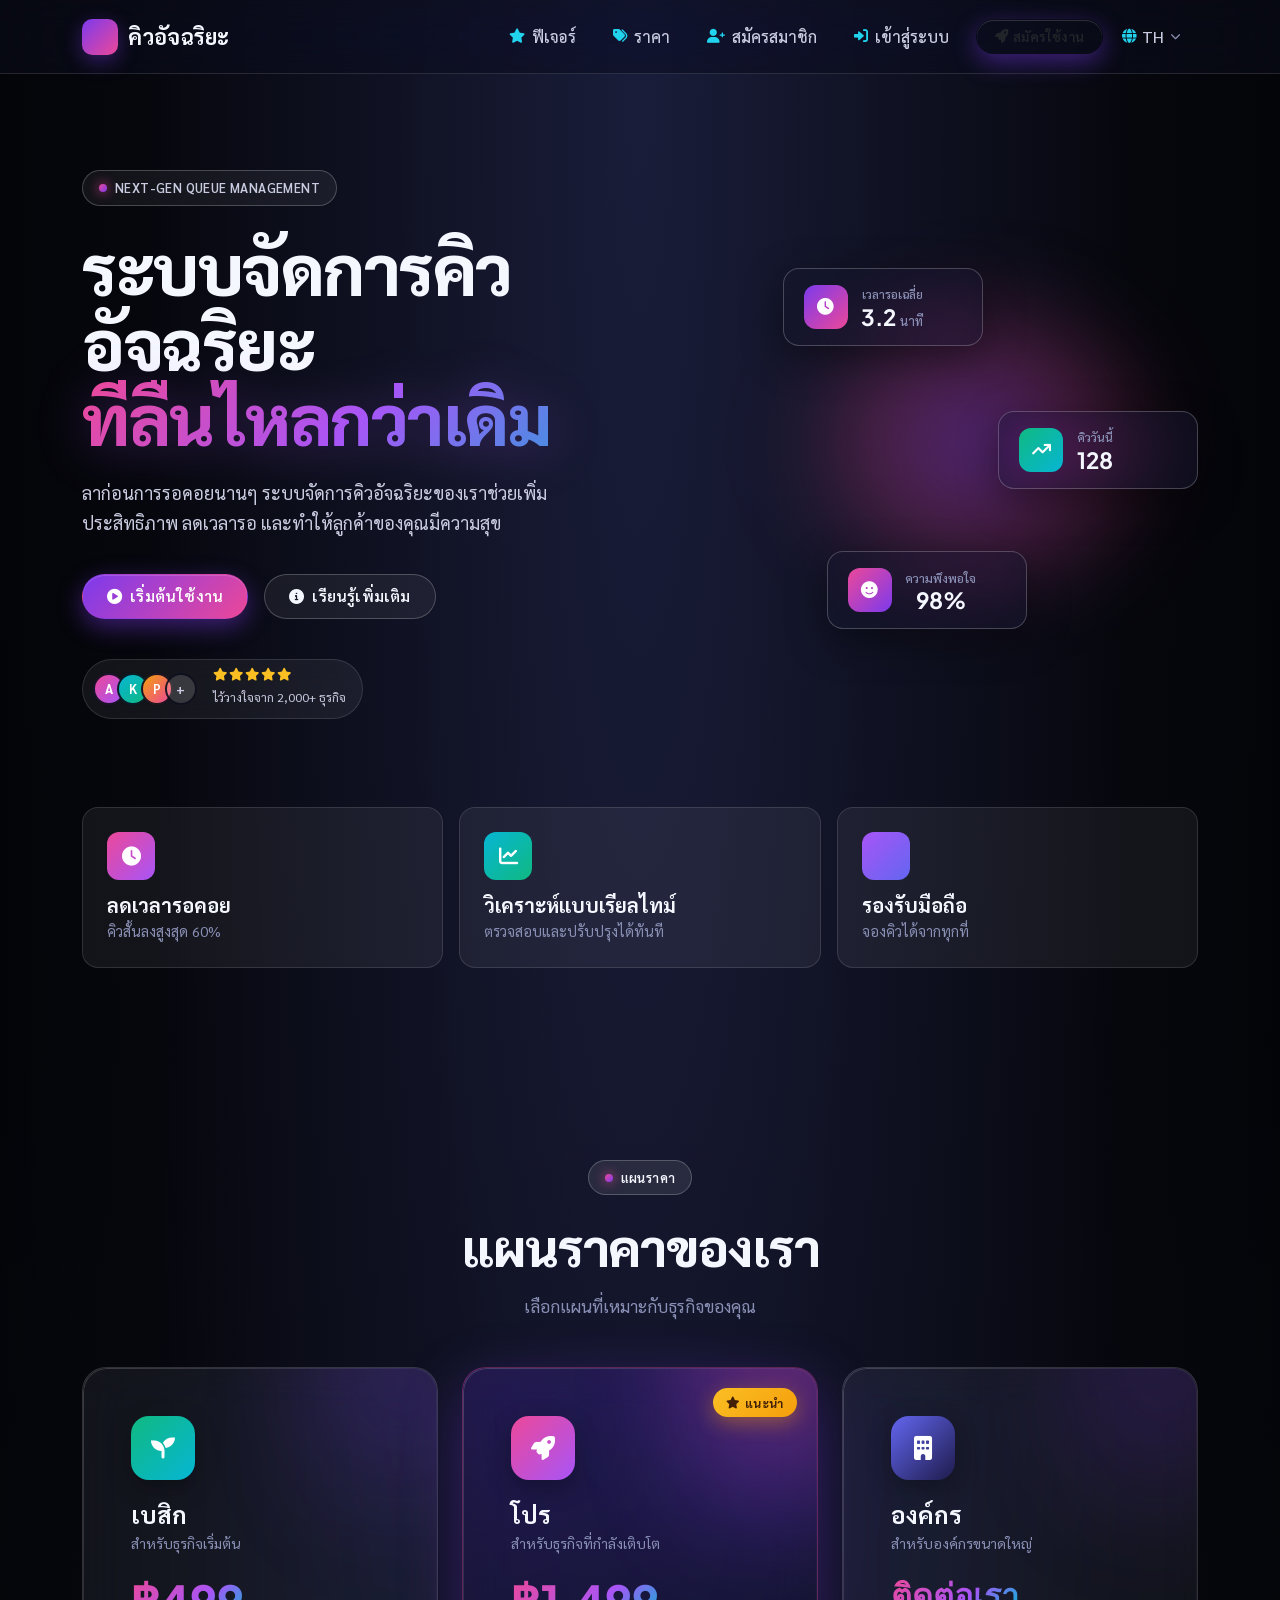
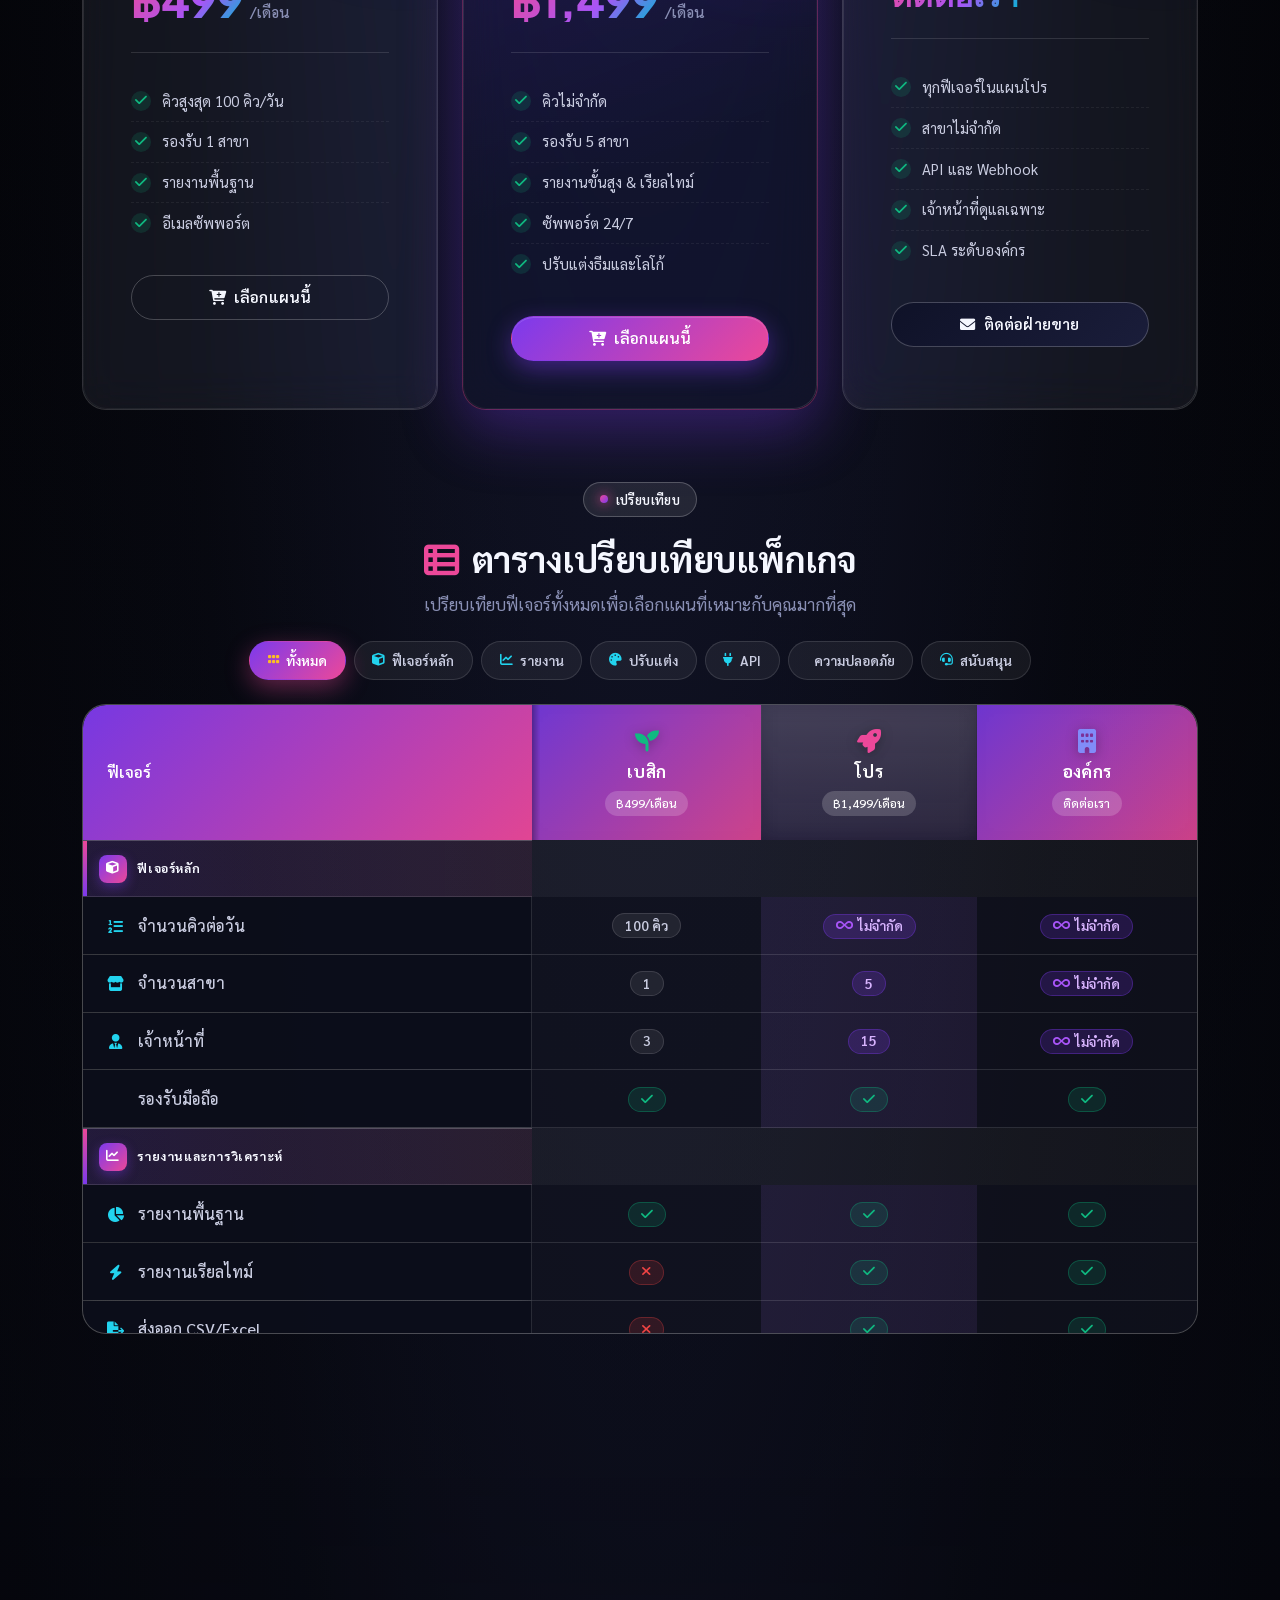
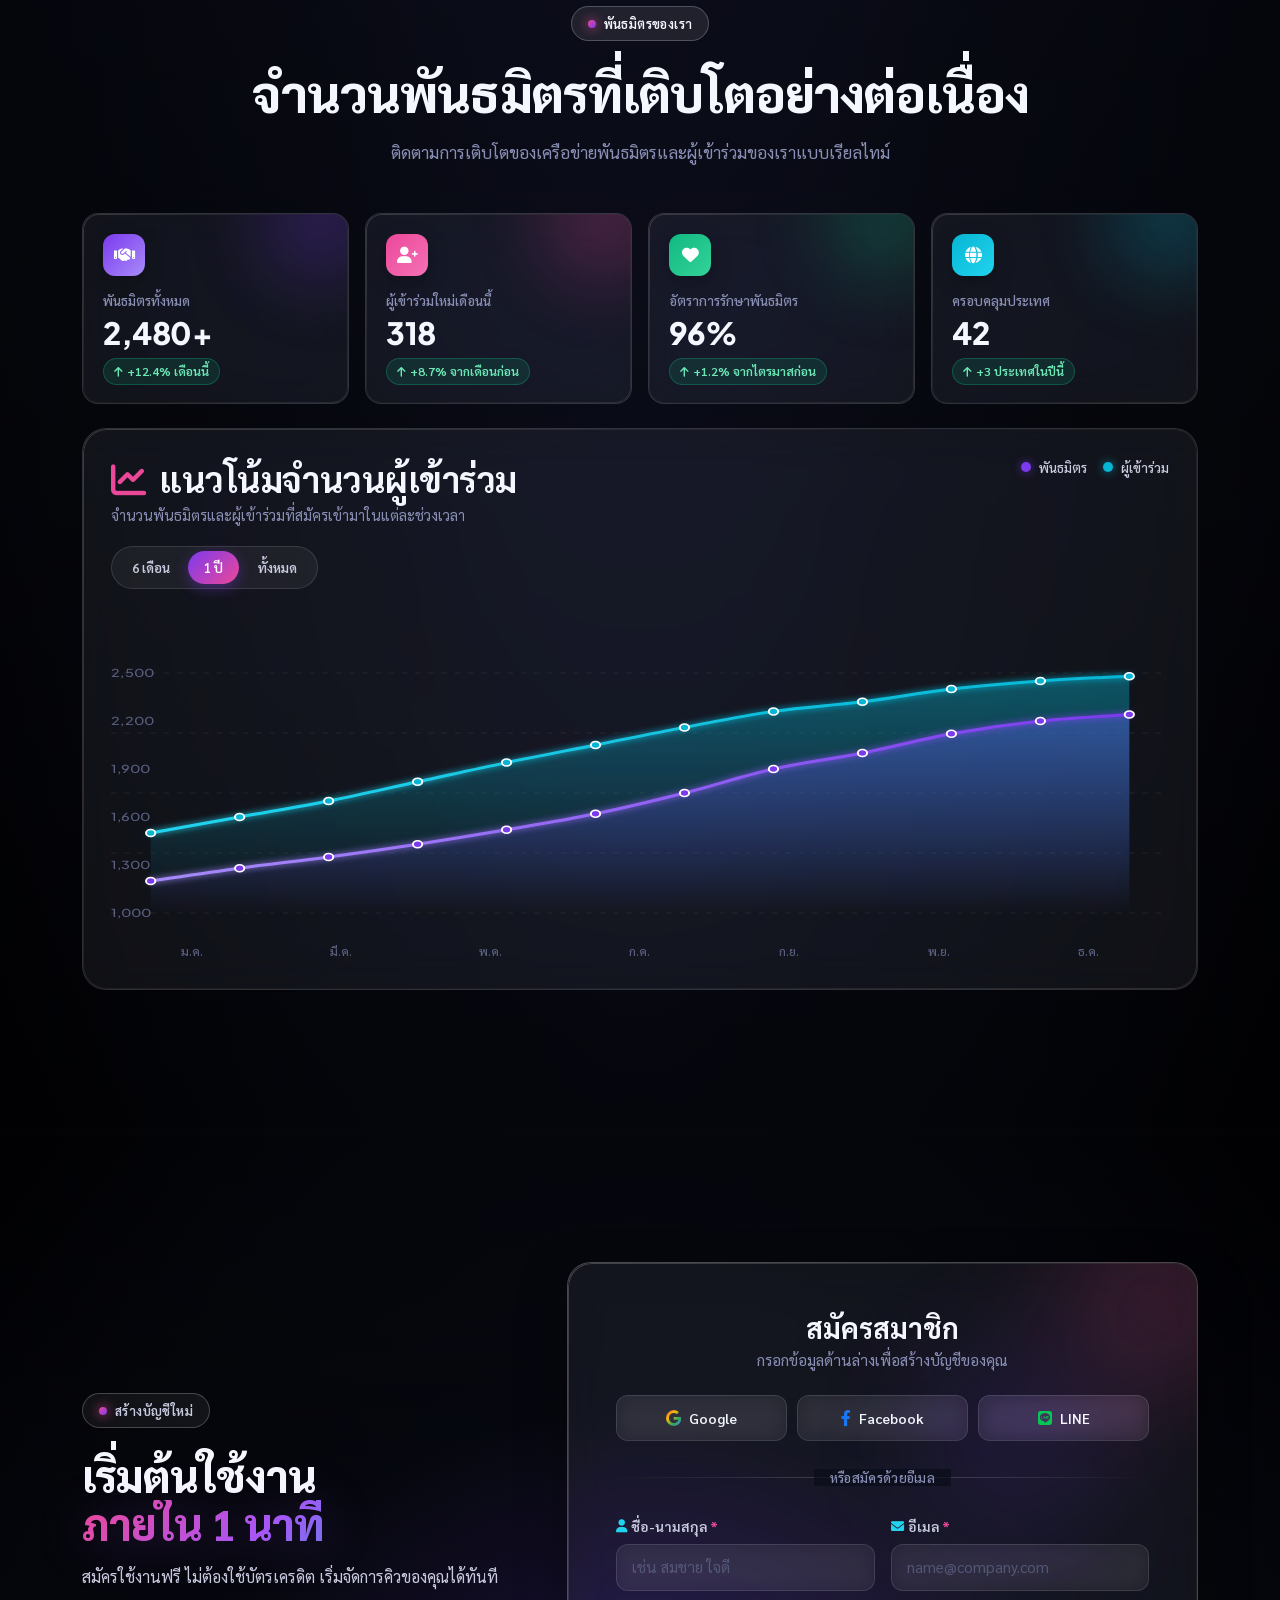
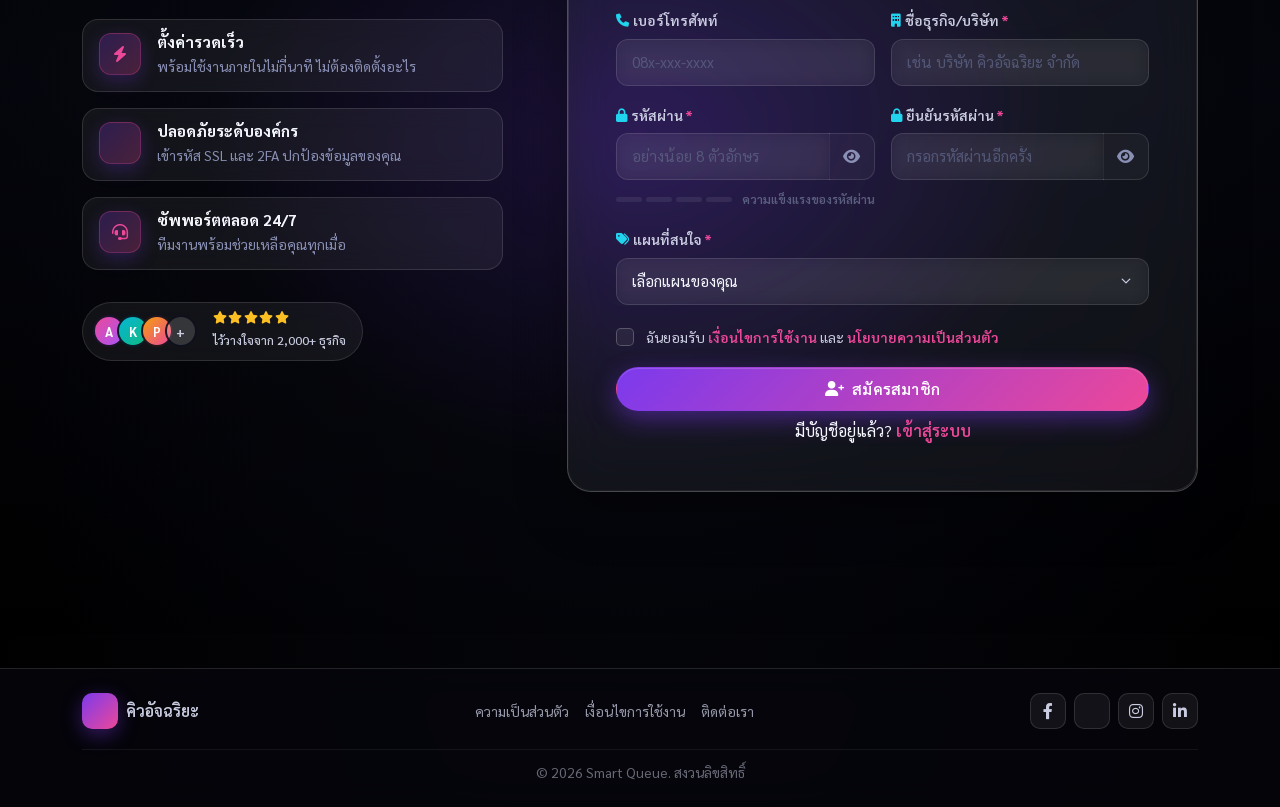
==== commit a07febc9: "Merge branch 'feature-register-form'" ====
--- a/landing.html
+++ b/landing.html
@@ -61,13 +61,19 @@
                         </a>
                     </li>
                     <li class="nav-item">
+                        <a class="nav-link aurora-nav-link" href="#register">
+                            <i class="fas fa-user-plus"></i>
+                            <span data-i18n data-th="สมัครสมาชิก" data-en="Register">สมัครสมาชิก</span>
+                        </a>
+                    </li>
+                    <li class="nav-item">
                         <a class="nav-link aurora-nav-link" href="#">
                             <i class="fas fa-right-to-bracket"></i>
                             <span data-i18n data-th="เข้าสู่ระบบ" data-en="Login">เข้าสู่ระบบ</span>
                         </a>
                     </li>
                     <li class="nav-item ms-lg-2">
-                        <a class="btn aurora-btn aurora-btn-glow aurora-btn-sm" href="#pricing">
+                        <a class="btn aurora-btn aurora-btn-glow aurora-btn-sm" href="#register">
                             <i class="fas fa-rocket me-1"></i>
                             <span data-i18n data-th="สมัครใช้งาน" data-en="Get Started">สมัครใช้งาน</span>
                         </a>
@@ -970,6 +976,319 @@
         </div>
     </section>
 
+    <!-- ================= REGISTER ================= -->
+    <section id="register" class="aurora-register">
+        <div class="container py-5">
+            <div class="row align-items-center justify-content-center g-5">
+                <!-- Left side: Welcome / benefits -->
+                <div class="col-lg-5 d-none d-lg-block">
+                    <div class="register-intro animate__animated animate__fadeInLeft">
+                        <span class="hero-eyebrow">
+                            <span class="eyebrow-dot"></span>
+                            <span data-i18n data-th="สร้างบัญชีใหม่" data-en="Create your account">สร้างบัญชีใหม่</span>
+                        </span>
+                        <h2 class="section-title">
+                            <span data-i18n data-th="เริ่มต้นใช้งาน" data-en="Get started in">เริ่มต้นใช้งาน</span>
+                            <span class="hero-title-gradient" data-i18n data-th="ภายใน 1 นาที"
+                                data-en="in just 1 minute">ภายใน 1 นาที</span>
+                        </h2>
+                        <p class="section-sub">
+                            <span data-i18n
+                                data-th="สมัครใช้งานฟรี ไม่ต้องใช้บัตรเครดิต เริ่มจัดการคิวของคุณได้ทันที"
+                                data-en="Sign up for free. No credit card required. Start managing your queues instantly.">สมัครใช้งานฟรี
+                                ไม่ต้องใช้บัตรเครดิต
+                                เริ่มจัดการคิวของคุณได้ทันที</span>
+                        </p>
+
+                        <ul class="register-benefits">
+                            <li>
+                                <span class="benefit-icon"><i class="fas fa-bolt"></i></span>
+                                <div>
+                                    <h6 class="mb-1 fw-bold" data-i18n data-th="ตั้งค่ารวดเร็ว"
+                                        data-en="Quick setup">ตั้งค่ารวดเร็ว</h6>
+                                    <p class="mb-0 small" data-i18n data-th="พร้อมใช้งานภายในไม่กี่นาที ไม่ต้องติดตั้งอะไร"
+                                        data-en="Ready in minutes. Nothing to install.">พร้อมใช้งานภายในไม่กี่นาที
+                                        ไม่ต้องติดตั้งอะไร</p>
+                                </div>
+                            </li>
+                            <li>
+                                <span class="benefit-icon"><i class="fas fa-shield-halved"></i></span>
+                                <div>
+                                    <h6 class="mb-1 fw-bold" data-i18n data-th="ปลอดภัยระดับองค์กร"
+                                        data-en="Enterprise-grade security">ปลอดภัยระดับองค์กร</h6>
+                                    <p class="mb-0 small" data-i18n
+                                        data-th="เข้ารหัส SSL และ 2FA ปกป้องข้อมูลของคุณ"
+                                        data-en="SSL encryption and 2FA keep your data safe.">เข้ารหัส SSL และ 2FA
+                                        ปกป้องข้อมูลของคุณ</p>
+                                </div>
+                            </li>
+                            <li>
+                                <span class="benefit-icon"><i class="fas fa-headset"></i></span>
+                                <div>
+                                    <h6 class="mb-1 fw-bold" data-i18n data-th="ซัพพอร์ตตลอด 24/7"
+                                        data-en="24/7 support">ซัพพอร์ตตลอด 24/7</h6>
+                                    <p class="mb-0 small" data-i18n data-th="ทีมงานพร้อมช่วยเหลือคุณทุกเมื่อ"
+                                        data-en="Our team is here whenever you need help.">ทีมงานพร้อมช่วยเหลือคุณทุกเมื่อ</p>
+                                </div>
+                            </li>
+                        </ul>
+
+                        <div class="register-trust">
+                            <div class="trust-avatars">
+                                <span class="avatar a1">A</span>
+                                <span class="avatar a2">K</span>
+                                <span class="avatar a3">P</span>
+                                <span class="avatar a4">+</span>
+                            </div>
+                            <div class="trust-text">
+                                <div class="trust-stars">
+                                    <i class="fas fa-star"></i>
+                                    <i class="fas fa-star"></i>
+                                    <i class="fas fa-star"></i>
+                                    <i class="fas fa-star"></i>
+                                    <i class="fas fa-star"></i>
+                                </div>
+                                <small data-i18n data-th="ไว้วางใจจาก 2,000+ ธุรกิจ"
+                                    data-en="Trusted by 2,000+ businesses">ไว้วางใจจาก 2,000+ ธุรกิจ</small>
+                            </div>
+                        </div>
+                    </div>
+                </div>
+
+                <!-- Right side: Form card -->
+                <div class="col-lg-7 col-md-10">
+                    <div class="register-card glass-register animate__animated animate__fadeInUp">
+                        <div class="card-glow"></div>
+                        <div class="card-body p-4 p-md-5">
+                            <div class="text-center mb-4">
+                                <h3 class="fw-bold mb-1">
+                                    <span data-i18n data-th="สมัครสมาชิก" data-en="Sign up">สมัครสมาชิก</span>
+                                </h3>
+                                <p class="mb-0 text-secondary-soft" data-i18n
+                                    data-th="กรอกข้อมูลด้านล่างเพื่อสร้างบัญชีของคุณ"
+                                    data-en="Fill in the details below to create your account">กรอกข้อมูลด้านล่างเพื่อสร้างบัญชีของคุณ</p>
+                            </div>
+
+                            <!-- Social sign up -->
+                            <div class="register-social mb-4">
+                                <button type="button" class="social-register-btn social-google" aria-label="Sign up with Google">
+                                    <i class="fab fa-google"></i>
+                                    <span data-i18n data-th="Google" data-en="Google">Google</span>
+                                </button>
+                                <button type="button" class="social-register-btn social-facebook" aria-label="Sign up with Facebook">
+                                    <i class="fab fa-facebook-f"></i>
+                                    <span data-i18n data-th="Facebook" data-en="Facebook">Facebook</span>
+                                </button>
+                                <button type="button" class="social-register-btn social-line" aria-label="Sign up with Line">
+                                    <i class="fab fa-line"></i>
+                                    <span data-i18n data-th="LINE" data-en="LINE">LINE</span>
+                                </button>
+                            </div>
+
+                            <div class="register-divider">
+                                <span data-i18n data-th="หรือสมัครด้วยอีเมล"
+                                    data-en="or sign up with email">หรือสมัครด้วยอีเมล</span>
+                            </div>
+
+                            <form id="registerForm" class="register-form needs-validation" novalidate>
+                                <div class="row g-3">
+                                    <!-- Full name -->
+                                    <div class="col-md-6">
+                                        <label for="regFullName" class="form-label">
+                                            <i class="fas fa-user me-1"></i>
+                                            <span data-i18n data-th="ชื่อ-นามสกุล" data-en="Full name">ชื่อ-นามสกุล</span>
+                                            <span class="required-mark">*</span>
+                                        </label>
+                                        <input type="text" class="form-control aurora-input" id="regFullName"
+                                            name="fullName" required minlength="2" maxlength="80"
+                                            data-i18n-placeholder
+                                            data-th-placeholder="เช่น สมชาย ใจดี"
+                                            data-en-placeholder="e.g. John Doe"
+                                            placeholder="เช่น สมชาย ใจดี">
+                                        <div class="invalid-feedback" data-i18n data-th="กรุณากรอกชื่อ-นามสกุล"
+                                            data-en="Please enter your full name">กรุณากรอกชื่อ-นามสกุล</div>
+                                    </div>
+
+                                    <!-- Email -->
+                                    <div class="col-md-6">
+                                        <label for="regEmail" class="form-label">
+                                            <i class="fas fa-envelope me-1"></i>
+                                            <span data-i18n data-th="อีเมล" data-en="Email">อีเมล</span>
+                                            <span class="required-mark">*</span>
+                                        </label>
+                                        <input type="email" class="form-control aurora-input" id="regEmail"
+                                            name="email" required
+                                            data-i18n-placeholder data-th-placeholder="name@company.com"
+                                            data-en-placeholder="name@company.com" placeholder="name@company.com"
+                                            autocomplete="email">
+                                        <div class="invalid-feedback" data-i18n
+                                            data-th="กรุณากรอกอีเมลให้ถูกต้อง"
+                                            data-en="Please enter a valid email">กรุณากรอกอีเมลให้ถูกต้อง</div>
+                                    </div>
+
+                                    <!-- Phone -->
+                                    <div class="col-md-6">
+                                        <label for="regPhone" class="form-label">
+                                            <i class="fas fa-phone me-1"></i>
+                                            <span data-i18n data-th="เบอร์โทรศัพท์" data-en="Phone number">เบอร์โทรศัพท์</span>
+                                        </label>
+                                        <input type="tel" class="form-control aurora-input" id="regPhone"
+                                            name="phone" maxlength="20" data-validate-phone="true"
+                                            data-i18n-placeholder data-th-placeholder="08x-xxx-xxxx"
+                                            data-en-placeholder="08x-xxx-xxxx" placeholder="08x-xxx-xxxx"
+                                            autocomplete="tel">
+                                        <div class="invalid-feedback" data-i18n
+                                            data-th="กรุณากรอกเบอร์โทรศัพท์ให้ถูกต้อง"
+                                            data-en="Please enter a valid phone number">กรุณากรอกเบอร์โทรศัพท์ให้ถูกต้อง</div>
+                                    </div>
+
+                                    <!-- Company -->
+                                    <div class="col-md-6">
+                                        <label for="regCompany" class="form-label">
+                                            <i class="fas fa-building me-1"></i>
+                                            <span data-i18n data-th="ชื่อธุรกิจ/บริษัท" data-en="Company name">ชื่อธุรกิจ/บริษัท</span>
+                                            <span class="required-mark">*</span>
+                                        </label>
+                                        <input type="text" class="form-control aurora-input" id="regCompany"
+                                            name="company" required minlength="2" maxlength="100"
+                                            data-i18n-placeholder data-th-placeholder="เช่น บริษัท คิวอัจฉริยะ จำกัด"
+                                            data-en-placeholder="e.g. Smart Queue Co., Ltd."
+                                            placeholder="เช่น บริษัท คิวอัจฉริยะ จำกัด"
+                                            autocomplete="organization">
+                                        <div class="invalid-feedback" data-i18n
+                                            data-th="กรุณากรอกชื่อธุรกิจ/บริษัท"
+                                            data-en="Please enter your company name">กรุณากรอกชื่อธุรกิจ/บริษัท</div>
+                                    </div>
+
+                                    <!-- Password -->
+                                    <div class="col-md-6">
+                                        <label for="regPassword" class="form-label">
+                                            <i class="fas fa-lock me-1"></i>
+                                            <span data-i18n data-th="รหัสผ่าน" data-en="Password">รหัสผ่าน</span>
+                                            <span class="required-mark">*</span>
+                                        </label>
+                                        <div class="input-group aurora-input-group">
+                                            <input type="password" class="form-control aurora-input" id="regPassword"
+                                                name="password" required minlength="8" maxlength="64"
+                                                data-i18n-placeholder data-th-placeholder="อย่างน้อย 8 ตัวอักษร"
+                                                data-en-placeholder="At least 8 characters"
+                                                placeholder="อย่างน้อย 8 ตัวอักษร"
+                                                autocomplete="new-password">
+                                            <button type="button" class="btn aurora-input-toggle"
+                                                data-toggle="regPassword" aria-label="Toggle password visibility">
+                                                <i class="fas fa-eye"></i>
+                                            </button>
+                                        </div>
+                                        <div class="password-strength mt-2" id="passwordStrength" aria-hidden="true">
+                                            <div class="password-strength-bar">
+                                                <span class="seg"></span>
+                                                <span class="seg"></span>
+                                                <span class="seg"></span>
+                                                <span class="seg"></span>
+                                            </div>
+                                            <small class="password-strength-label" data-i18n data-th="ความแข็งแรงของรหัสผ่าน"
+                                                data-en="Password strength">ความแข็งแรงของรหัสผ่าน</small>
+                                        </div>
+                                        <div class="invalid-feedback" data-i18n
+                                            data-th="รหัสผ่านต้องมีอย่างน้อย 8 ตัวอักษร"
+                                            data-en="Password must be at least 8 characters">รหัสผ่านต้องมีอย่างน้อย 8 ตัวอักษร</div>
+                                    </div>
+
+                                    <!-- Confirm password -->
+                                    <div class="col-md-6">
+                                        <label for="regConfirmPassword" class="form-label">
+                                            <i class="fas fa-lock me-1"></i>
+                                            <span data-i18n data-th="ยืนยันรหัสผ่าน" data-en="Confirm password">ยืนยันรหัสผ่าน</span>
+                                            <span class="required-mark">*</span>
+                                        </label>
+                                        <div class="input-group aurora-input-group">
+                                            <input type="password" class="form-control aurora-input"
+                                                id="regConfirmPassword" name="confirmPassword" required minlength="8"
+                                                maxlength="64"
+                                                data-i18n-placeholder data-th-placeholder="กรอกรหัสผ่านอีกครั้ง"
+                                                data-en-placeholder="Re-enter your password"
+                                                placeholder="กรอกรหัสผ่านอีกครั้ง"
+                                                autocomplete="new-password">
+                                            <button type="button" class="btn aurora-input-toggle"
+                                                data-toggle="regConfirmPassword"
+                                                aria-label="Toggle confirm password visibility">
+                                                <i class="fas fa-eye"></i>
+                                            </button>
+                                        </div>
+                                        <div class="invalid-feedback" data-i18n
+                                            data-th="รหัสผ่านยืนยันไม่ตรงกัน"
+                                            data-en="Passwords do not match">รหัสผ่านยืนยันไม่ตรงกัน</div>
+                                    </div>
+
+                                    <!-- Plan -->
+                                    <div class="col-12">
+                                        <label for="regPlan" class="form-label">
+                                            <i class="fas fa-tags me-1"></i>
+                                            <span data-i18n data-th="แผนที่สนใจ" data-en="Plan of interest">แผนที่สนใจ</span>
+                                            <span class="required-mark">*</span>
+                                        </label>
+                                        <select class="form-select aurora-input aurora-select" id="regPlan" name="plan"
+                                            required>
+                                            <option value="" disabled selected data-i18n data-th="เลือกแผนของคุณ"
+                                                data-en="Select your plan">เลือกแผนของคุณ</option>
+                                            <option value="basic" data-i18n data-th="เบสิก — ฿499/เดือน"
+                                                data-en="Basic — ฿499/mo">เบสิก — ฿499/เดือน</option>
+                                            <option value="pro" data-i18n data-th="โปร — ฿1,499/เดือน (แนะนำ)"
+                                                data-en="Pro — ฿1,499/mo (Popular)">โปร — ฿1,499/เดือน (แนะนำ)</option>
+                                            <option value="enterprise" data-i18n data-th="องค์กร — ติดต่อเรา"
+                                                data-en="Enterprise — Contact us">องค์กร — ติดต่อเรา</option>
+                                        </select>
+                                        <div class="invalid-feedback" data-i18n data-th="กรุณาเลือกแผน"
+                                            data-en="Please select a plan">กรุณาเลือกแผน</div>
+                                    </div>
+
+                                    <!-- Terms -->
+                                    <div class="col-12">
+                                        <div class="form-check aurora-check">
+                                            <input class="form-check-input" type="checkbox" id="regTerms" name="terms"
+                                                required>
+                                            <label class="form-check-label" for="regTerms">
+                                                <span data-i18n data-th="ฉันยอมรับ" data-en="I agree to the">ฉันยอมรับ</span>
+                                                <a href="#" class="register-link"
+                                                    data-i18n data-th="เงื่อนไขการใช้งาน"
+                                                    data-en="Terms of Service">เงื่อนไขการใช้งาน</a>
+                                                <span data-i18n data-th="และ" data-en="and">และ</span>
+                                                <a href="#" class="register-link" data-i18n
+                                                    data-th="นโยบายความเป็นส่วนตัว"
+                                                    data-en="Privacy Policy">นโยบายความเป็นส่วนตัว</a>
+                                            </label>
+                                        </div>
+                                        <div class="invalid-feedback" data-i18n
+                                            data-th="คุณต้องยอมรับเงื่อนไขก่อนดำเนินการต่อ"
+                                            data-en="You must accept the terms to continue">คุณต้องยอมรับเงื่อนไขก่อนดำเนินการต่อ</div>
+                                    </div>
+
+                                    <!-- Submit -->
+                                    <div class="col-12">
+                                        <button type="submit" class="btn aurora-btn aurora-btn-primary aurora-btn-glow w-100"
+                                            id="registerSubmit">
+                                            <span class="spinner" aria-hidden="true"></span>
+                                            <i class="fas fa-user-plus me-2 submit-icon"></i>
+                                            <span class="submit-text" data-i18n data-th="สมัครสมาชิก"
+                                                data-en="Create account">สมัครสมาชิก</span>
+                                        </button>
+                                    </div>
+
+                                    <!-- Login link -->
+                                    <div class="col-12 text-center mt-2">
+                                        <span data-i18n data-th="มีบัญชีอยู่แล้ว?" data-en="Already have an account?">มีบัญชีอยู่แล้ว?</span>
+                                        <a href="#" class="register-link fw-semibold" data-i18n data-th="เข้าสู่ระบบ"
+                                            data-en="Sign in">เข้าสู่ระบบ</a>
+                                    </div>
+                                </div>
+                            </form>
+                        </div>
+                    </div>
+                </div>
+            </div>
+        </div>
+    </section>
+
     <!-- ================= FOOTER ================= -->
     <footer class="aurora-footer">
         <div class="container py-4">
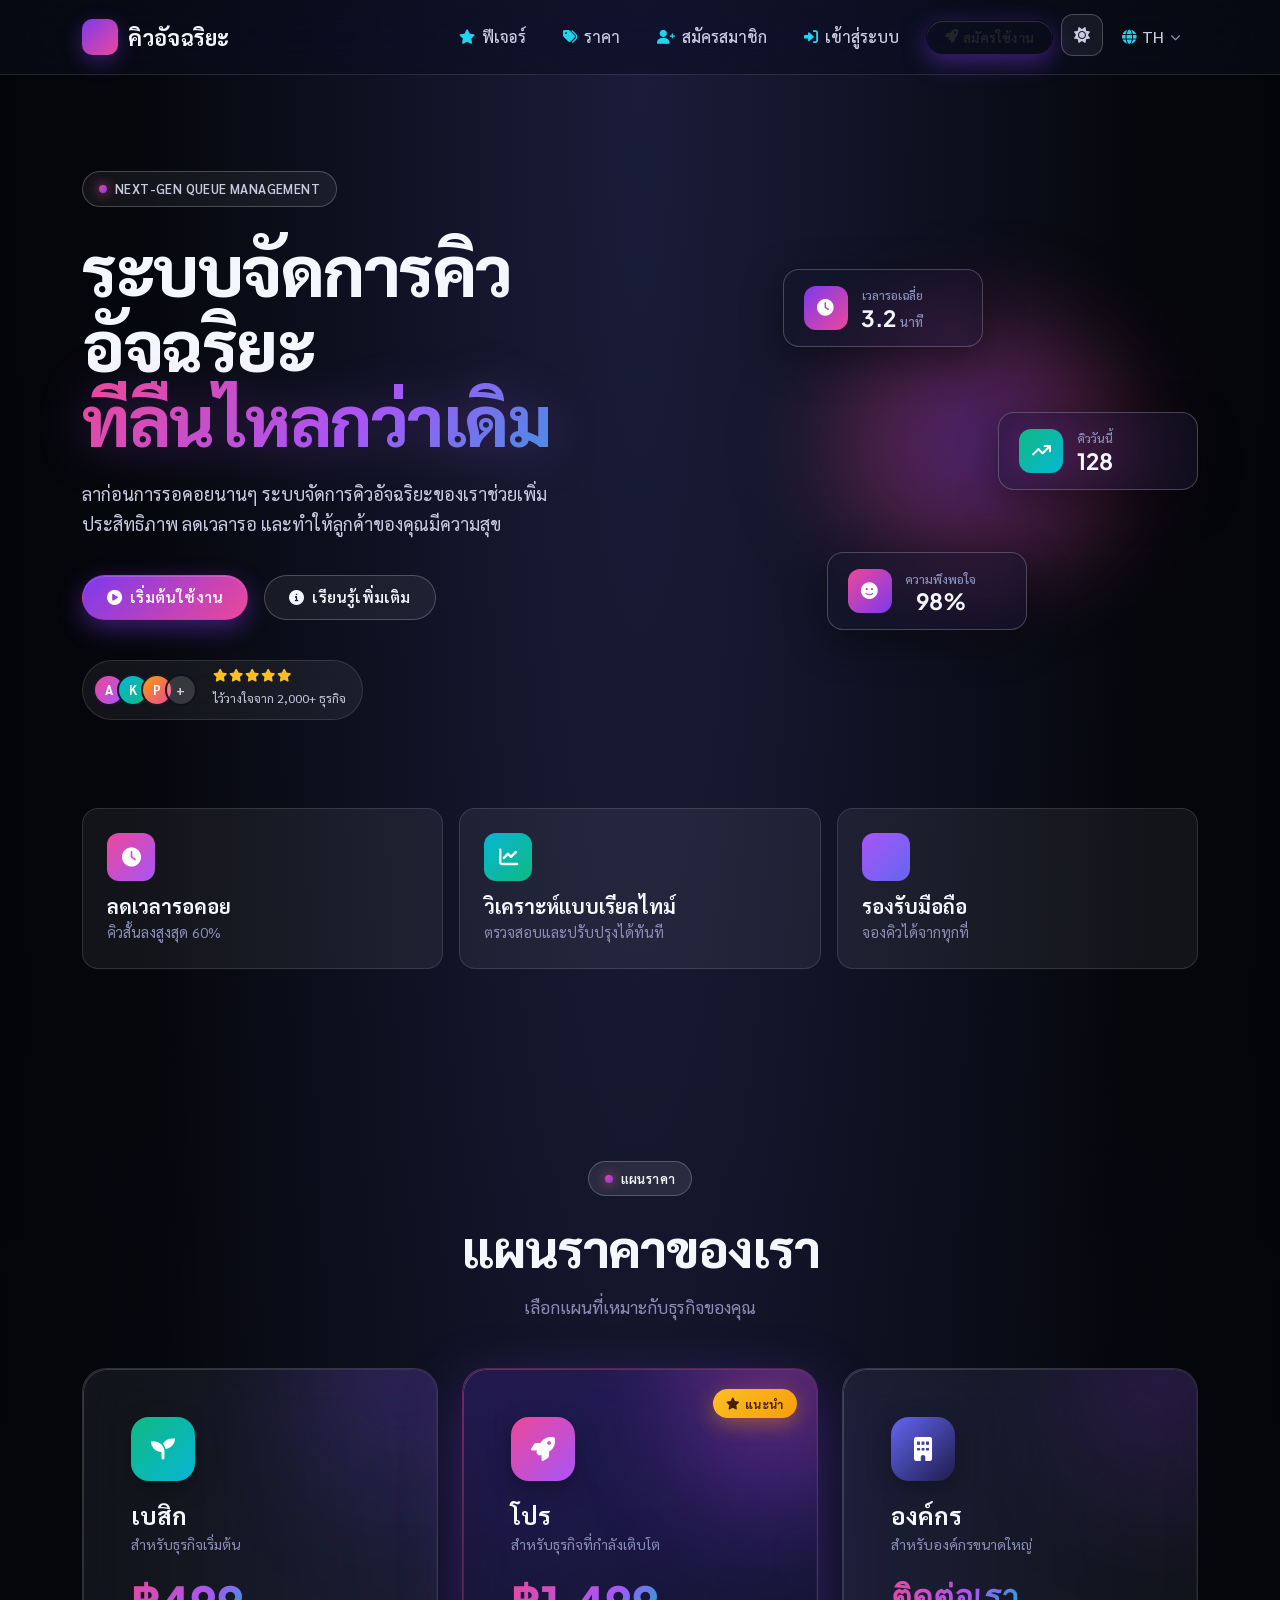
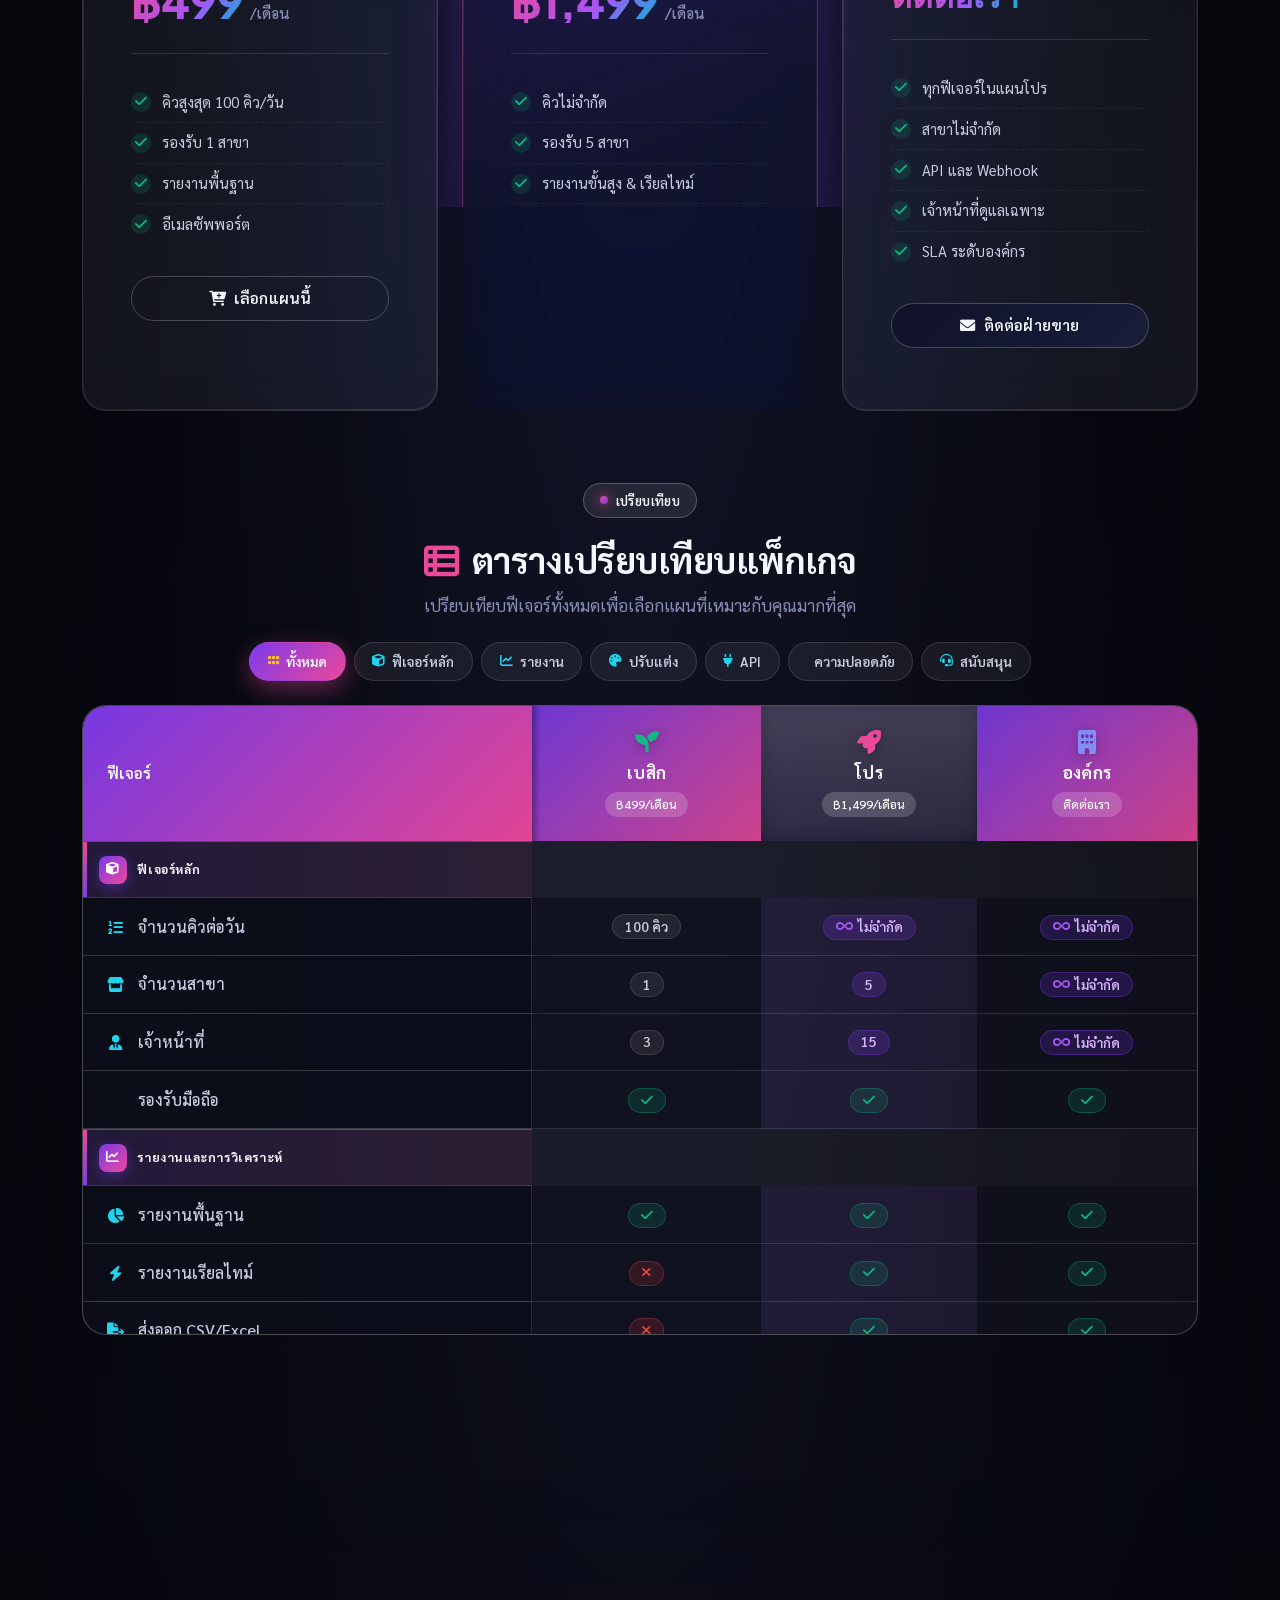
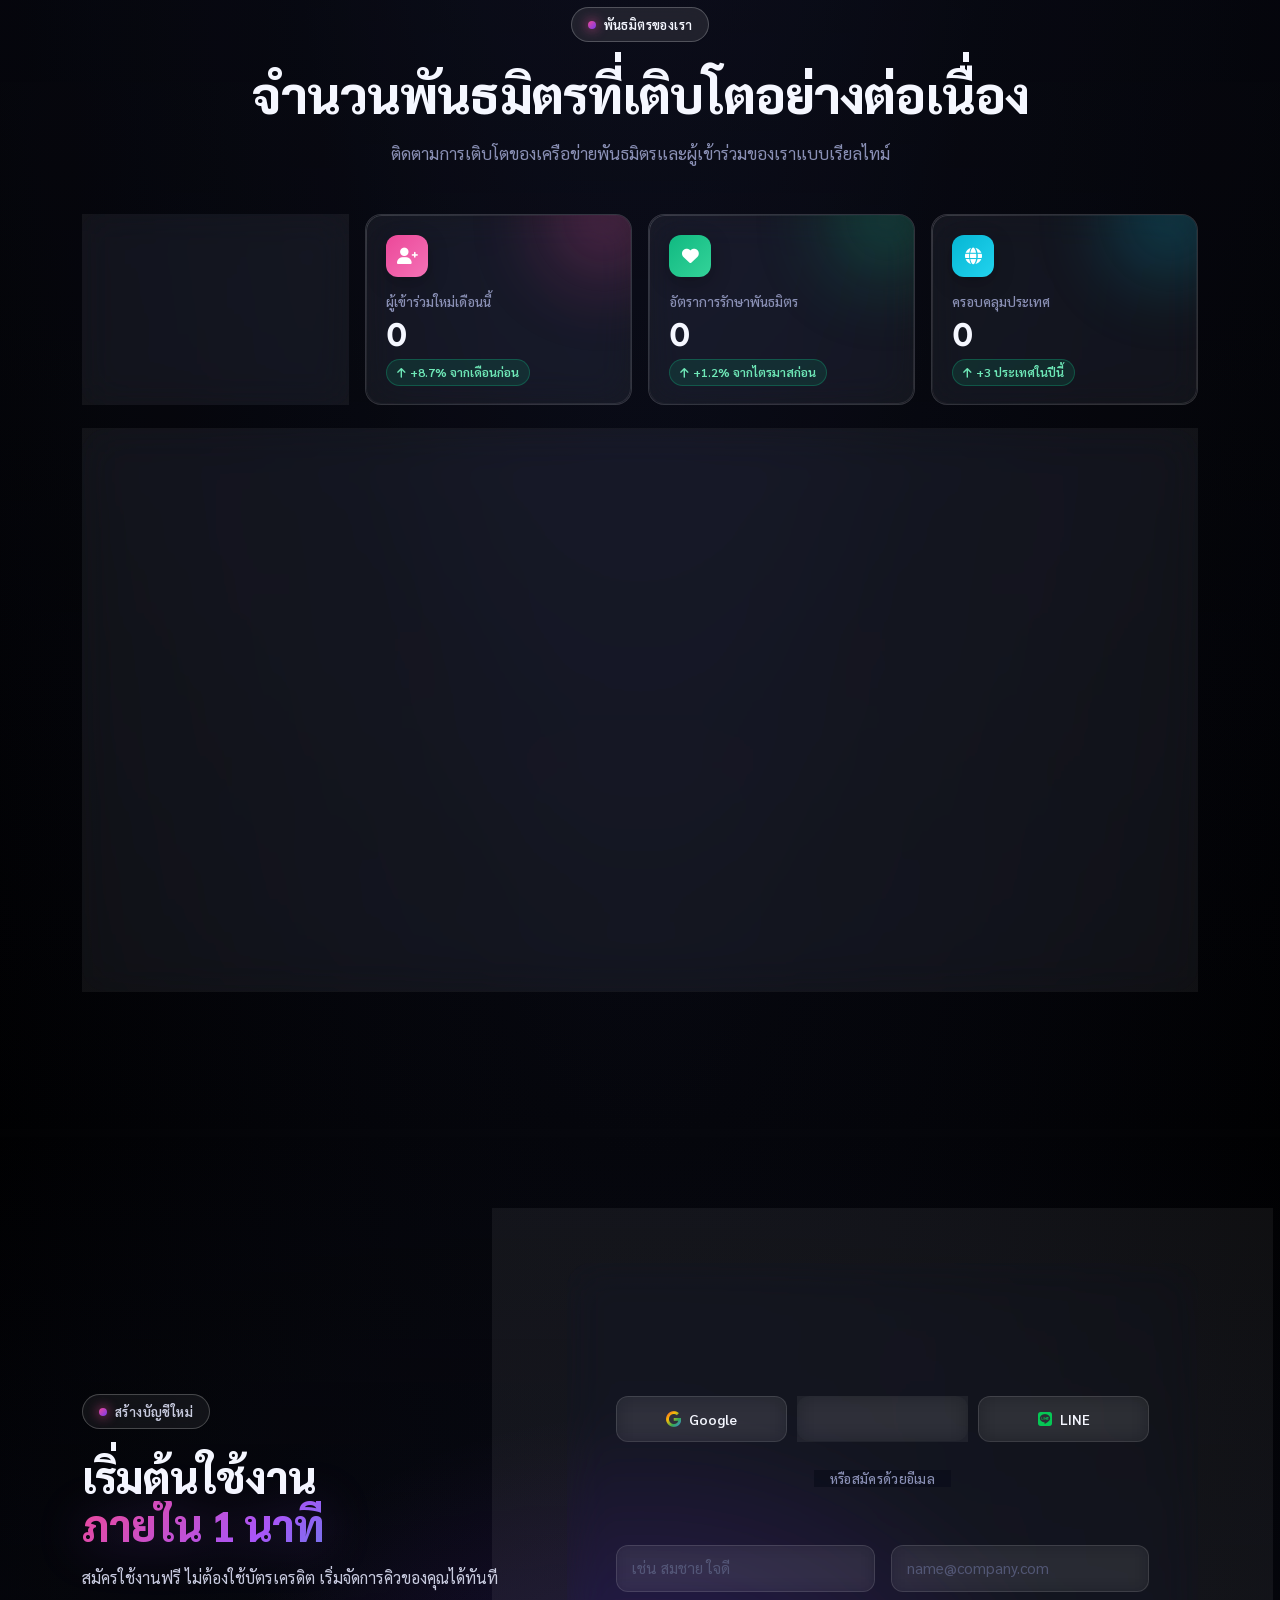
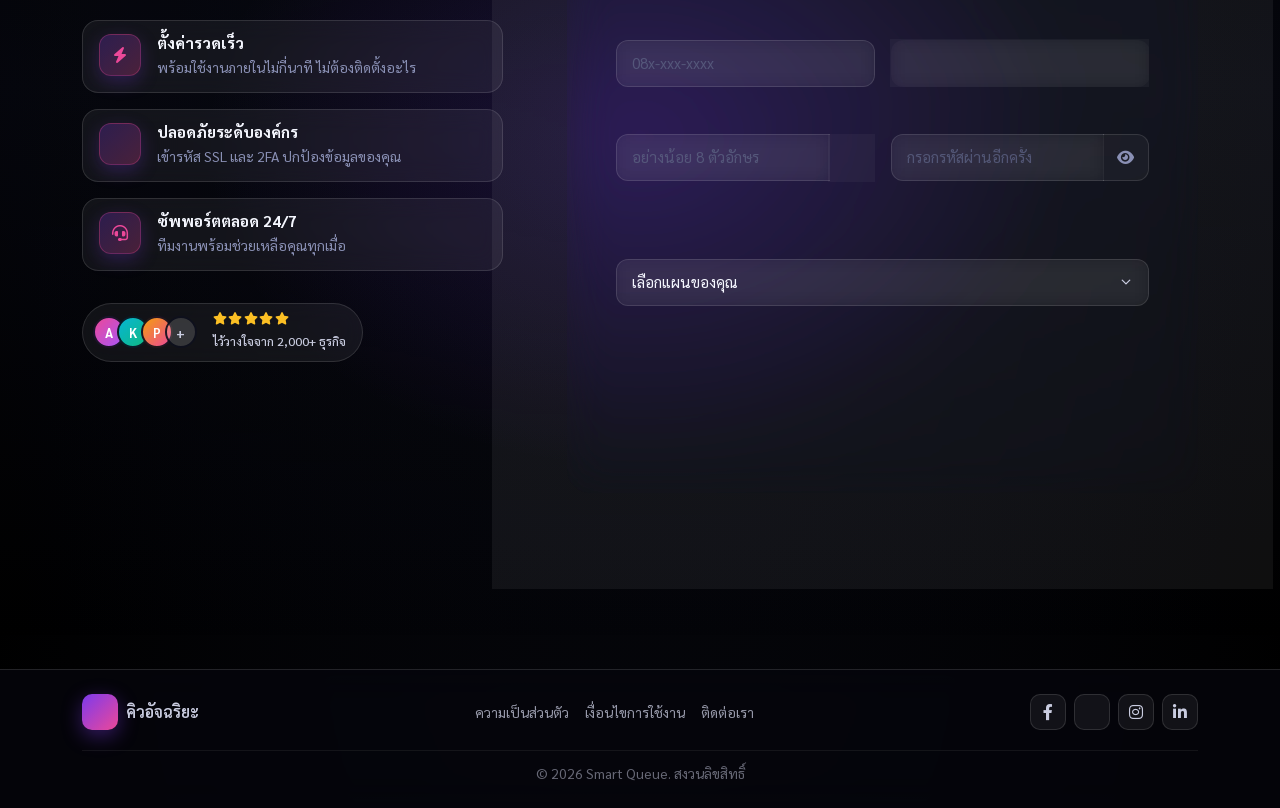
==== commit f6e6c3b2: "feat(theme): add dark/light theme switcher - Add [data-theme='light'] overrides for all CSS variable" ====
--- a/landing.html
+++ b/landing.html
@@ -21,6 +21,19 @@
         integrity="sha384-sRIl4kxILFvY47J16cr9ZwB07vP4J8+LH7qKQnuqkuIAvNWLzeN8tE5YBujZqJLB" crossorigin="anonymous">
 
     <link rel="stylesheet" href="./styles.css">
+
+    <script>
+        // Apply theme as early as possible to avoid flash of unstyled content.
+        (function () {
+            try {
+                var stored = localStorage.getItem('preferred-theme');
+                var theme = (stored === 'light' || stored === 'dark') ? stored : 'dark';
+                document.documentElement.setAttribute('data-theme', theme);
+            } catch (e) {
+                document.documentElement.setAttribute('data-theme', 'dark');
+            }
+        })();
+    </script>
 </head>
 
 <body class="aurora-body">
@@ -77,6 +90,14 @@
                             <i class="fas fa-rocket me-1"></i>
                             <span data-i18n data-th="สมัครใช้งาน" data-en="Get Started">สมัครใช้งาน</span>
                         </a>
+                    </li>
+                    <li class="nav-item ms-lg-2">
+                        <button type="button" id="themeToggle" class="theme-toggle"
+                            aria-label="Toggle color theme" aria-pressed="false"
+                            title="Toggle theme">
+                            <i class="fas fa-sun theme-icon-sun" aria-hidden="true"></i>
+                            <i class="fas fa-moon theme-icon-moon" aria-hidden="true"></i>
+                        </button>
                     </li>
                     <li class="nav-item dropdown lang-switcher">
                         <a class="nav-link aurora-nav-link aurora-lang-toggle" href="#" id="langDropdown" role="button"
--- a/styles.css
+++ b/styles.css
@@ -36,6 +36,57 @@
     --radius-sm: 12px;
 
     --ease: cubic-bezier(0.4, 0, 0.2, 1);
+
+    --surface-page: radial-gradient(ellipse at top, #1a1d3a 0%, var(--bg-0) 55%, #000 100%);
+    --navbar-bg: rgba(11, 13, 26, 0.55);
+    --navbar-mobile-bg: rgba(11, 13, 26, 0.85);
+    --eyebrow-color: var(--ink-1);
+    --section-title-color: var(--ink-0);
+    --section-sub-color: var(--ink-2);
+    --trust-text-color: var(--ink-2);
+    --footer-divider: rgba(255, 255, 255, 0.08);
+    --blob-opacity: 0.55;
+    --blob-blend: screen;
+    --bg-base: var(--bg-0);
+    --shadow-text-soft: none;
+}
+
+/* ==================== LIGHT THEME ==================== */
+[data-theme="light"] {
+    --bg-0: #f4f6fb;
+    --bg-1: #ffffff;
+    --bg-2: #eef1f8;
+
+    --ink-0: #0d1330;
+    --ink-1: #2c3253;
+    --ink-2: #545a78;
+    --ink-3: #8b91ad;
+
+    --glass-bg: rgba(255, 255, 255, 0.65);
+    --glass-bg-strong: rgba(255, 255, 255, 0.85);
+    --glass-border: rgba(13, 19, 48, 0.08);
+    --glass-border-strong: rgba(13, 19, 48, 0.15);
+
+    --shadow-glow: 0 10px 40px rgba(124, 58, 237, 0.18);
+
+    --surface-page: radial-gradient(ellipse at top, #ffffff 0%, #eef1f8 55%, #e3e8f3 100%);
+    --navbar-bg: rgba(255, 255, 255, 0.75);
+    --navbar-mobile-bg: rgba(255, 255, 255, 0.95);
+    --eyebrow-color: var(--ink-1);
+    --section-title-color: var(--ink-0);
+    --section-sub-color: var(--ink-2);
+    --trust-text-color: var(--ink-2);
+    --footer-divider: rgba(13, 19, 48, 0.1);
+    --blob-opacity: 0.35;
+    --blob-blend: multiply;
+    --bg-base: var(--bg-0);
+    --shadow-text-soft: 0 1px 0 rgba(255, 255, 255, 0.6);
+
+    color-scheme: light;
+}
+
+[data-theme="dark"] {
+    color-scheme: dark;
 }
 
 * {
@@ -59,16 +110,16 @@
 /* ==================== BASE ==================== */
 html,
 body {
-    background: var(--bg-0);
+    background: var(--bg-base);
     color: var(--ink-0);
     overflow-x: hidden;
+    transition: background 0.4s var(--ease), color 0.4s var(--ease);
 }
 
 .aurora-body {
     min-height: 100vh;
     position: relative;
-    background:
-        radial-gradient(ellipse at top, #1a1d3a 0%, var(--bg-0) 55%, #000 100%);
+    background: var(--surface-page);
 }
 
 /* ==================== AURORA BACKGROUND BLOBS ==================== */
@@ -84,9 +135,10 @@
     position: absolute;
     border-radius: 50%;
     filter: blur(110px);
-    opacity: 0.55;
-    mix-blend-mode: screen;
+    opacity: var(--blob-opacity);
+    mix-blend-mode: var(--blob-blend);
     will-change: transform;
+    transition: opacity 0.4s var(--ease), mix-blend-mode 0.4s var(--ease);
 }
 
 .aurora-blob-1 {
@@ -158,7 +210,7 @@
 
 /* ==================== NAVBAR ==================== */
 .aurora-navbar {
-    background: rgba(11, 13, 26, 0.55);
+    background: var(--navbar-bg);
     backdrop-filter: blur(20px) saturate(160%);
     -webkit-backdrop-filter: blur(20px) saturate(160%);
     border-bottom: 1px solid var(--glass-border);
@@ -225,13 +277,18 @@
 }
 
 .aurora-toggler .navbar-toggler-icon {
+    background-image: url("data:image/svg+xml,%3csvg xmlns='http://www.w3.org/2000/svg' viewBox='0 0 30 30'%3e%3cpath stroke='rgba%2813, 19, 48, 0.85%29' stroke-linecap='round' stroke-miterlimit='10' stroke-width='2' d='M4 7h22M4 15h22M4 23h22'/%3e%3c/svg%3e");
+}
+
+[data-theme="dark"] .aurora-toggler .navbar-toggler-icon,
+:root:not([data-theme="light"]) .aurora-toggler .navbar-toggler-icon {
     background-image: url("data:image/svg+xml,%3csvg xmlns='http://www.w3.org/2000/svg' viewBox='0 0 30 30'%3e%3cpath stroke='rgba%28245, 247, 255, 0.85%29' stroke-linecap='round' stroke-miterlimit='10' stroke-width='2' d='M4 7h22M4 15h22M4 23h22'/%3e%3c/svg%3e");
 }
 
 @media (max-width: 991.98px) {
     .navbar-collapse.aurora-navbar .navbar-collapse,
     .aurora-navbar .navbar-collapse {
-        background: rgba(11, 13, 26, 0.85);
+        background: var(--navbar-mobile-bg);
         backdrop-filter: blur(20px);
         border: 1px solid var(--glass-border);
         border-radius: var(--radius-md);
@@ -242,6 +299,72 @@
     .aurora-nav-link {
         text-align: left;
     }
+}
+
+/* ==================== THEME TOGGLE ==================== */
+.theme-toggle {
+    background: var(--glass-bg);
+    border: 1px solid var(--glass-border-strong);
+    color: var(--ink-1);
+    width: 42px;
+    height: 42px;
+    border-radius: 12px;
+    display: inline-flex;
+    align-items: center;
+    justify-content: center;
+    cursor: pointer;
+    transition: all 0.3s var(--ease);
+    padding: 0;
+    position: relative;
+    overflow: hidden;
+}
+
+.theme-toggle:hover {
+    background: var(--glass-bg-strong);
+    color: var(--aurora-3);
+    transform: translateY(-2px);
+    box-shadow: 0 8px 20px rgba(124, 58, 237, 0.25);
+}
+
+.theme-toggle i {
+    font-size: 1rem;
+    transition: transform 0.4s var(--ease), opacity 0.3s var(--ease);
+}
+
+.theme-toggle .theme-icon-sun,
+.theme-toggle .theme-icon-moon {
+    position: absolute;
+    transition: transform 0.5s var(--ease), opacity 0.3s var(--ease);
+}
+
+/* Dark mode active (default): show sun to switch to light */
+[data-theme="dark"] .theme-toggle .theme-icon-sun,
+:root:not([data-theme="light"]) .theme-toggle .theme-icon-sun {
+    opacity: 1;
+    transform: rotate(0deg) scale(1);
+}
+
+[data-theme="dark"] .theme-toggle .theme-icon-moon,
+:root:not([data-theme="light"]) .theme-toggle .theme-icon-moon {
+    opacity: 0;
+    transform: rotate(-90deg) scale(0.5);
+}
+
+/* Light mode active: show moon to switch to dark */
+[data-theme="light"] .theme-toggle .theme-icon-sun {
+    opacity: 0;
+    transform: rotate(90deg) scale(0.5);
+}
+
+[data-theme="light"] .theme-toggle .theme-icon-moon {
+    opacity: 1;
+    transform: rotate(0deg) scale(1);
+    color: var(--aurora-1);
+}
+
+.theme-toggle:focus-visible {
+    outline: 2px solid var(--aurora-3);
+    outline-offset: 2px;
 }
 
 /* ==================== BUTTONS ==================== */
